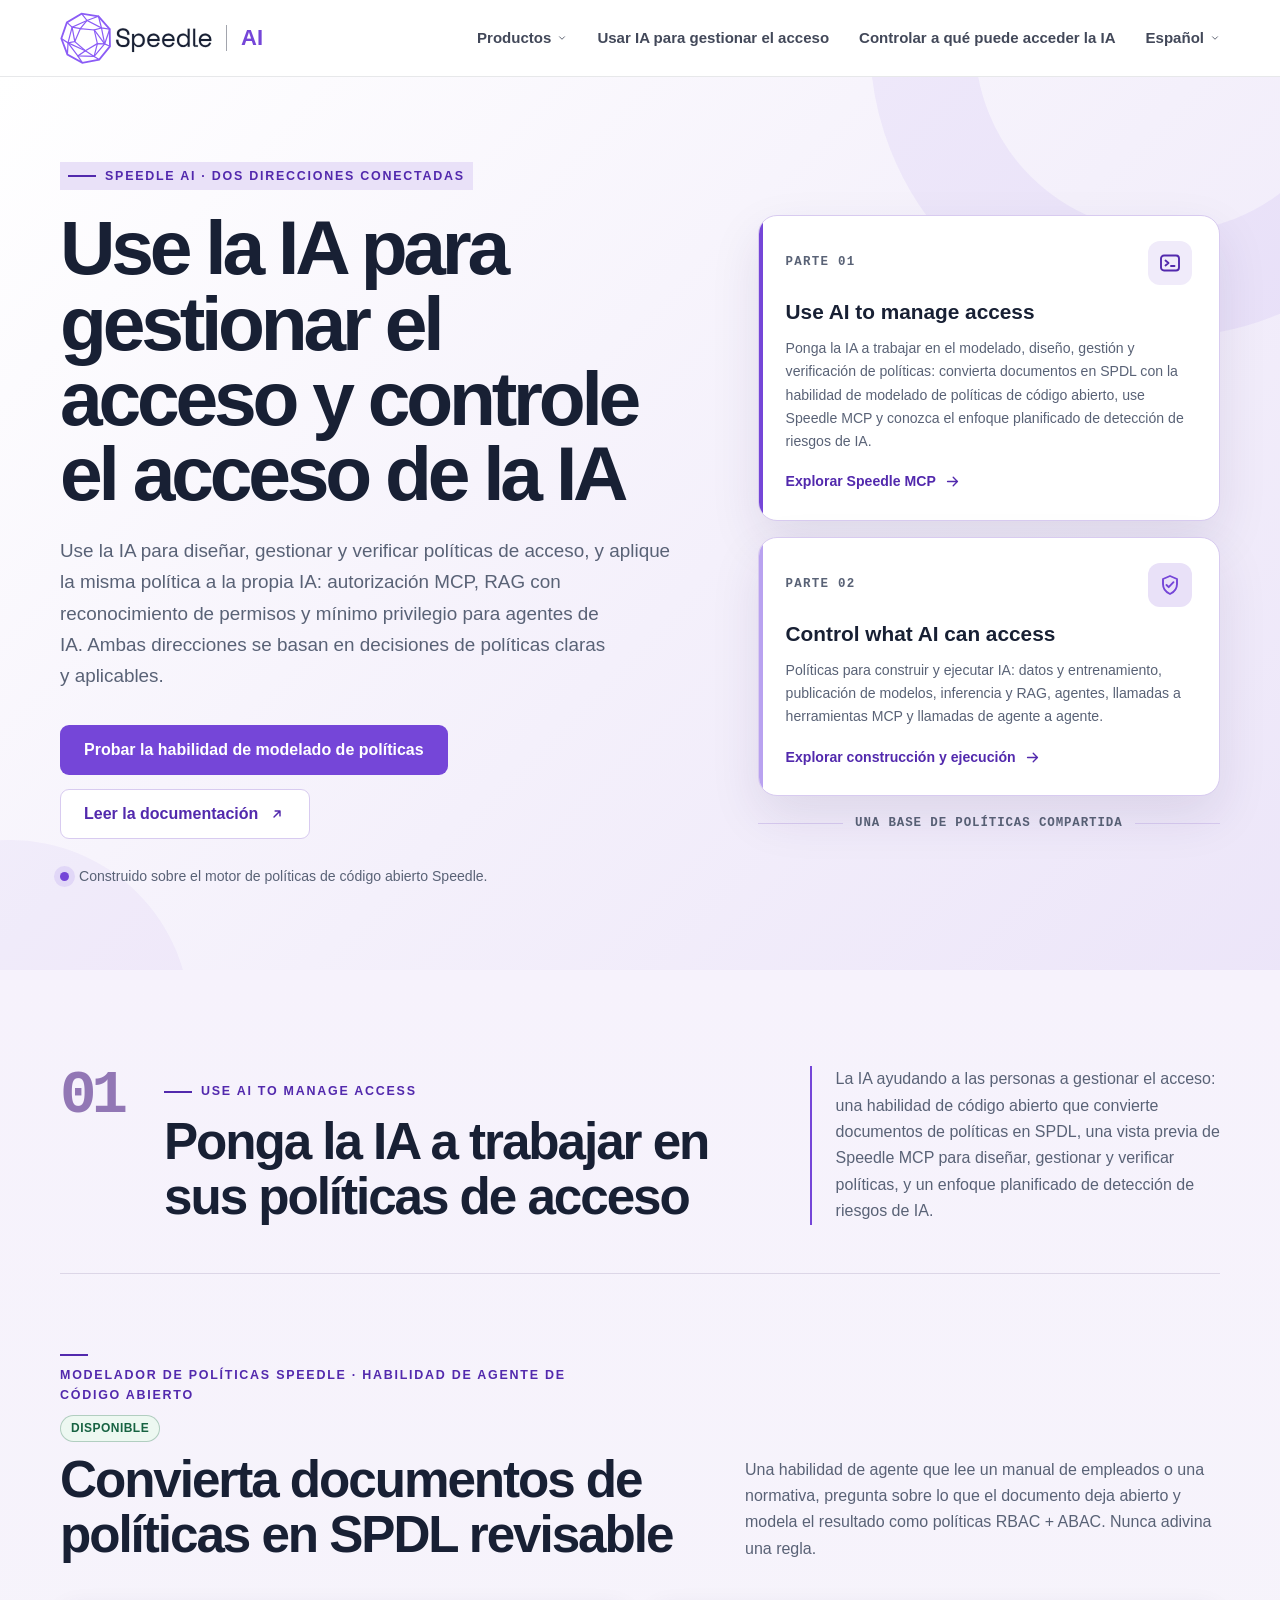
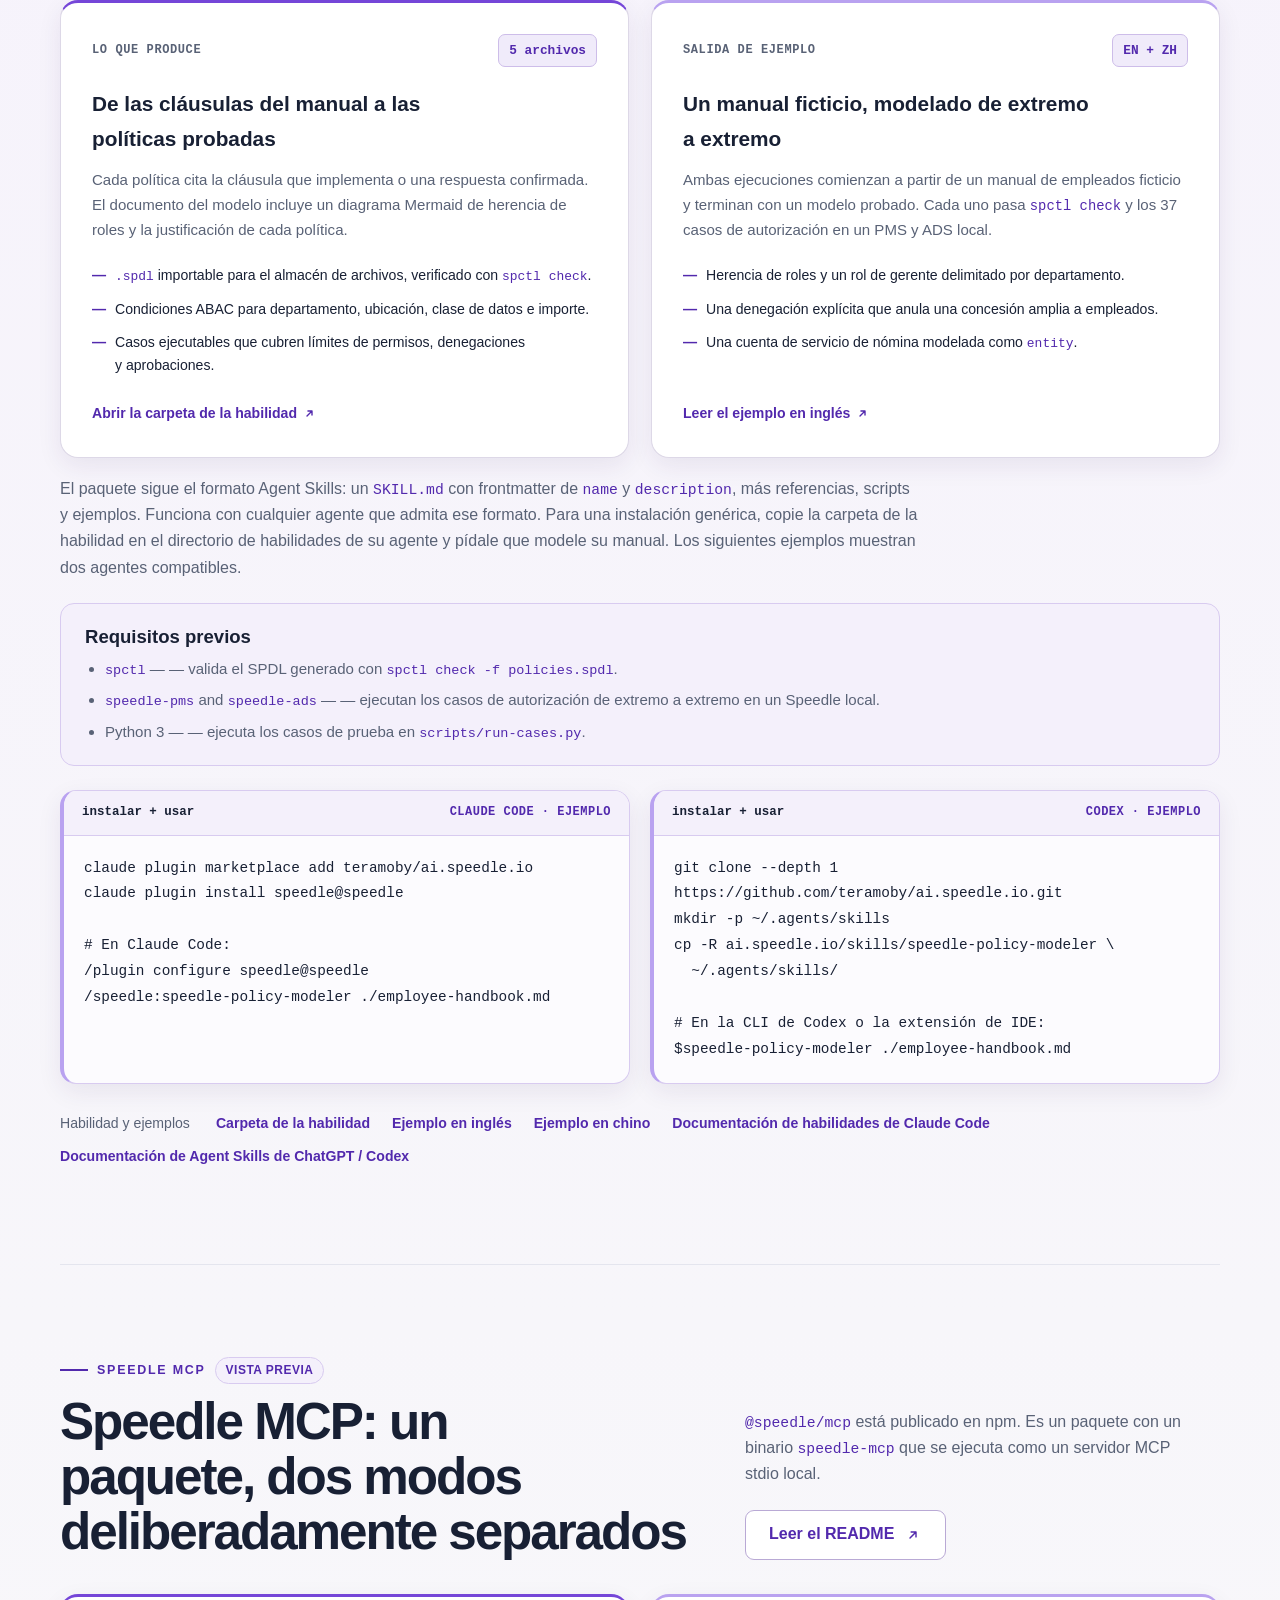
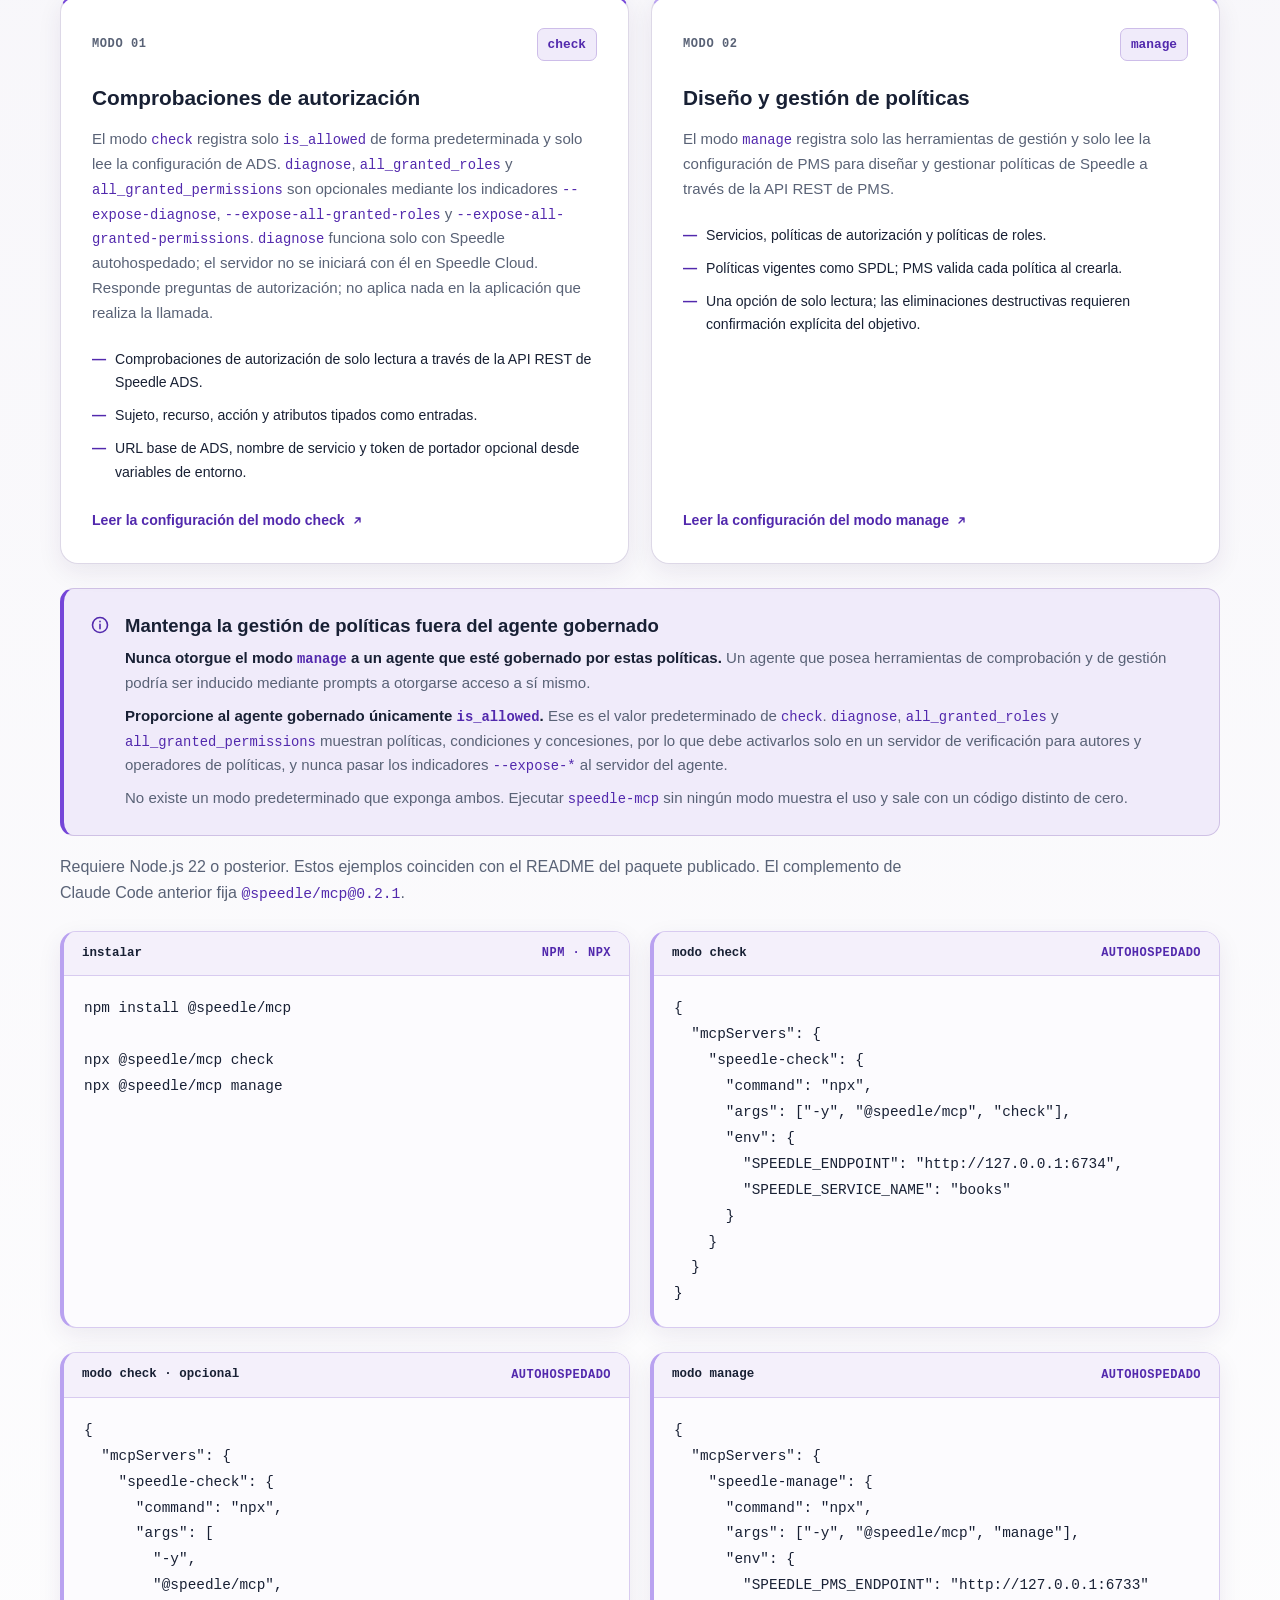
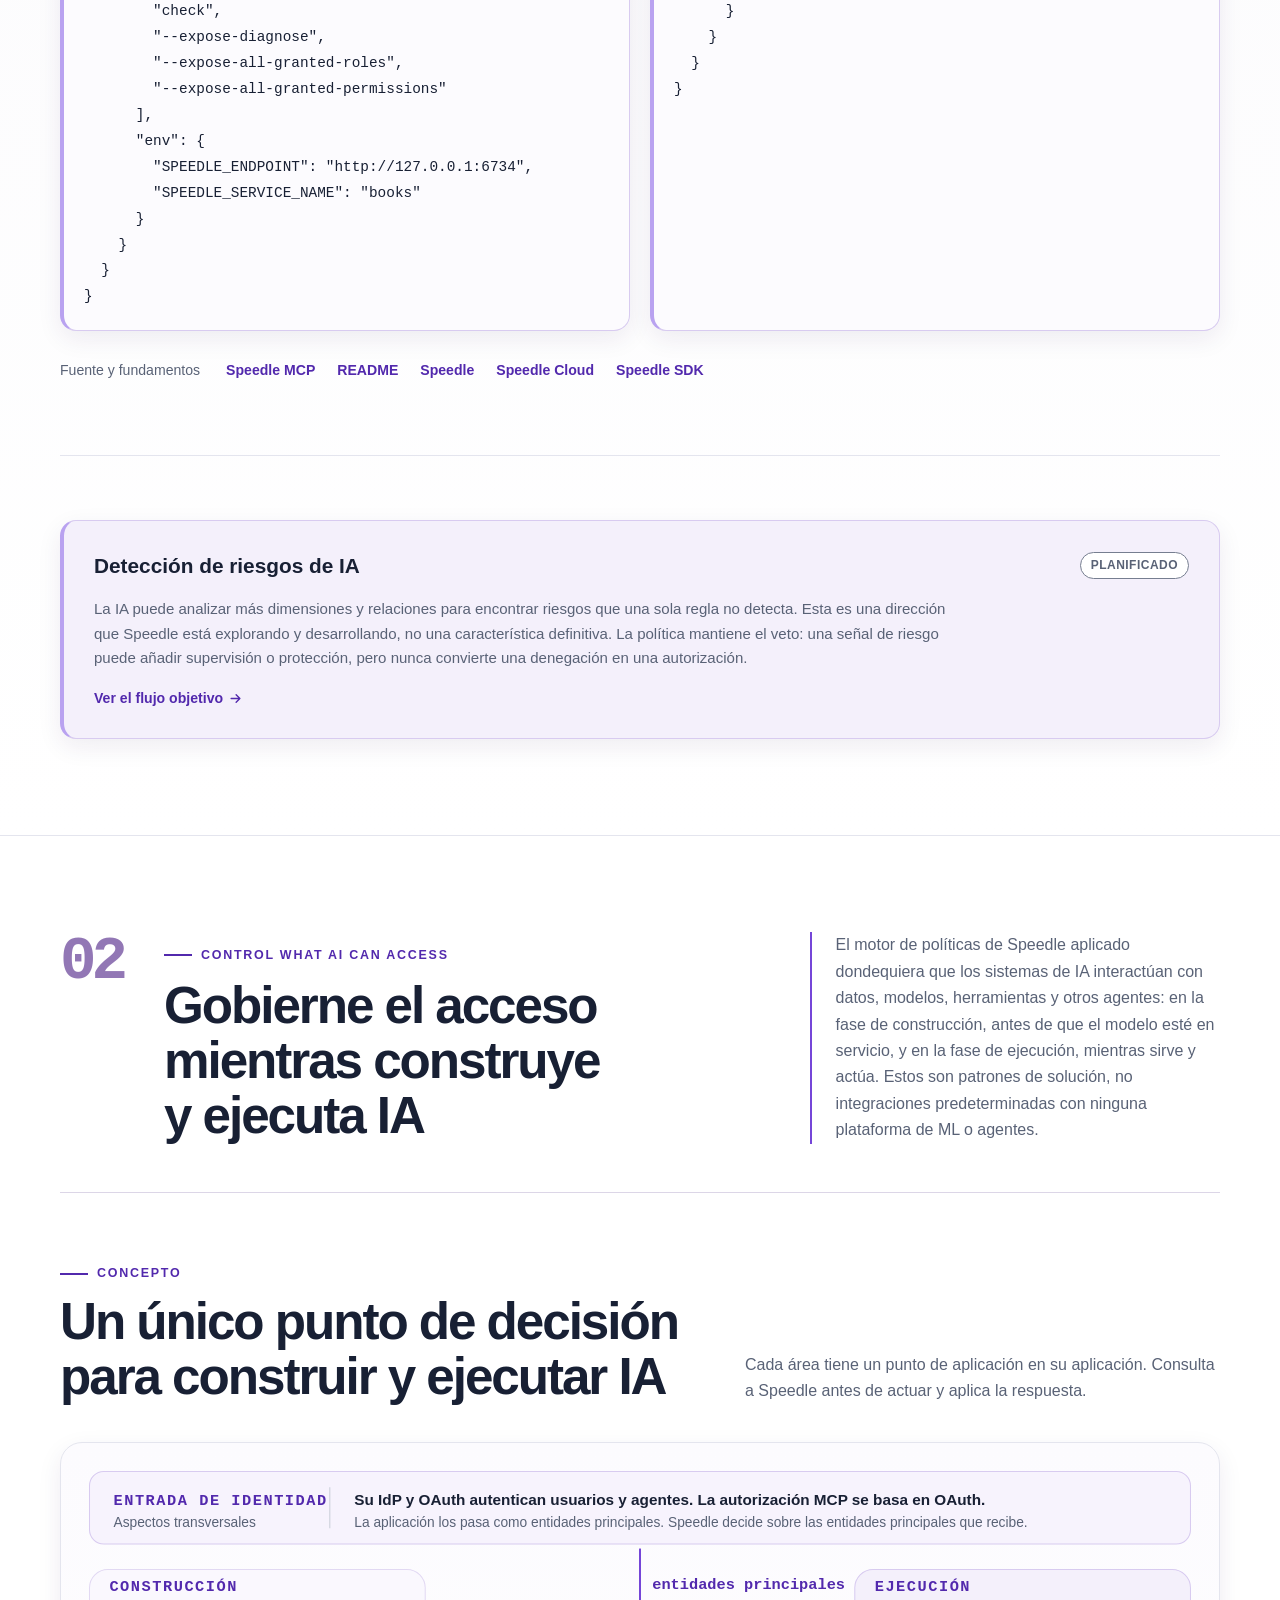
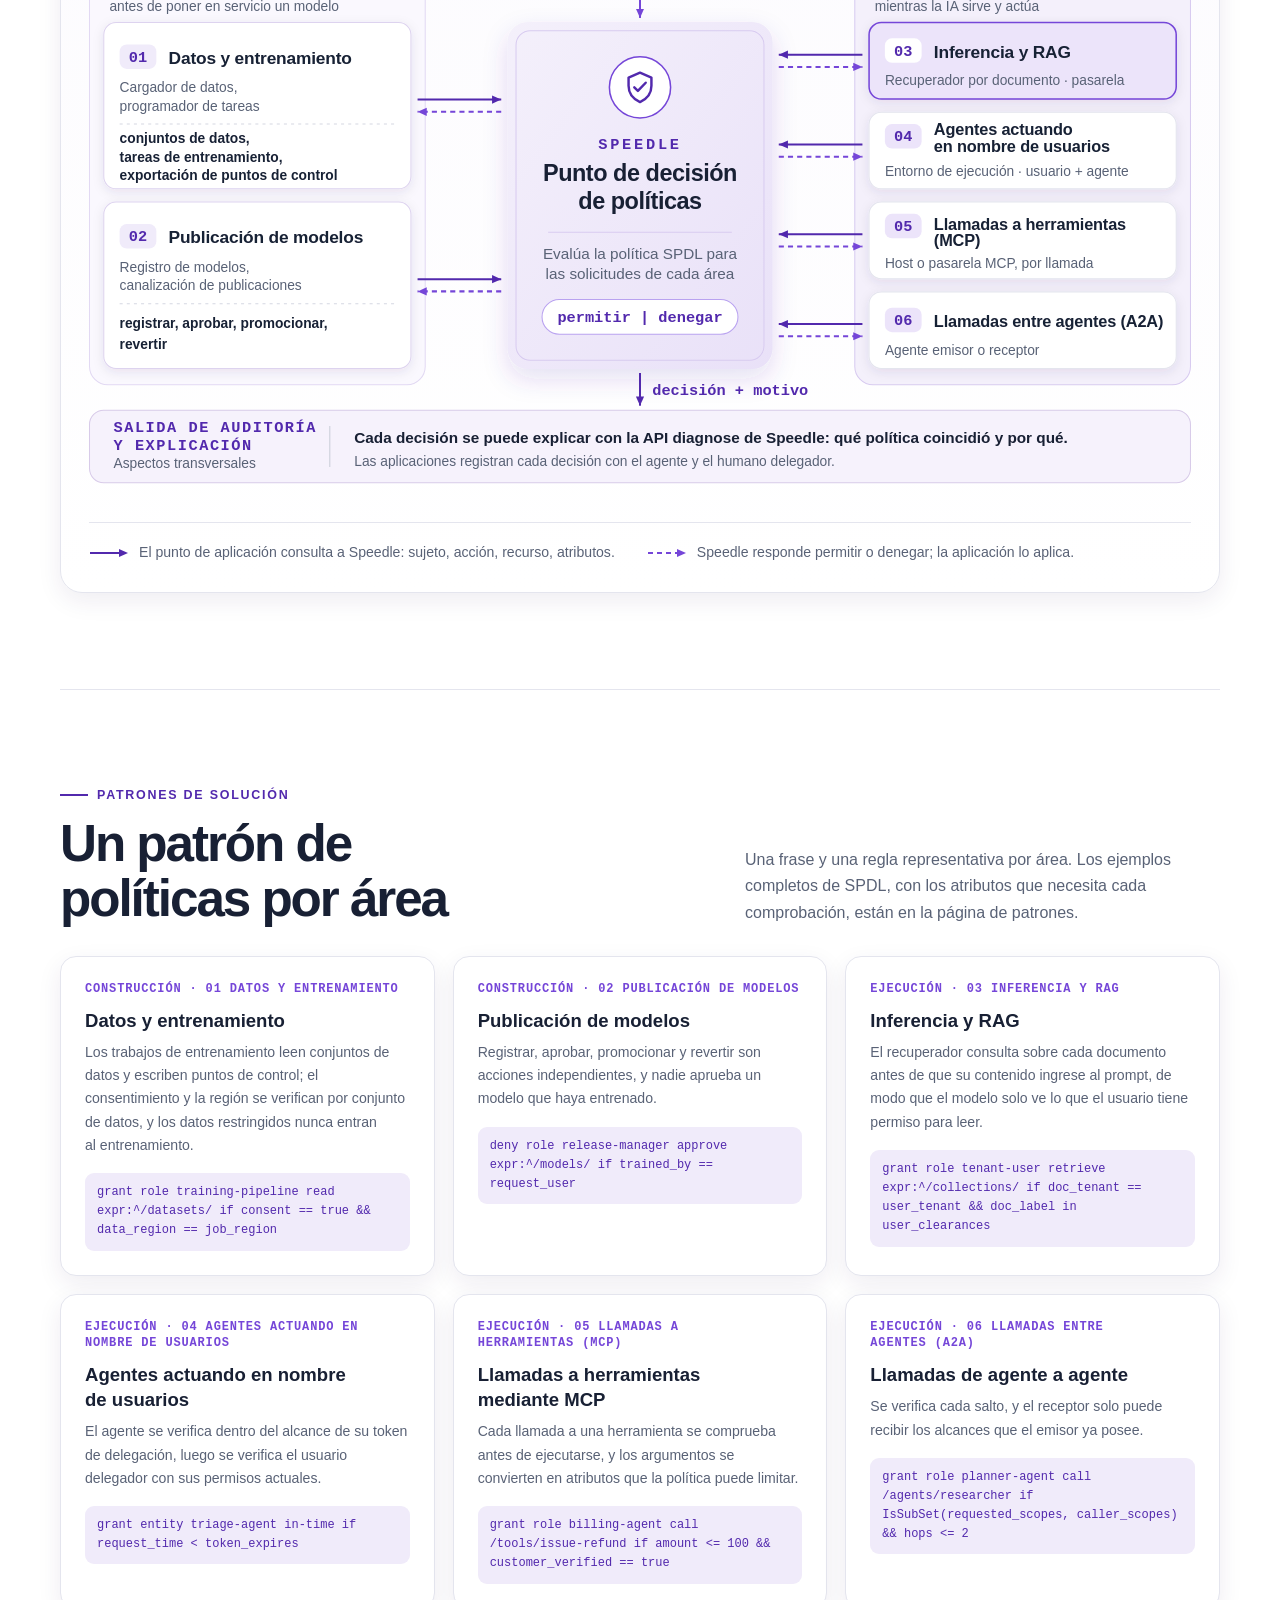
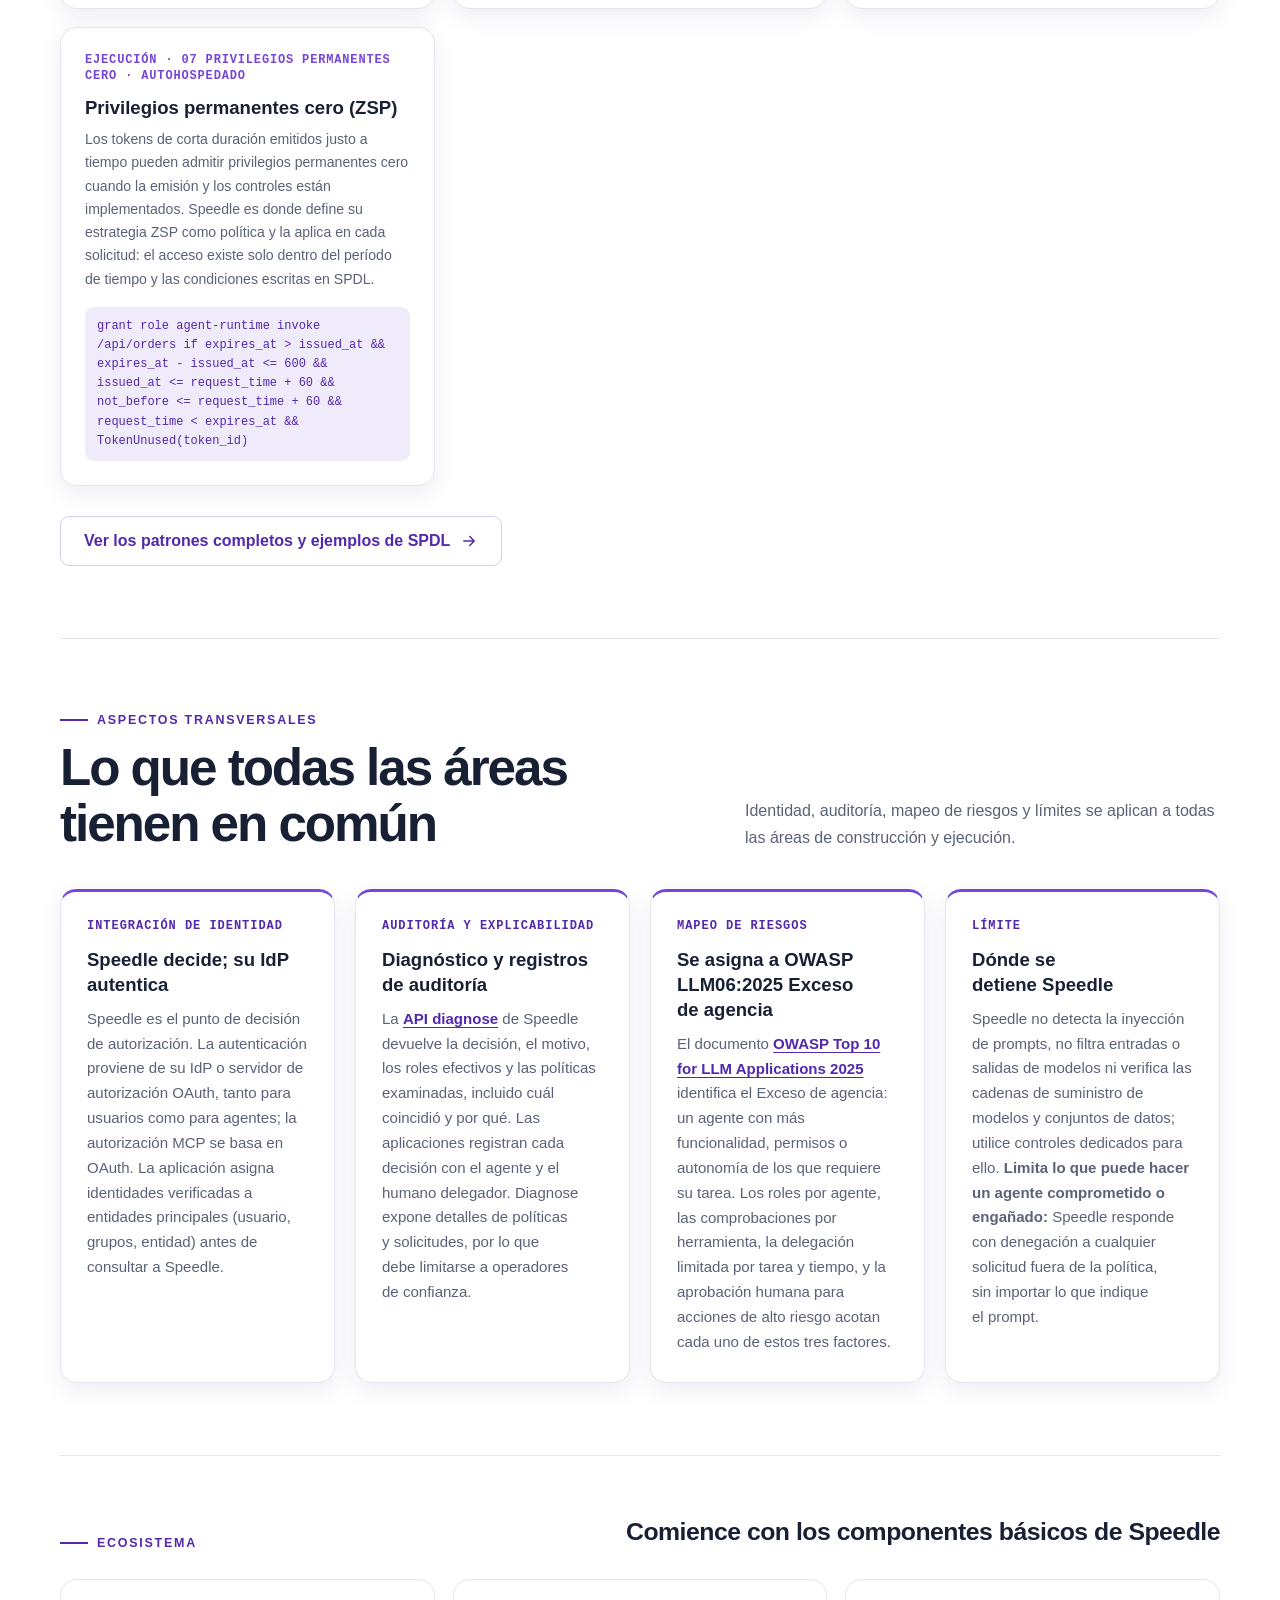
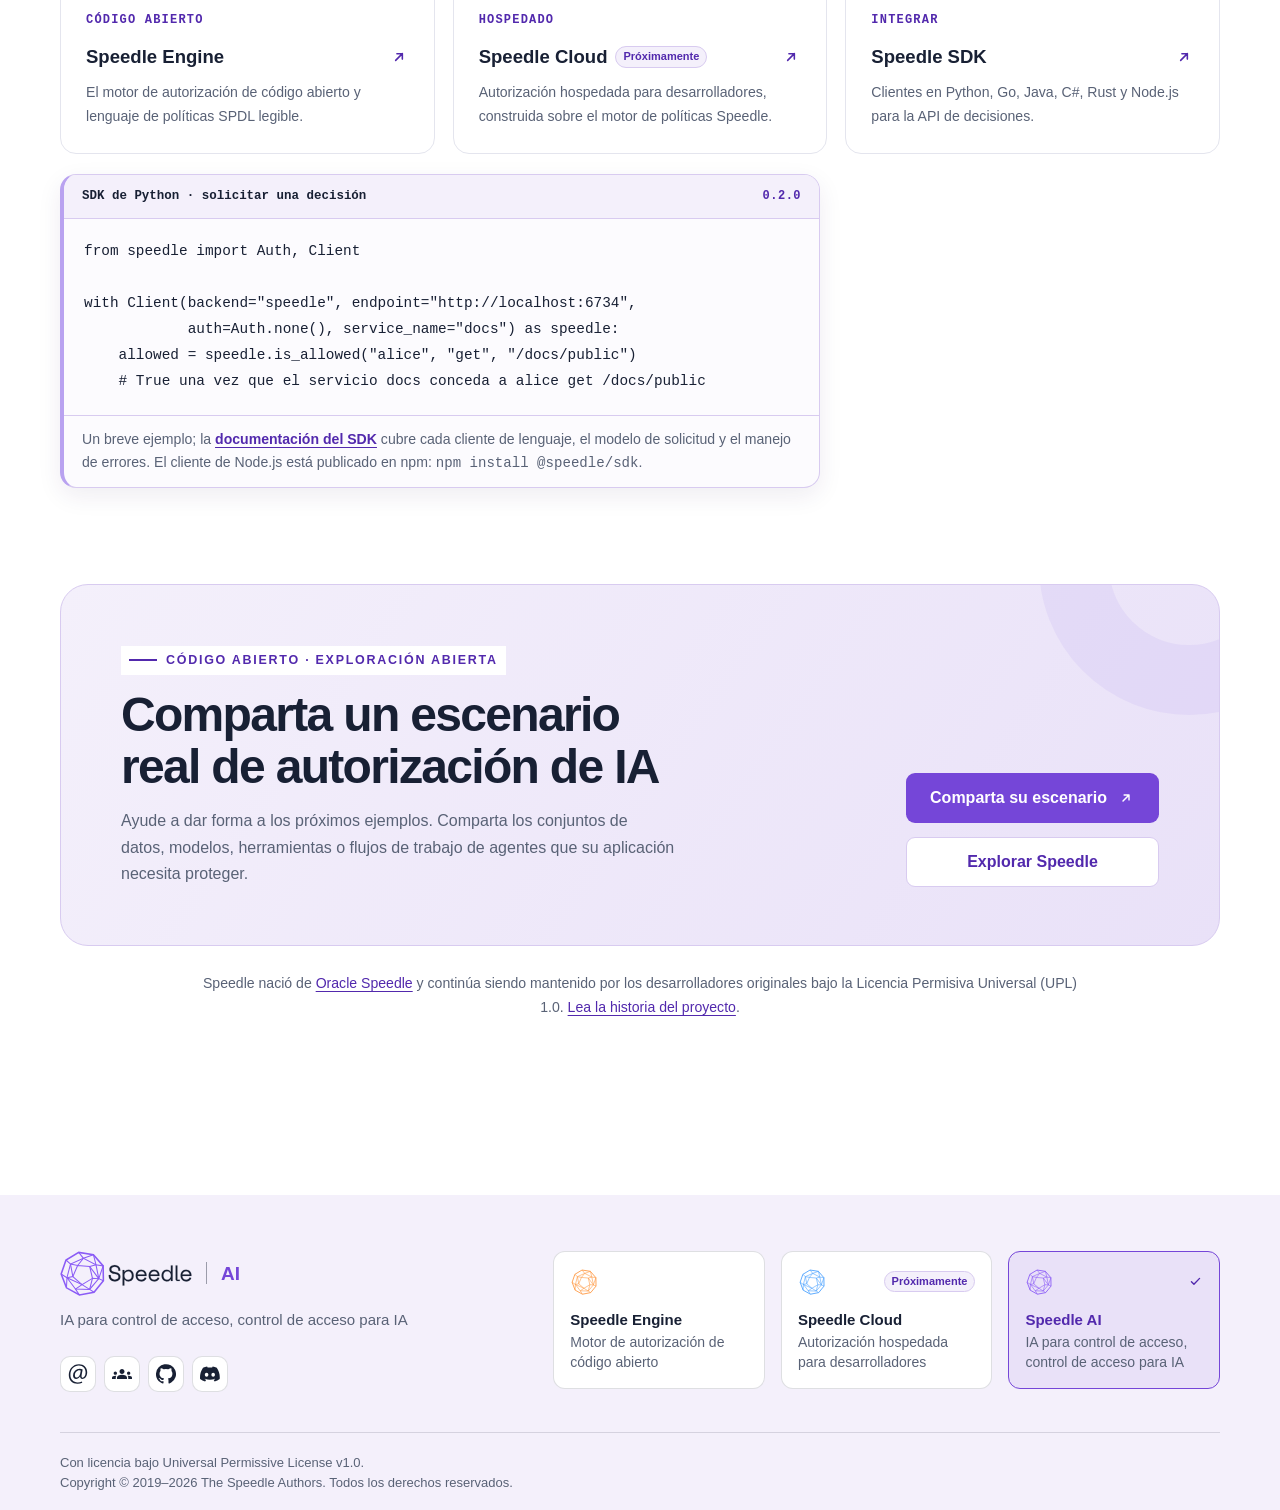
==== es/index.html @ fb983f83 "fix(i18n): keep diagram text inside its boxes in every language Signed-off-by: William Cai <wcai@ter" ====
<!doctype html>
<html lang="es">
<head>
  <meta charset="utf-8">
  <meta name="viewport" content="width=device-width, initial-scale=1">
  <meta name="theme-color" content="#ffffff">
  <meta name="color-scheme" content="light">
  <title>Speedle AI — Control de acceso para agentes de IA</title>
  <meta name="description" content="Speedle AI: Autorización y control de acceso para IA: autorización MCP, RAG con permisos, llamadas A2A, privilegios permanentes cero y mínimo privilegio.">
  <meta name="robots" content="index, follow, max-image-preview:large">
  <link rel="canonical" href="https://ai.speedle.io/es/">
  <link rel="alternate" hreflang="en" href="https://ai.speedle.io/">
  <link rel="alternate" hreflang="zh-CN" href="https://ai.speedle.io/zh/">
  <link rel="alternate" hreflang="x-default" href="https://ai.speedle.io/">
  <meta property="og:type" content="website">
  <meta property="og:locale" content="es_ES">
  <meta property="og:site_name" content="Speedle AI">
  <meta property="og:title" content="Speedle AI — Control de acceso para agentes de IA">
  <meta property="og:description" content="Speedle AI: Autorización y control de acceso para IA: autorización MCP, RAG con permisos, llamadas A2A, privilegios permanentes cero y mínimo privilegio.">
  <meta property="og:url" content="https://ai.speedle.io/es/">
  <meta property="og:image" content="https://ai.speedle.io/assets/og-image.png">
  <meta property="og:image:type" content="image/png">
  <meta property="og:image:width" content="1200">
  <meta property="og:image:height" content="630">
  <meta property="og:image:alt" content="Speedle AI: Autorización y control de acceso para agentes de IA, con la esfera de Speedle">
  <meta name="twitter:card" content="summary_large_image">
  <meta name="twitter:title" content="Speedle AI — Control de acceso para agentes de IA">
  <meta name="twitter:description" content="Speedle AI: Autorización y control de acceso para IA: autorización MCP, RAG con permisos, llamadas A2A, privilegios permanentes cero y mínimo privilegio.">
  <meta name="twitter:image" content="https://ai.speedle.io/assets/og-image.png">
  <meta name="twitter:image:alt" content="Speedle AI: Autorización y control de acceso para agentes de IA, con la esfera de Speedle">
  <link rel="icon" href="/favicon.svg" type="image/svg+xml">
  <link rel="icon" href="/favicon.ico" sizes="any">
  <link rel="apple-touch-icon" href="/apple-touch-icon.png">
  <link rel="stylesheet" href="/styles.css">
  <script src="/app.js" defer></script>
  <script type="application/ld+json">
  {
    "@context": "https://schema.org",
    "@type": "Organization",
    "@id": "https://engine.speedle.io/#organization",
    "name": "Speedle",
    "url": "https://engine.speedle.io/",
    "logo": "https://ai.speedle.io/apple-touch-icon.png",
    "sameAs": [
      "https://github.com/teramoby/speedle-plus",
      "https://engine.speedle.io/",
      "https://cloud.speedle.io/",
      "https://ai.speedle.io/"
    ]
  }
  </script>
  <script type="application/ld+json">
  {
    "@context": "https://schema.org",
    "@type": "WebSite",
    "@id": "https://ai.speedle.io/es/#website",
    "url": "https://ai.speedle.io/es/",
    "name": "Speedle AI",
    "inLanguage": "es",
    "publisher": {
      "@id": "https://engine.speedle.io/#organization"
    }
  }
  </script>
  <script type="application/ld+json">
  {
    "@context": "https://schema.org",
    "@type": "SoftwareApplication",
    "@id": "https://ai.speedle.io/es/#software",
    "name": "Speedle AI",
    "url": "https://ai.speedle.io/es/",
    "inLanguage": "es",
    "description": "Speedle AI aplica el motor de políticas de código abierto Speedle a la gestión de acceso a la IA: autorización para agentes de IA, autorización MCP, RAG con reconocimiento de permisos, privilegios permanentes cero (ZSP) y llamadas entre agentes (A2A).",
    "applicationCategory": "SecurityApplication",
    "isAccessibleForFree": true,
    "license": "https://opensource.org/license/upl",
    "codeRepository": "https://github.com/teramoby/speedle-plus",
    "publisher": {
      "@id": "https://engine.speedle.io/#organization"
    }
  }
  </script>
</head>
<body>
<svg class="sprite" aria-hidden="true" focusable="false">
    <symbol id="i-arrow" viewBox="0 0 24 24"><path d="M5 12h14M13 6l6 6-6 6"/></symbol>
    <symbol id="i-external" viewBox="0 0 24 24"><path d="M8 16 16 8M9.5 8H16v6.5"/></symbol>
    <symbol id="i-terminal" viewBox="0 0 24 24"><rect x="3" y="4.5" width="18" height="15" rx="3"/><path d="m7.5 9.5 3 2.5-3 2.5M13 15h3.5"/></symbol>
    <symbol id="i-info" viewBox="0 0 24 24"><circle cx="12" cy="12" r="9"/><path d="M12 11v5.5M12 7.5v.5"/></symbol>
    <symbol id="i-check" viewBox="0 0 24 24"><path d="m5.5 12.5 4 4 9-9.5"/></symbol>
    <symbol id="i-cross" viewBox="0 0 24 24"><path d="m7 7 10 10M17 7 7 17"/></symbol>
    <symbol id="i-shield" viewBox="0 0 24 24"><path d="m12 3 7 3v5c0 4.6-2.8 8.1-7 10-4.2-1.9-7-5.4-7-10V6l7-3Z"/><path d="m8.5 12 2.2 2.2 4.8-5"/></symbol>
    <symbol id="i-signals" viewBox="0 0 24 24"><circle cx="12" cy="12" r="2.5"/><circle cx="5" cy="5" r="1.7"/><circle cx="19" cy="5" r="1.7"/><circle cx="5" cy="19" r="1.7"/><circle cx="19" cy="19" r="1.7"/><path d="m6.3 6.3 3.9 3.9m3.6 0 3.9-3.9m-11.4 11.4 3.9-3.9m3.6 0 3.9 3.9"/></symbol>
    <symbol id="i-speedle-sphere" viewBox="22 22 114 114"><g fill="none" stroke="currentColor" stroke-linejoin="miter" stroke-miterlimit="3" stroke-linecap="butt"><polygon stroke-width="3.6" points="41.83 47.82 30.67 80.15 42.9 112.09 72.8 128.69 106.38 122.19 127.93 95.63 127.36 61.43 104.94 35.6 71.16 30.23"/><g stroke-width="2.4"><polygon points="81.97 43.92 52.19 57.23 44.03 88.8 63.62 114.87 96.22 115.81 117.28 90.9 110.94 58.91"/><polygon points="68.57 60.42 57.6 86.19 78.73 104.59 102.75 90.18 96.47 62.88"/><path d="M41.83 47.82L52.19 57.23 68.57 60.42 81.97 43.92 71.16 30.23 M30.67 80.15L44.03 88.8 42.9 112.09 M52.19 57.23L57.6 86.19 44.03 88.8 78.73 104.59 63.62 114.87 72.8 128.69 M78.73 104.59L96.22 115.81 106.38 122.19 M96.22 115.81L102.75 90.18 117.28 90.9 127.93 95.63 M117.28 90.9L127.36 61.43 110.94 58.91 104.94 35.6 81.97 43.92 M110.94 58.91L96.47 62.88 117.28 90.9"/></g></g></symbol>
  </svg>

  <a class="skip-link" href="#main">Skip to content</a>

<header class="site-header">
    <div class="wrap nav">
      <a class="brand" href="/es/" aria-label="Inicio de Speedle AI">
        <img src="/assets/speedle-mark-ai.svg" width="152" height="52" alt="Speedle">
        <span class="brand-divider" aria-hidden="true"></span>
        <span class="brand-product">AI</span>
      </a>
      <button class="menu" type="button" aria-expanded="false" aria-controls="site-nav" aria-label="Abrir navegación">☰</button>
      <nav id="site-nav" class="nav-links" aria-label="Navegación principal">
        <div class="products">
          <button class="products-toggle" type="button" aria-haspopup="true" aria-expanded="false" aria-controls="products-menu">Productos<svg class="products-chevron" viewBox="0 0 24 24" aria-hidden="true"><path d="m6 9 6 6 6-6"/></svg></button>
          <div class="products-panel" id="products-menu" role="menu" aria-label="Productos Speedle">
            <span class="products-heading" aria-hidden="true">Productos</span>
            <a class="product-row" href="https://engine.speedle.io/" role="menuitem">
              <svg class="product-sphere product-engine" aria-hidden="true"><use href="#i-speedle-sphere"/></svg>
              <span class="product-copy"><span class="product-name">Speedle Engine</span><span class="product-description">Motor de autorización de código abierto</span></span>
            </a>
            <a class="product-row" href="https://cloud.speedle.io/" role="menuitem">
              <svg class="product-sphere product-cloud" aria-hidden="true"><use href="#i-speedle-sphere"/></svg>
              <span class="product-copy"><span class="product-name">Speedle Cloud<span class="coming-soon">Próximamente</span></span><span class="product-description">Autorización hospedada para desarrolladores</span></span>
            </a>
            <a class="product-row" href="https://ai.speedle.io/es/" role="menuitem" aria-current="page">
              <svg class="product-sphere product-ai" aria-hidden="true"><use href="#i-speedle-sphere"/></svg>
              <span class="product-copy"><span class="product-name">Speedle AI</span><span class="product-description">IA para control de acceso, control de acceso para IA</span></span>
              <svg class="product-check icon icon-sm" aria-hidden="true"><use href="#i-check"/></svg>
            </a>
          </div>
        </div>
        <a href="#ai-for-access">Usar IA para gestionar el acceso</a>
        <a href="#access-for-ai">Controlar a qué puede acceder la IA</a>
        <div class="languages">
          <button class="languages-button" type="button" aria-haspopup="true" aria-expanded="false" aria-controls="languages-panel">Español<svg class="languages-chevron" viewBox="0 0 24 24" aria-hidden="true"><path d="m6 9 6 6 6-6"/></svg></button>
          <span class="languages-heading" aria-hidden="true">Idioma</span>
          <div class="languages-panel" id="languages-panel" role="group" aria-label="Idioma">
            <a class="language-row" href="/" lang="en" hreflang="en">English</a>
            <a class="language-row" href="/ja/" lang="ja" hreflang="ja">日本語</a>
            <a class="language-row" href="/ko/" lang="ko" hreflang="ko">한국어</a>
            <a class="language-row" href="/es/" lang="es" hreflang="es" aria-current="page">Español</a>
            <a class="language-row" href="/zh/" lang="zh-CN" hreflang="zh-CN">中文</a>
          </div>
        </div>
      </nav>
    </div>
  </header>

<main id="main">
    <section id="top" class="hero" aria-labelledby="hero-title">
      <div class="wrap hero-grid">
        <div class="hero-copy">
          <p class="eyebrow">Speedle AI · Dos direcciones conectadas</p>
          <h1 id="hero-title">Use la IA para gestionar el acceso y controle el acceso de la IA</h1>
          <p class="hero-lead">Use la IA para diseñar, gestionar y verificar políticas de acceso, y aplique la misma política a la propia IA: autorización MCP, RAG con reconocimiento de permisos y mínimo privilegio para agentes de IA. Ambas direcciones se basan en decisiones de políticas claras y aplicables.</p>
          <div class="actions"><a class="button button-primary" href="#policy-modeler">Probar la habilidad de modelado de políticas</a><a class="button button-secondary" href="https://engine.speedle.io/docs/">Leer la documentación<svg class="icon" aria-hidden="true"><use href="#i-external"/></svg></a></div>
          <p class="hero-note"><span aria-hidden="true"></span>Construido sobre el motor de políticas de código abierto Speedle.</p>
        </div>
        <div class="hero-paths" aria-label="Explorar las dos partes de Speedle para IA">
          <a class="path-card" href="#ai-for-access">
            <div class="path-top"><span class="path-index">PARTE 01</span><span class="path-icon" aria-hidden="true"><svg class="icon"><use href="#i-terminal"/></svg></span></div>
            <h2>Use AI to manage access</h2>
            <p>Ponga la IA a trabajar en el modelado, diseño, gestión y verificación de políticas: convierta documentos en SPDL con la habilidad de modelado de políticas de código abierto, use Speedle MCP y conozca el enfoque planificado de detección de riesgos de IA.</p>
            <span class="path-link">Explorar Speedle MCP<svg class="icon" aria-hidden="true"><use href="#i-arrow"/></svg></span>
          </a>
          <a class="path-card" href="#access-for-ai">
            <div class="path-top"><span class="path-index">PARTE 02</span><span class="path-icon" aria-hidden="true"><svg class="icon"><use href="#i-shield"/></svg></span></div>
            <h2>Control what AI can access</h2>
            <p>Políticas para construir y ejecutar IA: datos y entrenamiento, publicación de modelos, inferencia y RAG, agentes, llamadas a herramientas MCP y llamadas de agente a agente.</p>
            <span class="path-link">Explorar construcción y ejecución<svg class="icon" aria-hidden="true"><use href="#i-arrow"/></svg></span>
          </a>
          <p class="hero-foundation"><span></span>Una base de políticas compartida<span></span></p>
        </div>
      </div>
    </section>

    <section id="ai-for-access" class="section part part-one" aria-labelledby="ai-for-access-title">
      <div class="wrap">
        <header class="part-header">
          <span class="part-number" aria-hidden="true">01</span>
          <div class="part-heading"><p class="eyebrow">Use AI to manage access</p><h2 id="ai-for-access-title">Ponga la IA a trabajar en sus políticas de acceso</h2></div>
          <p class="part-summary">La IA ayudando a las personas a gestionar el acceso: una habilidad de código abierto que convierte documentos de políticas en SPDL, una vista previa de Speedle MCP para diseñar, gestionar y verificar políticas, y un enfoque planificado de detección de riesgos de IA.</p>
        </header>

        <div id="policy-modeler" class="policy-modeler">
          <div class="section-head">
            <div><p class="eyebrow">Modelador de políticas Speedle · Habilidad de agente de código abierto<span class="status-badge status-available">Disponible</span></p><h3 id="policy-modeler-title">Convierta documentos de políticas en SPDL revisable</h3></div>
            <p>Una habilidad de agente que lee un manual de empleados o una normativa, pregunta sobre lo que el documento deja abierto y modela el resultado como políticas RBAC + ABAC. Nunca adivina una regla.</p>
          </div>

          <div class="mode-grid">
            <article class="mode-card">
              <div class="mode-top"><span class="mode-label">Lo que produce</span><code>5 archivos</code></div>
              <h4>De las cláusulas del manual a las políticas probadas</h4>
              <p>Cada política cita la cláusula que implementa o una respuesta confirmada. El documento del modelo incluye un diagrama Mermaid de herencia de roles y la justificación de cada política.</p>
              <ul class="mode-list">
                <li><span><code>.spdl</code> importable para el almacén de archivos, verificado con <code>spctl check</code>.</span></li>
                <li><span>Condiciones ABAC para departamento, ubicación, clase de datos e importe.</span></li>
                <li><span>Casos ejecutables que cubren límites de permisos, denegaciones y aprobaciones.</span></li>
              </ul>
              <a class="mode-link" href="https://github.com/teramoby/ai.speedle.io/tree/main/skills/speedle-policy-modeler">Abrir la carpeta de la habilidad<svg class="icon icon-sm" aria-hidden="true"><use href="#i-external"/></svg></a>
            </article>
            <article class="mode-card">
              <div class="mode-top"><span class="mode-label">Salida de ejemplo</span><code>EN + ZH</code></div>
              <h4>Un manual ficticio, modelado de extremo a extremo</h4>
              <p>Ambas ejecuciones comienzan a partir de un manual de empleados ficticio y terminan con un modelo probado. Cada uno pasa <code>spctl check</code> y los 37 casos de autorización en un PMS y ADS local.</p>
              <ul class="mode-list">
                <li><span>Herencia de roles y un rol de gerente delimitado por departamento.</span></li>
                <li><span>Una denegación explícita que anula una concesión amplia a empleados.</span></li>
                <li><span>Una cuenta de servicio de nómina modelada como <code>entity</code>.</span></li>
              </ul>
              <a class="mode-link" href="https://github.com/teramoby/ai.speedle.io/blob/main/skills/speedle-policy-modeler/examples/en/model.md">Leer el ejemplo en inglés<svg class="icon icon-sm" aria-hidden="true"><use href="#i-external"/></svg></a>
            </article>
          </div>

          <p class="launch-note">El paquete sigue el formato Agent Skills: un <code>SKILL.md</code> con frontmatter de <code>name</code> y <code>description</code>, más referencias, scripts y ejemplos. Funciona con cualquier agente que admita ese formato. Para una instalación genérica, copie la carpeta de la habilidad en el directorio de habilidades de su agente y pídale que modele su manual. Los siguientes ejemplos muestran dos agentes compatibles.</p>

          <div class="prerequisites">
            <h4>Requisitos previos</h4>
            <ul>
              <li><code>spctl</code> — — valida el SPDL generado con <code>spctl check -f policies.spdl</code>.</li>
              <li><code>speedle-pms</code> and <code>speedle-ads</code> — — ejecutan los casos de autorización de extremo a extremo en un Speedle local.</li>
              <li>Python 3 — — ejecuta los casos de prueba en <code>scripts/run-cases.py</code>.</li>
            </ul>
          </div>

          <div class="config-grid">
            <figure class="config-card">
              <figcaption><span>instalar + usar</span><span>Claude Code · ejemplo</span></figcaption>
              <pre tabindex="0" aria-label="Instalar y usar el complemento de Speedle con Claude Code"><code>claude plugin marketplace add teramoby/ai.speedle.io
claude plugin install speedle@speedle

# En Claude Code:
/plugin configure speedle@speedle
/speedle:speedle-policy-modeler ./employee-handbook.md</code></pre>
            </figure>
            <figure class="config-card">
              <figcaption><span>instalar + usar</span><span>Codex · ejemplo</span></figcaption>
              <pre tabindex="0" aria-label="Instalar y usar la habilidad de modelado de políticas Speedle con Codex"><code>git clone --depth 1 https://github.com/teramoby/ai.speedle.io.git
mkdir -p ~/.agents/skills
cp -R ai.speedle.io/skills/speedle-policy-modeler \
  ~/.agents/skills/

# En la CLI de Codex o la extensión de IDE:
$speedle-policy-modeler ./employee-handbook.md</code></pre>
            </figure>
          </div>

          <div class="mcp-resources"><span>Habilidad y ejemplos</span><a href="https://github.com/teramoby/ai.speedle.io/tree/main/skills/speedle-policy-modeler">Carpeta de la habilidad</a><a href="https://github.com/teramoby/ai.speedle.io/blob/main/skills/speedle-policy-modeler/examples/en/model.md">Ejemplo en inglés</a><a href="https://github.com/teramoby/ai.speedle.io/blob/main/skills/speedle-policy-modeler/examples/zh/model.md">Ejemplo en chino</a><a href="https://code.claude.com/docs/en/skills">Documentación de habilidades de Claude Code</a><a href="https://learn.chatgpt.com/docs/build-skills">Documentación de Agent Skills de ChatGPT / Codex</a></div>
        </div>

        <div id="mcp" class="subsection mcp">
          <div class="section-head mcp-intro">
            <div><p class="eyebrow">Speedle MCP<span class="status-badge status-preview">Vista previa</span></p><h3 id="mcp-title">Speedle MCP: un paquete, dos modos deliberadamente separados</h3></div>
            <div class="mcp-lead">
              <p><code>@speedle/mcp</code> está publicado en npm. Es un paquete con un binario <code>speedle-mcp</code> que se ejecuta como un servidor MCP stdio local.</p>
              <a class="button button-outline" href="https://github.com/teramoby/speedle-mcp/blob/main/README.md">Leer el README<svg class="icon" aria-hidden="true"><use href="#i-external"/></svg></a>
            </div>
          </div>

          <div class="mode-grid">
            <article class="mode-card">
              <div class="mode-top"><span class="mode-label">Modo 01</span><code>check</code></div>
              <h4>Comprobaciones de autorización</h4>
              <p>El modo <code>check</code> registra solo <code>is_allowed</code> de forma predeterminada y solo lee la configuración de ADS. <code>diagnose</code>, <code>all_granted_roles</code> y <code>all_granted_permissions</code> son opcionales mediante los indicadores <code>--expose-diagnose</code>, <code>--expose-all-granted-roles</code> y <code>--expose-all-granted-permissions</code>. <code>diagnose</code> funciona solo con Speedle autohospedado; el servidor no se iniciará con él en Speedle Cloud. Responde preguntas de autorización; no aplica nada en la aplicación que realiza la llamada.</p>
              <ul class="mode-list">
                <li>Comprobaciones de autorización de solo lectura a través de la API REST de Speedle ADS.</li>
                <li>Sujeto, recurso, acción y atributos tipados como entradas.</li>
                <li>URL base de ADS, nombre de servicio y token de portador opcional desde variables de entorno.</li>
              </ul>
              <a class="mode-link" href="https://github.com/teramoby/speedle-mcp/blob/main/README.md#check-mode--self-hosted-speedle-loopback-or-internal-ads">Leer la configuración del modo check<svg class="icon icon-sm" aria-hidden="true"><use href="#i-external"/></svg></a>
            </article>
            <article class="mode-card">
              <div class="mode-top"><span class="mode-label">Modo 02</span><code>manage</code></div>
              <h4>Diseño y gestión de políticas</h4>
              <p>El modo <code>manage</code> registra solo las herramientas de gestión y solo lee la configuración de PMS para diseñar y gestionar políticas de Speedle a través de la API REST de PMS.</p>
              <ul class="mode-list">
                <li>Servicios, políticas de autorización y políticas de roles.</li>
                <li>Políticas vigentes como SPDL; PMS valida cada política al crearla.</li>
                <li>Una opción de solo lectura; las eliminaciones destructivas requieren confirmación explícita del objetivo.</li>
              </ul>
              <a class="mode-link" href="https://github.com/teramoby/speedle-mcp/blob/main/README.md#manage-mode--self-hosted-speedle-policy-management-pms">Leer la configuración del modo manage<svg class="icon icon-sm" aria-hidden="true"><use href="#i-external"/></svg></a>
            </article>
          </div>

          <aside class="mcp-security" aria-labelledby="mcp-security-title">
            <svg class="icon" aria-hidden="true"><use href="#i-info"/></svg>
            <div><h4 id="mcp-security-title">Mantenga la gestión de políticas fuera del agente gobernado</h4><p><strong>Nunca otorgue el modo <code>manage</code> a un agente que esté gobernado por estas políticas.</strong> Un agente que posea herramientas de comprobación y de gestión podría ser inducido mediante prompts a otorgarse acceso a sí mismo.</p><p><strong>Proporcione al agente gobernado únicamente <code>is_allowed</code>.</strong> Ese es el valor predeterminado de <code>check</code>. <code>diagnose</code>, <code>all_granted_roles</code> y <code>all_granted_permissions</code> muestran políticas, condiciones y concesiones, por lo que debe activarlos solo en un servidor de verificación para autores y operadores de políticas, y nunca pasar los indicadores <code>--expose-*</code> al servidor del agente.</p><p>No existe un modo predeterminado que exponga ambos. Ejecutar <code>speedle-mcp</code> sin ningún modo muestra el uso y sale con un código distinto de cero.</p></div>
          </aside>

          <p class="launch-note">Requiere Node.js 22 o posterior. Estos ejemplos coinciden con el README del paquete publicado. El complemento de Claude Code anterior fija <code>@speedle/mcp@0.2.1</code>.</p>

          <div class="config-grid">
            <figure class="config-card">
              <figcaption><span>instalar</span><span>npm · npx</span></figcaption>
              <pre tabindex="0" aria-label="Instalar @speedle/mcp o ejecutar el binario speedle-mcp"><code>npm install @speedle/mcp

npx @speedle/mcp check
npx @speedle/mcp manage</code></pre>
            </figure>
            <figure class="config-card">
              <figcaption><span>modo check</span><span>autohospedado</span></figcaption>
              <pre tabindex="0" aria-label="Configuración de cliente MCP para el modo check de Speedle MCP"><code>{
  "mcpServers": {
    "speedle-check": {
      "command": "npx",
      "args": ["-y", "@speedle/mcp", "check"],
      "env": {
        "SPEEDLE_ENDPOINT": "http://127.0.0.1:6734",
        "SPEEDLE_SERVICE_NAME": "books"
      }
    }
  }
}</code></pre>
            </figure>
          </div>

          <div class="config-grid">
            <figure class="config-card">
              <figcaption><span>modo check · opcional</span><span>autohospedado</span></figcaption>
              <pre tabindex="0" aria-label="Configuración de cliente MCP que habilita herramientas adicionales del modo check"><code>{
  "mcpServers": {
    "speedle-check": {
      "command": "npx",
      "args": [
        "-y",
        "@speedle/mcp",
        "check",
        "--expose-diagnose",
        "--expose-all-granted-roles",
        "--expose-all-granted-permissions"
      ],
      "env": {
        "SPEEDLE_ENDPOINT": "http://127.0.0.1:6734",
        "SPEEDLE_SERVICE_NAME": "books"
      }
    }
  }
}</code></pre>
            </figure>
            <figure class="config-card">
              <figcaption><span>modo manage</span><span>autohospedado</span></figcaption>
              <pre tabindex="0" aria-label="Configuración de cliente MCP para el modo manage de Speedle MCP"><code>{
  "mcpServers": {
    "speedle-manage": {
      "command": "npx",
      "args": ["-y", "@speedle/mcp", "manage"],
      "env": {
        "SPEEDLE_PMS_ENDPOINT": "http://127.0.0.1:6733"
      }
    }
  }
}</code></pre>
            </figure>
          </div>

          <div class="mcp-resources"><span>Fuente y fundamentos</span><a href="https://github.com/teramoby/speedle-mcp">Speedle MCP</a><a href="https://github.com/teramoby/speedle-mcp/blob/main/README.md">README</a><a href="https://github.com/teramoby/speedle-plus">Speedle</a><a href="https://cloud.speedle.io/">Speedle Cloud</a><a href="https://github.com/teramoby/speedle-sdk">Speedle SDK</a></div>
        </div>

        <div id="risk-detection" class="risk-detection">
          <article class="risk-card" aria-labelledby="risk-title">
            <div class="risk-card-top"><h3 id="risk-title">Detección de riesgos de IA</h3><span class="status-badge status-planned">Planificado</span></div>
            <p>La IA puede analizar más dimensiones y relaciones para encontrar riesgos que una sola regla no detecta. Esta es una dirección que Speedle está explorando y desarrollando, no una característica definitiva. La política mantiene el veto: una señal de riesgo puede añadir supervisión o protección, pero nunca convierte una denegación en una autorización.</p>
            <a class="mode-link" href="/es/patterns/#risk-detection">Ver el flujo objetivo<svg class="icon icon-sm" aria-hidden="true"><use href="#i-arrow"/></svg></a>
          </article>
        </div>
      </div>
    </section>

    <section id="access-for-ai" class="section part part-two" aria-labelledby="access-for-ai-title">
      <div class="wrap">
        <header class="part-header">
          <span class="part-number" aria-hidden="true">02</span>
          <div class="part-heading"><p class="eyebrow">Control what AI can access</p><h2 id="access-for-ai-title">Gobierne el acceso mientras construye y ejecuta IA</h2></div>
          <p class="part-summary">El motor de políticas de Speedle aplicado dondequiera que los sistemas de IA interactúan con datos, modelos, herramientas y otros agentes: en la fase de construcción, antes de que el modelo esté en servicio, y en la fase de ejecución, mientras sirve y actúa. Estos son patrones de solución, no integraciones predeterminadas con ninguna plataforma de ML o agentes.</p>
        </header>

        <div id="lifecycle" class="concept">
          <div class="section-head">
            <div><p class="eyebrow">Concepto</p><h3 id="concept-title">Un único punto de decisión para construir y ejecutar IA</h3></div>
            <p>Cada área tiene un punto de aplicación en su aplicación. Consulta a Speedle antes de actuar y aplica la respuesta.</p>
          </div>
          <figure class="concept-figure">
            <svg class="cd cd-wide" viewBox="0 0 1080 616" role="img" aria-labelledby="cdw-title cdw-desc">
              <title id="cdw-title">Concepto: Conceptoo: Speedle como punto de decisión para construir y ejecutar IA</title>
              <desc id="cdw-desc">An identity band at the top: your IdP and OAuth authenticate users and agents, MCP authorization builds on OAuth, and the principals flow into Speedle. On the left, the Build lane has two areas: data and training, asked by the data loader and job scheduler; and model release, asked by the model registry and release pipeline. On the right, the Run lane has four areas: inference and RAG, asked by the retriever per document and the API gateway; agents acting for users, asked by the agent runtime about the agent’s token scope and then the delegating user; tool calls over MCP, asked by the MCP host or gateway; and agent-to-agent calls, asked by the calling or receiving agent. Every area's enforcement point sends a request to Speedle's policy decision point in the centre and receives allow or deny. From Speedle, decisions and their explanations flow into the audit and explain band at the bottom: the diagnose API shows which policy matched and why, and applications registran cada decisión con el agente y el humano delegador.</desc>
              <defs>
                <linearGradient id="cdw-pdp" x1="0" y1="0" x2="1" y2="1"><stop offset="0" stop-color="#f4f0fb"/><stop offset="1" stop-color="#e9e1f8"/></linearGradient>
                <filter id="cdw-lift" x="-8%" y="-8%" width="116%" height="130%"><feDropShadow dx="0" dy="3" stdDeviation="5" flood-color="#2e1c58" flood-opacity=".09"/></filter>
                <filter id="cdw-lift-strong" x="-15%" y="-10%" width="130%" height="125%"><feDropShadow dx="0" dy="10" stdDeviation="12" flood-color="#5229ad" flood-opacity=".14"/></filter>
                <marker id="cdw-ask" viewBox="0 0 10 10" refX="9" refY="5" markerUnits="userSpaceOnUse" markerWidth="10" markerHeight="10" orient="auto"><path d="M0 1 9 5 0 9z" fill="#5229ad"/></marker>
                <marker id="cdw-ans" viewBox="0 0 10 10" refX="9" refY="5" markerUnits="userSpaceOnUse" markerWidth="10" markerHeight="10" orient="auto"><path d="M0 1 9 5 0 9z" fill="#7546d8"/></marker>
              </defs>

              <g class="cd-band cd-band-id">
                <rect x="0.5" y="0.5" width="1079" height="71" rx="14"/>
                <text class="cd-label cd-teal" x="24" y="33">ENTRADA DE IDENTIDAD</text>
                <text class="cd-sub" x="24" y="55">Aspectos transversales</text>
                <line class="cd-divider" x1="236" y1="16" x2="236" y2="56"/>
                <text class="cd-strong" x="260" y="33">Su IdP y OAuth autentican usuarios y agentes. La autorización MCP se basa en OAuth.</text>
                <text class="cd-text" x="260" y="55">La aplicación los pasa como entidades principales. Speedle decide sobre las entidades principales que recibe.</text>
              </g>
              <line class="cd-in" x1="540" y1="76" x2="540" y2="144" marker-end="url(#cdw-ans)"/>
              <text class="cd-mono" x="552" y="116">entidades principales</text>

              <g class="cd-lane cd-lane-build">
                <rect x="0.5" y="96.5" width="329" height="407" rx="18"/>
                <text class="cd-label cd-purple" x="20" y="118">CONSTRUCCIÓN</text>
                <text class="cd-sub" x="20" y="137">antes de poner en servicio un modelo</text>
              </g>
              <g class="cd-lane cd-lane-run">
                <rect x="750.5" y="96.5" width="329" height="407" rx="18"/>
                <text class="cd-label cd-teal" x="770" y="118">EJECUCIÓN</text>
                <text class="cd-sub" x="770" y="137">mientras la IA sirve y actúa</text>
              </g>

              <g class="cd-card cd-card-build" filter="url(#cdw-lift)">
                <rect x="14.5" y="148.5" width="301" height="163" rx="12"/>
                <rect class="cd-chip" x="30" y="170" width="36" height="24" rx="7"/>
                <text class="cd-num" x="48" y="187">01</text>
                <text class="cd-title" x="78" y="189">Datos y entrenamiento</text>
                <text class="cd-text" x="30" y="217">Cargador de datos,</text>
                <text class="cd-text" x="30" y="235">programador de tareas</text>
                <line class="cd-rule" x1="30" y1="248" x2="300" y2="248"/>
                <text class="cd-res" x="30" y="267">conjuntos de datos,</text>
                <text class="cd-res" x="30" y="285">tareas de entrenamiento,</text>
                <text class="cd-res" x="30" y="303">exportación de puntos de control</text>
              </g>
              <g class="cd-card cd-card-build" filter="url(#cdw-lift)">
                <rect x="14.5" y="324.5" width="301" height="163" rx="12"/>
                <rect class="cd-chip" x="30" y="346" width="36" height="24" rx="7"/>
                <text class="cd-num" x="48" y="363">02</text>
                <text class="cd-title" x="78" y="365">Publicación de modelos</text>
                <text class="cd-text" x="30" y="393">Registro de modelos,</text>
                <text class="cd-text" x="30" y="411">canalización de publicaciones</text>
                <line class="cd-rule" x1="30" y1="424" x2="300" y2="424"/>
                <text class="cd-res" x="30" y="448">registrar, aprobar, promocionar,</text>
                <text class="cd-res" x="30" y="468">revertir</text>
              </g>

              <g class="cd-card cd-card-key" filter="url(#cdw-lift)">
                <rect x="764.5" y="148.5" width="301" height="75" rx="12"/>
                <rect class="cd-chip" x="780" y="164" width="36" height="24" rx="7"/>
                <text class="cd-num" x="798" y="181">03</text>
                <text class="cd-title" x="828" y="183">Inferencia y RAG</text>
                <text class="cd-text" x="780" y="210">Recuperador por documento · pasarela</text>
              </g>
              <g class="cd-card cd-card-run" filter="url(#cdw-lift)">
                <rect x="764.5" y="236.5" width="301" height="75" rx="12"/>
                <rect class="cd-chip" x="780" y="248" width="36" height="24" rx="7"/>
                <text class="cd-num" x="798" y="265">04</text>
                <text class="cd-title cd-title-sm" x="828" y="259">Agentes actuando</text>
                <text class="cd-title cd-title-sm" x="828" y="275">en nombre de usuarios</text>
                <text class="cd-text" x="780" y="299">Entorno de ejecución · usuario + agente</text>
              </g>
              <g class="cd-card cd-card-run" filter="url(#cdw-lift)">
                <rect x="764.5" y="324.5" width="301" height="75" rx="12"/>
                <rect class="cd-chip" x="780" y="336" width="36" height="24" rx="7"/>
                <text class="cd-num" x="798" y="353">05</text>
                <text class="cd-title cd-title-sm" x="828" y="352">Llamadas a herramientas</text>
                <text class="cd-title cd-title-sm" x="828" y="368">(MCP)</text>
                <text class="cd-text" x="780" y="389">Host o pasarela MCP, por llamada</text>
              </g>
              <g class="cd-card cd-card-run" filter="url(#cdw-lift)">
                <rect x="764.5" y="412.5" width="301" height="75" rx="12"/>
                <rect class="cd-chip" x="780" y="428" width="36" height="24" rx="7"/>
                <text class="cd-num" x="798" y="445">06</text>
                <text class="cd-title cd-title-sm" x="828" y="447">Llamadas entre agentes (A2A)</text>
                <text class="cd-text" x="780" y="474">Agente emisor o receptor</text>
              </g>

              <g class="cd-arrows">
                <line class="cd-ask" x1="322" y1="224" x2="404" y2="224" marker-end="url(#cdw-ask)"/>
                <line class="cd-ans" x1="404" y1="236" x2="322" y2="236" marker-end="url(#cdw-ans)"/>
                <line class="cd-ask" x1="322" y1="400" x2="404" y2="400" marker-end="url(#cdw-ask)"/>
                <line class="cd-ans" x1="404" y1="412" x2="322" y2="412" marker-end="url(#cdw-ans)"/>
                <line class="cd-ask" x1="758" y1="180" x2="676" y2="180" marker-end="url(#cdw-ask)"/>
                <line class="cd-ans" x1="676" y1="192" x2="758" y2="192" marker-end="url(#cdw-ans)"/>
                <line class="cd-ask" x1="758" y1="268" x2="676" y2="268" marker-end="url(#cdw-ask)"/>
                <line class="cd-ans" x1="676" y1="280" x2="758" y2="280" marker-end="url(#cdw-ans)"/>
                <line class="cd-ask" x1="758" y1="356" x2="676" y2="356" marker-end="url(#cdw-ask)"/>
                <line class="cd-ans" x1="676" y1="368" x2="758" y2="368" marker-end="url(#cdw-ans)"/>
                <line class="cd-ask" x1="758" y1="444" x2="676" y2="444" marker-end="url(#cdw-ask)"/>
                <line class="cd-ans" x1="676" y1="456" x2="758" y2="456" marker-end="url(#cdw-ans)"/>
              </g>

              <g class="cd-pdp">
                <rect x="410" y="148" width="260" height="340" rx="20" fill="url(#cdw-pdp)" filter="url(#cdw-lift-strong)"/>
                <rect class="cd-pdp-ring" x="418.5" y="156.5" width="243" height="323" rx="14"/>
                <circle class="cd-pdp-badge" cx="540" cy="212" r="30"/>
                <path class="cd-pdp-icon" transform="translate(520.8 192.8) scale(1.6)" d="m12 3 7 3v5c0 4.6-2.8 8.1-7 10-4.2-1.9-7-5.4-7-10V6l7-3Z M8.5 12l2.2 2.2 4.8-5"/>
                <text class="cd-pdp-eyebrow" x="540" y="272">SPEEDLE</text>
                <text class="cd-pdp-title" x="540" y="304">Punto de decisión</text>
                <text class="cd-pdp-title" x="540" y="331">de políticas</text>
                <line class="cd-pdp-rule" x1="450" y1="354" x2="630" y2="354"/>
                <text class="cd-pdp-text" x="540" y="380">Evalúa la política SPDL para</text>
                <text class="cd-pdp-text" x="540" y="400">las solicitudes de cada área</text>
                <rect class="cd-pdp-chip" x="444" y="420" width="192" height="34" rx="17"/>
                <text class="cd-pdp-answer" x="540" y="442">permitir | denegar</text>
              </g>

              <line class="cd-out" x1="540" y1="492" x2="540" y2="524" marker-end="url(#cdw-ask)"/>
              <text class="cd-mono" x="552" y="514">decisión + motivo</text>
              <g class="cd-band cd-band-audit">
                <rect x="0.5" y="528.5" width="1079" height="71" rx="14"/>
                <text class="cd-label cd-purple" x="24" y="550">SALIDA DE AUDITORÍA</text>
                <text class="cd-label cd-purple" x="24" y="567">Y EXPLICACIÓN</text>
                <text class="cd-sub" x="24" y="585">Aspectos transversales</text>
                <line class="cd-divider" x1="236" y1="544" x2="236" y2="584"/>
                <text class="cd-strong" x="260" y="561">Cada decisión se puede explicar con la API diagnose de Speedle: qué política coincidió y por qué.</text>
                <text class="cd-text" x="260" y="583">Las aplicaciones registran cada decisión con el agente y el humano delegador.</text>
              </g>

            </svg>
            <svg class="cd cd-stack" viewBox="0 0 360 1220" role="img" aria-labelledby="cds-title cds-desc">
              <title id="cds-title">Concepto: Conceptoo: Speedle como punto de decisión para construir y ejecutar IA</title>
              <desc id="cds-desc">Stacked from top to bottom. Identity in: your IdP and OAuth authenticate users and agents, MCP authorization builds on OAuth, and the application passes the principals to Speedle. Speedle's policy decision point evaluates SPDL policy and answers allow or deny. Every area's enforcement point asks it. Build lane: data and training, asked by the data loader and job scheduler; model release, asked by the model registry and release pipeline. Run lane: inference and RAG, asked by the retriever per document and the API gateway; agents acting for users, asked by the agent runtime about the agent’s token scope and then the delegating user; tool calls over MCP, asked by the MCP host or gateway per call; agent-to-agent calls, asked by the calling or receiving agent. Audit and explain out: the diagnose API shows which policy matched and why, and applications registran cada decisión con el agente y el humano delegador.</desc>
              <defs>
                <linearGradient id="cds-pdp" x1="0" y1="0" x2="1" y2="1"><stop offset="0" stop-color="#f4f0fb"/><stop offset="1" stop-color="#e9e1f8"/></linearGradient>
                <filter id="cds-lift" x="-8%" y="-10%" width="116%" height="140%"><feDropShadow dx="0" dy="3" stdDeviation="4" flood-color="#2e1c58" flood-opacity=".09"/></filter>
                <filter id="cds-lift-strong" x="-12%" y="-15%" width="124%" height="145%"><feDropShadow dx="0" dy="8" stdDeviation="10" flood-color="#5229ad" flood-opacity=".13"/></filter>
                <marker id="cds-ask" viewBox="0 0 10 10" refX="9" refY="5" markerUnits="userSpaceOnUse" markerWidth="10" markerHeight="10" orient="auto"><path d="M0 1 9 5 0 9z" fill="#5229ad"/></marker>
                <marker id="cds-ans" viewBox="0 0 10 10" refX="9" refY="5" markerUnits="userSpaceOnUse" markerWidth="10" markerHeight="10" orient="auto"><path d="M0 1 9 5 0 9z" fill="#7546d8"/></marker>
              </defs>

              <g class="cd-band cd-band-id">
                <rect x="0.5" y="0.5" width="359" height="163" rx="14"/>
                <text class="cd-label cd-teal" x="18" y="31">ENTRADA DE IDENTIDAD</text>
                <text class="cd-sub cd-end" x="342" y="31">Aspectos transversales</text>
                <text class="cd-strong" x="18" y="59">Su IdP y OAuth autentican</text>
                <text class="cd-strong" x="18" y="79">usuarios y agentes.</text>
                <text class="cd-text" x="18" y="105">MCP authorization builds on OAuth.</text>
                <text class="cd-text" x="18" y="125">Speedle decide sobre las entidades</text>
                <text class="cd-text" x="18" y="145">principales que recibe.</text>
              </g>
              <line class="cd-in" x1="164" y1="168" x2="164" y2="204" marker-end="url(#cds-ans)"/>
              <text class="cd-mono" x="176" y="192">entidades principales</text>

              <g class="cd-pdp">
                <rect x="0" y="208" width="328" height="160" rx="18" fill="url(#cds-pdp)" filter="url(#cds-lift-strong)"/>
                <rect class="cd-pdp-ring" x="7.5" y="215.5" width="313" height="145" rx="12"/>
                <circle class="cd-pdp-badge" cx="52" cy="288" r="26"/>
                <path class="cd-pdp-icon" transform="translate(36.4 272.4) scale(1.3)" d="m12 3 7 3v5c0 4.6-2.8 8.1-7 10-4.2-1.9-7-5.4-7-10V6l7-3Z M8.5 12l2.2 2.2 4.8-5"/>
                <text class="cd-pdp-eyebrow cd-start" x="96" y="250">SPEEDLE</text>
                <text class="cd-pdp-title cd-pdp-title-sm cd-start" x="96" y="276">Punto de decisión de políticas</text>
                <text class="cd-pdp-text cd-start" x="96" y="300">Evalúa la política SPDL</text>
                <rect class="cd-pdp-chip" x="88" y="316" width="180" height="32" rx="16"/>
                <text class="cd-pdp-answer" x="178" y="337">permitir | denegar</text>
              </g>

              <g class="cd-lane cd-lane-build">
                <rect x="0.5" y="392.5" width="327" height="217" rx="16"/>
                <text class="cd-label cd-purple" x="16" y="410">CONSTRUCCIÓN</text>
                <text class="cd-sub" x="16" y="429">antes de poner en servicio un modelo</text>
              </g>
              <g class="cd-lane cd-lane-run">
                <rect x="0.5" y="626.5" width="327" height="389" rx="16"/>
                <text class="cd-label cd-teal" x="16" y="644">EJECUCIÓN</text>
                <text class="cd-sub" x="16" y="663">mientras la IA sirve y actúa</text>
              </g>

              <g class="cd-arrows">
                <line class="cd-ask" x1="346" y1="288" x2="332" y2="288" marker-end="url(#cds-ask)"/>
                <line class="cd-spine" x1="346" y1="288" x2="346" y2="966"/>
                <line class="cd-ask" x1="316" y1="474" x2="346" y2="474"/>
                <line class="cd-ask" x1="316" y1="560" x2="346" y2="560"/>
                <line class="cd-ask" x1="316" y1="708" x2="346" y2="708"/>
                <line class="cd-ask" x1="316" y1="794" x2="346" y2="794"/>
                <line class="cd-ask" x1="316" y1="880" x2="346" y2="880"/>
                <line class="cd-ask" x1="316" y1="966" x2="346" y2="966"/>
                <circle class="cd-node" cx="346" cy="474" r="3.5"/>
                <circle class="cd-node" cx="346" cy="560" r="3.5"/>
                <circle class="cd-node" cx="346" cy="708" r="3.5"/>
                <circle class="cd-node" cx="346" cy="794" r="3.5"/>
                <circle class="cd-node" cx="346" cy="880" r="3.5"/>
                <circle class="cd-node" cx="346" cy="966" r="3.5"/>
              </g>

              <g class="cd-card cd-card-build" filter="url(#cds-lift)">
                <rect x="12.5" y="436.5" width="303" height="75" rx="12"/>
                <rect class="cd-chip" x="26" y="452" width="36" height="24" rx="7"/>
                <text class="cd-num" x="44" y="469">01</text>
                <text class="cd-title cd-title-sm" x="74" y="468">Datos y entrenamiento</text>
                <text class="cd-text" x="26" y="492">Cargador de datos,</text>
                <text class="cd-text" x="26" y="505">programador de tareas</text>
              </g>
              <g class="cd-card cd-card-build" filter="url(#cds-lift)">
                <rect x="12.5" y="522.5" width="303" height="75" rx="12"/>
                <rect class="cd-chip" x="26" y="538" width="36" height="24" rx="7"/>
                <text class="cd-num" x="44" y="555">02</text>
                <text class="cd-title cd-title-sm" x="74" y="554">Publicación de modelos</text>
                <text class="cd-text" x="26" y="578">Registro de modelos,</text>
                <text class="cd-text" x="26" y="591">canalización de publicaciones</text>
              </g>
              <g class="cd-card cd-card-key" filter="url(#cds-lift)">
                <rect x="12.5" y="670.5" width="303" height="75" rx="12"/>
                <rect class="cd-chip" x="26" y="686" width="36" height="24" rx="7"/>
                <text class="cd-num" x="44" y="703">03</text>
                <text class="cd-title cd-title-sm" x="74" y="704">Inferencia y RAG</text>
                <text class="cd-text" x="26" y="732">Recuperador por documento · pasarela</text>
              </g>
              <g class="cd-card cd-card-run" filter="url(#cds-lift)">
                <rect x="12.5" y="756.5" width="303" height="75" rx="12"/>
                <rect class="cd-chip" x="26" y="768" width="36" height="24" rx="7"/>
                <text class="cd-num" x="44" y="785">04</text>
                <text class="cd-title cd-title-sm" x="74" y="780">Agentes actuando</text>
                <text class="cd-title cd-title-sm" x="74" y="795">en nombre de usuarios</text>
                <text class="cd-text" x="26" y="814">Entorno de ejecución</text>
                <text class="cd-text" x="26" y="827">usuario + agente</text>
              </g>
              <g class="cd-card cd-card-run" filter="url(#cds-lift)">
                <rect x="12.5" y="842.5" width="303" height="75" rx="12"/>
                <rect class="cd-chip" x="26" y="854" width="36" height="24" rx="7"/>
                <text class="cd-num" x="44" y="871">05</text>
                <text class="cd-title cd-title-sm" x="74" y="866">Llamadas a herramientas</text>
                <text class="cd-title cd-title-sm" x="74" y="881">(MCP)</text>
                <text class="cd-text" x="26" y="904">Host o pasarela MCP, por llamada</text>
              </g>
              <g class="cd-card cd-card-run" filter="url(#cds-lift)">
                <rect x="12.5" y="928.5" width="303" height="75" rx="12"/>
                <rect class="cd-chip" x="26" y="944" width="36" height="24" rx="7"/>
                <text class="cd-num" x="44" y="961">06</text>
                <text class="cd-title cd-title-sm" x="74" y="962">Llamadas entre agentes (A2A)</text>
                <text class="cd-text" x="26" y="990">Agente emisor o receptor</text>
              </g>

              <g class="cd-band cd-band-audit">
                <rect x="0.5" y="1040.5" width="359" height="163" rx="14"/>
                <text class="cd-label cd-purple" x="18" y="1071">SALIDA DE AUDITORÍA Y EXPLICACIÓN</text>
                <text class="cd-strong" x="18" y="1099">Cada decisión se puede explicar</text>
                <text class="cd-strong" x="18" y="1119">con la API diagnose de Speedle.</text>
                <text class="cd-text" x="18" y="1145">Qué política coincidió y por qué. Apps</text>
                <text class="cd-text" x="18" y="1165">registran cada decisión con el agente</text>
                <text class="cd-text" x="18" y="1185">y el humano delegador.</text>
              </g>
            </svg>
            <figcaption class="concept-legend">
              <span><svg viewBox="0 0 40 10" aria-hidden="true"><line x1="1" y1="5" x2="32" y2="5" stroke="#5229ad" stroke-width="2"/><path d="M30 1 39 5 30 9z" fill="#5229ad"/></svg>El punto de aplicación consulta a Speedle: sujeto, acción, recurso, atributos.</span>
              <span><svg viewBox="0 0 40 10" aria-hidden="true"><line x1="1" y1="5" x2="32" y2="5" stroke="#7546d8" stroke-width="2" stroke-dasharray="5 4"/><path d="M30 1 39 5 30 9z" fill="#7546d8"/></svg>Speedle responde permitir o denegar; la aplicación lo aplica.</span>
            </figcaption>
          </figure>
        </div>

        <div id="patterns" class="subsection patterns-summary">
          <div class="section-head">
            <div><p class="eyebrow">Patrones de solución</p><h3 id="patterns-title">Un patrón de políticas por área</h3></div>
            <p>Una frase y una regla representativa por área. Los ejemplos completos de SPDL, con los atributos que necesita cada comprobación, están en la página de patrones.</p>
          </div>
          <div class="pattern-grid">
            <article id="lc-data" class="pattern-card">
              <p class="pattern-step">Construcción · 01 Datos y entrenamiento</p>
              <h4><a href="/es/patterns/#lc-data">Datos y entrenamiento</a></h4>
              <p>Los trabajos de entrenamiento leen conjuntos de datos y escriben puntos de control; el consentimiento y la región se verifican por conjunto de datos, y los datos restringidos nunca entran al entrenamiento.</p>
              <code class="pattern-rule">grant role training-pipeline read expr:^/datasets/ if consent == true &amp;&amp; data_region == job_region</code>
            </article>
            <article id="lc-release" class="pattern-card">
              <p class="pattern-step">Construcción · 02 Publicación de modelos</p>
              <h4><a href="/es/patterns/#lc-release">Publicación de modelos</a></h4>
              <p>Registrar, aprobar, promocionar y revertir son acciones independientes, y nadie aprueba un modelo que haya entrenado.</p>
              <code class="pattern-rule">deny role release-manager approve expr:^/models/ if trained_by == request_user</code>
            </article>
            <article id="lc-rag" class="pattern-card">
              <p class="pattern-step">Ejecución · 03 Inferencia y RAG</p>
              <h4><a href="/es/patterns/#lc-rag">Inferencia y RAG</a></h4>
              <p>El recuperador consulta sobre cada documento antes de que su contenido ingrese al prompt, de modo que el modelo solo ve lo que el usuario tiene permiso para leer.</p>
              <code class="pattern-rule">grant role tenant-user retrieve expr:^/collections/ if doc_tenant == user_tenant &amp;&amp; doc_label in user_clearances</code>
            </article>
            <article id="lc-agents" class="pattern-card">
              <p class="pattern-step">Ejecución · 04 Agentes actuando en nombre de usuarios</p>
              <h4><a href="/es/patterns/#lc-agents">Agentes actuando en nombre de usuarios</a></h4>
              <p>El agente se verifica dentro del alcance de su token de delegación, luego se verifica el usuario delegador con sus permisos actuales.</p>
              <code class="pattern-rule">grant entity triage-agent in-time if request_time &lt; token_expires</code>
            </article>
            <article id="lc-mcp" class="pattern-card">
              <p class="pattern-step">Ejecución · 05 Llamadas a herramientas (MCP)</p>
              <h4><a href="/es/patterns/#lc-mcp">Llamadas a herramientas mediante MCP</a></h4>
              <p>Cada llamada a una herramienta se comprueba antes de ejecutarse, y los argumentos se convierten en atributos que la política puede limitar.</p>
              <code class="pattern-rule">grant role billing-agent call /tools/issue-refund if amount &lt;= 100 &amp;&amp; customer_verified == true</code>
            </article>
            <article id="lc-a2a" class="pattern-card">
              <p class="pattern-step">Ejecución · 06 Llamadas entre agentes (A2A)</p>
              <h4><a href="/es/patterns/#lc-a2a">Llamadas de agente a agente</a></h4>
              <p>Se verifica cada salto, y el receptor solo puede recibir los alcances que el emisor ya posee.</p>
              <code class="pattern-rule">grant role planner-agent call /agents/researcher if IsSubSet(requested_scopes, caller_scopes) &amp;&amp; hops &lt;= 2</code>
            </article>
            <article id="zsp" class="pattern-card">
              <p class="pattern-step">Ejecución · 07 Privilegios permanentes cero · Autohospedado</p>
              <h4><a href="/es/patterns/#zsp">Privilegios permanentes cero (ZSP)</a></h4>
              <p>Los tokens de corta duración emitidos justo a tiempo pueden admitir privilegios permanentes cero cuando la emisión y los controles están implementados. Speedle es donde define su estrategia ZSP como política y la aplica en cada solicitud: el acceso existe solo dentro del período de tiempo y las condiciones escritas en SPDL.</p>
              <code class="pattern-rule">grant role agent-runtime invoke /api/orders if expires_at &gt; issued_at &amp;&amp; expires_at - issued_at &lt;= 600 &amp;&amp; issued_at &lt;= request_time + 60 &amp;&amp; not_before &lt;= request_time + 60 &amp;&amp; request_time &lt; expires_at &amp;&amp; TokenUnused(token_id)</code>
            </article>
          </div>
          <p class="patterns-more"><a class="button button-secondary" href="/es/patterns/">Ver los patrones completos y ejemplos de SPDL<svg class="icon" aria-hidden="true"><use href="#i-arrow"/></svg></a></p>
        </div>

        <div id="cross-cutting" class="crosscut">
          <div class="section-head">
            <div><p class="eyebrow">Aspectos transversales</p><h3 id="crosscut-title">Lo que todas las áreas tienen en común</h3></div>
            <p>Identidad, auditoría, mapeo de riesgos y límites se aplican a todas las áreas de construcción y ejecución.</p>
          </div>
          <div class="crosscut-grid">
            <article class="crosscut-card">
              <p class="crosscut-tag">Integración de identidad</p>
              <h4>Speedle decide; su IdP autentica</h4>
              <p>Speedle es el punto de decisión de autorización. La autenticación proviene de su IdP o servidor de autorización OAuth, tanto para usuarios como para agentes; la autorización MCP se basa en OAuth. La aplicación asigna identidades verificadas a entidades principales (usuario, grupos, entidad) antes de consultar a Speedle.</p>
            </article>
            <article class="crosscut-card">
              <p class="crosscut-tag">Auditoría y explicabilidad</p>
              <h4>Diagnóstico y registros de auditoría</h4>
              <p>La <a href="https://engine.speedle.io/docs/pms/diagnosis/">API diagnose</a> de Speedle devuelve la decisión, el motivo, los roles efectivos y las políticas examinadas, incluido cuál coincidió y por qué. Las aplicaciones registran cada decisión con el agente y el humano delegador. Diagnose expone detalles de políticas y solicitudes, por lo que debe limitarse a operadores de confianza.</p>
            </article>
            <article class="crosscut-card">
              <p class="crosscut-tag">Mapeo de riesgos</p>
              <h4>Se asigna a OWASP LLM06:2025 Exceso de agencia</h4>
              <p>El documento <a href="https://genai.owasp.org/llmrisk/llm062025-excessive-agency/">OWASP Top 10 for LLM Applications 2025</a> identifica el Exceso de agencia: un agente con más funcionalidad, permisos o autonomía de los que requiere su tarea. Los roles por agente, las comprobaciones por herramienta, la delegación limitada por tarea y tiempo, y la aprobación humana para acciones de alto riesgo acotan cada uno de estos tres factores.</p>
            </article>
            <article id="boundary" class="crosscut-card">
              <p class="crosscut-tag">Límite</p>
              <h4>Dónde se detiene Speedle</h4>
              <p>Speedle no detecta la inyección de prompts, no filtra entradas o salidas de modelos ni verifica las cadenas de suministro de modelos y conjuntos de datos; utilice controles dedicados para ello. <strong>Limita lo que puede hacer un agente comprometido o engañado:</strong> Speedle responde con denegación a cualquier solicitud fuera de la política, sin importar lo que indique el prompt.</p>
            </article>
          </div>
        </div>

        <div id="ecosystem" class="ecosystem" aria-labelledby="ecosystem-title">
          <div class="ecosystem-head"><p class="eyebrow">Ecosistema</p><h3 id="ecosystem-title">Comience con los componentes básicos de Speedle</h3></div>
          <div class="resource-grid">
            <a class="resource-card" href="https://engine.speedle.io/"><span>CÓDIGO ABIERTO</span><strong>Speedle Engine<svg class="icon" aria-hidden="true"><use href="#i-external"/></svg></strong><p>El motor de autorización de código abierto y lenguaje de políticas SPDL legible.</p></a>
            <a class="resource-card" href="https://cloud.speedle.io/"><span>HOSPEDADO</span><strong><span class="resource-name">Speedle Cloud<span class="coming-soon">Próximamente</span></span><svg class="icon" aria-hidden="true"><use href="#i-external"/></svg></strong><p>Autorización hospedada para desarrolladores, construida sobre el motor de políticas Speedle.</p></a>
            <a class="resource-card" href="https://engine.speedle.io/docs/sdks/"><span>INTEGRAR</span><strong>Speedle SDK<svg class="icon" aria-hidden="true"><use href="#i-external"/></svg></strong><p>Clientes en Python, Go, Java, C#, Rust y Node.js para la API de decisiones.</p></a>
          </div>
          <figure class="config-card sdk-snippet">
            <figcaption><span>SDK de Python · solicitar una decisión</span><span>0.2.0</span></figcaption>
            <pre tabindex="0" aria-label="Ejemplo del SDK de Python: solicitar una decisión a Speedle"><code>from speedle import Auth, Client

with Client(backend="speedle", endpoint="http://localhost:6734",
            auth=Auth.none(), service_name="docs") as speedle:
    allowed = speedle.is_allowed("alice", "get", "/docs/public")
    # True una vez que el servicio docs conceda a alice get /docs/public</code></pre>
            <p class="sdk-caption">Un breve ejemplo; la <a href="https://engine.speedle.io/docs/sdks/">documentación del SDK</a> cubre cada cliente de lenguaje, el modelo de solicitud y el manejo de errores. El cliente de Node.js está publicado en npm: <code>npm install @speedle/sdk</code>.</p>
          </figure>
        </div>
      </div>
    </section>

    <section id="about" class="section about" aria-labelledby="about-title">
      <div class="wrap">
        <div class="cta">
          <div class="cta-copy"><p class="eyebrow">Código abierto · Exploración abierta</p><h2 id="about-title">Comparta un escenario real de autorización de IA</h2><p>Ayude a dar forma a los próximos ejemplos. Comparta los conjuntos de datos, modelos, herramientas o flujos de trabajo de agentes que su aplicación necesita proteger.</p></div>
          <div class="actions"><a class="button button-primary" href="https://github.com/teramoby/ai.speedle.io/issues">Comparta su escenario<svg class="icon" aria-hidden="true"><use href="#i-external"/></svg></a><a class="button button-secondary" href="https://github.com/teramoby/speedle-plus">Explorar Speedle</a></div>
        </div>
        <p class="provenance">Speedle nació de <a href="https://github.com/oracle/speedle">Oracle Speedle</a> y continúa siendo mantenido por los desarrolladores originales bajo la Licencia Permisiva Universal (UPL) 1.0. <a href="https://engine.speedle.io/about/">Lea la historia del proyecto</a>.</p>
      </div>
    </section>
  </main>

<footer class="site-footer">
    <div class="wrap footer-main">
      <div class="footer-brand">
        <a class="footer-lockup" href="/es/" aria-label="Inicio de Speedle AI">
          <img src="/assets/speedle-mark-ai.svg" width="132" height="45" alt="Speedle">
          <span class="footer-divider" aria-hidden="true"></span>
          <span class="footer-product">AI</span>
        </a>
        <p class="footer-tagline">IA para control de acceso, control de acceso para IA</p>
        <nav class="social" aria-label="Enlaces de la comunidad">
          <a href="mailto:contact@speedle.io" aria-label="Email contact@speedle.io" title="contact@speedle.io"><img src="/assets/social-email.svg" alt=""></a>
          <a href="https://groups.google.com/forum/#!forum/speedle-users" aria-label="Google Groups" title="Google Groups — speedle-users"><img src="/assets/social-google-groups.svg" alt=""></a>
          <a href="https://github.com/teramoby/speedle-plus" aria-label="GitHub"><img src="/assets/social-github.svg" alt=""></a>
          <a href="https://discord.gg/uaY2xVsbbT" aria-label="Discord"><img src="/assets/social-discord.svg" alt=""></a>
        </nav>
      </div>
      <nav class="footer-family" aria-label="Productos Speedle">
        <ul>
          <li><a class="footer-card" href="https://engine.speedle.io/"><svg class="product-sphere product-engine" aria-hidden="true"><use href="#i-speedle-sphere"/></svg><span class="footer-card-name">Speedle Engine</span><span class="footer-card-description">Motor de autorización de código abierto</span></a></li>
          <li><a class="footer-card" href="https://cloud.speedle.io/"><svg class="product-sphere product-cloud" aria-hidden="true"><use href="#i-speedle-sphere"/></svg><span class="footer-card-name">Speedle Cloud<span class="coming-soon">Próximamente</span></span><span class="footer-card-description">Autorización hospedada para desarrolladores</span></a></li>
          <li><a class="footer-card" href="https://ai.speedle.io/es/" aria-current="page"><svg class="product-sphere product-ai" aria-hidden="true"><use href="#i-speedle-sphere"/></svg><span class="footer-card-name">Speedle AI</span><span class="footer-card-description">IA para control de acceso, control de acceso para IA</span><svg class="footer-card-check icon icon-sm" aria-hidden="true"><use href="#i-check"/></svg></a></li>
        </ul>
      </nav>
    </div>
    <div class="wrap footer-bar">
      <p class="footer-legal"><span>Con licencia bajo Universal Permissive License v1.0.</span><span>Copyright © 2019–2026 The Speedle Authors. Todos los derechos reservados.</span></p>
    </div>
  </footer>
  <script defer src="https://static.cloudflareinsights.com/beacon.min.js" data-cf-beacon='{"token": "3b49dd9a82634bba833340481ce6ccbe"}'></script>
</body>
</html>
---- styles.css ----
/* Speedle AI: white backgrounds with light-purple accents; layout and header follow speedle.io. */
:root {
  color-scheme: light;
  --primary: #7546d8;
  --primary-rgb: 117, 70, 216;
  --primary-dark: #5229ad;
  --accent: #8b5cf6;
  --accent-light: #b9a2f0;
  --ink: #182034;
  --muted: #596276;
  --line: #e4e5ee;
  --soft: #f7f6fa;
  --tint: #f0ebfa;
  --tint-light: #f4f0fb;
  --tint-strong: #e9e1f8;
  --line-purple: #d8cbf0;
  --white: #fff;
  --border-control: #767e90;
  --focus: #5229ad;
  --success: #176342;
  --success-soft: #edf8f1;
  --danger: #a3243c;
  --danger-soft: #fff0f2;
  --run: #7546d8;
  --run-dark: #5229ad;
  --run-soft: #ece4fa;
  --run-wash: #f7f3fd;
  --shadow: 0 20px 60px rgba(46, 28, 88, .12);
  --shadow-small: 0 8px 24px rgba(46, 28, 88, .08);
  --radius: 22px;
  --radius-control: 9px;
  --sans: Inter, ui-sans-serif, -apple-system, BlinkMacSystemFont, "Segoe UI", sans-serif;
  --mono: ui-monospace, SFMono-Regular, Menlo, monospace;
}
html:lang(zh-CN) {
  --sans: Inter, ui-sans-serif, -apple-system, BlinkMacSystemFont, "Segoe UI", "PingFang SC", "Microsoft YaHei", sans-serif;
}
/* Chinese headlines: keep words whole; fall back to emergency breaks only if a run cannot fit. */
html:lang(zh-CN) h1 { word-break: keep-all; overflow-wrap: anywhere; }

/* Language-specific typographic refinements for CJK and hyphenated languages */
html:lang(ja) {
  --sans: Inter, ui-sans-serif, -apple-system, BlinkMacSystemFont, "Segoe UI", "Hiragino Sans", "Hiragino Kaku Gothic ProN", "Yu Gothic", sans-serif;
  line-break: strict;
  word-break: normal;
  overflow-wrap: anywhere;
}
html:lang(ko) {
  --sans: Inter, ui-sans-serif, -apple-system, BlinkMacSystemFont, "Segoe UI", "Apple SD Gothic Neo", "Malgun Gothic", sans-serif;
  word-break: keep-all;
  overflow-wrap: anywhere;
}
html:lang(es) {
  hyphens: auto;
}

*, *::before, *::after { box-sizing: border-box; }
html { scroll-behavior: smooth; scroll-padding-top: 96px; -webkit-text-size-adjust: 100%; }
body { margin: 0; color: var(--ink); background: var(--white); font: 400 1rem/1.65 var(--sans); -webkit-font-smoothing: antialiased; }
a { color: inherit; text-decoration: none; }
img { display: block; max-width: 100%; height: auto; }
button, input { font: inherit; color: inherit; }
button { cursor: pointer; }
h1, h2, h3 { text-wrap: balance; }
h4, p, li { text-wrap: pretty; }
::selection { color: var(--ink); background: var(--tint-strong); }
:focus-visible { outline: 3px solid var(--focus); outline-offset: 4px; }
.sprite { position: absolute; width: 0; height: 0; overflow: hidden; }
.icon { width: 20px; height: 20px; flex: none; fill: none; stroke: currentColor; stroke-width: 1.9; stroke-linecap: round; stroke-linejoin: round; }
.icon-sm { width: 15px; height: 15px; stroke-width: 2.2; }
.wrap { width: min(1160px, calc(100% - 40px)); margin-inline: auto; }
.skip-link { position: fixed; z-index: 100; top: 12px; left: 20px; padding: 12px 20px; border-radius: var(--radius-control); color: var(--ink); background: var(--white); transform: translateY(-200%); }
.skip-link:focus { transform: translateY(0); }

/* Shared Speedle navigation: geometry copied from speedle.io header-20261027. */
header.site-header {
  position: sticky;
  top: 0;
  z-index: 20;
  min-height: 76px;
  margin: 0;
  padding: 0;
  color: #182034;
  background: rgba(255, 255, 255, .96);
  backdrop-filter: blur(18px);
  border: 0;
  border-bottom: 1px solid rgba(24,32,52,.1);
  box-shadow: none;
  font-family: Inter, ui-sans-serif, -apple-system, BlinkMacSystemFont, "Segoe UI", sans-serif;
  font-size: 16px;
  line-height: 1.65;
  -webkit-font-smoothing: auto;
}
header.site-header:lang(zh) {
  font-family: Inter, ui-sans-serif, -apple-system, BlinkMacSystemFont, "Segoe UI", "PingFang SC", "Microsoft YaHei", sans-serif;
}
.site-header, .site-header * {
  box-sizing: border-box;
  font-feature-settings: normal;
  text-size-adjust: 100%;
}
.site-header .wrap.nav {
  width: min(1160px, calc(100% - 40px));
  height: 76px;
  min-height: 76px;
  margin: 0 auto;
  padding: 0;
  display: flex;
  align-items: center;
  justify-content: space-between;
}
.site-header a { text-decoration: none; }
/* Shared three-site lock-up: Speedle mark + wordmark, divider, product word. */
.site-header .brand {
  display: inline-flex;
  flex: 0 0 auto;
  align-items: center;
  gap: 14px;
  width: auto;
  margin: 0;
  padding: 0;
  border: 0;
  color: #182034;
  line-height: 1;
}
.site-header .brand img {
  display: block;
  width: 152px;
  max-width: 100%;
  height: auto;
  margin: 0;
}
.site-header .brand-divider {
  display: block;
  flex: 0 0 1px;
  width: 1px;
  height: 26px;
  margin: 0;
  background: currentColor;
  opacity: .4;
}
.site-header .brand-product {
  display: block;
  margin: 0;
  color: #7546d8;
  font-family: inherit;
  font-size: 22px;
  font-weight: 600;
  letter-spacing: 0;
  line-height: 1;
  white-space: nowrap;
}
.site-header .nav-links {
  display: flex;
  align-items: center;
  gap: 30px;
  margin: 0;
  padding: 0;
  color: rgba(24,32,52,.82);
  font-family: inherit;
  font-size: 15.04px;
  font-weight: 600;
  line-height: 1.65;
}
.site-header .nav-links a {
  margin: 0;
  color: inherit;
  font: inherit;
  white-space: nowrap;
  text-decoration: none;
}
.site-header .nav-links a:hover,
.site-header .nav-links a:focus-visible,
.site-header .nav-links a.is-active,
.site-header .nav-links a[aria-current="page"] { color: #7546d8; }
.site-header a:focus-visible,
.site-header .menu:focus-visible,
.site-header .products-toggle:focus-visible,
.site-header .languages-button:focus-visible { outline: 2px solid #7546d8; outline-offset: 4px; }
.site-header .products {
  position: relative;
  display: flex;
  flex: none;
  align-items: center;
}
.site-header .products-toggle {
  display: inline-flex;
  align-items: center;
  gap: 6px;
  margin: 0;
  padding: 0;
  border: 0;
  color: inherit;
  background: transparent;
  font: inherit;
  line-height: inherit;
  white-space: nowrap;
  cursor: pointer;
}
.site-header .products-chevron {
  width: 10px;
  height: 10px;
  flex: none;
  fill: none;
  stroke: currentColor;
  stroke-width: 2;
  stroke-linecap: round;
  stroke-linejoin: round;
  transition: transform .2s;
}
.site-header .products.is-open .products-chevron { transform: rotate(180deg); }
.site-header .products-panel {
  display: none;
  position: absolute;
  z-index: 30;
  top: calc(100% + 12px);
  left: 0;
  width: 340px;
  max-width: calc(100vw - 48px);
  margin: 0;
  padding: 10px;
  border: 1px solid rgba(24,32,52,.1);
  border-radius: 14px;
  color: #182034;
  background: #fff;
  box-shadow: 0 16px 40px rgba(46,28,88,.14);
}
.site-header .products.is-open .products-panel { display: block; }
.site-header .products-heading { display: none; }
.site-header .product-row {
  display: grid;
  grid-template-columns: 20px minmax(0, 1fr) auto;
  align-items: center;
  gap: 10px;
  padding: 10px 12px;
  border-radius: 10px;
}
.site-header .product-row:hover,
.site-header .product-row:focus-visible { background: var(--tint); }
.product-sphere { width: 20px; height: 20px; flex: none; }
.product-engine { color: #ff9a45; }
.product-cloud { color: #4da3ff; }
.product-ai { color: #8b5cf6; }
.site-header .product-copy { min-width: 0; }
.site-header .product-name {
  display: flex;
  align-items: center;
  gap: 8px;
  font-size: 15px;
  font-weight: 600;
  line-height: 1.4;
  white-space: nowrap;
}
.site-header .product-description {
  display: block;
  margin-top: 2px;
  color: var(--muted);
  font-size: 13px;
  font-weight: 400;
  line-height: 1.4;
  white-space: normal;
}
.site-header .product-check { justify-self: end; color: var(--primary); }
.coming-soon {
  display: inline-flex;
  align-items: center;
  padding: 2px 7px;
  border: 1px solid var(--line-purple);
  border-radius: 999px;
  color: var(--primary-dark);
  background: var(--tint-light);
  font-size: 11px;
  font-weight: 600;
  line-height: 1.4;
  letter-spacing: 0;
  white-space: nowrap;
}
.site-header .languages {
  position: relative;
  display: flex;
  flex: none;
  align-items: center;
}
.site-header .languages-button {
  display: inline-flex;
  align-items: center;
  gap: 6px;
  margin: 0;
  padding: 0;
  border: 0;
  color: inherit;
  background: transparent;
  font: inherit;
  line-height: inherit;
  white-space: nowrap;
  cursor: pointer;
}
.site-header .languages-button:hover,
.site-header .languages-button:focus-visible,
.site-header .languages-button[aria-expanded="true"] { color: #7546d8; }
.site-header .languages-chevron {
  width: 10px;
  height: 10px;
  flex: none;
  fill: none;
  stroke: currentColor;
  stroke-width: 2;
  stroke-linecap: round;
  stroke-linejoin: round;
  transition: transform .2s;
}
.site-header .languages.is-open .languages-chevron { transform: rotate(180deg); }
.site-header .languages-heading { display: none; }
.site-header .languages-panel {
  display: none;
  position: absolute;
  z-index: 30;
  top: calc(100% + 12px);
  right: 0;
  min-width: 150px;
  max-width: calc(100vw - 48px);
  margin: 0;
  padding: 8px;
  border: 1px solid rgba(24,32,52,.1);
  border-radius: 12px;
  color: #182034;
  background: #fff;
  box-shadow: 0 16px 40px rgba(46,28,88,.14);
}
.site-header .languages.is-open .languages-panel { display: block; }
.site-header .language-row {
  display: flex;
  align-items: center;
  padding: 8px 12px;
  border-radius: 8px;
  color: #182034;
  white-space: nowrap;
  font-size: 14px;
  font-weight: 600;
  text-decoration: none;
}
.site-header .nav-links a.language-row:hover,
.site-header .nav-links a.language-row:focus-visible { color: #7546d8; background: var(--tint); }
.site-header .nav-links a.language-row:focus-visible { outline-offset: 0; }
.site-header .nav-links a.language-row[aria-current="page"] {
  color: #7546d8;
}
.site-header .menu {
  display: none;
  width: auto;
  height: auto;
  min-width: 0;
  min-height: 0;
  margin: 0;
  padding: 2px 6px;
  color: #182034;
  background: transparent;
  border: 0;
  border-radius: 0;
  box-shadow: none;
  font: 400 24.8px Arial, sans-serif;
  line-height: normal;
  appearance: auto;
  vertical-align: baseline;
  cursor: pointer;
}

/* Shared type and controls (website/DESIGN.md §4 & §6). */
.eyebrow { display: inline-flex; flex-wrap: wrap; align-items: center; gap: 9px; width: fit-content; margin: 0; color: var(--primary-dark); font-size: .78rem; font-weight: 800; letter-spacing: .14em; line-height: 1.65; text-transform: uppercase; }
.eyebrow::before { content: ""; width: 28px; height: 2px; flex: none; background: currentColor; }
.actions { display: flex; flex-wrap: wrap; gap: 14px; margin-top: 34px; }
.button { display: inline-flex; align-items: center; justify-content: center; gap: 10px; min-height: 50px; padding: 0 23px; border: 1px solid transparent; border-radius: var(--radius-control); font-size: 1rem; font-weight: 750; letter-spacing: 0; line-height: 1.65; transition: transform .2s, background-color .2s, border-color .2s; }
.button:hover { transform: translateY(-2px); }
.button-primary { color: var(--white); background: var(--primary); }
.button-primary:hover { background: var(--primary-dark); }
.button-secondary { color: var(--primary-dark); border-color: var(--line-purple); background: var(--white); }
.button-secondary:hover { border-color: var(--primary-dark); background: var(--tint); }
.button-outline { color: var(--primary-dark); border-color: #b9a9d5; background: var(--white); }
.button-outline:hover { border-color: var(--primary-dark); background: var(--tint); }
.button .icon { width: 18px; height: 18px; }
.status-badge { display: inline-flex; align-items: center; flex: none; padding: 4px 10px; border: 1px solid var(--line-purple); border-radius: 999px; color: var(--primary-dark); background: var(--tint-light); font: 700 .75rem/1.4 var(--sans); letter-spacing: .04em; text-transform: uppercase; white-space: nowrap; }
.status-available { border-color: rgba(23, 99, 66, .28); color: var(--success); background: var(--success-soft); }
.status-preview { border-color: var(--line-purple); color: var(--primary-dark); background: var(--tint-light); }
.status-planned { border-color: var(--border-control); color: var(--muted); background: var(--white); }

/* The hero makes the two parts directly addressable. */
.hero { position: relative; isolation: isolate; overflow: hidden; color: var(--ink); background: linear-gradient(135deg, var(--white) 0%, var(--tint-light) 55%, var(--tint-strong) 118%); }
.hero::before { content: ""; position: absolute; z-index: -1; top: -330px; right: -180px; width: 590px; height: 590px; border: 105px solid rgba(var(--primary-rgb), .07); border-radius: 50%; }
.hero::after { content: ""; position: absolute; z-index: -1; bottom: -230px; left: -170px; width: 360px; height: 360px; border-radius: 50%; background: rgba(var(--primary-rgb), .05); }
.hero-grid { min-height: 600px; display: grid; grid-template-columns: minmax(0, 1.15fr) minmax(0, .85fr); align-items: center; gap: 72px; padding-block: 82px; }
.hero .eyebrow { padding: 4px 8px; color: var(--primary-dark); background: var(--tint-strong); }
h1 { max-width: 760px; margin: 20px 0 24px; font-size: clamp(3.1rem, 6vw, 5.6rem); font-weight: 700; letter-spacing: -.055em; line-height: .98; }
.hero-lead { max-width: 640px; margin: 0; color: var(--muted); font-size: 1.18rem; font-weight: 400; letter-spacing: 0; line-height: 1.65; }
.hero-note { display: flex; align-items: center; gap: 10px; margin: 26px 0 0; color: var(--muted); font-size: .88rem; line-height: 1.65; }
.hero-note > span { width: 9px; height: 9px; flex: none; border-radius: 50%; background: var(--primary); box-shadow: 0 0 0 6px rgba(var(--primary-rgb), .12); }
.hero-paths { min-width: 0; display: grid; gap: 16px; }
.path-card { position: relative; min-width: 0; padding: 25px 27px; overflow: hidden; border: 1px solid var(--line-purple); border-radius: 19px; color: var(--ink); background: var(--white); box-shadow: 0 20px 50px rgba(46, 28, 88, .1); transition: transform .2s, box-shadow .2s; }
.path-card::before { content: ""; position: absolute; inset: 0 auto 0 0; width: 4px; background: var(--primary); }
.path-card:nth-child(2)::before { background: var(--accent-light); }
.path-card:hover { transform: translateY(-4px); box-shadow: 0 26px 60px rgba(46, 28, 88, .16); }
.path-top { display: flex; align-items: center; justify-content: space-between; gap: 16px; }
.path-index { color: var(--muted); font: 700 .78rem/1.4 var(--mono); letter-spacing: .1em; }
.path-icon { display: grid; place-items: center; width: 44px; height: 44px; border-radius: 12px; color: var(--primary-dark); background: var(--tint); }
.path-card:nth-child(2) .path-icon { color: var(--primary); background: var(--tint-strong); }
.path-icon .icon { width: 24px; height: 24px; }
.path-card h2 { margin: 10px 0 8px; font-size: 1.3rem; font-weight: 700; letter-spacing: 0; line-height: 1.65; }
.path-card p { margin: 0 0 15px; color: var(--muted); font-size: .88rem; line-height: 1.65; }
.path-link { display: inline-flex; align-items: center; gap: 8px; color: var(--primary-dark); font-size: .88rem; font-weight: 750; line-height: 1.65; }
.path-link .icon { width: 17px; height: 17px; transition: transform .2s; }
.path-card:hover .path-link .icon { transform: translateX(4px); }
.hero-foundation { grid-column: 1/-1; display: flex; align-items: center; gap: 12px; margin: 3px 0 0; color: var(--muted); font: 600 .78rem/1.4 var(--mono); letter-spacing: .07em; text-align: center; text-transform: uppercase; }
.hero-foundation span { flex: 1; height: 1px; background: var(--line-purple); }

/* Part headings and light content sections. */
.section { padding-block: 96px; scroll-margin-top: 76px; }
.part-one { background: linear-gradient(180deg, #f6f2fc 0%, var(--soft) 42%, var(--white) 100%); }
.part-two { border-top: 1px solid var(--line); background: var(--white); }
.part-header { display: grid; grid-template-columns: 74px minmax(0, 1.2fr) minmax(0, .8fr); align-items: end; gap: 30px; margin-bottom: 64px; padding-bottom: 48px; border-bottom: 1px solid #dcd6e7; }
.part-number { align-self: start; color: #9277b5; font: 700 3.8rem/1 var(--mono); letter-spacing: -.08em; }
.part-heading { min-width: 0; }
.part-heading h2 { max-width: 660px; margin: 12px 0 0; font-size: clamp(2.15rem, 4vw, 3.3rem); font-weight: 700; letter-spacing: -.04em; line-height: 1.08; }
.part-summary { min-width: 0; margin: 0; padding-left: 24px; border-left: 2px solid var(--primary); color: var(--muted); font-size: 1rem; line-height: 1.65; }
.section-head { display: flex; align-items: end; justify-content: space-between; gap: 32px 56px; margin-bottom: 38px; }
.section-head > div { min-width: 0; }
.section-head h3 { max-width: 730px; margin: 10px 0 0; font-size: clamp(2.15rem, 4vw, 3.3rem); font-weight: 700; letter-spacing: -.04em; line-height: 1.08; }
.section-head > p { max-width: 475px; margin: 0; color: var(--muted); font-size: 1rem; line-height: 1.65; }
.subsection { margin-top: 96px; padding-top: 88px; border-top: 1px solid var(--line); scroll-margin-top: 88px; }

/* Part 01: the Speedle MCP launch preview on a white canvas. */
.mcp { scroll-margin-top: 96px; }
.mcp-intro { margin-bottom: 34px; }
.mcp-lead { min-width: 0; max-width: 475px; }
.mcp-lead p { margin: 0; color: var(--muted); }
.mcp-lead code, .mode-card code, .mcp-security code, .launch-note code { color: var(--primary-dark); font-family: var(--mono); font-size: .92em; }
.mcp-lead .button { margin-top: 22px; }
.mode-grid { display: grid; grid-template-columns: repeat(2, minmax(0, 1fr)); gap: 22px; }
.mode-card { min-width: 0; display: flex; flex-direction: column; padding: 31px; border: 1px solid #ddd8e7; border-top: 3px solid var(--primary); border-radius: 18px; background: var(--white); box-shadow: var(--shadow-small); }
.mode-card:nth-child(2) { border-top-color: var(--accent-light); }
.mode-top { display: flex; align-items: center; justify-content: space-between; gap: 16px; }
.mode-label { color: var(--muted); font: 600 .75rem/1.4 var(--mono); letter-spacing: .05em; text-transform: uppercase; }
.mode-top > code { padding: 5px 10px; border: 1px solid #cdbde9; border-radius: 7px; background: var(--tint); font-size: .8rem; font-weight: 700; }
.mode-card h4 { margin: 20px 0 12px; font-size: 1.3rem; line-height: 1.65; }
.mode-card > p { margin: 0; color: var(--muted); font-size: .94rem; }
.mode-list { display: grid; gap: 10px; margin: 22px 0 25px; padding: 0; color: var(--ink); font-size: .88rem; list-style: none; }
.mode-list li { display: grid; grid-template-columns: 15px minmax(0, 1fr); gap: 8px; }
.mode-list li::before { content: "—"; color: var(--primary-dark); font-weight: 700; }
.mode-link { display: inline-flex; align-items: center; gap: 5px; align-self: flex-start; margin-top: auto; color: var(--primary-dark); font-size: .88rem; font-weight: 750; }
.mode-link:hover { text-decoration: underline; text-underline-offset: 4px; }
.mcp-security { display: flex; align-items: flex-start; gap: 15px; margin-top: 24px; padding: 24px 26px; border: 1px solid #cfc1e5; border-left: 4px solid var(--primary); border-radius: 14px; background: var(--tint); }
.mcp-security > .icon { margin-top: 2px; color: var(--primary-dark); }
.mcp-security h4 { margin: 0 0 8px; font-size: 1.16rem; line-height: 1.35; }
.mcp-security p { margin: 0; color: var(--muted); font-size: .94rem; }
.mcp-security p + p { margin-top: 8px; }
.mcp-security strong { color: var(--ink); }
.launch-note { max-width: 860px; margin: 18px 0 0; color: var(--muted); }
.launch-note strong { color: var(--ink); }
.config-grid { display: grid; grid-template-columns: repeat(2, minmax(0, 1fr)); gap: 20px; margin-top: 24px; }
.config-card { min-width: 0; margin: 0; overflow: hidden; border: 1px solid var(--line-purple); border-left: 4px solid var(--accent-light); border-radius: 16px; background: #fcfbfe; box-shadow: var(--shadow-small); }
.config-card figcaption { display: flex; align-items: center; justify-content: space-between; gap: 12px; padding: 13px 18px; border-bottom: 1px solid var(--line-purple); color: var(--ink); background: var(--tint-light); font: 600 .78rem/1.4 var(--mono); }
.config-card figcaption span:last-child { color: var(--primary-dark); font-size: .75rem; letter-spacing: .04em; text-transform: uppercase; }
.config-card pre { max-width: 100%; margin: 0; padding: 20px; overflow: auto; color: var(--ink); font: 500 .9rem/1.8 var(--mono); white-space: pre-wrap; overflow-wrap: break-word; }
.mcp-resources { display: flex; flex-wrap: wrap; align-items: center; gap: 10px 22px; margin-top: 28px; font-size: .88rem; line-height: 1.65; }
.mcp-resources > span { margin-right: 4px; color: var(--muted); }
.mcp-resources a { color: var(--primary-dark); font-weight: 700; }
.mcp-resources a:hover { text-decoration: underline; text-underline-offset: 4px; }

/* Part 01: AI risk detection, one small planned card. */
.risk-detection { margin-top: 72px; padding-top: 64px; border-top: 1px solid var(--line); scroll-margin-top: 88px; }
.risk-card { min-width: 0; display: flex; flex-direction: column; align-items: flex-start; gap: 14px; padding: 28px 30px; border: 1px solid var(--line-purple); border-left: 4px solid var(--accent-light); border-radius: 16px; background: var(--tint-light); box-shadow: var(--shadow-small); }
.risk-card-top { display: flex; align-items: center; justify-content: space-between; gap: 18px; width: 100%; }
.risk-card-top h3 { margin: 0; font-size: 1.3rem; font-weight: 700; letter-spacing: 0; line-height: 1.65; }
.risk-card p { margin: 0; max-width: 860px; color: var(--muted); font-size: .94rem; }
.risk-card .mode-link { margin-top: 2px; }

/* Policy modeler prerequisites. */
.prerequisites { margin-top: 22px; padding: 20px 24px; border: 1px solid var(--line-purple); border-radius: 14px; background: var(--tint-light); }
.prerequisites h4 { margin: 0 0 8px; font-size: 1.16rem; line-height: 1.35; }
.prerequisites ul { display: grid; gap: 6px; margin: 0; padding-left: 20px; color: var(--muted); font-size: .94rem; }
.prerequisites code { color: var(--primary-dark); font-family: var(--mono); font-size: .9em; font-weight: 500; }

/* One short SDK client example, linked to the SDK documentation. */
.sdk-snippet { max-width: 760px; margin-top: 20px; }
.sdk-caption { margin: 0; padding: 12px 18px; border-top: 1px solid var(--line-purple); color: var(--muted); font-size: .88rem; line-height: 1.65; }
.sdk-caption a { color: var(--primary-dark); font-weight: 700; text-decoration: underline; text-underline-offset: 3px; }

.decision-architecture { margin-top: 28px; padding: 36px; overflow: hidden; border: 1px solid var(--line-purple); border-radius: 24px; color: var(--ink); background: linear-gradient(125deg, var(--tint-light), var(--tint-strong)); box-shadow: var(--shadow-small); }
.architecture-head { display: flex; align-items: start; justify-content: space-between; gap: 24px; }
.architecture-head .eyebrow { color: var(--primary-dark); }
.architecture-head h3 { max-width: 680px; margin: 12px 0 0; font-size: clamp(2.15rem, 4vw, 3.3rem); letter-spacing: -.04em; line-height: 1.08; }
.decision-flow { display: grid; grid-template-columns: repeat(4, minmax(0, 1fr)); gap: 38px; margin: 34px 0 0; padding: 0; list-style: none; }
.flow-node { position: relative; min-width: 0; display: flex; flex-direction: column; padding: 21px 18px; border: 1px solid var(--line-purple); border-radius: 14px; background: var(--white); }
.flow-node:not(:last-child)::after { content: "→"; position: absolute; top: 50%; right: -31px; color: var(--primary); font: 500 1.45rem/1 var(--mono); transform: translateY(-50%); }
.flow-step { color: var(--primary-dark); font: 700 .75rem/1.45 var(--mono); letter-spacing: .035em; }
.flow-node h4 { margin: 13px 0 9px; color: var(--ink); font-size: 1.16rem; line-height: 1.35; }
.flow-node p { flex: 1; margin: 0 0 18px; color: var(--muted); font-size: .88rem; line-height: 1.65; }
.flow-tag { align-self: flex-start; margin-top: auto; padding: 4px 7px; border-radius: 5px; color: var(--primary-dark); background: var(--tint); font: 700 .75rem/1.5 var(--mono); letter-spacing: .025em; }
.flow-tag-deny { color: #8f1732; background: var(--danger-soft); }
.flow-tag-planned { color: var(--white); background: var(--primary); }
.flow-note { margin: 28px 0 0; padding-top: 22px; border-top: 1px solid var(--line-purple); color: var(--muted); font-size: .88rem; }
.flow-note strong { color: var(--ink); }

/* Part 02: access management to build and run AI, with light-purple accents. */
.concept-figure { margin: 0; padding: 28px; border: 1px solid var(--line); border-radius: var(--radius); background: linear-gradient(180deg, #fcfbfe, var(--white)); box-shadow: var(--shadow-small); }
.cd { display: block; width: 100%; height: auto; overflow: visible; font-family: var(--sans); }
.cd-stack { display: none; }
.cd text { font-size: 15px; }
:lang(ja) .cd-text, :lang(ja) .cd-sub { font-size: 13.5px; }
:lang(ko) .cd-text, :lang(ko) .cd-sub { font-size: 14px; }
:lang(es) .cd-text, :lang(es) .cd-sub { font-size: 13.5px; }
:lang(es) .cd-res { font-size: 13.5px; }
.cd-band rect, .cd-lane rect, .cd-card rect:first-child { stroke-width: 1; }
.cd-band-id rect { fill: var(--run-wash); stroke: var(--line-purple); }
.cd-band-audit rect { fill: #f6f2fc; stroke: #d8cbe9; }
.cd-lane-build rect { fill: #faf8fe; stroke: #e2d9f3; }
.cd-lane-run rect { fill: var(--tint-light); stroke: var(--line-purple); }
.cd-card rect:first-child { fill: var(--white); stroke: var(--line); }
.cd-card-build rect:first-child { stroke: #ddd3ef; }
.cd-card-key rect:first-child { fill: var(--run-soft); stroke: var(--run); stroke-width: 1.5; }
.cd-chip { fill: var(--tint); }
.cd-card-run .cd-chip, .cd-card-key .cd-chip { fill: var(--run-soft); }
.cd-card-key .cd-chip { fill: var(--white); }
.cd-num { fill: var(--primary-dark); font: 700 15px var(--mono); text-anchor: middle; }
.cd-card-run .cd-num, .cd-card-key .cd-num { fill: var(--run-dark); }
.cd .cd-title { fill: var(--ink); font-size: 17px; font-weight: 700; letter-spacing: -.01em; }
.cd .cd-title-sm { font-size: 16px; }
.cd-text, .cd-sub { fill: var(--muted); }
.cd-res { fill: var(--ink); font-weight: 600; }
.cd .cd-strong { fill: var(--ink); font-size: 15px; font-weight: 700; }
.cd-label { font: 800 15px var(--mono); letter-spacing: .1em; }
.cd-purple { fill: var(--primary-dark); }
.cd-teal { fill: var(--run-dark); }
.cd-ink { fill: var(--ink); }
.cd-mono { fill: var(--run-dark); font-family: var(--mono); font-weight: 600; }
.cd-divider { stroke: #c9cdd8; }
.cd-rule { stroke: #d5d8e2; stroke-dasharray: 3 4; }
.cd-ask, .cd-ans, .cd-in, .cd-out, .cd-spine { fill: none; stroke-width: 2; }
.cd-ask, .cd-out, .cd-spine { stroke: var(--primary-dark); }
.cd-ans, .cd-in { stroke: var(--run); }
.cd-ans { stroke-dasharray: 5 4; }
.cd-node { fill: var(--white); stroke: var(--primary-dark); stroke-width: 2; }
.cd-pdp-ring { fill: none; stroke: var(--line-purple); }
.cd-pdp-badge { fill: var(--white); stroke: var(--primary); stroke-width: 1.5; }
.cd-pdp-icon { fill: none; stroke: var(--primary-dark); stroke-width: 1.5; stroke-linecap: round; stroke-linejoin: round; }
.cd .cd-pdp-eyebrow { fill: var(--primary-dark); font: 800 15px var(--mono); letter-spacing: .18em; text-anchor: middle; }
.cd .cd-pdp-title { fill: var(--ink); font-size: 23px; font-weight: 700; letter-spacing: -.02em; text-anchor: middle; }
.cd .cd-pdp-title-sm { font-size: 18px; }
.cd-pdp-text { fill: var(--muted); text-anchor: middle; }
.cd-pdp-rule { stroke: var(--line-purple); }
.cd-pdp-chip { fill: var(--white); stroke: var(--accent-light); }
.cd .cd-pdp-answer { fill: var(--primary-dark); font: 700 15px var(--mono); text-anchor: middle; }
.cd .cd-start { text-anchor: start; }
.cd .cd-end { text-anchor: end; }
.concept-legend { display: flex; flex-wrap: wrap; gap: 10px 32px; margin-top: 22px; padding-top: 18px; border-top: 1px solid var(--line); color: var(--muted); font-size: .88rem; line-height: 1.65; }
.concept-legend span { display: inline-flex; align-items: center; gap: 10px; }
.concept-legend svg { width: 40px; height: 10px; flex: none; }
.phase { margin-top: 56px; scroll-margin-top: 88px; }
.phase:first-of-type { margin-top: 0; }
.phase-head { display: flex; align-items: baseline; gap: 18px; padding-bottom: 22px; }
.phase-tag { flex: none; margin: 0; padding: 4px 12px; border-radius: 999px; color: var(--white); background: var(--primary-dark); font: 700 .78rem/1.5 var(--mono); letter-spacing: .12em; text-transform: uppercase; }
.phase-run .phase-tag { background: var(--run-dark); }
.phase-head h2, .phase-head h3 { margin: 0; font-size: clamp(2.15rem, 4vw, 3.3rem); font-weight: 700; letter-spacing: -.04em; line-height: 1.08; }
.area-feature { margin-bottom: 8px; padding: 40px; border: 1px solid var(--line-purple); border-top: 4px solid var(--accent-light); border-radius: var(--radius); background: linear-gradient(160deg, var(--run-wash), var(--white) 70%); box-shadow: var(--shadow-small); }
.area-feature .spdl-card { background: var(--white); }
.area-feature + .area { border-top: 0; }
.rag-flow { display: grid; gap: 10px; margin: 22px 0 0; padding: 0; list-style: none; }
.rag-flow li { display: grid; grid-template-columns: 28px minmax(0, 1fr); align-items: start; gap: 10px; color: var(--ink); font-size: .94rem; }
.rag-flow span { display: grid; place-items: center; width: 28px; height: 28px; border-radius: 50%; color: var(--white); background: var(--run-dark); font: 700 .78rem/1 var(--mono); }
.crosscut { margin-top: 72px; padding-top: 64px; border-top: 1px solid var(--line); scroll-margin-top: 88px; }
.crosscut-grid { display: grid; grid-template-columns: repeat(4, minmax(0, 1fr)); gap: 20px; }
.crosscut-card { min-width: 0; padding: 26px 26px 28px; border: 1px solid var(--line); border-top: 3px solid var(--primary); border-radius: 16px; background: var(--white); box-shadow: var(--shadow-small); }
.crosscut-card:nth-child(1) { border-top-color: var(--run); }
.crosscut-tag { margin: 0; color: var(--primary-dark); font: 700 .75rem/1.4 var(--mono); letter-spacing: .08em; text-transform: uppercase; }
.crosscut-card:nth-child(1) .crosscut-tag { color: var(--run-dark); }
.crosscut-card h4 { margin: 12px 0 10px; font-size: 1.16rem; line-height: 1.35; }
.crosscut-card p:last-child { margin: 0; color: var(--muted); font-size: .94rem; }
.crosscut-card a { color: var(--primary-dark); font-weight: 700; text-decoration: underline; text-underline-offset: 3px; }
.area { display: grid; grid-template-columns: minmax(0, .9fr) minmax(0, 1.1fr); align-items: start; gap: 28px 48px; padding-block: 48px; border-top: 1px solid var(--line); scroll-margin-top: 96px; }
.area-step { margin: 0; color: var(--run); font: 700 .75rem/1.4 var(--mono); letter-spacing: .08em; text-transform: uppercase; }
.area h3, .area h4 { margin: 10px 0 12px; font-size: 1.3rem; font-weight: 700; letter-spacing: 0; line-height: 1.65; }
.area-lead { margin: 0; color: var(--muted); font-size: .94rem; }
.area-facts { display: grid; gap: 14px; margin: 24px 0 0; }
.area-facts div { display: grid; grid-template-columns: minmax(130px, max-content) minmax(0, 1fr); gap: 12px; padding-top: 14px; border-top: 1px dashed #d5d8e2; }
.area-facts dt { min-width: 0; color: var(--ink); font-size: .75rem; font-weight: 800; letter-spacing: .05em; line-height: 1.6; text-transform: uppercase; overflow-wrap: break-word; hyphens: auto; }
.area-facts dd { min-width: 0; margin: 0; color: var(--muted); font-size: .94rem; overflow-wrap: break-word; }
.area-facts code, .spdl-caption code { color: var(--run-dark); font-family: var(--mono); font-size: .9em; }
.spdl-card { min-width: 0; margin: 0; overflow: hidden; border: 1px solid var(--line-purple); border-left: 4px solid var(--accent-light); border-radius: 14px; background: #fcfbfe; }
.spdl-card figcaption { display: flex; align-items: center; justify-content: space-between; gap: 12px; padding: 11px 16px; border-bottom: 1px solid var(--line-purple); color: var(--ink); background: var(--tint-light); font: 600 .76rem/1.4 var(--mono); }
.spdl-card figcaption span:last-child { color: var(--run-dark); font-size: .75rem; letter-spacing: .05em; text-transform: uppercase; }
.spdl-card pre { max-width: 100%; margin: 0; padding: 16px 18px; overflow: auto; color: var(--ink); font: 500 .9rem/1.8 var(--mono); white-space: pre-wrap; overflow-wrap: break-word; }
.spdl-caption { margin: 0; padding: 12px 16px; border-top: 1px solid var(--line-purple); color: var(--muted); font-size: .88rem; line-height: 1.65; }
.zsp-sample a { color: var(--primary-dark); font-weight: 700; text-decoration: underline; text-underline-offset: 3px; }

/* Patterns page and the home-page pattern summary. */
.page-head h1 { max-width: 900px; margin: 16px 0 18px; font-size: clamp(2.15rem, 4vw, 3.3rem); font-weight: 700; letter-spacing: -.04em; line-height: 1.08; }
.page-lead { max-width: 820px; margin: 0; color: var(--muted); font-size: 1.18rem; line-height: 1.65; }
.page-note { display: flex; align-items: flex-start; gap: 10px; margin: 28px 0 0; padding: 16px 18px; border: 1px solid var(--line); border-radius: 12px; background: var(--soft); color: var(--muted); font-size: .88rem; line-height: 1.65; }
.page-note .icon { margin-top: 3px; color: var(--primary-dark); }
.patterns .phase { margin-top: 64px; }
.patterns-risk { margin-top: 72px; padding-top: 64px; }
.patterns-back { margin: 56px 0 0; padding-top: 40px; border-top: 1px solid var(--line); }
.patterns-summary .section-head { margin-bottom: 30px; }
.pattern-grid { display: grid; grid-template-columns: repeat(3, minmax(0, 1fr)); gap: 18px; }
.pattern-card { min-width: 0; display: flex; flex-direction: column; padding: 24px; border: 1px solid var(--line); border-radius: 16px; background: var(--white); box-shadow: var(--shadow-small); }
.pattern-step { margin: 0; color: var(--run); font: 700 .75rem/1.4 var(--mono); letter-spacing: .07em; text-transform: uppercase; }
.pattern-card h4 { margin: 10px 0 8px; font-size: 1.16rem; font-weight: 700; letter-spacing: 0; line-height: 1.35; }
.pattern-card h4 a:hover { color: var(--primary-dark); text-decoration: underline; text-underline-offset: 3px; }
.pattern-card > p:not(.pattern-step) { margin: 0; color: var(--muted); font-size: .88rem; }
.pattern-rule { display: block; margin-top: 16px; padding: 10px 12px; overflow-wrap: anywhere; border-radius: 9px; color: var(--primary-dark); background: var(--tint); font: 500 .75rem/1.6 var(--mono); white-space: pre-wrap; }
.patterns-more { margin: 30px 0 0; }

/* Ecosystem links. */
.ecosystem { margin-top: 72px; padding-top: 56px; border-top: 1px solid var(--line); }
.ecosystem-head { display: flex; align-items: end; justify-content: space-between; gap: 24px; margin-bottom: 26px; }
.ecosystem-head h3 { margin: 0; font-size: 1.55rem; letter-spacing: -.02em; }
.resource-grid { display: grid; grid-template-columns: repeat(3, minmax(0, 1fr)); gap: 18px; }
.resource-card { min-width: 0; padding: 25px; border: 1px solid var(--line); border-radius: 16px; background: var(--white); transition: transform .2s, border-color .2s, box-shadow .2s; }
.resource-card:hover { border-color: rgba(var(--primary-rgb), .45); box-shadow: var(--shadow-small); transform: translateY(-3px); }
.resource-card > span { color: var(--primary-dark); font: 700 .75rem/1.4 var(--mono); letter-spacing: .1em; }
.resource-card strong { display: flex; align-items: center; justify-content: space-between; gap: 10px; margin-top: 10px; font-size: 1.16rem; }
.resource-card strong .icon { color: var(--primary-dark); }
.resource-card .resource-name { display: inline-flex; flex-wrap: wrap; align-items: center; gap: 8px; }
.resource-card p { margin: 9px 0 0; color: var(--muted); font-size: .88rem; }

/* Call to action and footer. */
.about { padding-block: 0 72px; }
.cta { position: relative; isolation: isolate; overflow: hidden; display: grid; grid-template-columns: minmax(0, 1fr) auto; align-items: end; gap: 32px 48px; padding: 58px 60px; border: 1px solid var(--line-purple); border-radius: 28px; color: var(--ink); background: linear-gradient(125deg, var(--tint-light), var(--tint-strong)); }
.cta::after { content: ""; position: absolute; z-index: -1; top: -170px; right: -120px; width: 300px; height: 300px; border: 70px solid rgba(var(--primary-rgb), .07); border-radius: 50%; }
.cta .eyebrow { padding: 4px 8px; color: var(--primary-dark); background: var(--white); }
.cta h1, .cta h2 { max-width: 650px; margin: 14px 0; font-size: clamp(2rem, 4vw, 3rem); letter-spacing: -.035em; line-height: 1.1; }
.cta-copy > p:last-child { max-width: 620px; margin: 0; color: var(--muted); }
.cta .actions { flex-direction: column; align-items: stretch; margin: 0; }
.provenance { max-width: 900px; margin: 26px auto 0; color: var(--muted); font-size: .88rem; line-height: 1.65; text-align: center; }
.provenance a { color: var(--primary-dark); text-decoration: underline; text-underline-offset: 3px; }
/* Footer v16: 12-column grid, 24 px gutters, 8 px rhythm. */
.site-footer { margin-top: 104px; color: rgba(24,32,52,.72); background: #f4f0fb; font-size: .88rem; line-height: 1.65; }
.footer-main { display: grid; grid-template-columns: repeat(12, minmax(0, 1fr)); gap: 32px 24px; align-items: start; padding: 56px 0 40px; }
.footer-brand { grid-column: 1 / 5; min-width: 0; }
.footer-lockup { display: inline-flex; align-items: center; gap: 14px; height: 45px; color: var(--ink); line-height: 1; vertical-align: top; }
.footer-lockup img { display: block; width: 132px; height: auto; margin: 0; }
.footer-divider { width: 1px; height: 22px; flex: none; background: currentColor; opacity: .4; }
.footer-product { color: var(--primary); font-size: 19px; font-weight: 600; line-height: 1; letter-spacing: 0; white-space: nowrap; }
.footer-tagline { margin: 12px 0 0; color: var(--muted); font-size: 15px; line-height: 24px; }
.social { display: flex; gap: 8px; margin-top: 24px; }
.social a { display: grid; width: 36px; height: 36px; place-items: center; border: 1px solid rgba(24,32,52,.14); border-radius: 10px; background: var(--white); transition: border-color .2s; }
.social a:hover { border-color: var(--primary); }
.social img { width: 20px; height: 20px; }
.footer-family { grid-column: 6 / 13; min-width: 0; }
.footer-family ul { display: grid; grid-template-columns: repeat(3, minmax(0, 1fr)); gap: 16px; margin: 0; padding: 0; list-style: none; }
.footer-family li { display: flex; min-width: 0; }
.footer-card { position: relative; display: flex; flex: 1; flex-direction: column; min-width: 0; padding: 16px; border: 1px solid rgba(24,32,52,.14); border-radius: 12px; color: var(--ink); background: var(--white); transition: border-color .2s; }
.footer-card:hover { border-color: var(--primary); }
.footer-card .product-sphere { width: 28px; height: 28px; margin-bottom: 12px; }
.footer-card-name { display: block; font-size: 15px; font-weight: 600; line-height: 24px; white-space: nowrap; }
.footer-card-description { display: block; color: var(--muted); font-size: 14px; font-weight: 400; line-height: 20px; }
/* Status sits in the card's top-right corner, centred on the 28 px sphere row. */
.footer-card .coming-soon { position: absolute; top: 19px; right: 16px; }
.footer-card-check { position: absolute; top: 22px; right: 16px; color: var(--primary-dark); }
.footer-card[aria-current="page"] { border-color: var(--primary); background: var(--tint-strong); }
.footer-card[aria-current="page"] .footer-card-name { color: var(--primary-dark); }
.footer-bar { display: flex; flex-wrap: wrap; justify-content: space-between; gap: 8px 24px; padding: 20px 0; border-top: 1px solid rgba(24,32,52,.14); color: var(--muted); font-size: 13px; line-height: 20px; }
.footer-legal { margin: 0; }
.footer-legal span { display: block; }

@media (max-width: 1024px) {
  .footer-brand, .footer-family { grid-column: 1 / -1; }
}

@media (max-width: 1100px) {
  .crosscut-grid, .pattern-grid { grid-template-columns: repeat(2, minmax(0, 1fr)); }
}

@media (max-width: 1160px) {
  .site-header .wrap.nav {
    height: auto;
    flex-wrap: wrap;
  }
  .site-header .nav-links {
    flex-basis: 100%;
    padding: 24px;
    flex-direction: column;
    align-items: flex-start;
    gap: 18px;
    background: #fff;
  }
  .site-header.navigation-ready .wrap.nav {
    height: 76px;
    flex-wrap: nowrap;
  }
  .site-header.navigation-ready .menu { display: block; }
  .site-header.navigation-ready .nav-links {
    display: none;
    position: absolute;
    inset: 76px 0 auto;
    max-height: calc(100vh - 76px);
    max-height: calc(100dvh - 76px);
    overflow-y: auto;
  }
  .site-header.navigation-ready .nav-links.open { display: flex; }
  .site-header .products { width: 100%; }
  .site-header .products-toggle { display: none; }
  .site-header .products-panel {
    position: static;
    display: block;
    width: 100%;
    max-width: none;
    padding: 0;
    border: 0;
    border-radius: 0;
    color: inherit;
    background: transparent;
    box-shadow: none;
  }
  .site-header .products-heading { display: block; padding: 10px 12px; font: inherit; }
  .site-header .product-description { white-space: normal; }
  .site-header .languages { width: 100%; }
  .site-header .languages-button { display: none; }
  .site-header .languages-heading { display: block; padding: 10px 12px; font: inherit; }
  .site-header .languages-panel,
  .site-header .languages.is-open .languages-panel {
    position: static;
    display: flex;
    flex-direction: column;
    width: 100%;
    max-width: none;
    margin: 0;
    padding: 0;
    border: 0;
    border-radius: 0;
    color: inherit;
    background: transparent;
    box-shadow: none;
  }
  .site-header .language-row { padding: 6px 12px; }
}
@media (max-width: 700px) {
  .site-header .wrap.nav { width: min(100% - 28px, 1160px); }
  .site-header .brand img { width: 128px; }
  .site-header .brand-divider { height: 22px; }
  .site-header .brand-product { font-size: 19px; }
  h1 { font-size: 3.25rem; }
}

@media (max-width: 1000px) {
  .concept-figure { padding: 24px; }
  .cd-wide { display: none; }
  .cd-stack { display: block; max-width: 560px; margin-inline: auto; }
  .concept-legend { max-width: 560px; margin-inline: auto; }
  .part-header { grid-template-columns: 64px minmax(0, 1fr); align-items: start; }
  .part-summary { grid-column: 2; max-width: 700px; }
  .decision-flow { gap: 32px; }
  .flow-node:not(:last-child)::after { right: -27px; }
}

@media (max-width: 900px) {
  .crosscut-grid, .pattern-grid { grid-template-columns: 1fr; }
  .hero-grid { grid-template-columns: 1fr; gap: 44px; padding-block: 72px; }
  .hero-copy { max-width: 760px; }
  .hero-paths { grid-template-columns: repeat(2, minmax(0, 1fr)); }
  .section-head { align-items: start; flex-direction: column; gap: 18px; }
  .section-head > p { max-width: 680px; }
  .mode-grid { grid-template-columns: 1fr; }
  .area { grid-template-columns: 1fr; }
  .resource-grid { grid-template-columns: 1fr; }
  .resource-card { display: grid; grid-template-columns: minmax(100px, max-content) minmax(0, .7fr) minmax(0, 1fr); align-items: center; gap: 18px; }
  .resource-card > span, .resource-card strong, .resource-card p { margin: 0; }
  .resource-card strong { justify-content: start; }
  .cta { grid-template-columns: 1fr; align-items: start; padding: 46px; }
  .cta .actions { flex-direction: row; align-items: center; }
}

@media (max-width: 800px) {
  .section { padding-block: 80px; }
  .config-grid { grid-template-columns: 1fr; }
  .decision-architecture { padding: 30px; }
  .architecture-head { flex-direction: column; }
  .decision-flow { grid-template-columns: 1fr; gap: 38px; }
  .flow-node:not(:last-child)::after { content: "↓"; top: auto; right: 50%; bottom: -31px; transform: translateX(50%); }
}

@media (max-width: 720px) {
  .footer-main { padding: 48px 0 32px; }
  .footer-family ul { grid-template-columns: 1fr; }
  .footer-bar { flex-direction: column; }
  .ecosystem-head { align-items: start; flex-direction: column; }
  .resource-card { display: block; }
  .resource-card strong { margin-top: 10px; }
  .resource-card p { margin-top: 9px; }
}

@media (max-width: 620px) {
  .hero-paths { grid-template-columns: 1fr; }
}

@media (max-width: 560px) {
  .concept-figure { padding: 0; border: 0; background: none; box-shadow: none; }
  .phase-head { flex-direction: column; gap: 10px; }
  .area-feature { padding: 28px 18px; border-radius: 18px; }
  .crosscut { margin-top: 56px; padding-top: 48px; }
  .risk-detection, .patterns-risk { margin-top: 56px; padding-top: 48px; }
  .page-head h1 { font-size: 2.3rem; }
  .wrap { width: calc(100% - 28px); }
  .hero-grid { min-height: 0; padding-block: 58px 62px; }
  .hero-note { align-items: flex-start; }
  .hero-note > span { margin-top: 7px; }
  .path-card { padding: 23px 22px; }
  .section { padding-block: 68px; }
  .part-header { grid-template-columns: 1fr; gap: 17px; margin-bottom: 48px; padding-bottom: 36px; }
  .part-number { font-size: 3rem; }
  .part-summary { grid-column: auto; padding-left: 0; border-left: 0; }
  .section-head { margin-bottom: 30px; }
  .subsection { margin-top: 68px; padding-top: 60px; }
  .mode-card { padding: 24px 21px; }
  .pattern-card { padding: 20px; }
  .mode-top { align-items: flex-start; }
  .mode-label { max-width: 150px; }
  .mcp-security { padding: 20px; }
  .config-card pre { padding: 16px; font-size: .75rem; }
  .decision-architecture { padding: 25px 20px; border-radius: 19px; }
  .area { padding-block: 40px; }
  .area-facts div { grid-template-columns: 1fr; gap: 4px; }
  .spdl-card pre { padding: 14px; font-size: .75rem; }
  .ecosystem { margin-top: 52px; padding-top: 44px; }
  .about { padding-bottom: 60px; }
  .cta { padding: 34px 25px; border-radius: 22px; }
  .cta .actions { flex-direction: column; align-items: stretch; }
  .provenance { text-align: left; }
}

@media (prefers-reduced-motion: reduce) {
  html { scroll-behavior: auto; }
  *, *::before, *::after { animation: none !important; transition: none !important; }
}
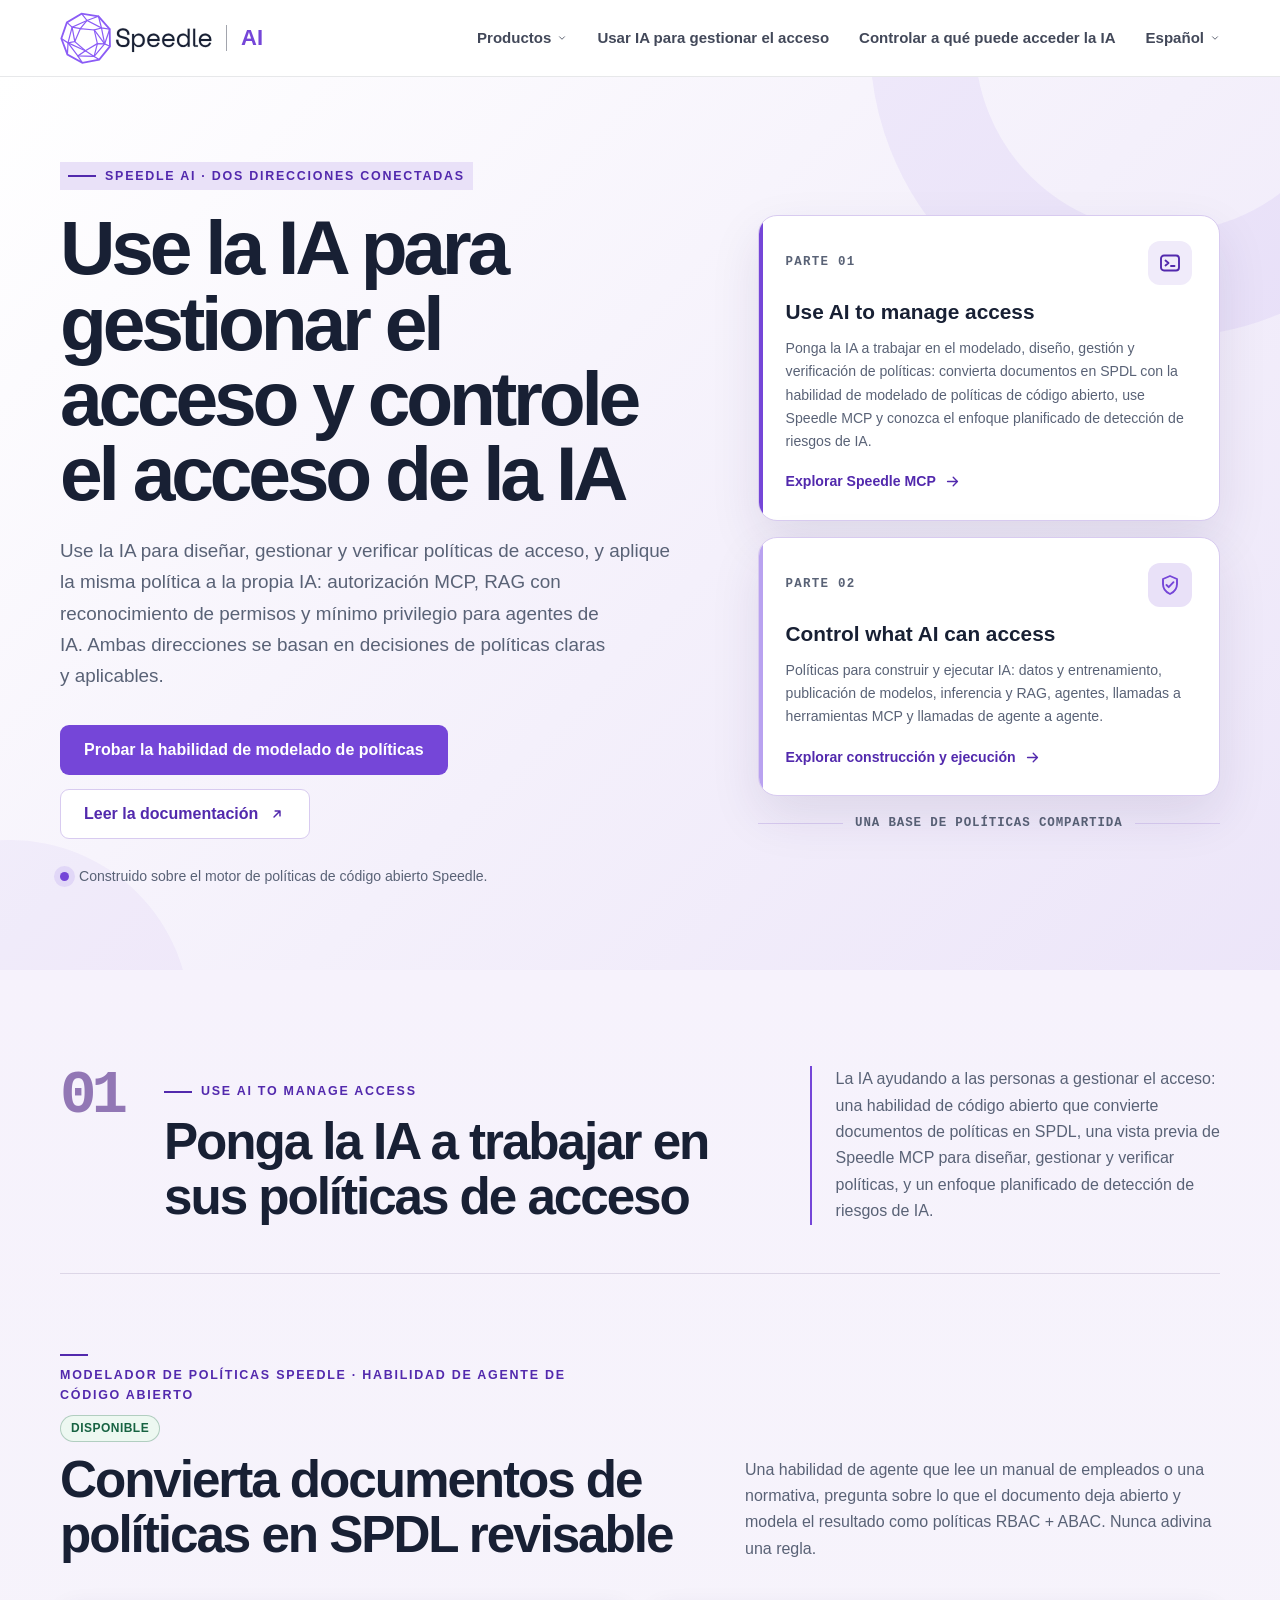
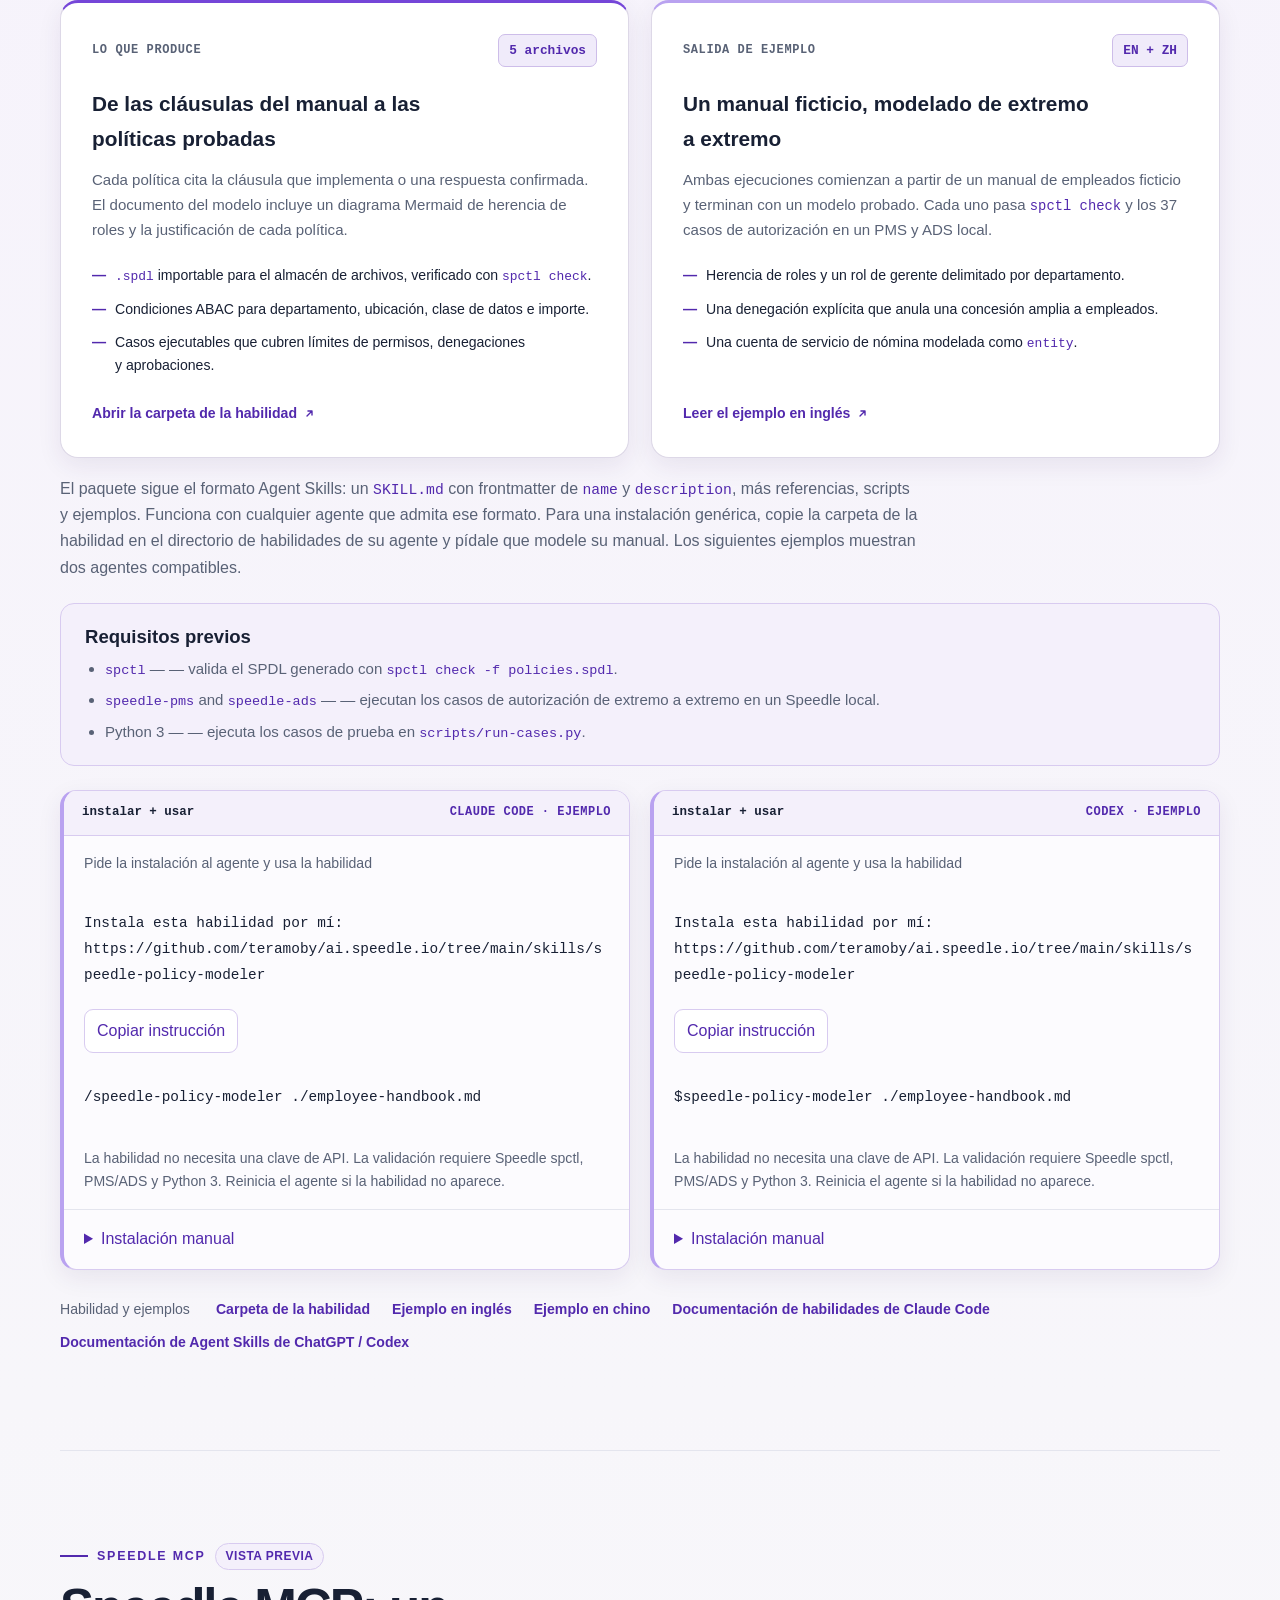
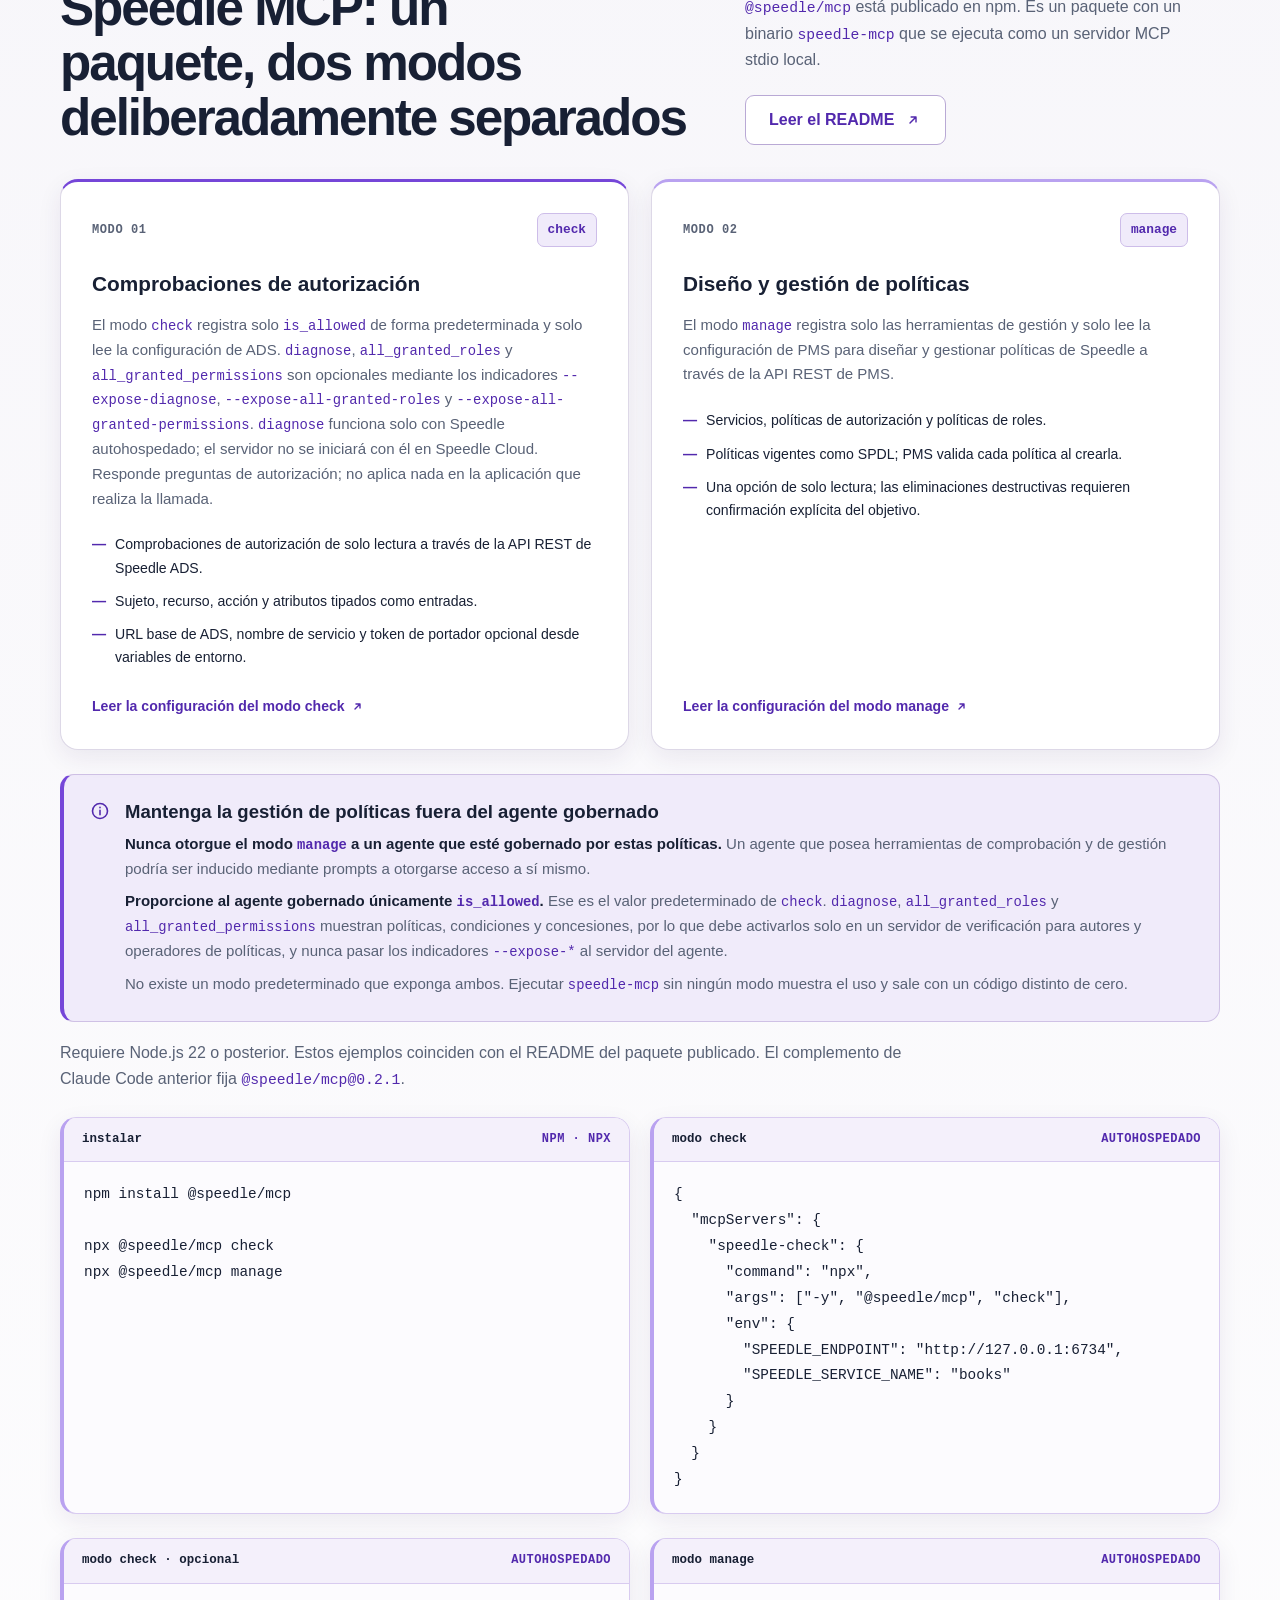
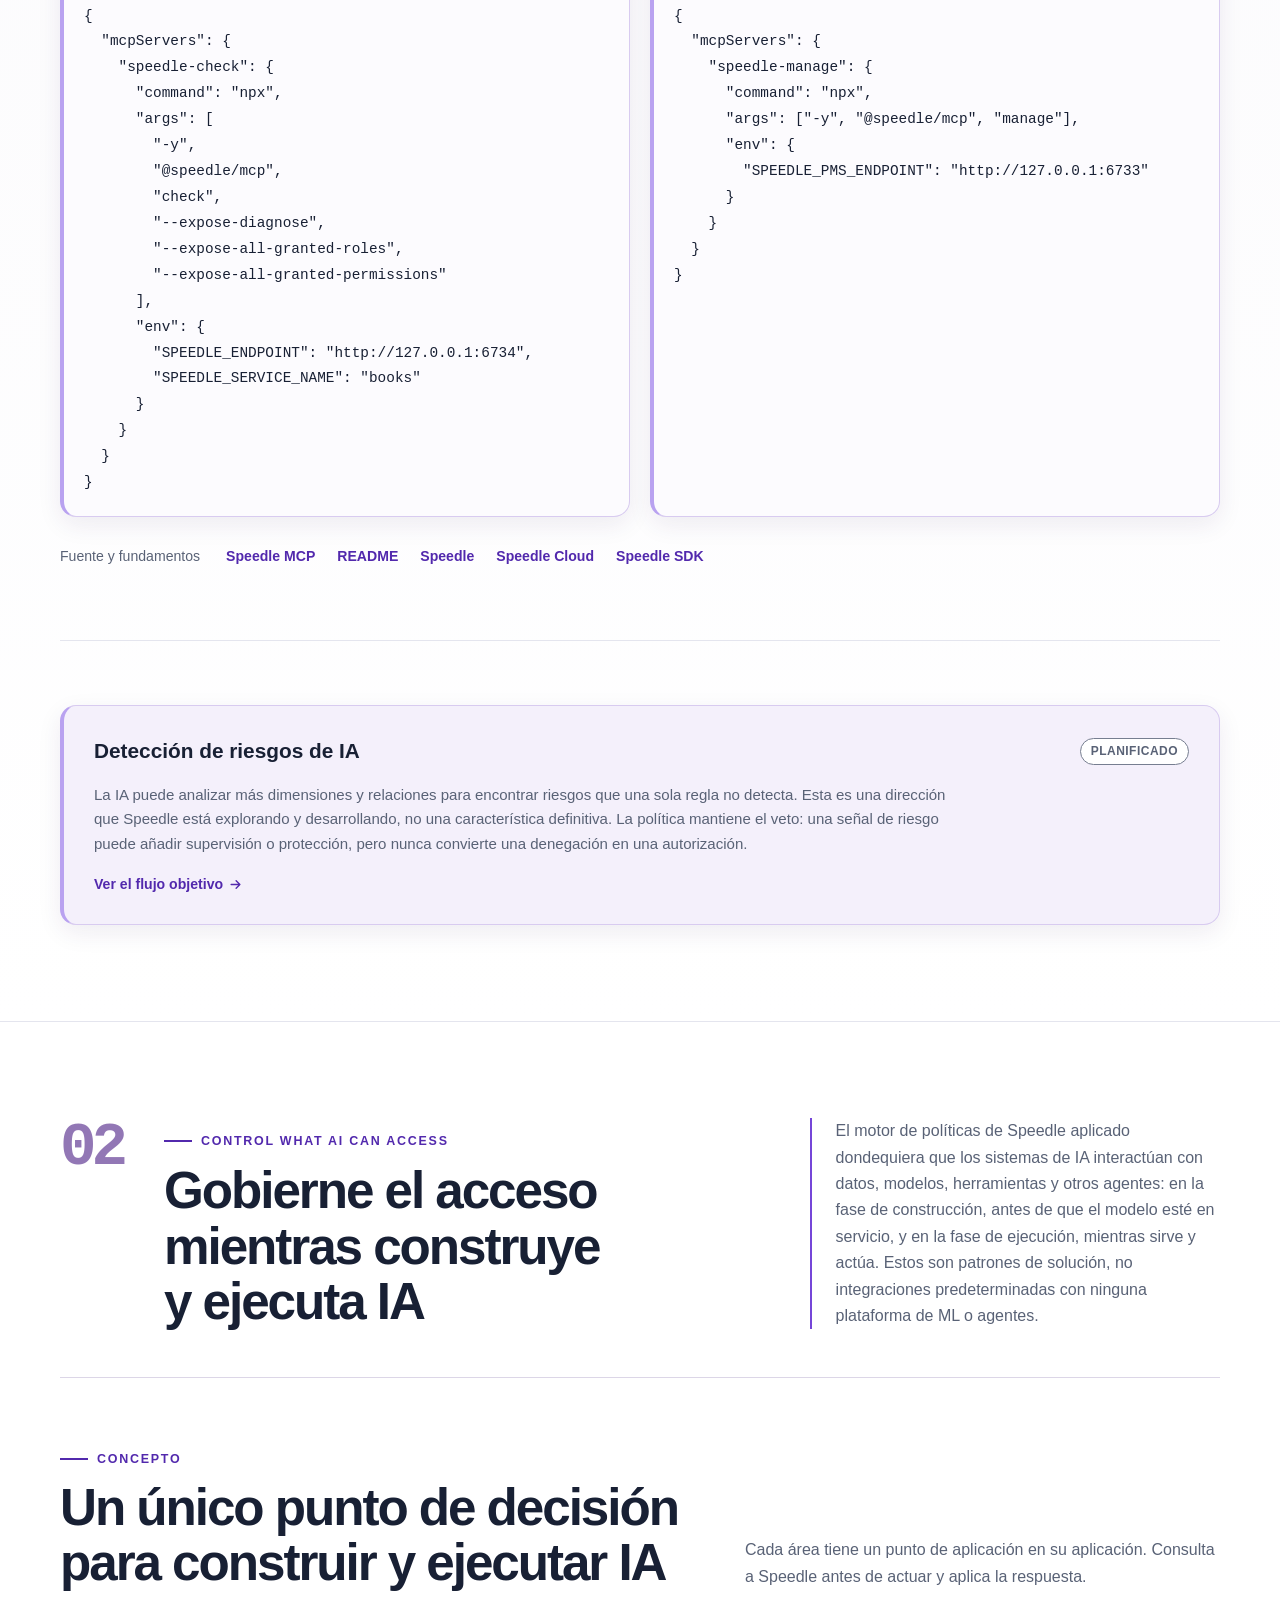
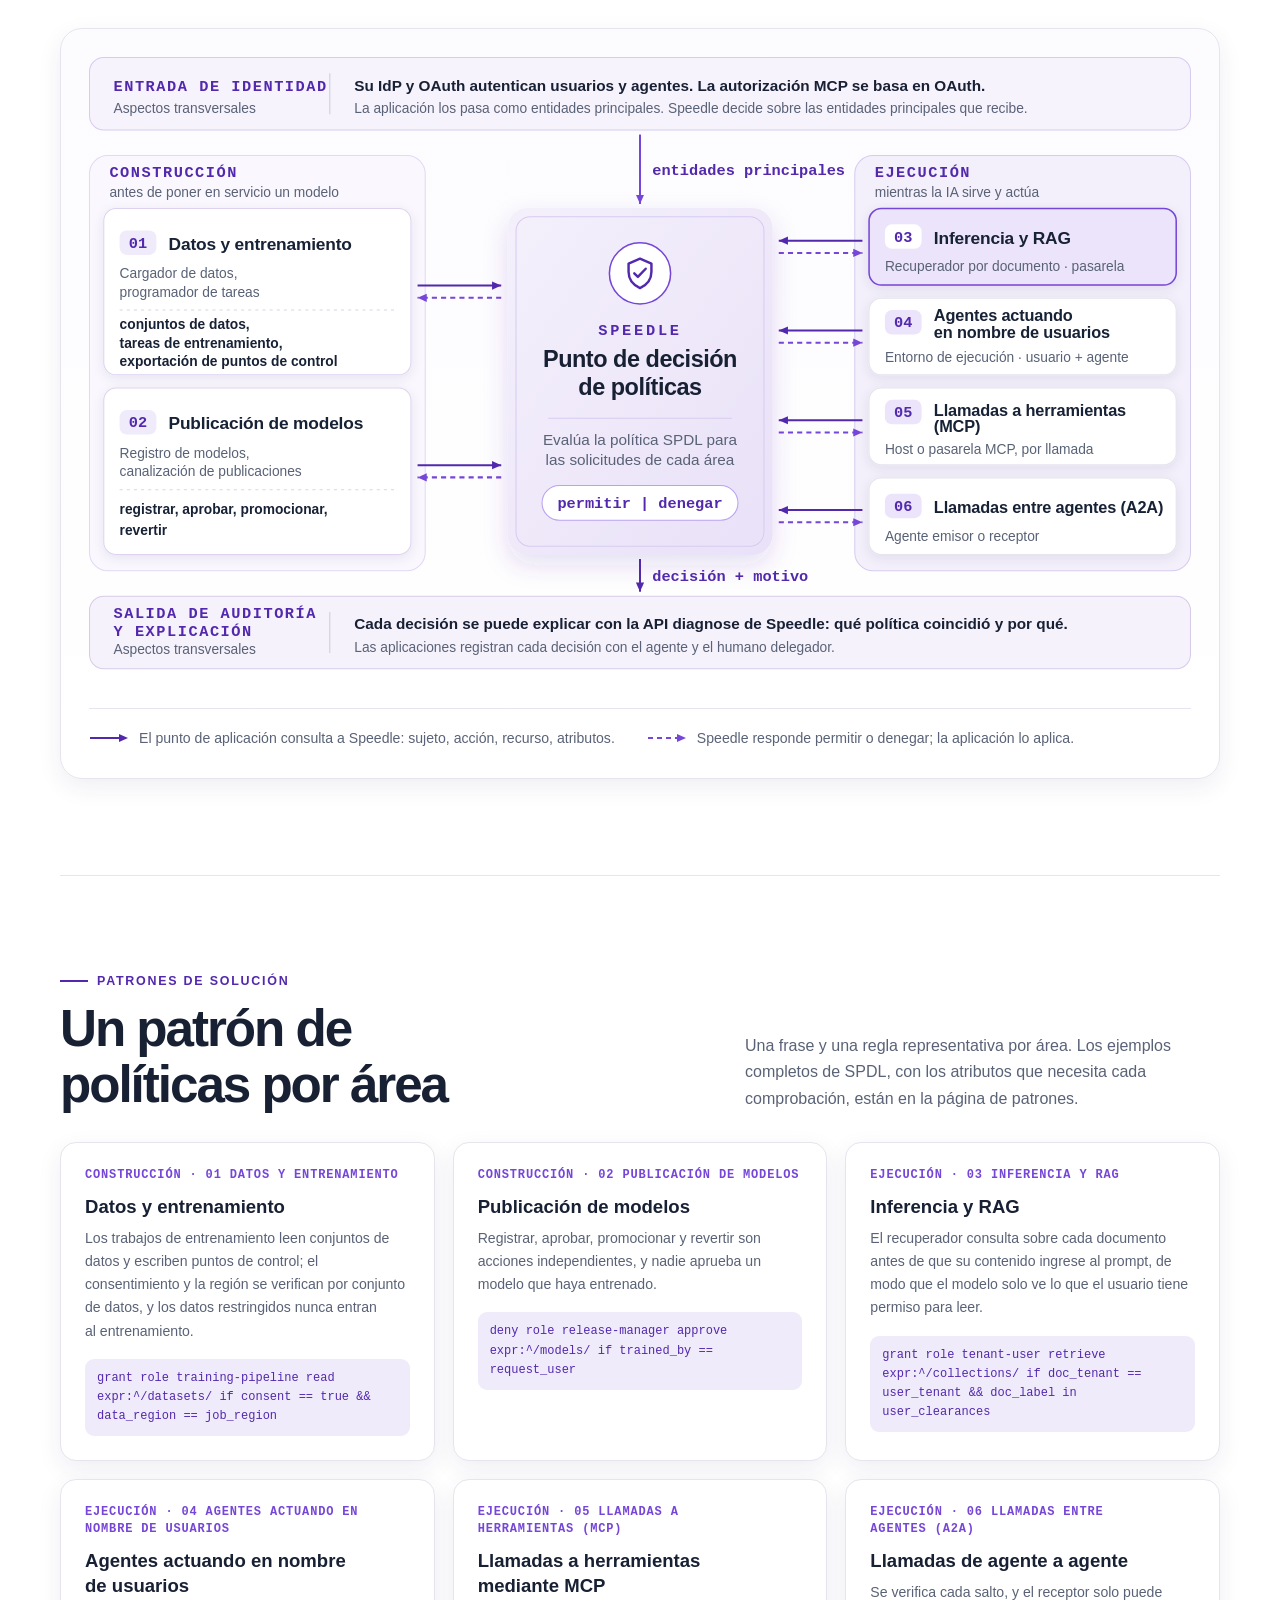
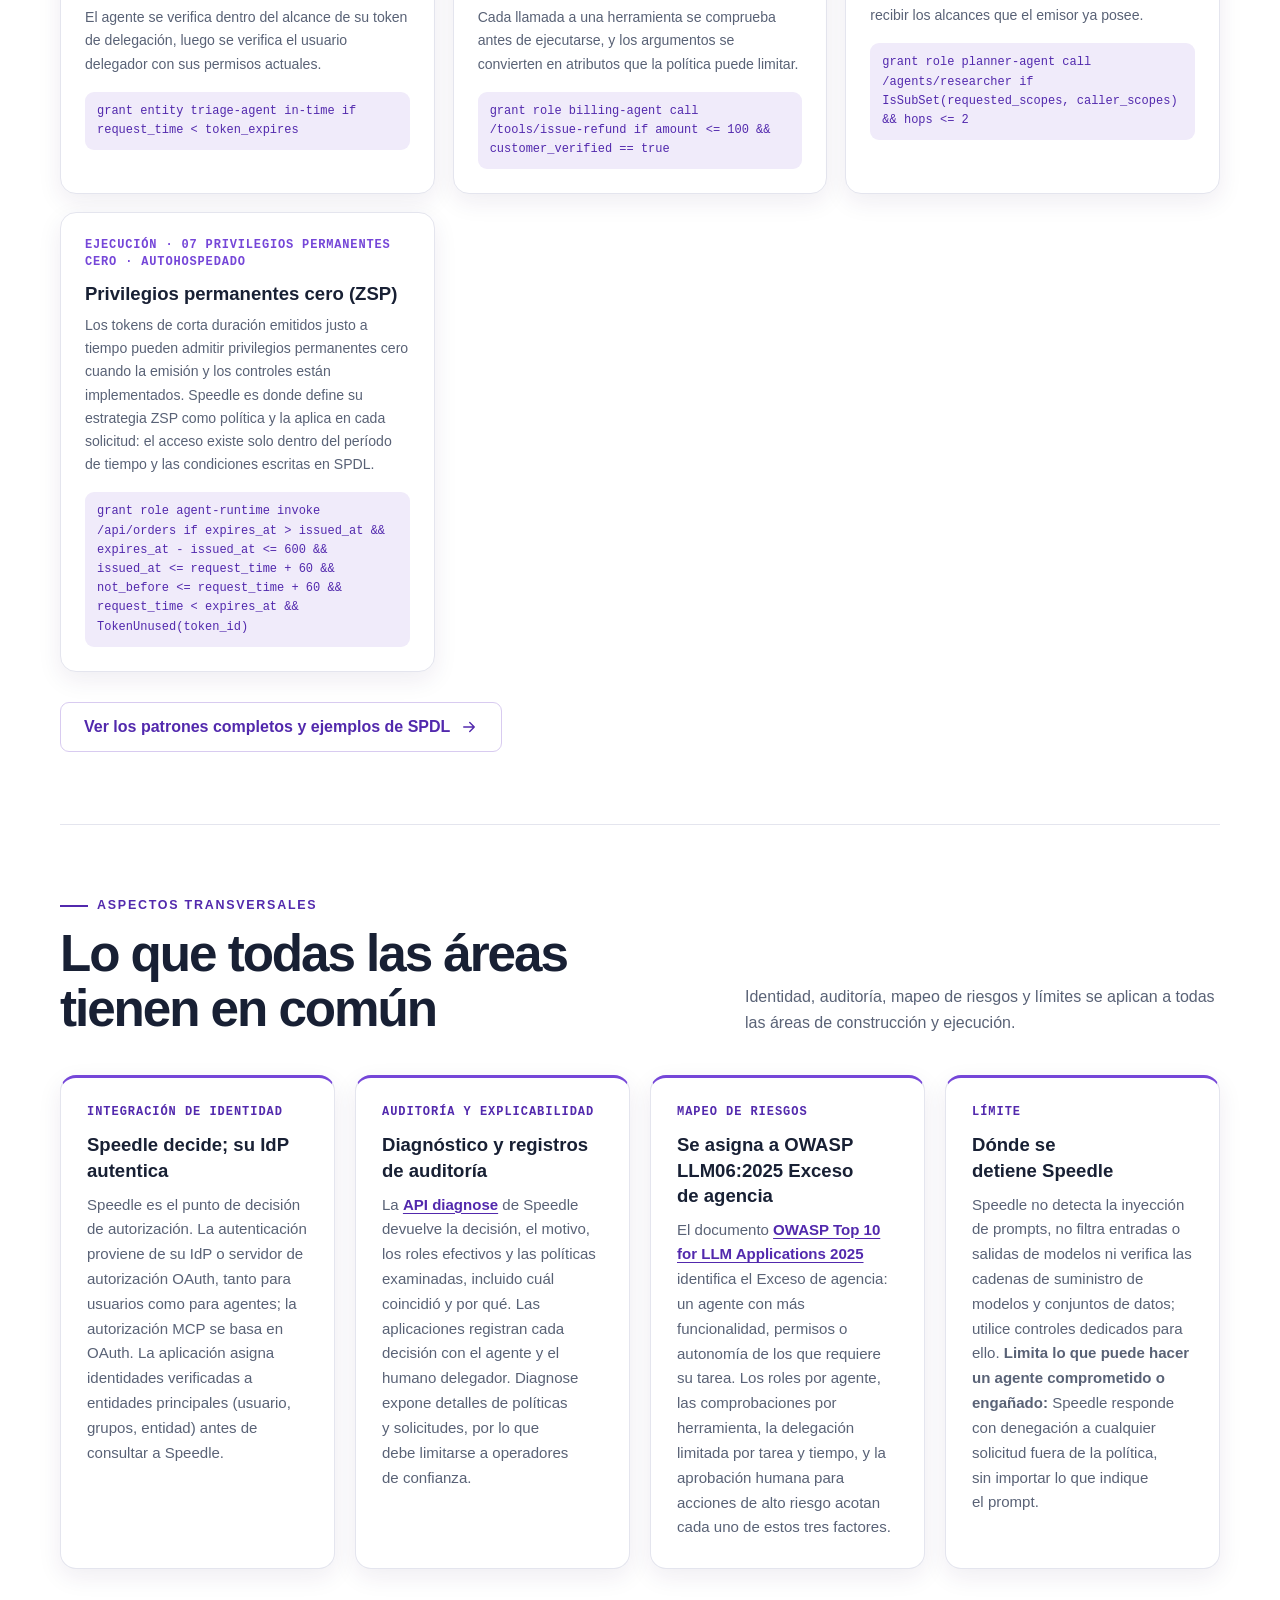
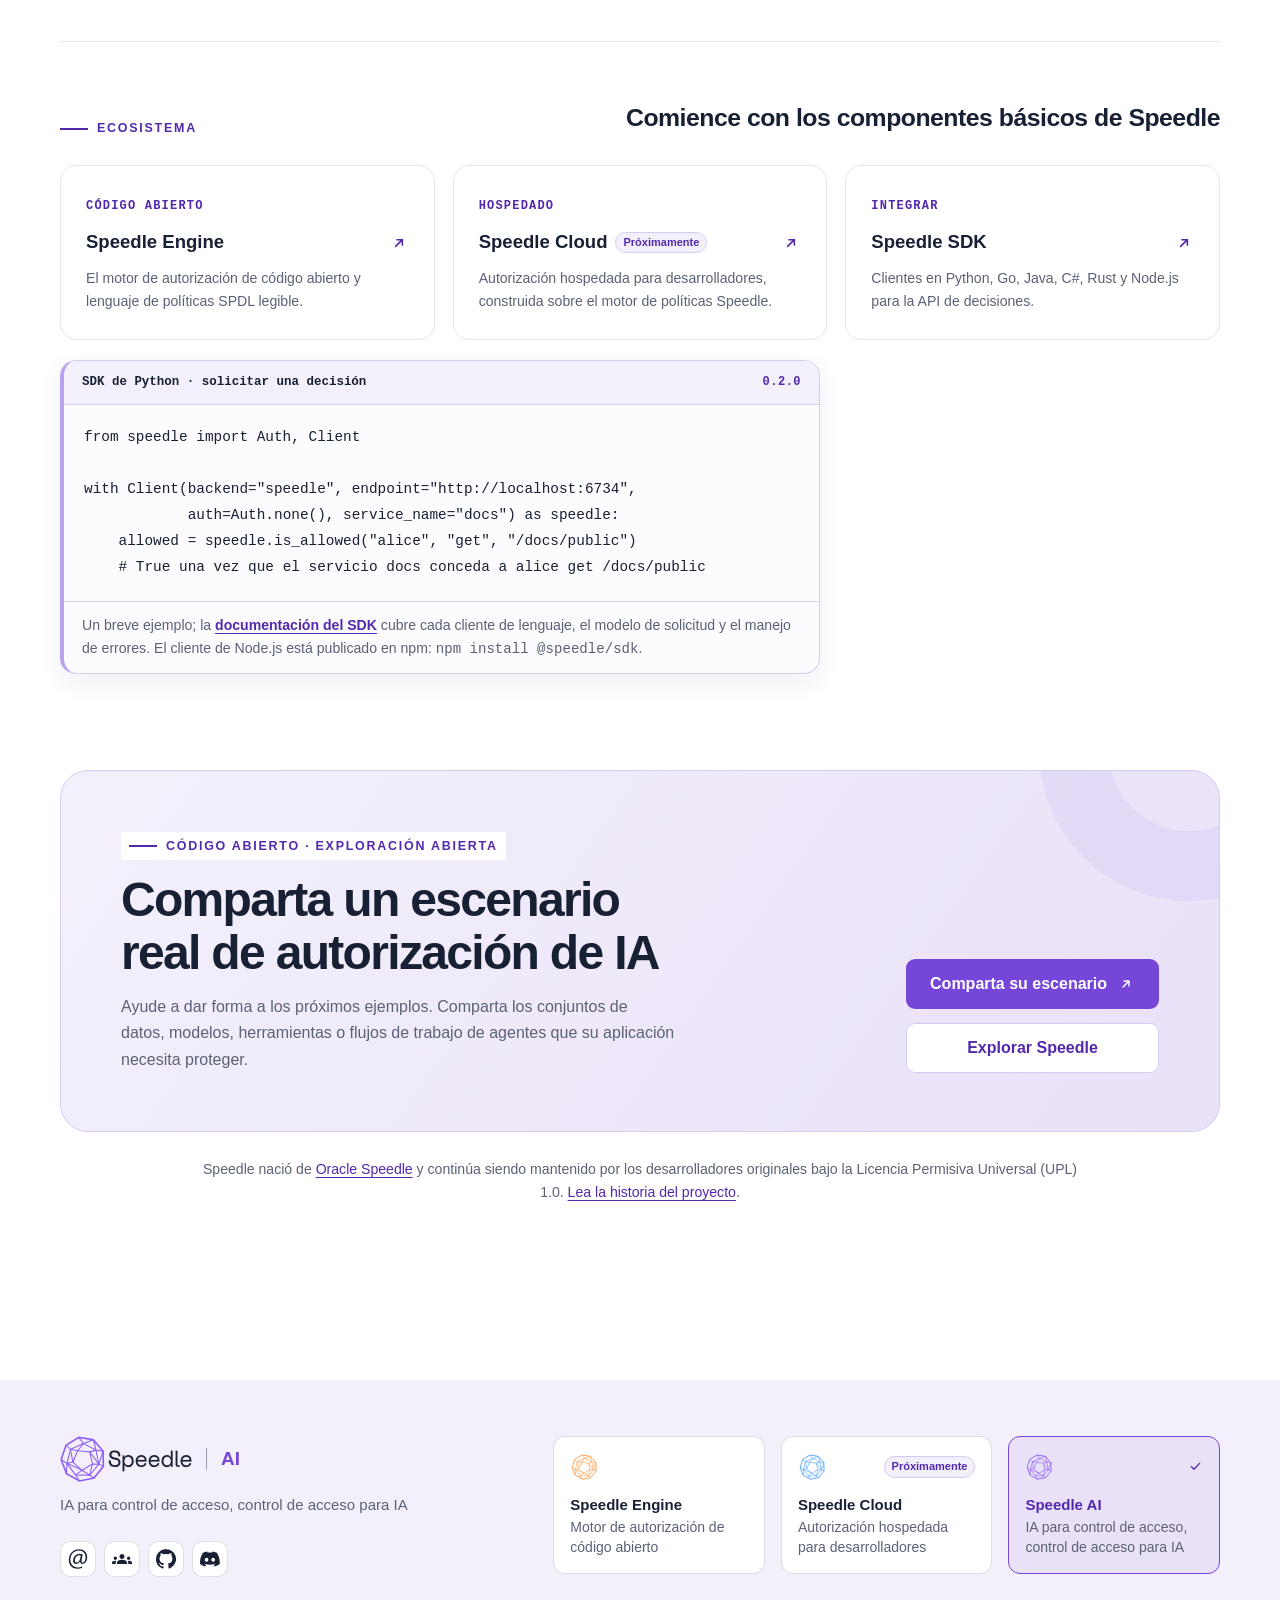
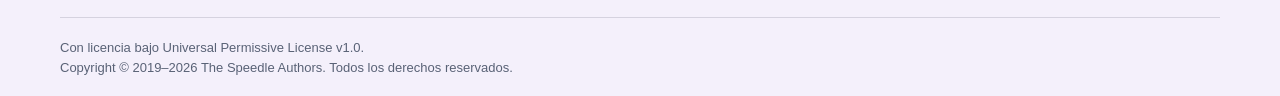
==== commit 78639a91: "feat(site): lead skill installation with agent prompts" ====
--- a/es/index.html
+++ b/es/index.html
@@ -39,7 +39,7 @@
     "@type": "Organization",
     "@id": "https://engine.speedle.io/#organization",
     "name": "Speedle",
-    "url": "https://engine.speedle.io/",
+    "url": "https://engine.speedle.io/es/",
     "logo": "https://ai.speedle.io/apple-touch-icon.png",
     "sameAs": [
       "https://github.com/teramoby/speedle-plus",
@@ -109,11 +109,11 @@
           <button class="products-toggle" type="button" aria-haspopup="true" aria-expanded="false" aria-controls="products-menu">Productos<svg class="products-chevron" viewBox="0 0 24 24" aria-hidden="true"><path d="m6 9 6 6 6-6"/></svg></button>
           <div class="products-panel" id="products-menu" role="menu" aria-label="Productos Speedle">
             <span class="products-heading" aria-hidden="true">Productos</span>
-            <a class="product-row" href="https://engine.speedle.io/" role="menuitem">
+            <a class="product-row" href="https://engine.speedle.io/es/" role="menuitem">
               <svg class="product-sphere product-engine" aria-hidden="true"><use href="#i-speedle-sphere"/></svg>
               <span class="product-copy"><span class="product-name">Speedle Engine</span><span class="product-description">Motor de autorización de código abierto</span></span>
             </a>
-            <a class="product-row" href="https://cloud.speedle.io/" role="menuitem">
+            <a class="product-row" href="https://cloud.speedle.io/es/" role="menuitem">
               <svg class="product-sphere product-cloud" aria-hidden="true"><use href="#i-speedle-sphere"/></svg>
               <span class="product-copy"><span class="product-name">Speedle Cloud<span class="coming-soon">Próximamente</span></span><span class="product-description">Autorización hospedada para desarrolladores</span></span>
             </a>
@@ -148,7 +148,7 @@
           <p class="eyebrow">Speedle AI · Dos direcciones conectadas</p>
           <h1 id="hero-title">Use la IA para gestionar el acceso y controle el acceso de la IA</h1>
           <p class="hero-lead">Use la IA para diseñar, gestionar y verificar políticas de acceso, y aplique la misma política a la propia IA: autorización MCP, RAG con reconocimiento de permisos y mínimo privilegio para agentes de IA. Ambas direcciones se basan en decisiones de políticas claras y aplicables.</p>
-          <div class="actions"><a class="button button-primary" href="#policy-modeler">Probar la habilidad de modelado de políticas</a><a class="button button-secondary" href="https://engine.speedle.io/docs/">Leer la documentación<svg class="icon" aria-hidden="true"><use href="#i-external"/></svg></a></div>
+          <div class="actions"><a class="button button-primary" href="#policy-modeler">Probar la habilidad de modelado de políticas</a><a class="button button-secondary" href="https://engine.speedle.io/es/docs/">Leer la documentación<svg class="icon" aria-hidden="true"><use href="#i-external"/></svg></a></div>
           <p class="hero-note"><span aria-hidden="true"></span>Construido sobre el motor de políticas de código abierto Speedle.</p>
         </div>
         <div class="hero-paths" aria-label="Explorar las dos partes de Speedle para IA">
@@ -220,17 +220,35 @@
           </div>
 
           <div class="config-grid">
-            <figure class="config-card">
+            <figure class="config-card skill-install">
               <figcaption><span>instalar + usar</span><span>Claude Code · ejemplo</span></figcaption>
+              <p class="install-note">Pide la instalación al agente y usa la habilidad</p>
+              <pre class="install-prompt" tabindex="0"><code>Instala esta habilidad por mí: https://github.com/teramoby/ai.speedle.io/tree/main/skills/speedle-policy-modeler</code></pre>
+              <button class="copy-prompt" type="button" data-success="Copiado" data-failure="No se pudo copiar; selecciona y copia la instrucción" hidden>Copiar instrucción</button>
+              <span class="copy-status" role="status"></span>
+              <pre tabindex="0"><code>/speedle-policy-modeler ./employee-handbook.md</code></pre>
+              <p class="install-note">La habilidad no necesita una clave de API. La validación requiere Speedle spctl, PMS/ADS y Python 3. Reinicia el agente si la habilidad no aparece.</p>
+              <details class="manual-install">
+                <summary>Instalación manual</summary>
               <pre tabindex="0" aria-label="Instalar y usar el complemento de Speedle con Claude Code"><code>claude plugin marketplace add teramoby/ai.speedle.io
 claude plugin install speedle@speedle
 
 # En Claude Code:
 /plugin configure speedle@speedle
 /speedle:speedle-policy-modeler ./employee-handbook.md</code></pre>
+                <p class="install-note">El complemento manual también añade el servidor MCP check. Configura su endpoint ADS y el nombre del servicio; establece un bearer token solo si ADS lo requiere.</p>
+              </details>
             </figure>
-            <figure class="config-card">
+            <figure class="config-card skill-install">
               <figcaption><span>instalar + usar</span><span>Codex · ejemplo</span></figcaption>
+              <p class="install-note">Pide la instalación al agente y usa la habilidad</p>
+              <pre class="install-prompt" tabindex="0"><code>Instala esta habilidad por mí: https://github.com/teramoby/ai.speedle.io/tree/main/skills/speedle-policy-modeler</code></pre>
+              <button class="copy-prompt" type="button" data-success="Copiado" data-failure="No se pudo copiar; selecciona y copia la instrucción" hidden>Copiar instrucción</button>
+              <span class="copy-status" role="status"></span>
+              <pre tabindex="0"><code>$speedle-policy-modeler ./employee-handbook.md</code></pre>
+              <p class="install-note">La habilidad no necesita una clave de API. La validación requiere Speedle spctl, PMS/ADS y Python 3. Reinicia el agente si la habilidad no aparece.</p>
+              <details class="manual-install">
+                <summary>Instalación manual</summary>
               <pre tabindex="0" aria-label="Instalar y usar la habilidad de modelado de políticas Speedle con Codex"><code>git clone --depth 1 https://github.com/teramoby/ai.speedle.io.git
 mkdir -p ~/.agents/skills
 cp -R ai.speedle.io/skills/speedle-policy-modeler \
@@ -238,6 +256,7 @@
 
 # En la CLI de Codex o la extensión de IDE:
 $speedle-policy-modeler ./employee-handbook.md</code></pre>
+              </details>
             </figure>
           </div>
 
@@ -349,7 +368,7 @@
             </figure>
           </div>
 
-          <div class="mcp-resources"><span>Fuente y fundamentos</span><a href="https://github.com/teramoby/speedle-mcp">Speedle MCP</a><a href="https://github.com/teramoby/speedle-mcp/blob/main/README.md">README</a><a href="https://github.com/teramoby/speedle-plus">Speedle</a><a href="https://cloud.speedle.io/">Speedle Cloud</a><a href="https://github.com/teramoby/speedle-sdk">Speedle SDK</a></div>
+          <div class="mcp-resources"><span>Fuente y fundamentos</span><a href="https://github.com/teramoby/speedle-mcp">Speedle MCP</a><a href="https://github.com/teramoby/speedle-mcp/blob/main/README.md">README</a><a href="https://github.com/teramoby/speedle-plus">Speedle</a><a href="https://cloud.speedle.io/es/">Speedle Cloud</a><a href="https://github.com/teramoby/speedle-sdk">Speedle SDK</a></div>
         </div>
 
         <div id="risk-detection" class="risk-detection">
@@ -702,7 +721,7 @@
             <article class="crosscut-card">
               <p class="crosscut-tag">Auditoría y explicabilidad</p>
               <h4>Diagnóstico y registros de auditoría</h4>
-              <p>La <a href="https://engine.speedle.io/docs/pms/diagnosis/">API diagnose</a> de Speedle devuelve la decisión, el motivo, los roles efectivos y las políticas examinadas, incluido cuál coincidió y por qué. Las aplicaciones registran cada decisión con el agente y el humano delegador. Diagnose expone detalles de políticas y solicitudes, por lo que debe limitarse a operadores de confianza.</p>
+              <p>La <a href="https://engine.speedle.io/es/docs/pms/diagnosis/">API diagnose</a> de Speedle devuelve la decisión, el motivo, los roles efectivos y las políticas examinadas, incluido cuál coincidió y por qué. Las aplicaciones registran cada decisión con el agente y el humano delegador. Diagnose expone detalles de políticas y solicitudes, por lo que debe limitarse a operadores de confianza.</p>
             </article>
             <article class="crosscut-card">
               <p class="crosscut-tag">Mapeo de riesgos</p>
@@ -720,9 +739,9 @@
         <div id="ecosystem" class="ecosystem" aria-labelledby="ecosystem-title">
           <div class="ecosystem-head"><p class="eyebrow">Ecosistema</p><h3 id="ecosystem-title">Comience con los componentes básicos de Speedle</h3></div>
           <div class="resource-grid">
-            <a class="resource-card" href="https://engine.speedle.io/"><span>CÓDIGO ABIERTO</span><strong>Speedle Engine<svg class="icon" aria-hidden="true"><use href="#i-external"/></svg></strong><p>El motor de autorización de código abierto y lenguaje de políticas SPDL legible.</p></a>
-            <a class="resource-card" href="https://cloud.speedle.io/"><span>HOSPEDADO</span><strong><span class="resource-name">Speedle Cloud<span class="coming-soon">Próximamente</span></span><svg class="icon" aria-hidden="true"><use href="#i-external"/></svg></strong><p>Autorización hospedada para desarrolladores, construida sobre el motor de políticas Speedle.</p></a>
-            <a class="resource-card" href="https://engine.speedle.io/docs/sdks/"><span>INTEGRAR</span><strong>Speedle SDK<svg class="icon" aria-hidden="true"><use href="#i-external"/></svg></strong><p>Clientes en Python, Go, Java, C#, Rust y Node.js para la API de decisiones.</p></a>
+            <a class="resource-card" href="https://engine.speedle.io/es/"><span>CÓDIGO ABIERTO</span><strong>Speedle Engine<svg class="icon" aria-hidden="true"><use href="#i-external"/></svg></strong><p>El motor de autorización de código abierto y lenguaje de políticas SPDL legible.</p></a>
+            <a class="resource-card" href="https://cloud.speedle.io/es/"><span>HOSPEDADO</span><strong><span class="resource-name">Speedle Cloud<span class="coming-soon">Próximamente</span></span><svg class="icon" aria-hidden="true"><use href="#i-external"/></svg></strong><p>Autorización hospedada para desarrolladores, construida sobre el motor de políticas Speedle.</p></a>
+            <a class="resource-card" href="https://engine.speedle.io/es/docs/sdks/"><span>INTEGRAR</span><strong>Speedle SDK<svg class="icon" aria-hidden="true"><use href="#i-external"/></svg></strong><p>Clientes en Python, Go, Java, C#, Rust y Node.js para la API de decisiones.</p></a>
           </div>
           <figure class="config-card sdk-snippet">
             <figcaption><span>SDK de Python · solicitar una decisión</span><span>0.2.0</span></figcaption>
@@ -732,7 +751,7 @@
             auth=Auth.none(), service_name="docs") as speedle:
     allowed = speedle.is_allowed("alice", "get", "/docs/public")
     # True una vez que el servicio docs conceda a alice get /docs/public</code></pre>
-            <p class="sdk-caption">Un breve ejemplo; la <a href="https://engine.speedle.io/docs/sdks/">documentación del SDK</a> cubre cada cliente de lenguaje, el modelo de solicitud y el manejo de errores. El cliente de Node.js está publicado en npm: <code>npm install @speedle/sdk</code>.</p>
+            <p class="sdk-caption">Un breve ejemplo; la <a href="https://engine.speedle.io/es/docs/sdks/">documentación del SDK</a> cubre cada cliente de lenguaje, el modelo de solicitud y el manejo de errores. El cliente de Node.js está publicado en npm: <code>npm install @speedle/sdk</code>.</p>
           </figure>
         </div>
       </div>
@@ -744,7 +763,7 @@
           <div class="cta-copy"><p class="eyebrow">Código abierto · Exploración abierta</p><h2 id="about-title">Comparta un escenario real de autorización de IA</h2><p>Ayude a dar forma a los próximos ejemplos. Comparta los conjuntos de datos, modelos, herramientas o flujos de trabajo de agentes que su aplicación necesita proteger.</p></div>
           <div class="actions"><a class="button button-primary" href="https://github.com/teramoby/ai.speedle.io/issues">Comparta su escenario<svg class="icon" aria-hidden="true"><use href="#i-external"/></svg></a><a class="button button-secondary" href="https://github.com/teramoby/speedle-plus">Explorar Speedle</a></div>
         </div>
-        <p class="provenance">Speedle nació de <a href="https://github.com/oracle/speedle">Oracle Speedle</a> y continúa siendo mantenido por los desarrolladores originales bajo la Licencia Permisiva Universal (UPL) 1.0. <a href="https://engine.speedle.io/about/">Lea la historia del proyecto</a>.</p>
+        <p class="provenance">Speedle nació de <a href="https://github.com/oracle/speedle">Oracle Speedle</a> y continúa siendo mantenido por los desarrolladores originales bajo la Licencia Permisiva Universal (UPL) 1.0. <a href="https://engine.speedle.io/es/about/">Lea la historia del proyecto</a>.</p>
       </div>
     </section>
   </main>
@@ -767,8 +786,8 @@
       </div>
       <nav class="footer-family" aria-label="Productos Speedle">
         <ul>
-          <li><a class="footer-card" href="https://engine.speedle.io/"><svg class="product-sphere product-engine" aria-hidden="true"><use href="#i-speedle-sphere"/></svg><span class="footer-card-name">Speedle Engine</span><span class="footer-card-description">Motor de autorización de código abierto</span></a></li>
-          <li><a class="footer-card" href="https://cloud.speedle.io/"><svg class="product-sphere product-cloud" aria-hidden="true"><use href="#i-speedle-sphere"/></svg><span class="footer-card-name">Speedle Cloud<span class="coming-soon">Próximamente</span></span><span class="footer-card-description">Autorización hospedada para desarrolladores</span></a></li>
+          <li><a class="footer-card" href="https://engine.speedle.io/es/"><svg class="product-sphere product-engine" aria-hidden="true"><use href="#i-speedle-sphere"/></svg><span class="footer-card-name">Speedle Engine</span><span class="footer-card-description">Motor de autorización de código abierto</span></a></li>
+          <li><a class="footer-card" href="https://cloud.speedle.io/es/"><svg class="product-sphere product-cloud" aria-hidden="true"><use href="#i-speedle-sphere"/></svg><span class="footer-card-name">Speedle Cloud<span class="coming-soon">Próximamente</span></span><span class="footer-card-description">Autorización hospedada para desarrolladores</span></a></li>
           <li><a class="footer-card" href="https://ai.speedle.io/es/" aria-current="page"><svg class="product-sphere product-ai" aria-hidden="true"><use href="#i-speedle-sphere"/></svg><span class="footer-card-name">Speedle AI</span><span class="footer-card-description">IA para control de acceso, control de acceso para IA</span><svg class="footer-card-check icon icon-sm" aria-hidden="true"><use href="#i-check"/></svg></a></li>
         </ul>
       </nav>
--- a/styles.css
+++ b/styles.css
@@ -830,3 +830,11 @@
   html { scroll-behavior: auto; }
   *, *::before, *::after { animation: none !important; transition: none !important; }
 }
+
+/* Agent-first skill installation cards. */
+.skill-install .install-prompt { white-space: pre-wrap; overflow-wrap: anywhere; }
+.skill-install .install-note { margin: 16px 20px; color: var(--muted); font-size: .88rem; }
+.copy-prompt { margin: 0 20px 12px; padding: 8px 12px; border: 1px solid var(--line-purple); border-radius: var(--radius-control); background: var(--white); color: var(--primary-dark); }
+.copy-status { display: block; margin: 0 20px; color: var(--muted); font-size: .88rem; }
+.manual-install { border-top: 1px solid var(--line); }
+.manual-install summary { padding: 16px 20px; cursor: pointer; color: var(--primary-dark); }
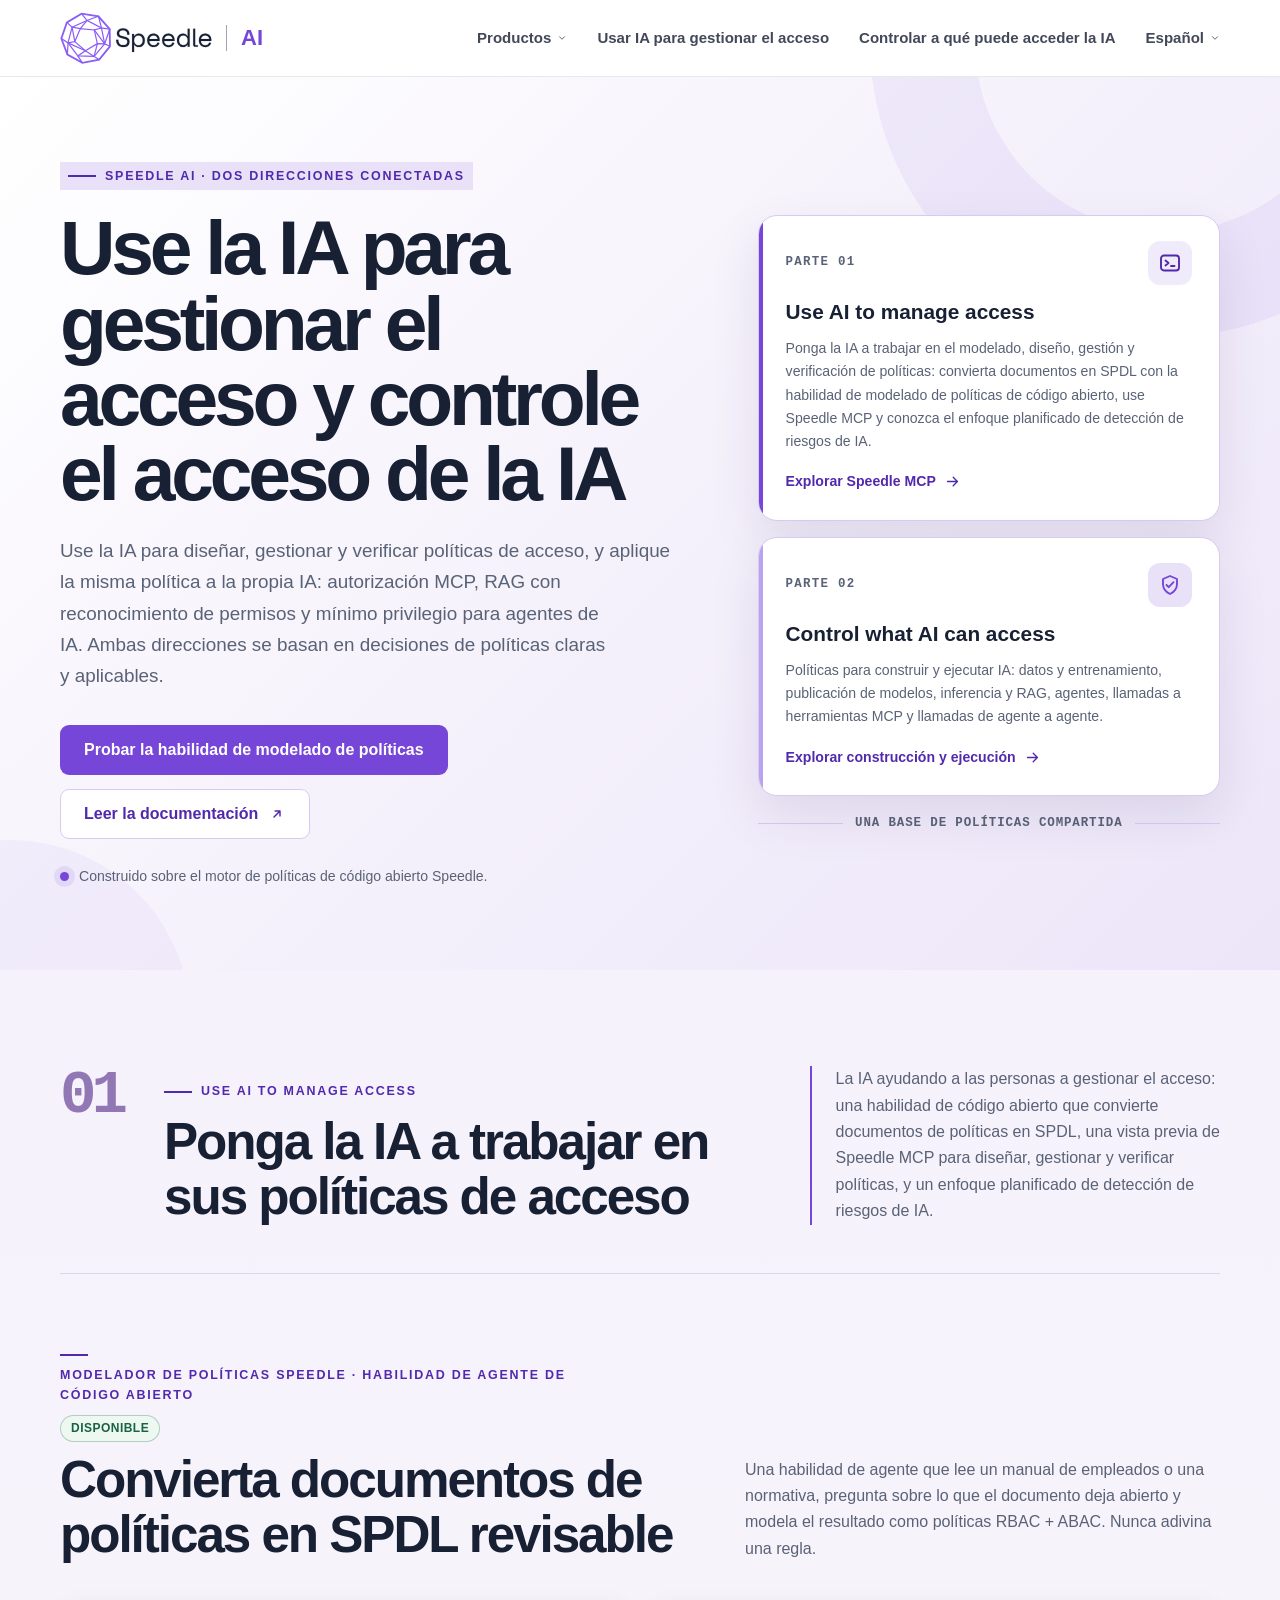
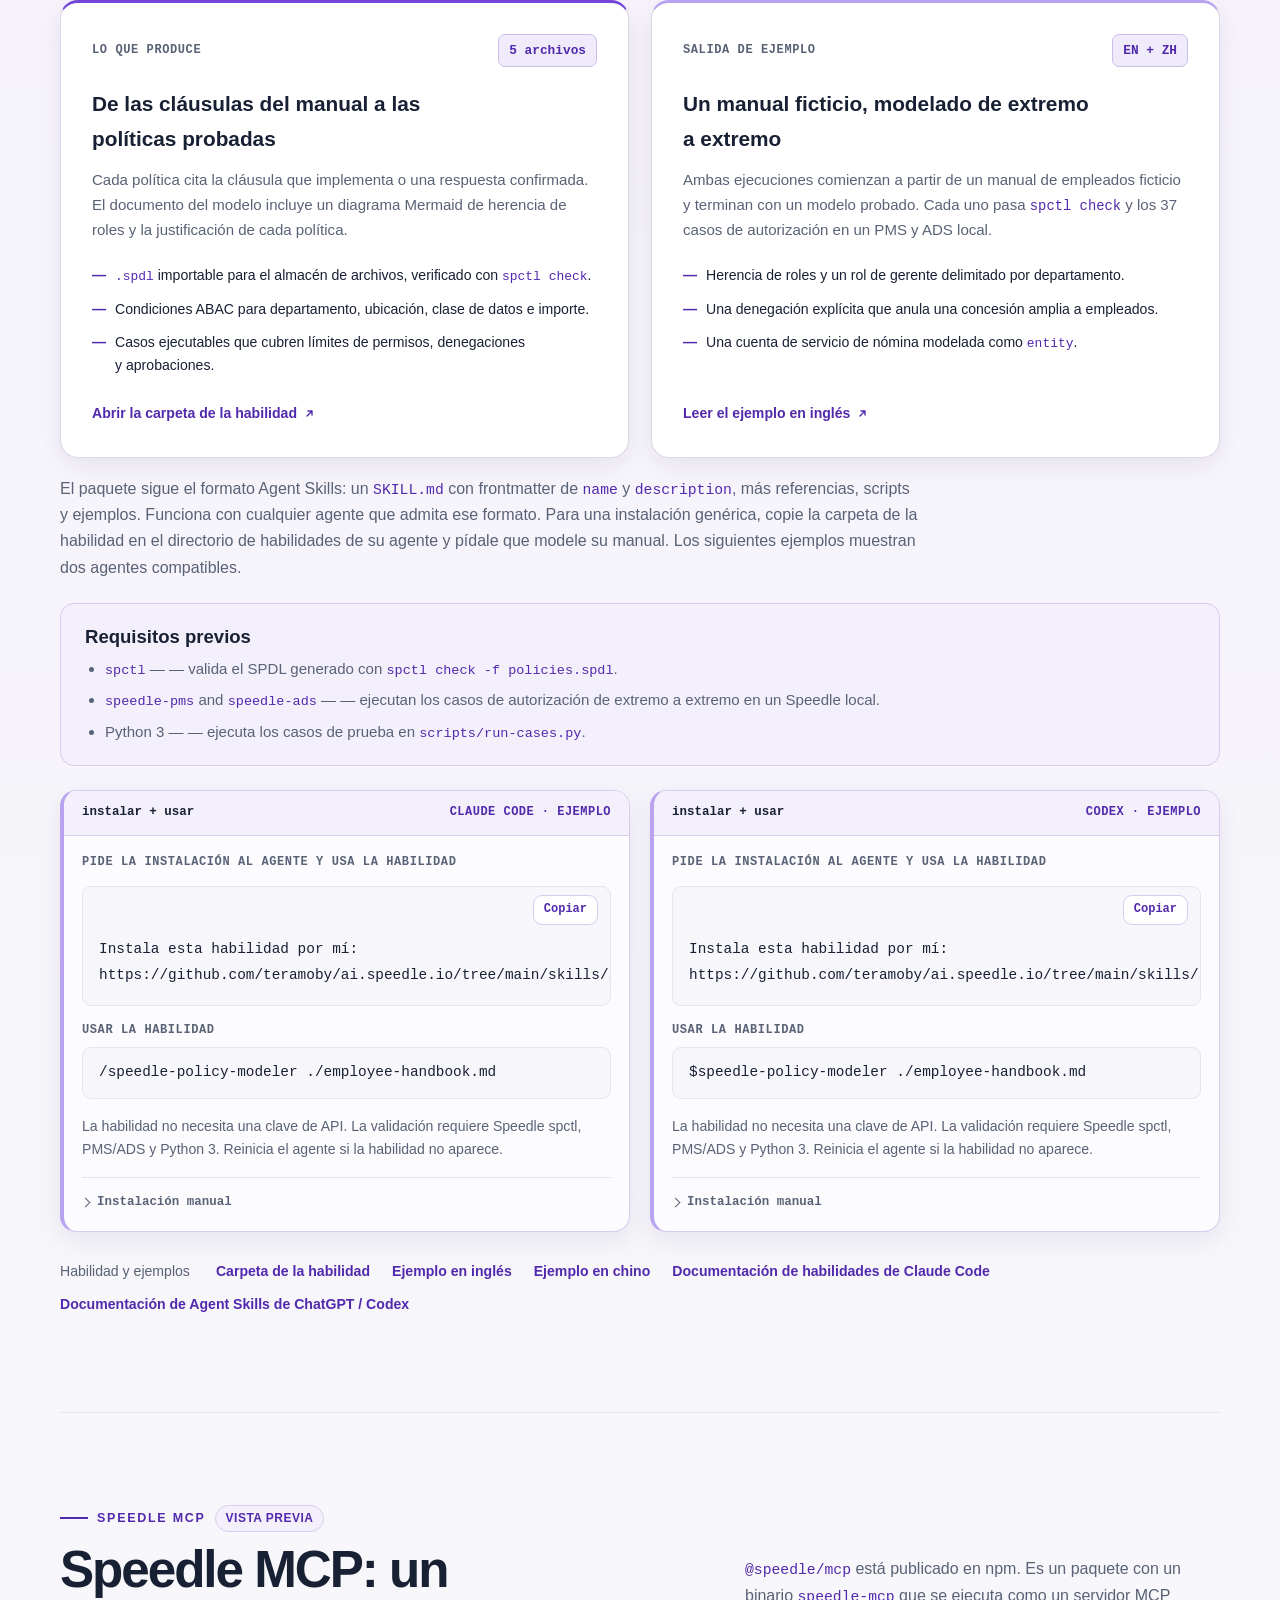
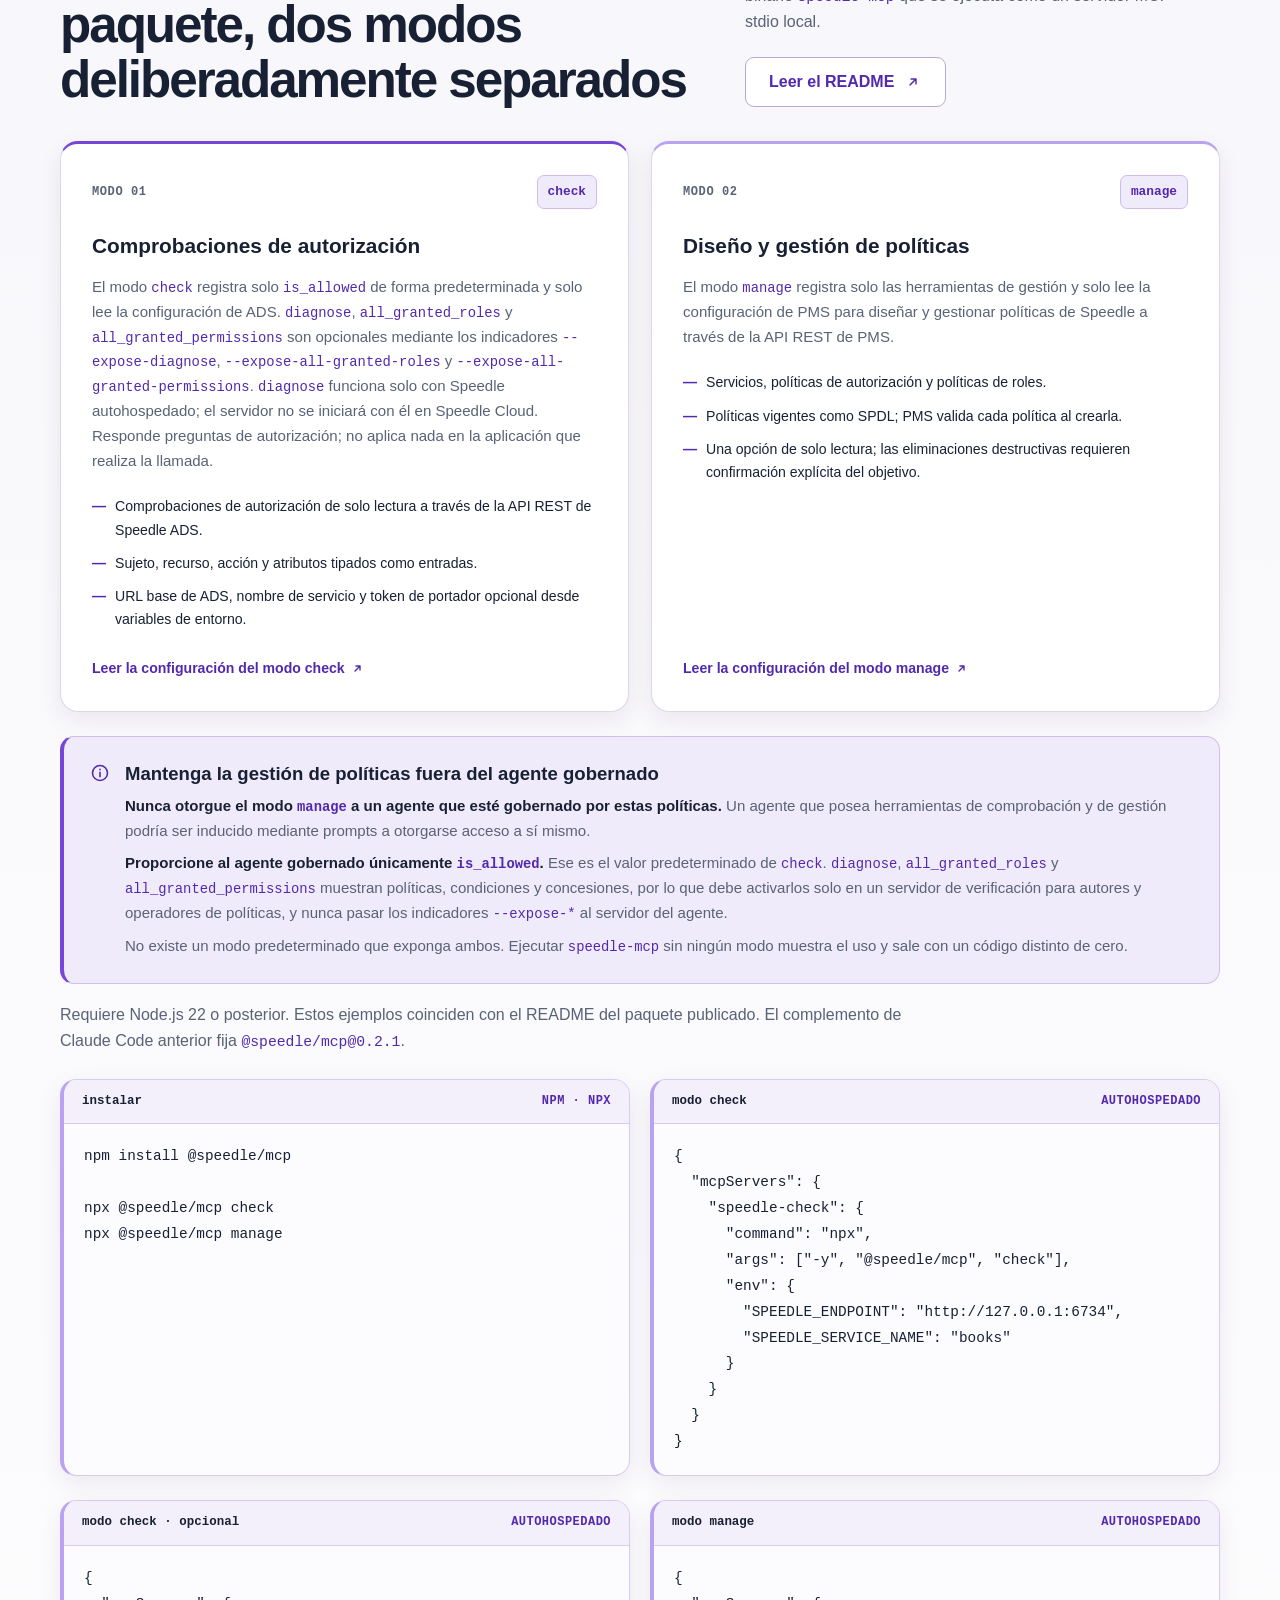
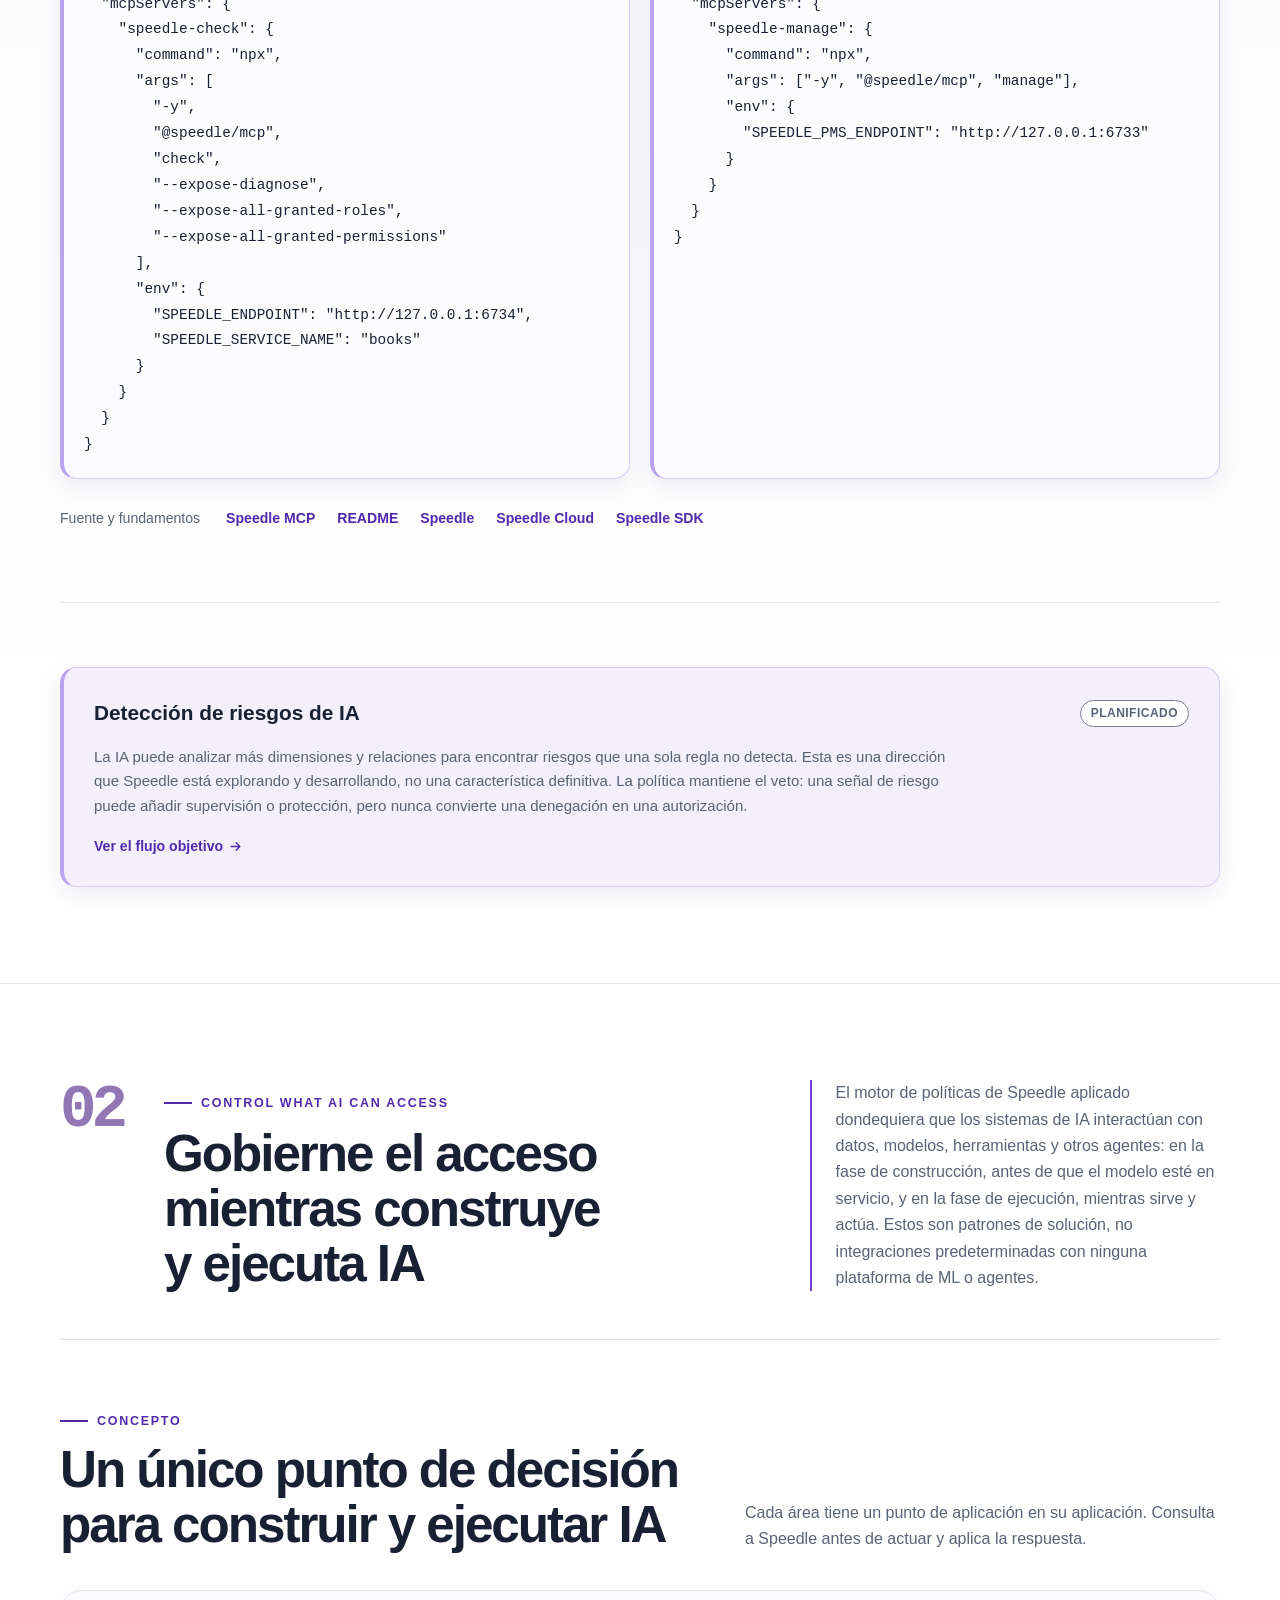
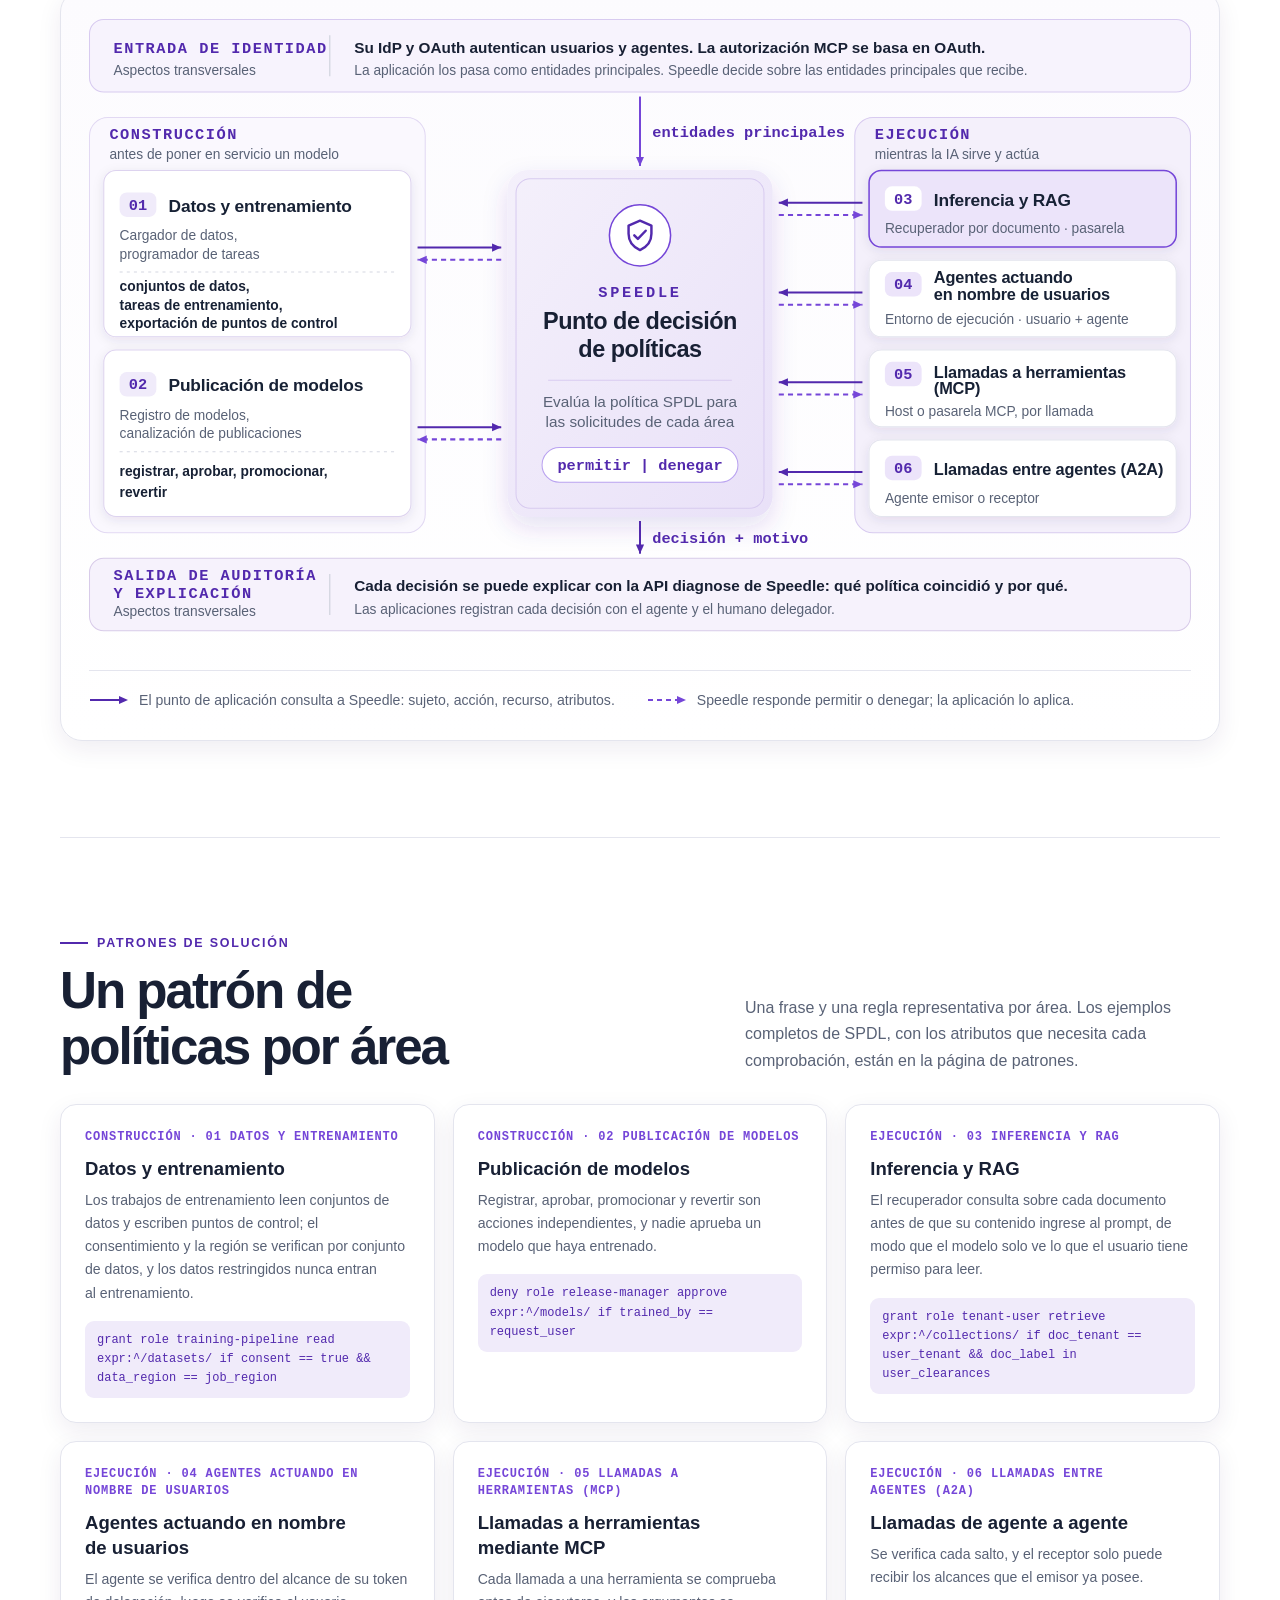
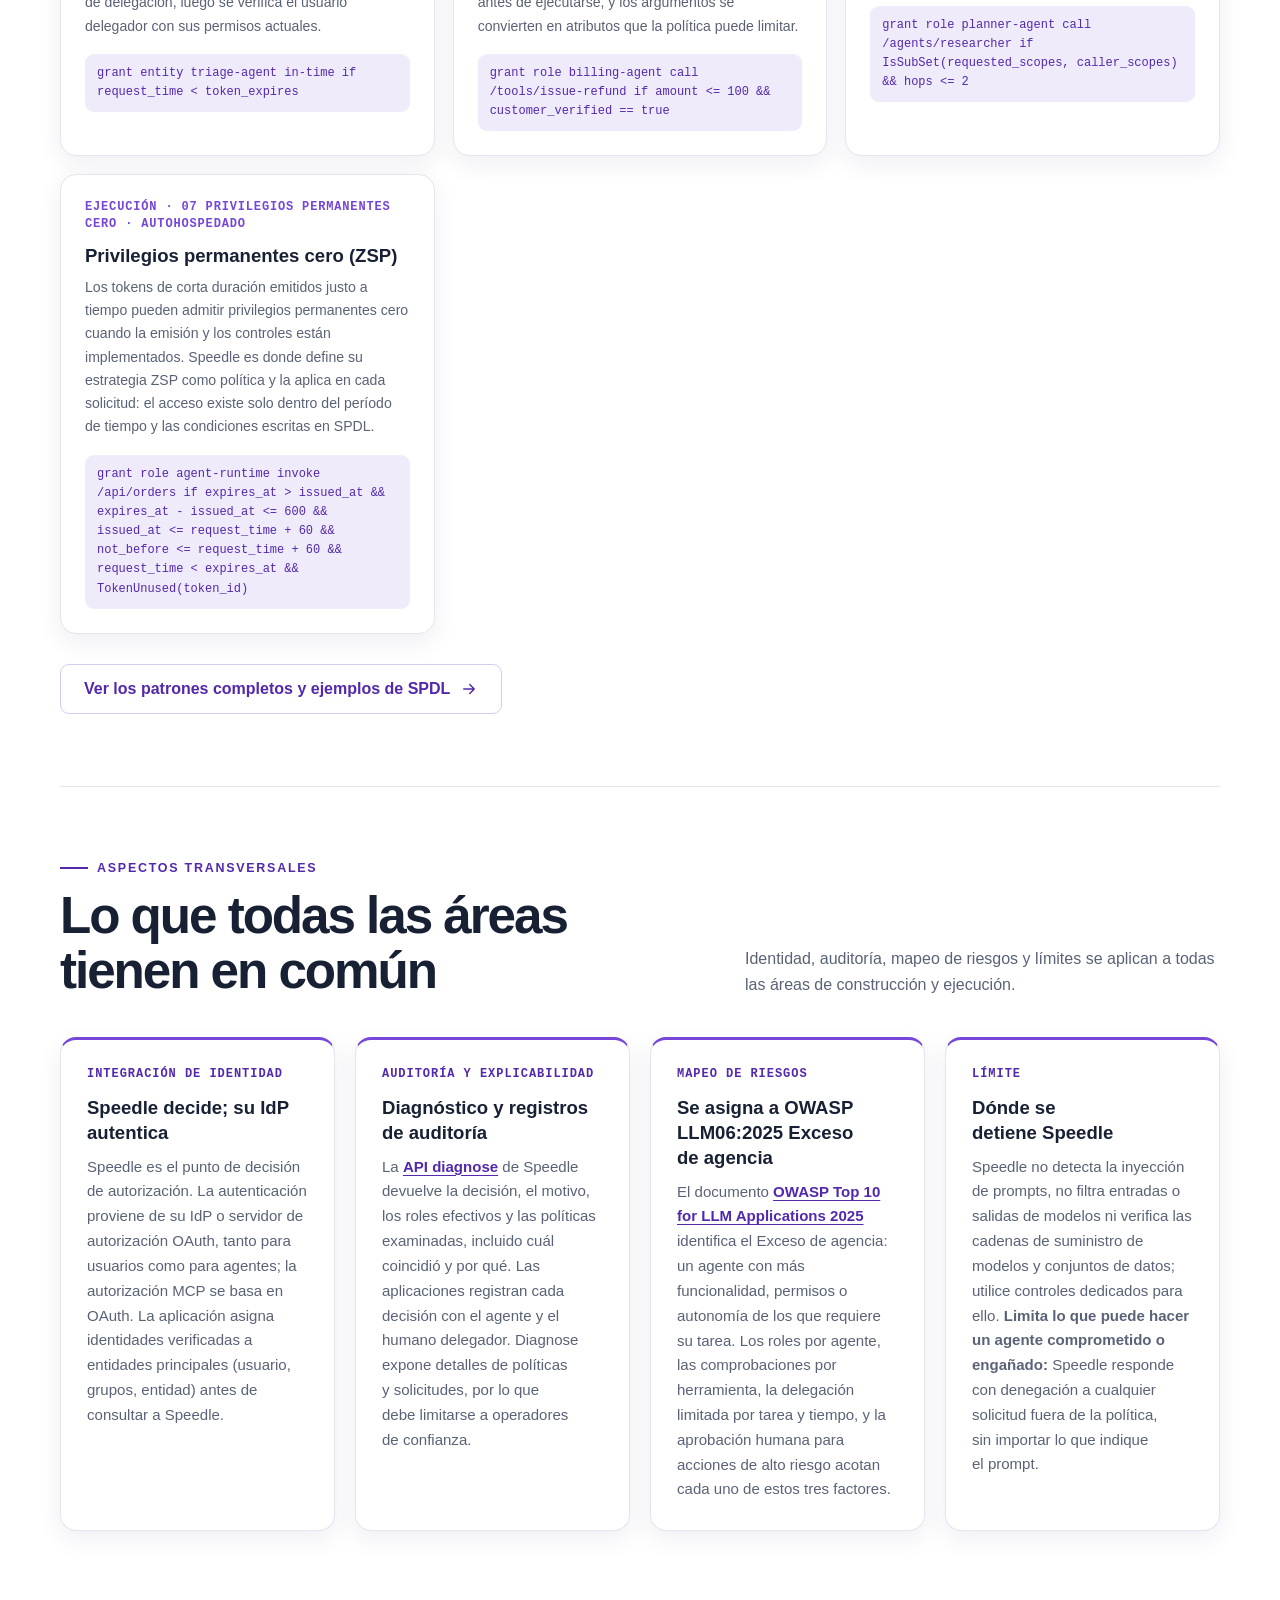
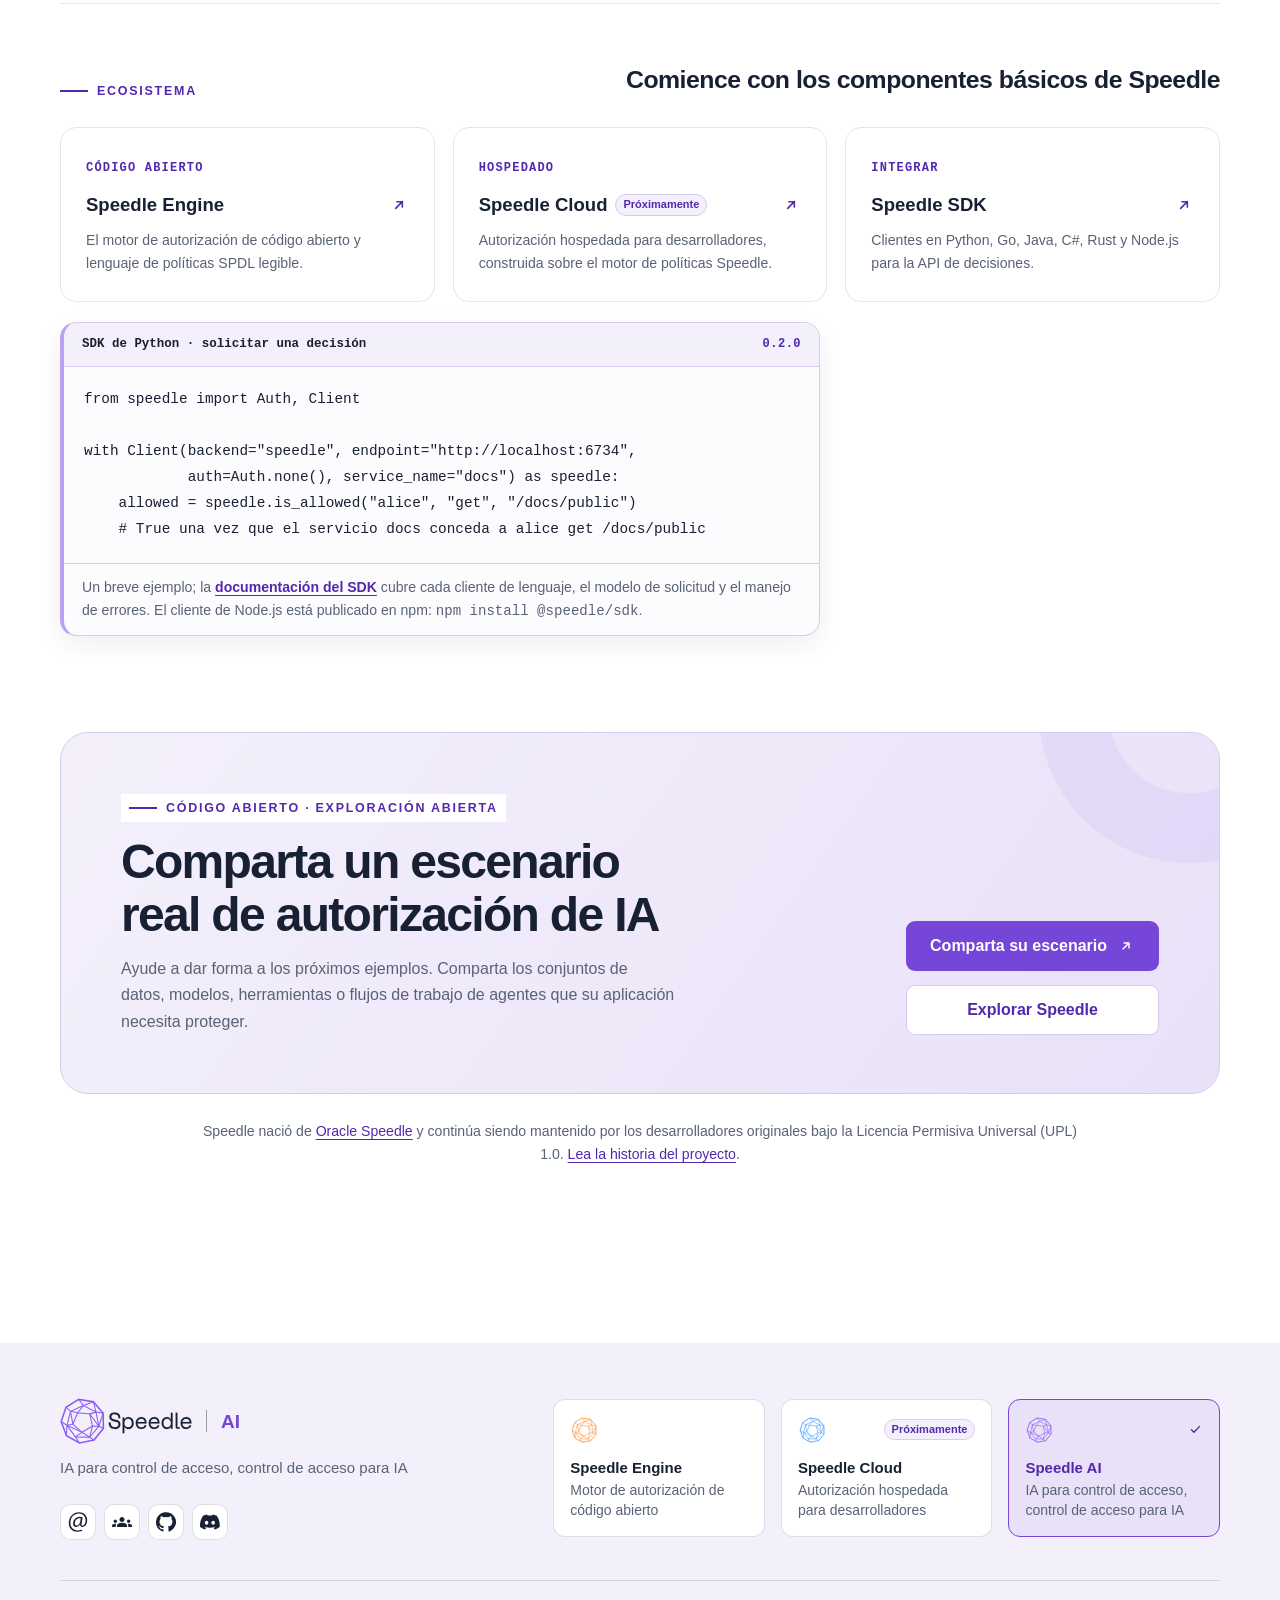
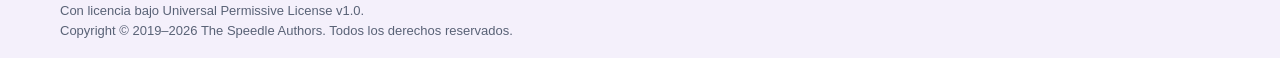
==== commit 3ab1ac18: "fix(site): match skill install cards to the site design Signed-off-by: William Cai <wcai@teramoby.co" ====
--- a/es/index.html
+++ b/es/index.html
@@ -222,41 +222,65 @@
           <div class="config-grid">
             <figure class="config-card skill-install">
               <figcaption><span>instalar + usar</span><span>Claude Code · ejemplo</span></figcaption>
-              <p class="install-note">Pide la instalación al agente y usa la habilidad</p>
-              <pre class="install-prompt" tabindex="0"><code>Instala esta habilidad por mí: https://github.com/teramoby/ai.speedle.io/tree/main/skills/speedle-policy-modeler</code></pre>
-              <button class="copy-prompt" type="button" data-success="Copiado" data-failure="No se pudo copiar; selecciona y copia la instrucción" hidden>Copiar instrucción</button>
-              <span class="copy-status" role="status"></span>
-              <pre tabindex="0"><code>/speedle-policy-modeler ./employee-handbook.md</code></pre>
-              <p class="install-note">La habilidad no necesita una clave de API. La validación requiere Speedle spctl, PMS/ADS y Python 3. Reinicia el agente si la habilidad no aparece.</p>
-              <details class="manual-install">
-                <summary>Instalación manual</summary>
-              <pre tabindex="0" aria-label="Instalar y usar el complemento de Speedle con Claude Code"><code>claude plugin marketplace add teramoby/ai.speedle.io
+              <div class="install-body">
+                <p class="mode-label">Pide la instalación al agente y usa la habilidad</p>
+                <div class="install-copy">
+                  <button class="copy-prompt" type="button" data-success="Copiado" data-failure="No se pudo copiar; selecciona y copia la instrucción" hidden>Copiar</button>
+                  <pre class="install-prompt" tabindex="0"><code>Instala esta habilidad por mí:
+https://github.com/teramoby/ai.speedle.io/tree/main/skills/speedle-policy-modeler</code></pre>
+                  <span class="copy-status" role="status"></span>
+                </div>
+                <div class="install-usage">
+                  <p class="mode-label">Usar la habilidad</p>
+                  <pre tabindex="0"><code>/speedle-policy-modeler ./employee-handbook.md</code></pre>
+                </div>
+                <p class="install-note">La habilidad no necesita una clave de API. La validación requiere Speedle spctl, PMS/ADS y Python 3. Reinicia el agente si la habilidad no aparece.</p>
+                <details class="manual-install">
+                  <summary>Instalación manual</summary>
+                  <div class="install-copy">
+                    <button class="copy-prompt" type="button" data-success="Copiado" data-failure="No se pudo copiar; selecciona y copia los comandos" hidden>Copiar</button>
+                    <pre tabindex="0" aria-label="Instalar y usar el complemento de Speedle con Claude Code"><code>claude plugin marketplace add teramoby/ai.speedle.io
 claude plugin install speedle@speedle
 
 # En Claude Code:
 /plugin configure speedle@speedle
 /speedle:speedle-policy-modeler ./employee-handbook.md</code></pre>
-                <p class="install-note">El complemento manual también añade el servidor MCP check. Configura su endpoint ADS y el nombre del servicio; establece un bearer token solo si ADS lo requiere.</p>
-              </details>
+                    <span class="copy-status" role="status"></span>
+                  </div>
+                  <p class="install-note">El complemento manual también añade el servidor MCP check. Configura su endpoint ADS y el nombre del servicio; establece un bearer token solo si ADS lo requiere.</p>
+                </details>
+              </div>
             </figure>
             <figure class="config-card skill-install">
               <figcaption><span>instalar + usar</span><span>Codex · ejemplo</span></figcaption>
-              <p class="install-note">Pide la instalación al agente y usa la habilidad</p>
-              <pre class="install-prompt" tabindex="0"><code>Instala esta habilidad por mí: https://github.com/teramoby/ai.speedle.io/tree/main/skills/speedle-policy-modeler</code></pre>
-              <button class="copy-prompt" type="button" data-success="Copiado" data-failure="No se pudo copiar; selecciona y copia la instrucción" hidden>Copiar instrucción</button>
-              <span class="copy-status" role="status"></span>
-              <pre tabindex="0"><code>$speedle-policy-modeler ./employee-handbook.md</code></pre>
-              <p class="install-note">La habilidad no necesita una clave de API. La validación requiere Speedle spctl, PMS/ADS y Python 3. Reinicia el agente si la habilidad no aparece.</p>
-              <details class="manual-install">
-                <summary>Instalación manual</summary>
-              <pre tabindex="0" aria-label="Instalar y usar la habilidad de modelado de políticas Speedle con Codex"><code>git clone --depth 1 https://github.com/teramoby/ai.speedle.io.git
+              <div class="install-body">
+                <p class="mode-label">Pide la instalación al agente y usa la habilidad</p>
+                <div class="install-copy">
+                  <button class="copy-prompt" type="button" data-success="Copiado" data-failure="No se pudo copiar; selecciona y copia la instrucción" hidden>Copiar</button>
+                  <pre class="install-prompt" tabindex="0"><code>Instala esta habilidad por mí:
+https://github.com/teramoby/ai.speedle.io/tree/main/skills/speedle-policy-modeler</code></pre>
+                  <span class="copy-status" role="status"></span>
+                </div>
+                <div class="install-usage">
+                  <p class="mode-label">Usar la habilidad</p>
+                  <pre tabindex="0"><code>$speedle-policy-modeler ./employee-handbook.md</code></pre>
+                </div>
+                <p class="install-note">La habilidad no necesita una clave de API. La validación requiere Speedle spctl, PMS/ADS y Python 3. Reinicia el agente si la habilidad no aparece.</p>
+                <details class="manual-install">
+                  <summary>Instalación manual</summary>
+                  <div class="install-copy">
+                    <button class="copy-prompt" type="button" data-success="Copiado" data-failure="No se pudo copiar; selecciona y copia los comandos" hidden>Copiar</button>
+                    <pre tabindex="0" aria-label="Instalar y usar la habilidad de modelado de políticas Speedle con Codex"><code>git clone --depth 1 https://github.com/teramoby/ai.speedle.io.git
 mkdir -p ~/.agents/skills
 cp -R ai.speedle.io/skills/speedle-policy-modeler \
   ~/.agents/skills/
 
 # En la CLI de Codex o la extensión de IDE:
 $speedle-policy-modeler ./employee-handbook.md</code></pre>
-              </details>
+                    <span class="copy-status" role="status"></span>
+                  </div>
+                </details>
+              </div>
             </figure>
           </div>
 
--- a/styles.css
+++ b/styles.css
@@ -459,6 +459,29 @@
 .config-card figcaption { display: flex; align-items: center; justify-content: space-between; gap: 12px; padding: 13px 18px; border-bottom: 1px solid var(--line-purple); color: var(--ink); background: var(--tint-light); font: 600 .78rem/1.4 var(--mono); }
 .config-card figcaption span:last-child { color: var(--primary-dark); font-size: .75rem; letter-spacing: .04em; text-transform: uppercase; }
 .config-card pre { max-width: 100%; margin: 0; padding: 20px; overflow: auto; color: var(--ink); font: 500 .9rem/1.8 var(--mono); white-space: pre-wrap; overflow-wrap: break-word; }
+
+/* Agent-first skill installation cards share the configuration card type scale. */
+.skill-install .install-body { display: grid; gap: 16px; padding: 18px; }
+.skill-install p { margin: 0; }
+.skill-install .mode-label { max-width: none; }
+.skill-install .install-note, .copy-status { color: var(--muted); font-size: .88rem; line-height: 1.65; }
+.install-copy { display: grid; min-width: 0; border: 1px solid var(--line); border-radius: var(--radius-control); background: var(--soft); }
+.skill-install pre { min-width: 0; padding: 12px 16px 16px; white-space: pre; overflow-wrap: normal; hyphens: none; }
+.copy-prompt { justify-self: end; margin: 8px 12px 0; padding: 4px 10px; border: 1px solid var(--line-purple); border-radius: var(--radius-control); background: var(--white); color: var(--primary-dark); font: 600 .75rem/1.65 var(--mono); }
+.copy-prompt:hover { border-color: var(--primary-dark); background: var(--tint); }
+.copy-prompt:disabled { cursor: wait; }
+.copy-status { padding: 0 16px 12px; }
+.copy-status:empty { display: none; }
+.install-usage { display: grid; min-width: 0; gap: 8px; }
+.install-usage pre { padding: 12px 16px; border: 1px solid var(--line); border-radius: var(--radius-control); background: var(--soft); }
+.manual-install { min-width: 0; border-top: 1px solid var(--line); }
+.manual-install summary { display: flex; align-items: center; gap: 8px; width: fit-content; padding: 14px 0 0; cursor: pointer; list-style: none; color: var(--muted); font: 600 .78rem/1.65 var(--mono); }
+.manual-install summary::-webkit-details-marker { display: none; }
+.manual-install summary::before { content: ""; width: 7px; height: 7px; flex: none; border-right: 1px solid currentColor; border-bottom: 1px solid currentColor; transform: rotate(-45deg); }
+.manual-install[open] summary::before { transform: rotate(45deg); }
+.manual-install summary:hover { color: var(--primary-dark); text-decoration: underline; text-underline-offset: 4px; }
+.manual-install > .install-copy, .manual-install > .install-note { margin-top: 14px; }
+
 .mcp-resources { display: flex; flex-wrap: wrap; align-items: center; gap: 10px 22px; margin-top: 28px; font-size: .88rem; line-height: 1.65; }
 .mcp-resources > span { margin-right: 4px; color: var(--muted); }
 .mcp-resources a { color: var(--primary-dark); font-weight: 700; }
@@ -830,11 +853,3 @@
   html { scroll-behavior: auto; }
   *, *::before, *::after { animation: none !important; transition: none !important; }
 }
-
-/* Agent-first skill installation cards. */
-.skill-install .install-prompt { white-space: pre-wrap; overflow-wrap: anywhere; }
-.skill-install .install-note { margin: 16px 20px; color: var(--muted); font-size: .88rem; }
-.copy-prompt { margin: 0 20px 12px; padding: 8px 12px; border: 1px solid var(--line-purple); border-radius: var(--radius-control); background: var(--white); color: var(--primary-dark); }
-.copy-status { display: block; margin: 0 20px; color: var(--muted); font-size: .88rem; }
-.manual-install { border-top: 1px solid var(--line); }
-.manual-install summary { padding: 16px 20px; cursor: pointer; color: var(--primary-dark); }
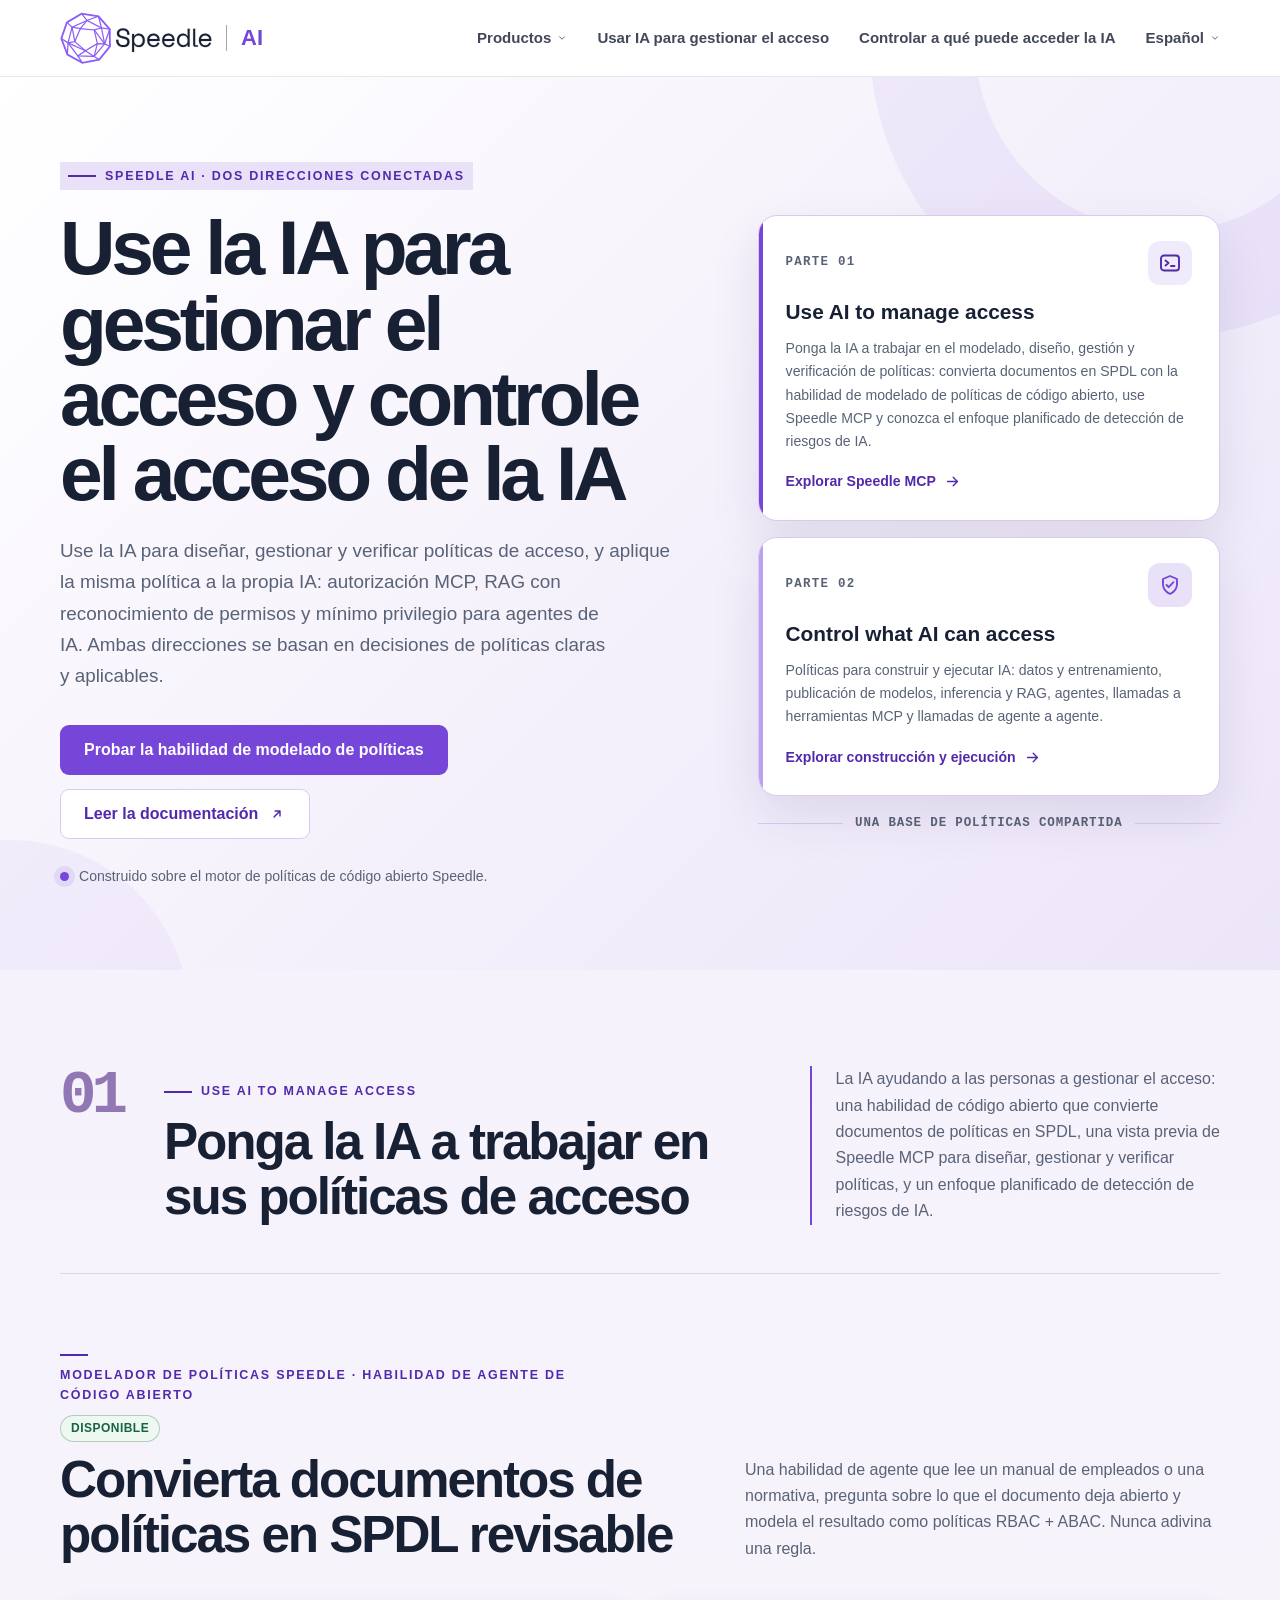
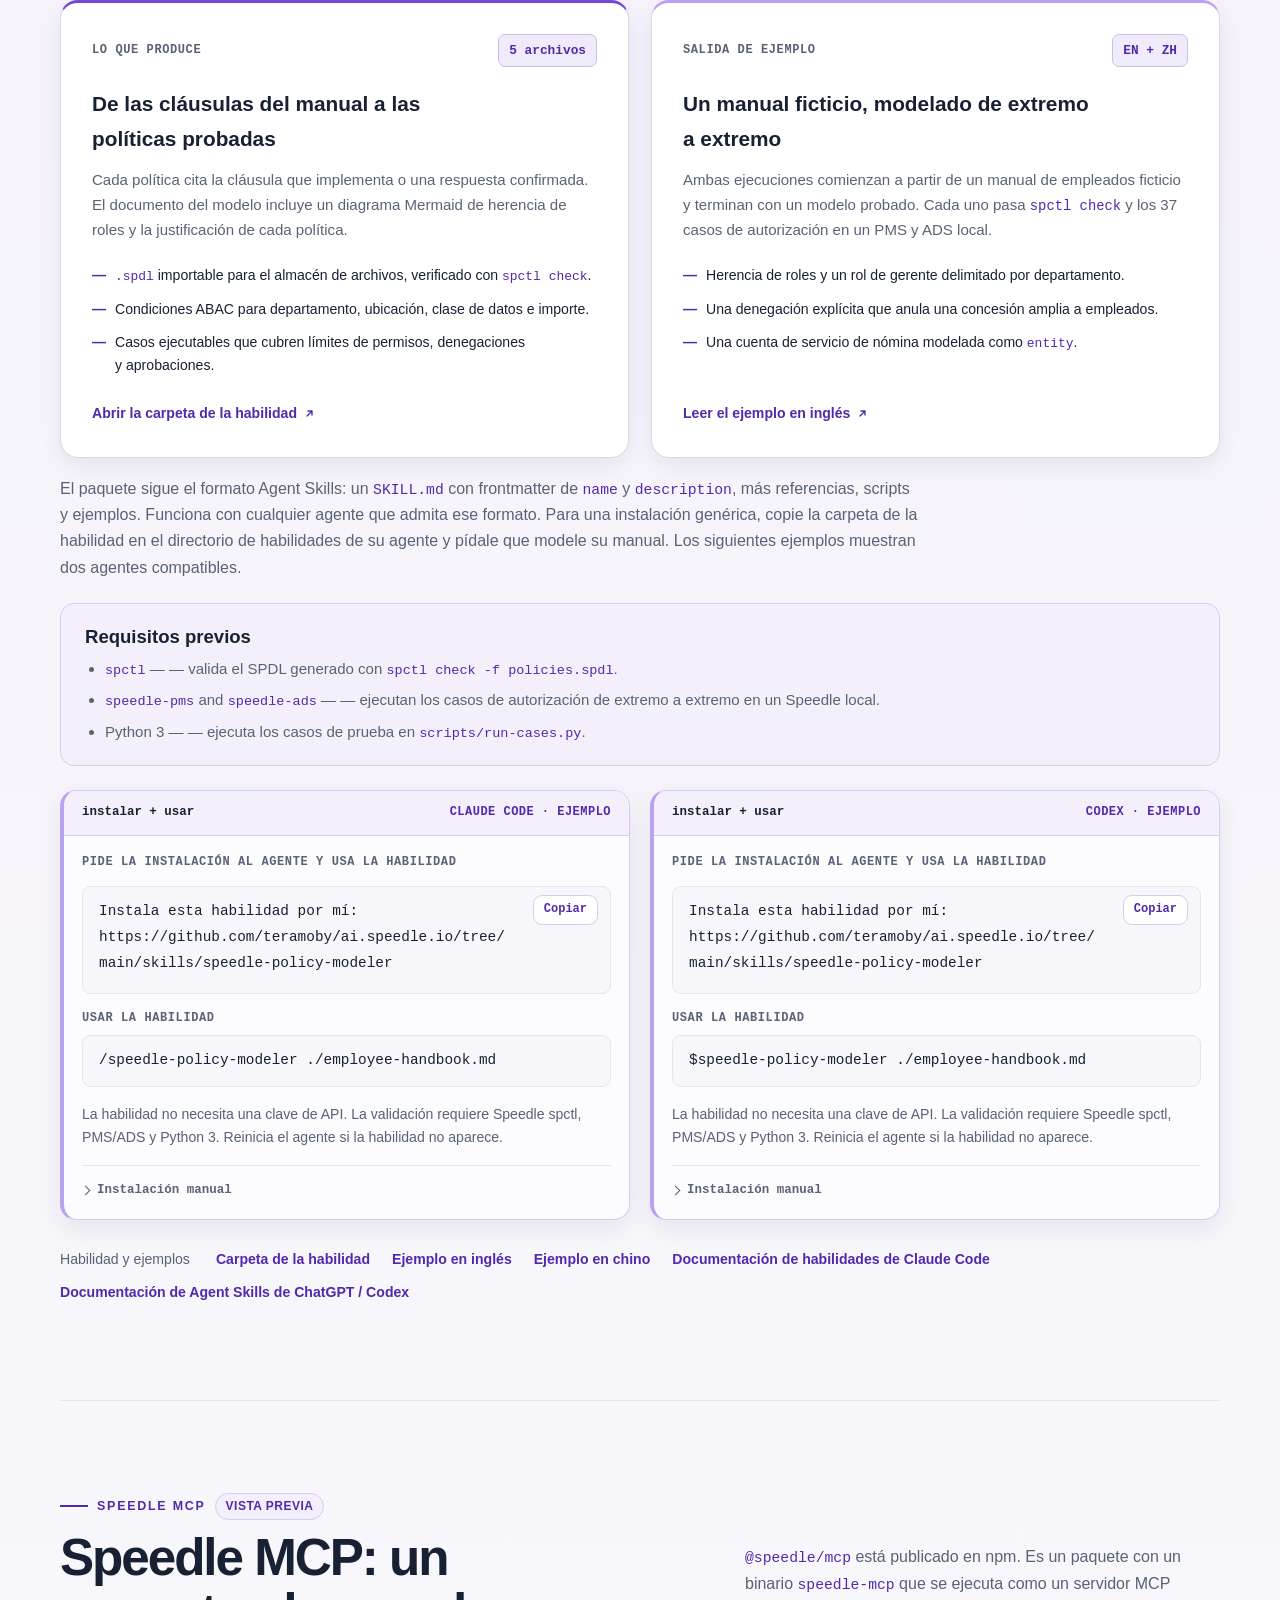
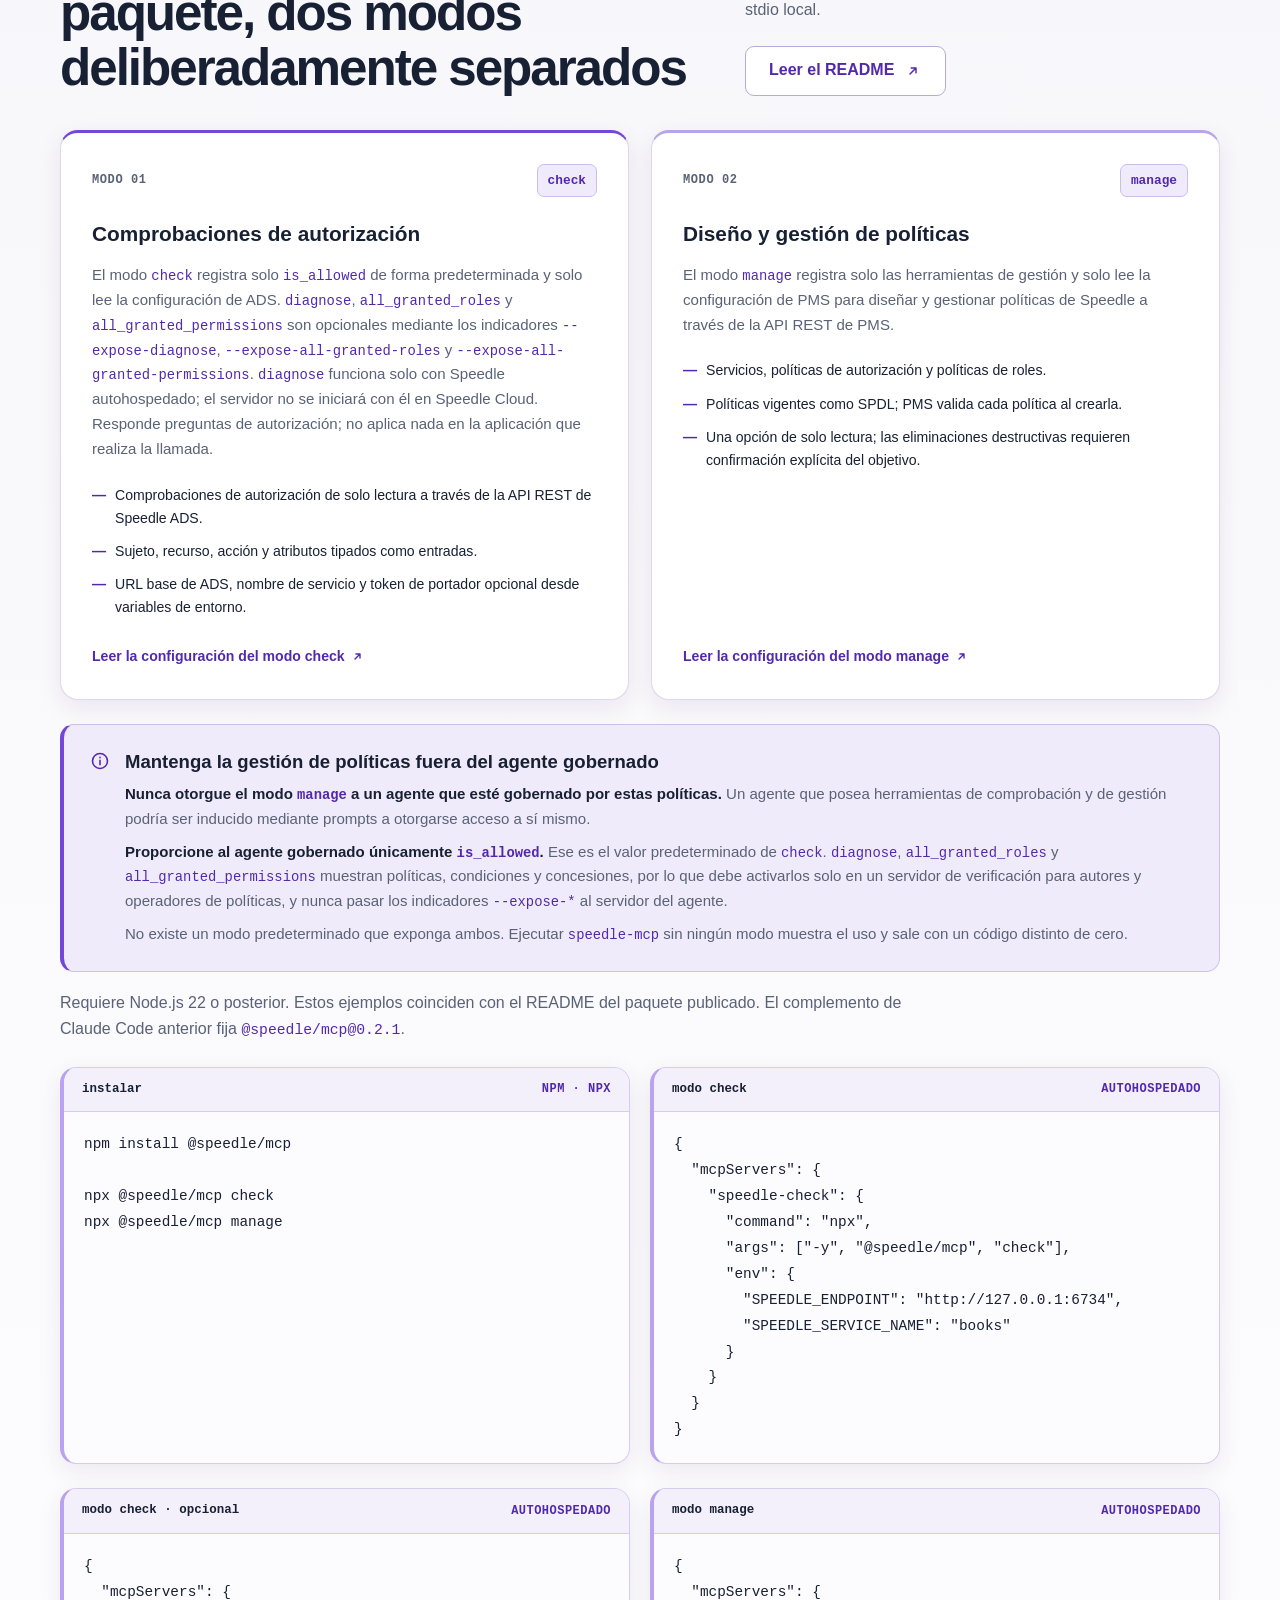
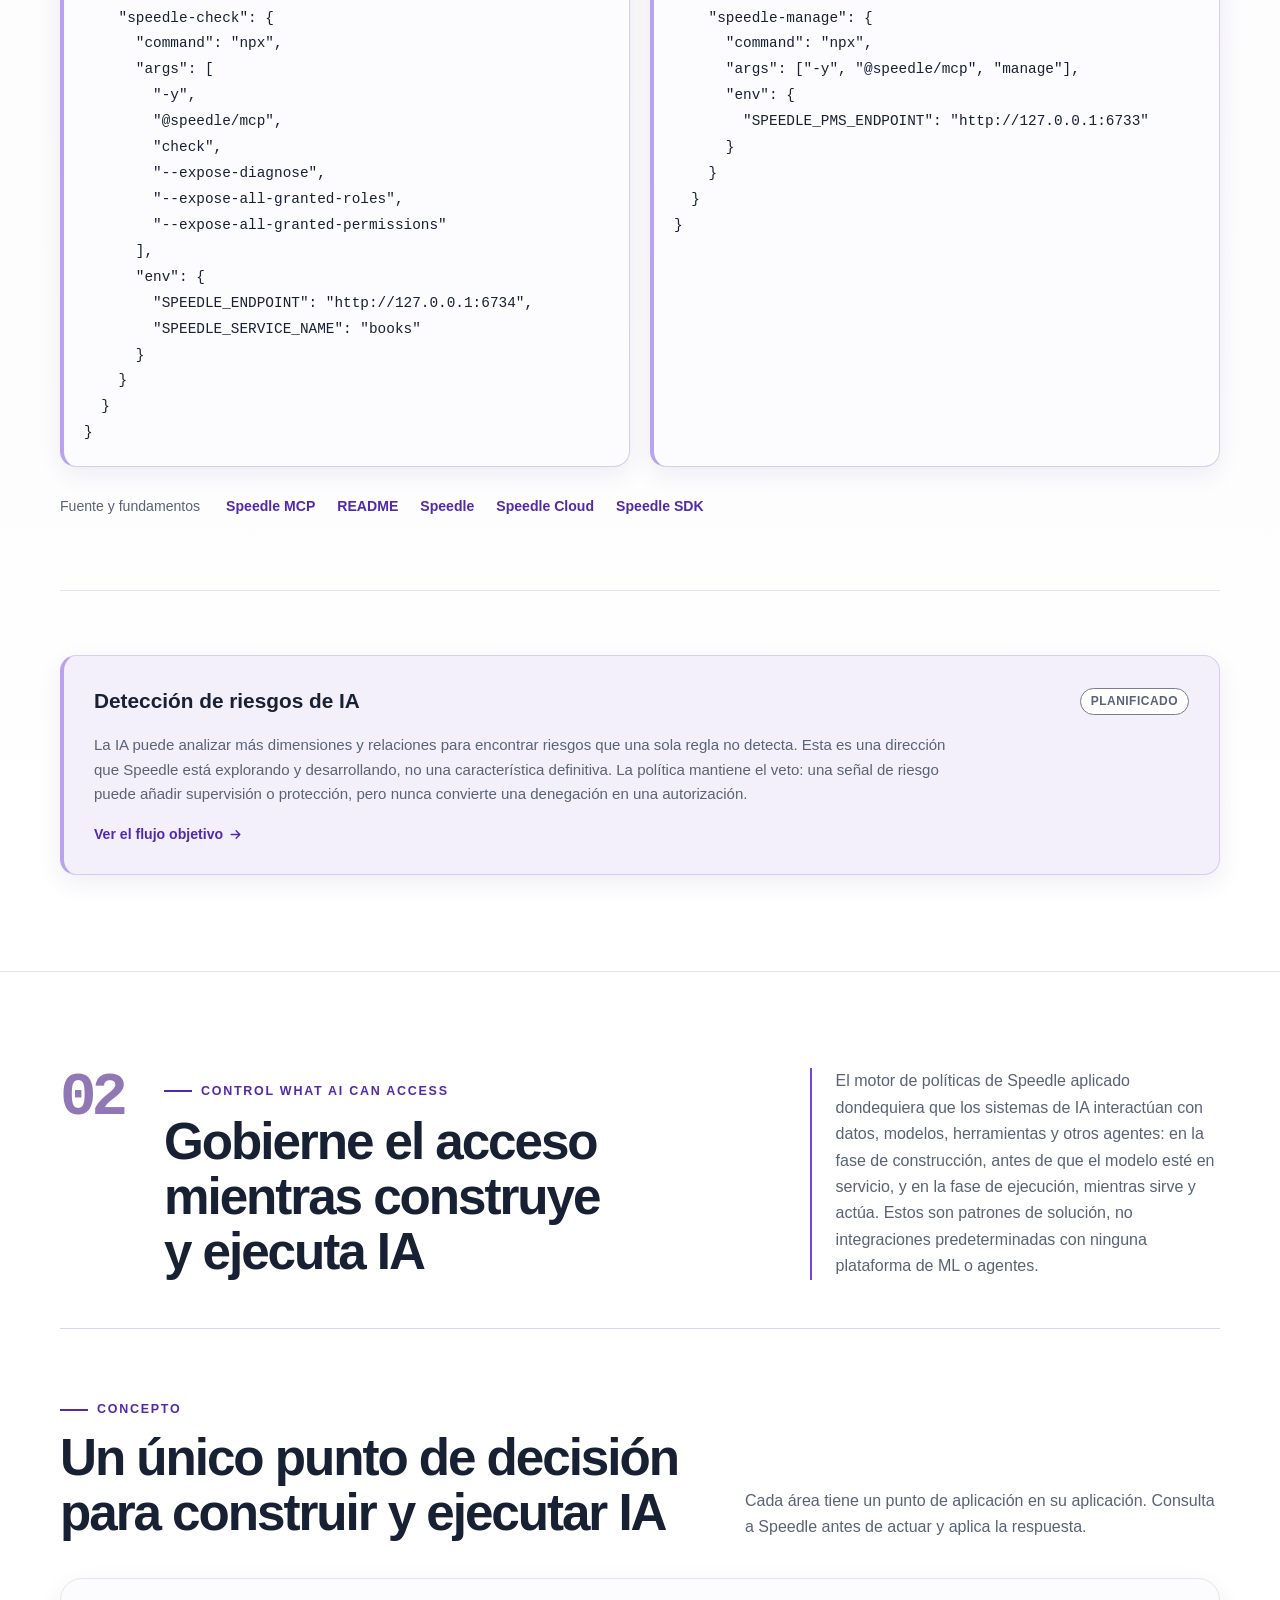
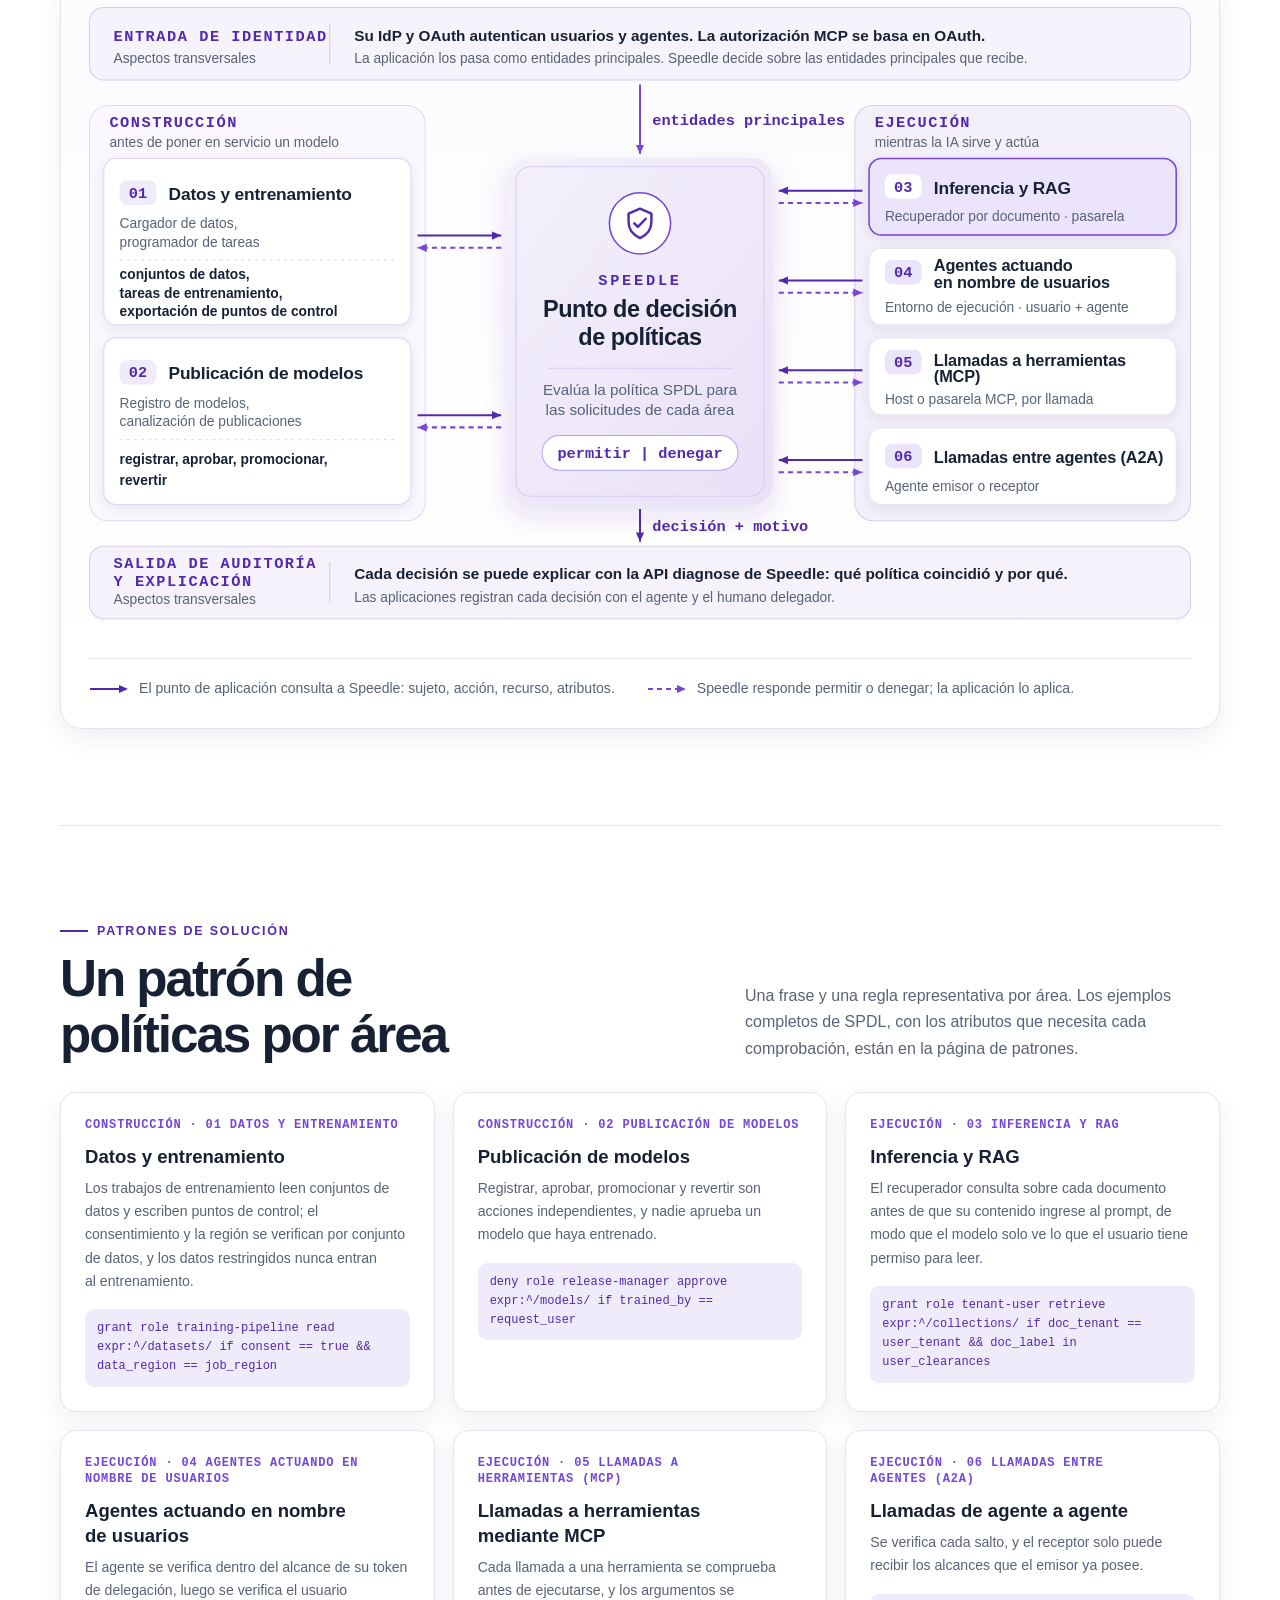
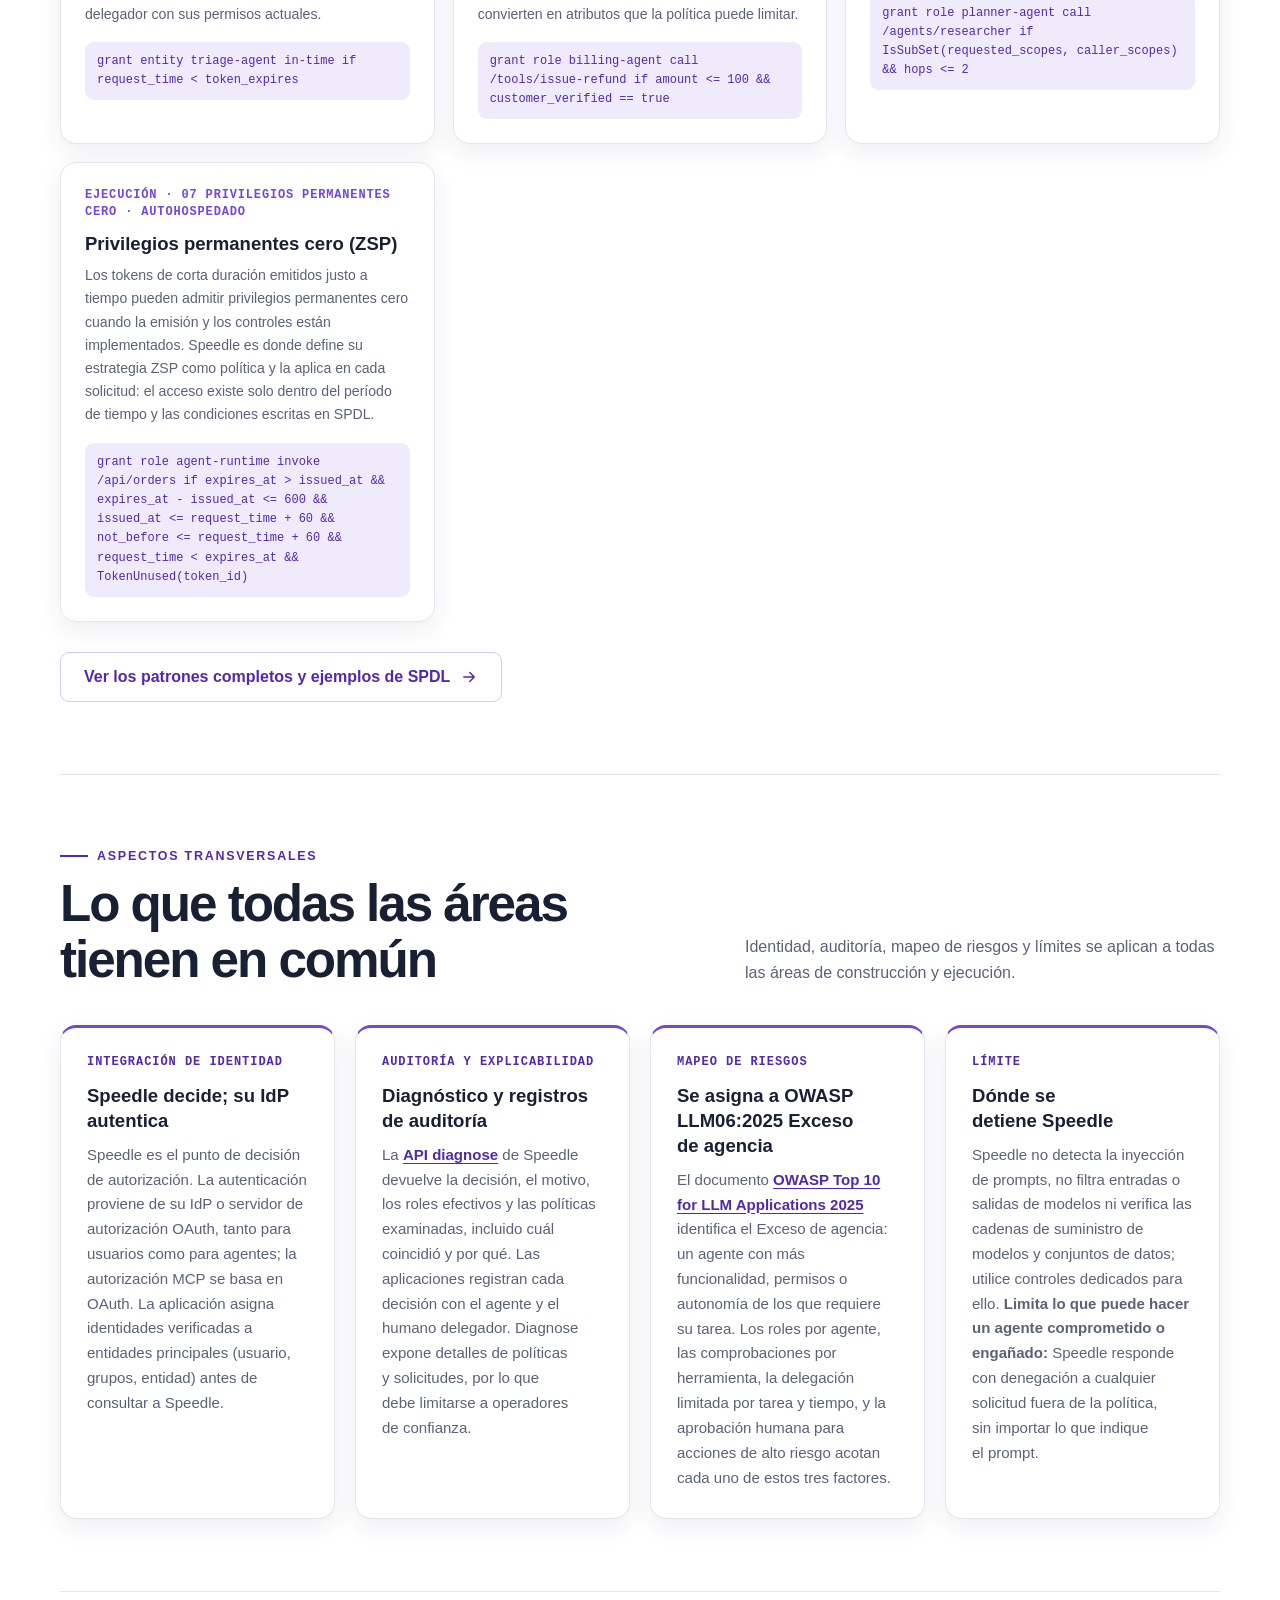
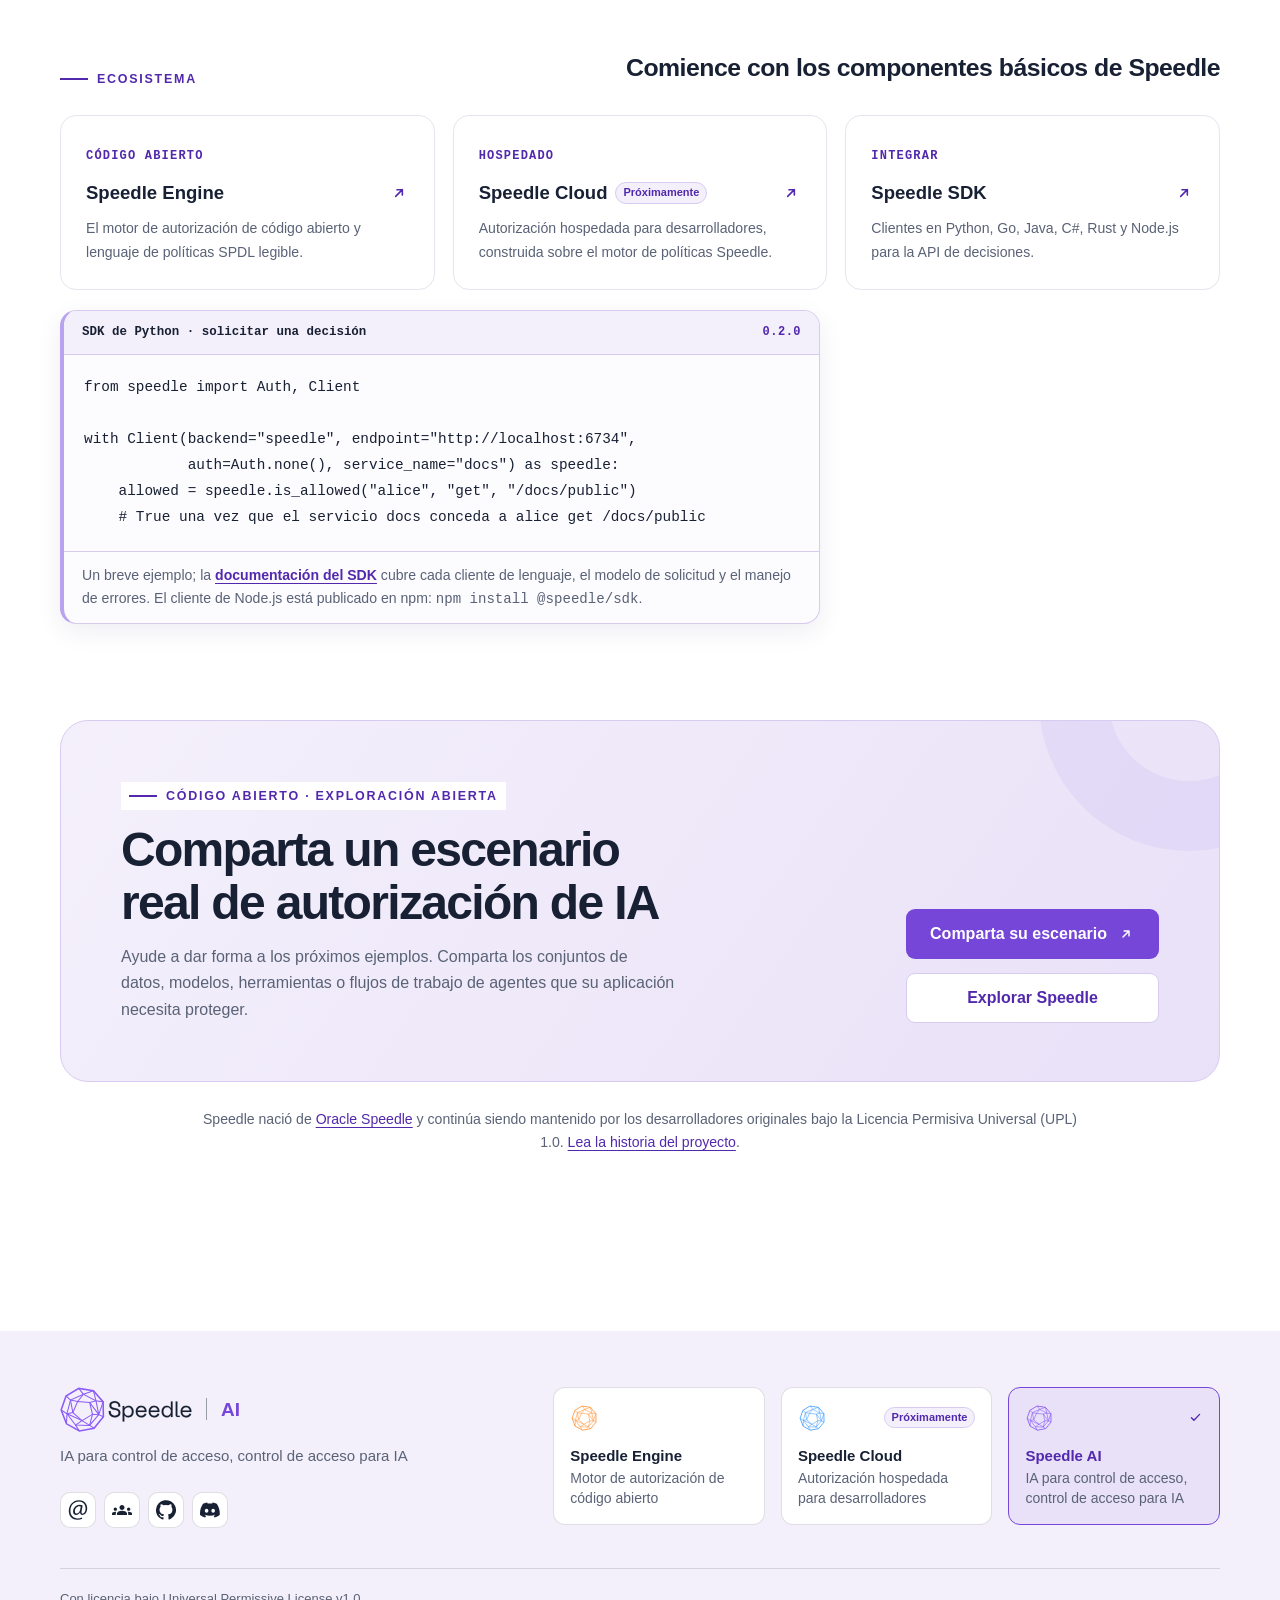
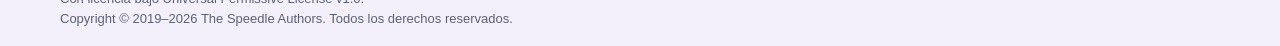
==== commit 46620224: "fix(site): wrap skill prompts and inline copy controls" ====
--- a/es/index.html
+++ b/es/index.html
@@ -227,7 +227,7 @@
                 <div class="install-copy">
                   <button class="copy-prompt" type="button" data-success="Copiado" data-failure="No se pudo copiar; selecciona y copia la instrucción" hidden>Copiar</button>
                   <pre class="install-prompt" tabindex="0"><code>Instala esta habilidad por mí:
-https://github.com/teramoby/ai.speedle.io/tree/main/skills/speedle-policy-modeler</code></pre>
+<span class="install-url">https://github.com/teramoby/ai.speedle.io/tree/main/skills/speedle-policy-modeler</span></code></pre>
                   <span class="copy-status" role="status"></span>
                 </div>
                 <div class="install-usage">
@@ -258,7 +258,7 @@
                 <div class="install-copy">
                   <button class="copy-prompt" type="button" data-success="Copiado" data-failure="No se pudo copiar; selecciona y copia la instrucción" hidden>Copiar</button>
                   <pre class="install-prompt" tabindex="0"><code>Instala esta habilidad por mí:
-https://github.com/teramoby/ai.speedle.io/tree/main/skills/speedle-policy-modeler</code></pre>
+<span class="install-url">https://github.com/teramoby/ai.speedle.io/tree/main/skills/speedle-policy-modeler</span></code></pre>
                   <span class="copy-status" role="status"></span>
                 </div>
                 <div class="install-usage">
--- a/styles.css
+++ b/styles.css
@@ -465,15 +465,18 @@
 .skill-install p { margin: 0; }
 .skill-install .mode-label { max-width: none; }
 .skill-install .install-note, .copy-status { color: var(--muted); font-size: .88rem; line-height: 1.65; }
-.install-copy { display: grid; min-width: 0; border: 1px solid var(--line); border-radius: var(--radius-control); background: var(--soft); }
+.install-copy { position: relative; display: grid; min-width: 0; border: 1px solid var(--line); border-radius: var(--radius-control); background: var(--soft); }
 .skill-install pre { min-width: 0; padding: 12px 16px 16px; white-space: pre; overflow-wrap: normal; hyphens: none; }
-.copy-prompt { justify-self: end; margin: 8px 12px 0; padding: 4px 10px; border: 1px solid var(--line-purple); border-radius: var(--radius-control); background: var(--white); color: var(--primary-dark); font: 600 .75rem/1.65 var(--mono); }
+.install-copy pre { margin-right: 84px; }
+.skill-install .install-prompt { white-space: pre-wrap; }
+.install-url { overflow-wrap: anywhere; }
+.copy-prompt { position: absolute; top: 8px; right: 12px; padding: 4px 10px; border: 1px solid var(--line-purple); border-radius: var(--radius-control); background: var(--white); color: var(--primary-dark); font: 600 .75rem/1.65 var(--mono); }
 .copy-prompt:hover { border-color: var(--primary-dark); background: var(--tint); }
 .copy-prompt:disabled { cursor: wait; }
 .copy-status { padding: 0 16px 12px; }
 .copy-status:empty { display: none; }
 .install-usage { display: grid; min-width: 0; gap: 8px; }
-.install-usage pre { padding: 12px 16px; border: 1px solid var(--line); border-radius: var(--radius-control); background: var(--soft); }
+.install-usage pre { padding: 12px 16px; white-space: pre-wrap; overflow-wrap: anywhere; border: 1px solid var(--line); border-radius: var(--radius-control); background: var(--soft); }
 .manual-install { min-width: 0; border-top: 1px solid var(--line); }
 .manual-install summary { display: flex; align-items: center; gap: 8px; width: fit-content; padding: 14px 0 0; cursor: pointer; list-style: none; color: var(--muted); font: 600 .78rem/1.65 var(--mono); }
 .manual-install summary::-webkit-details-marker { display: none; }
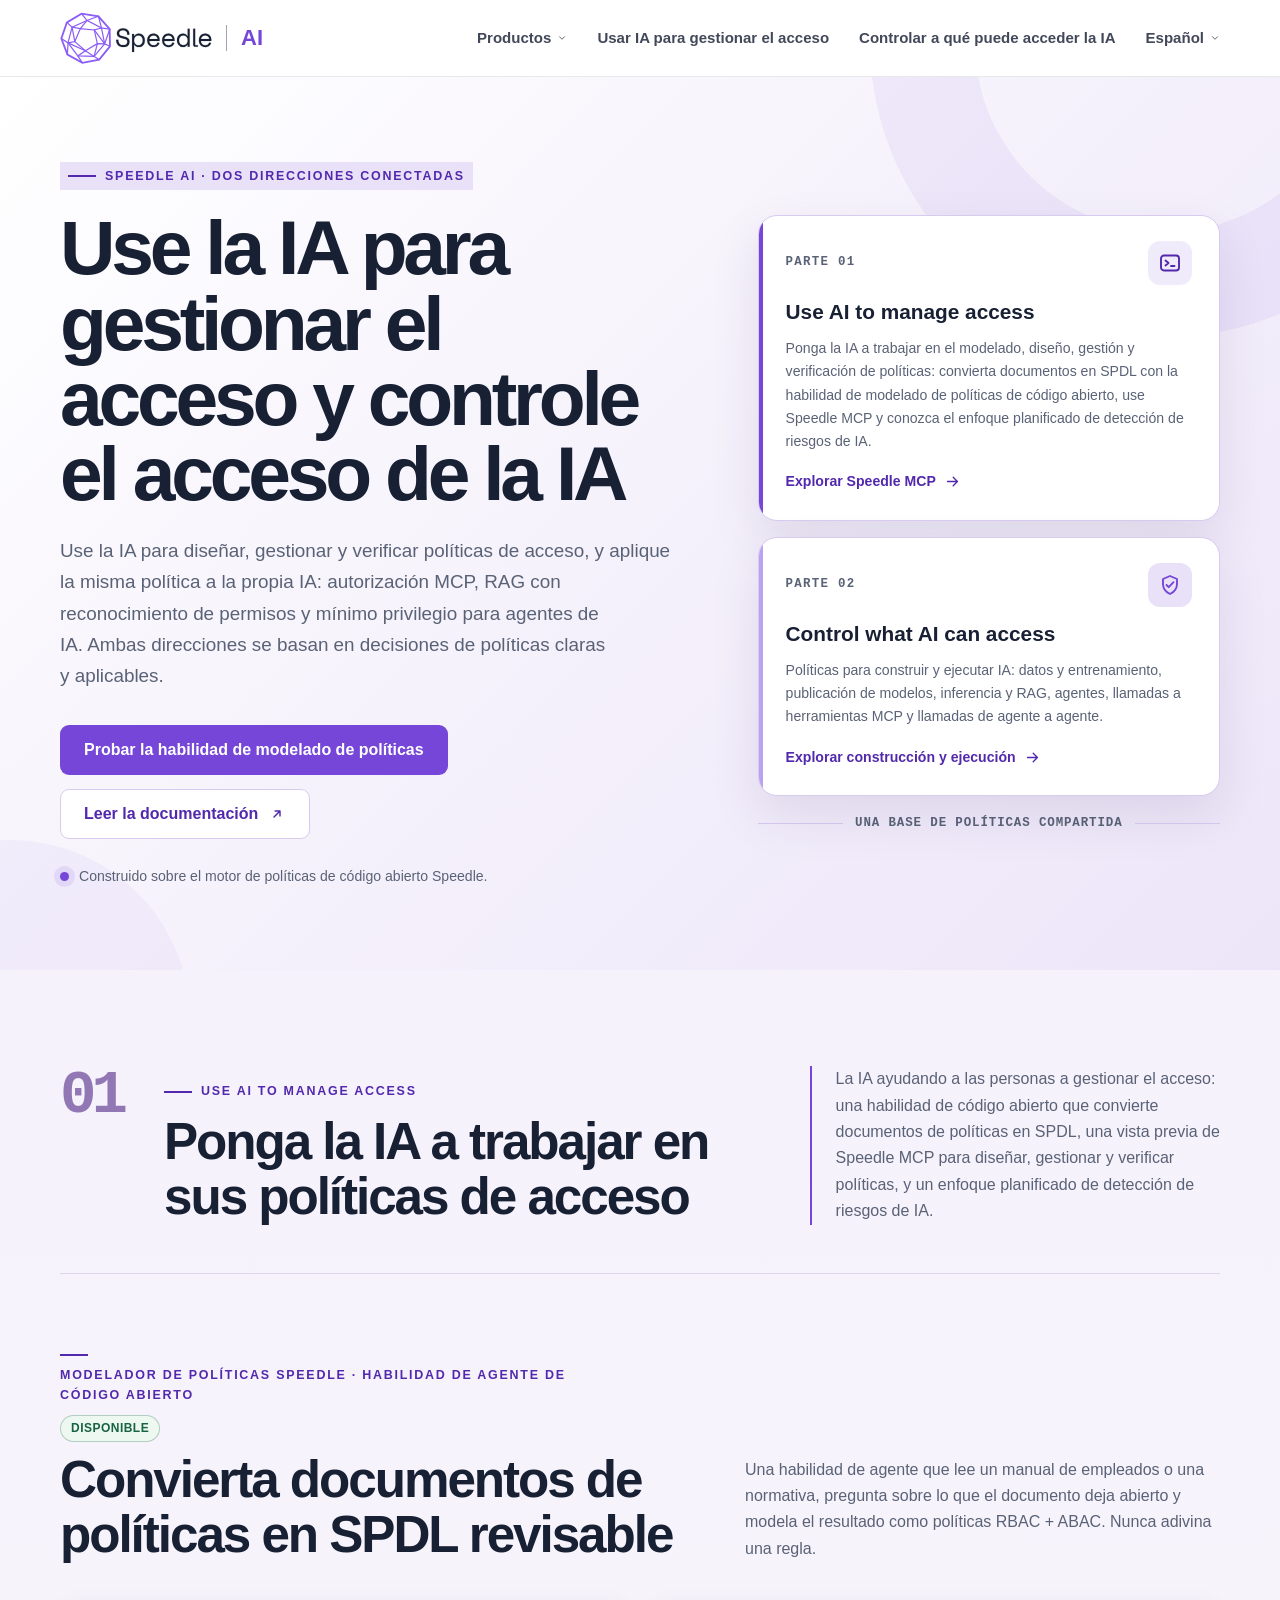
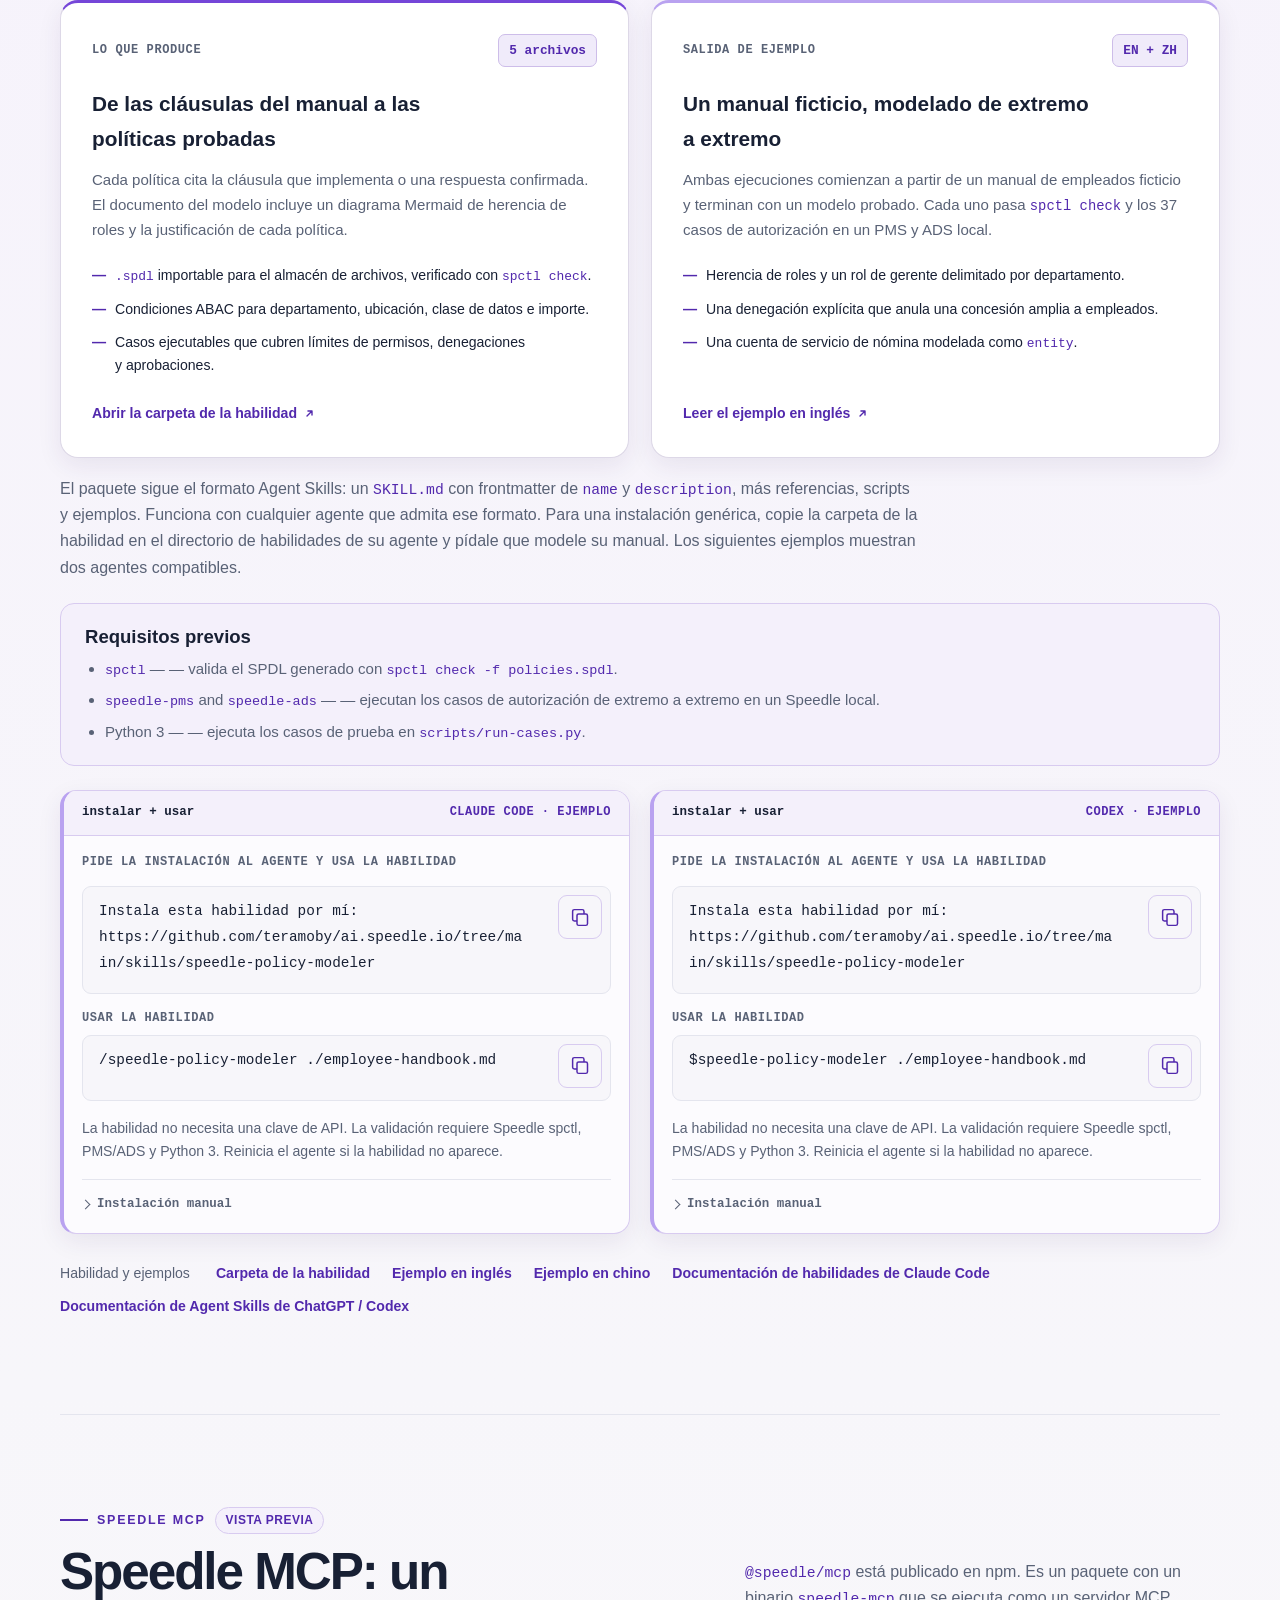
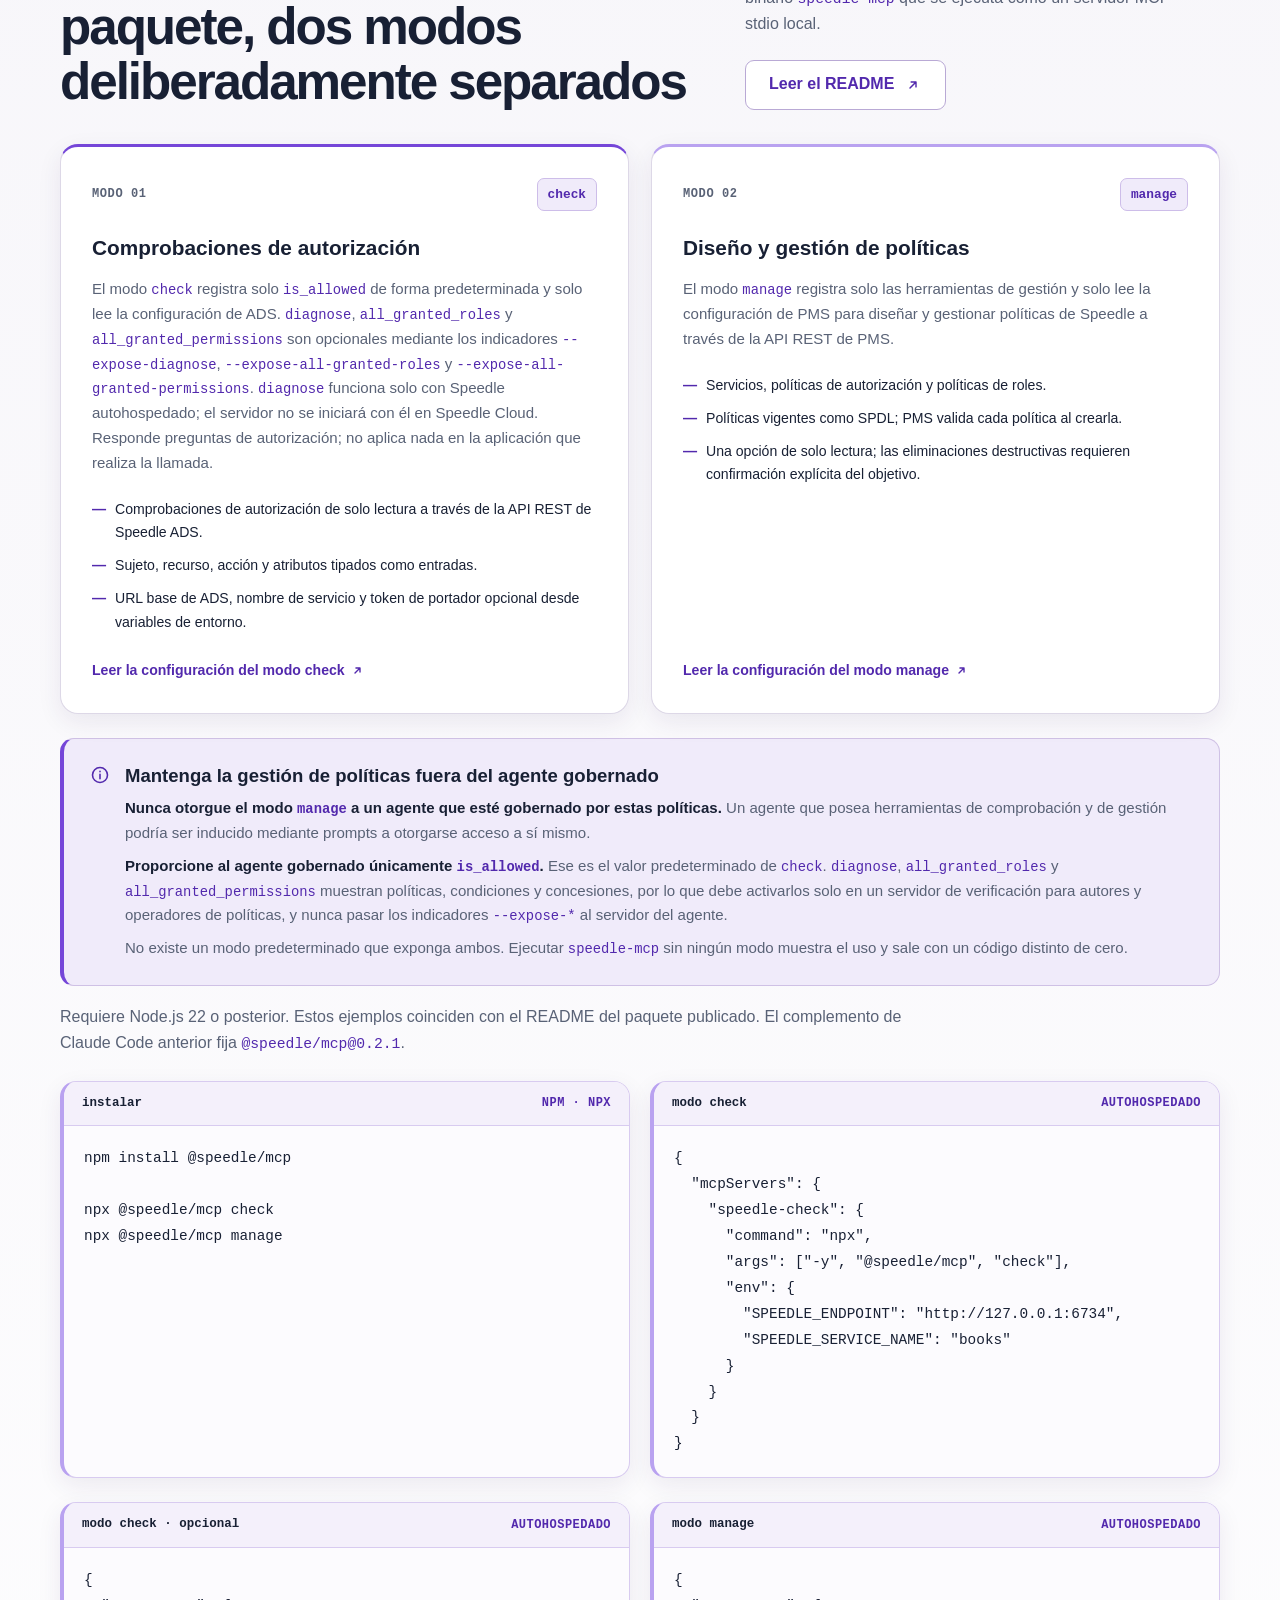
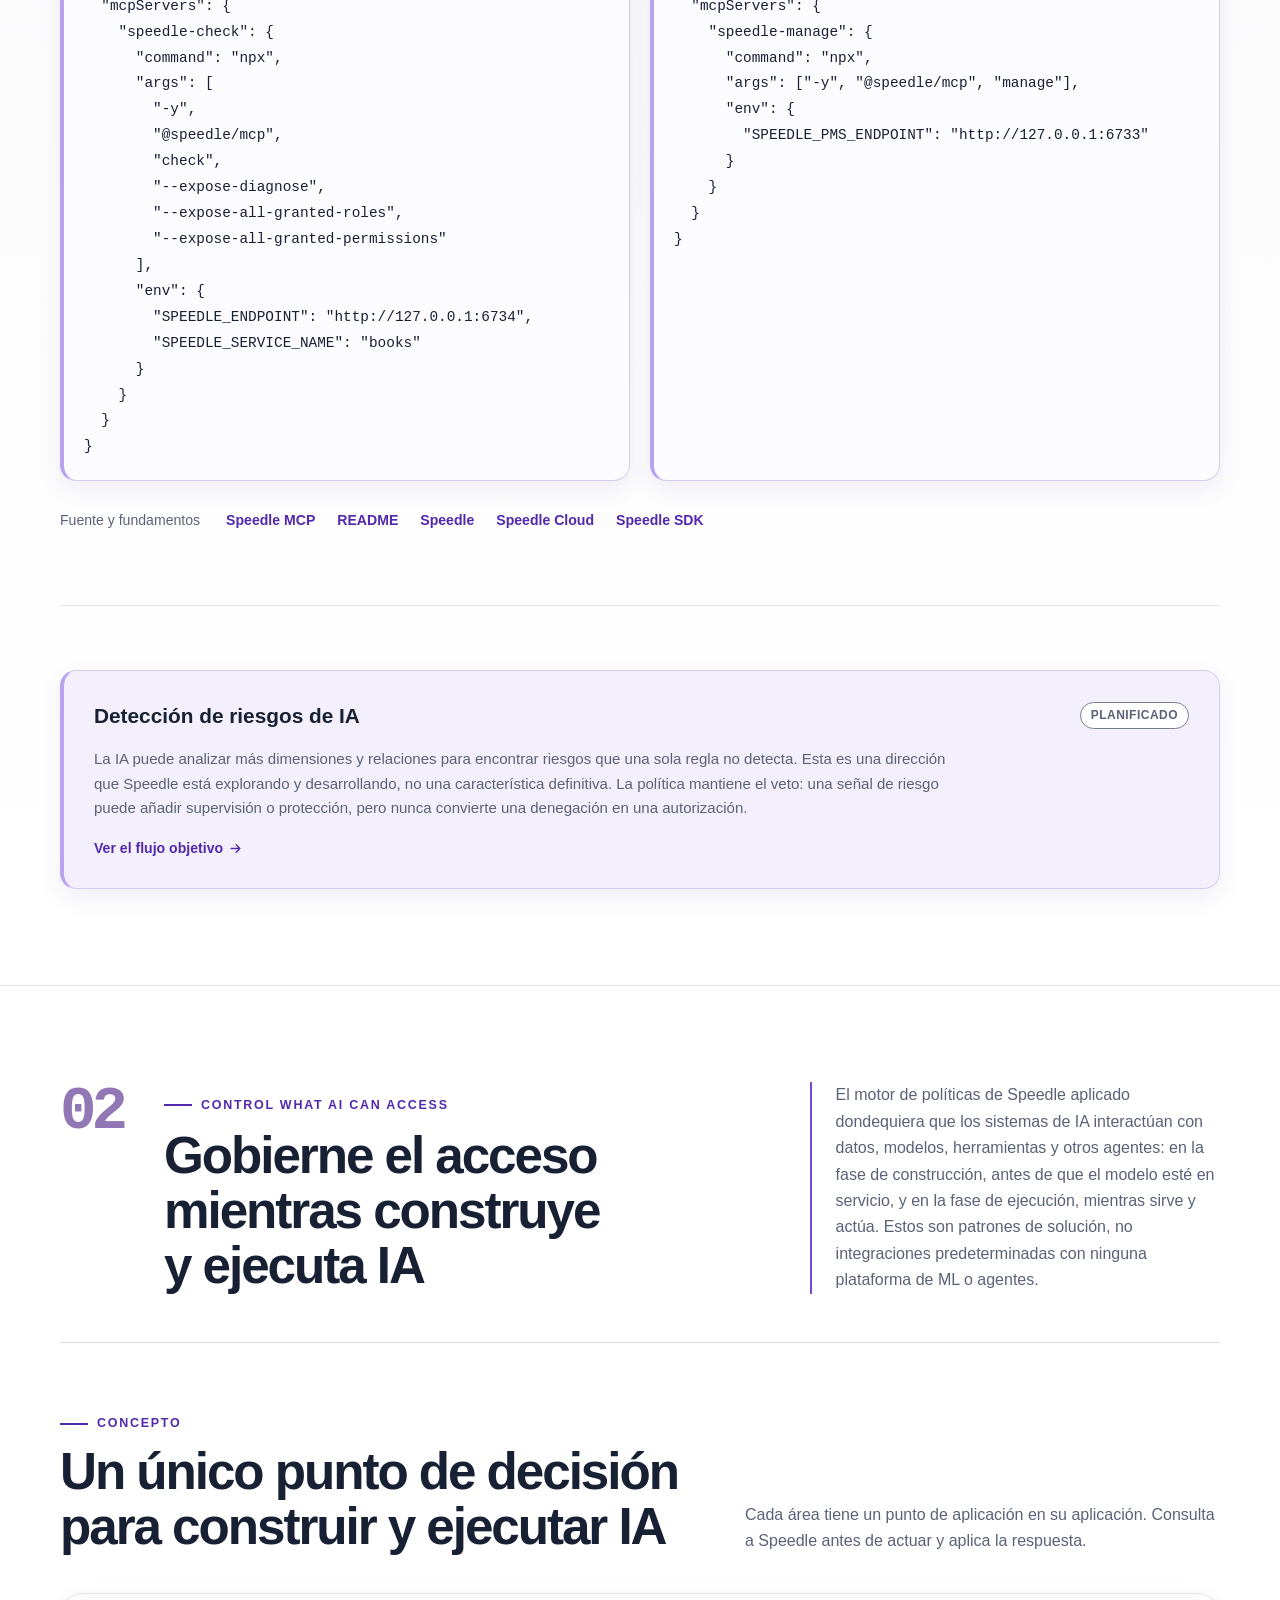
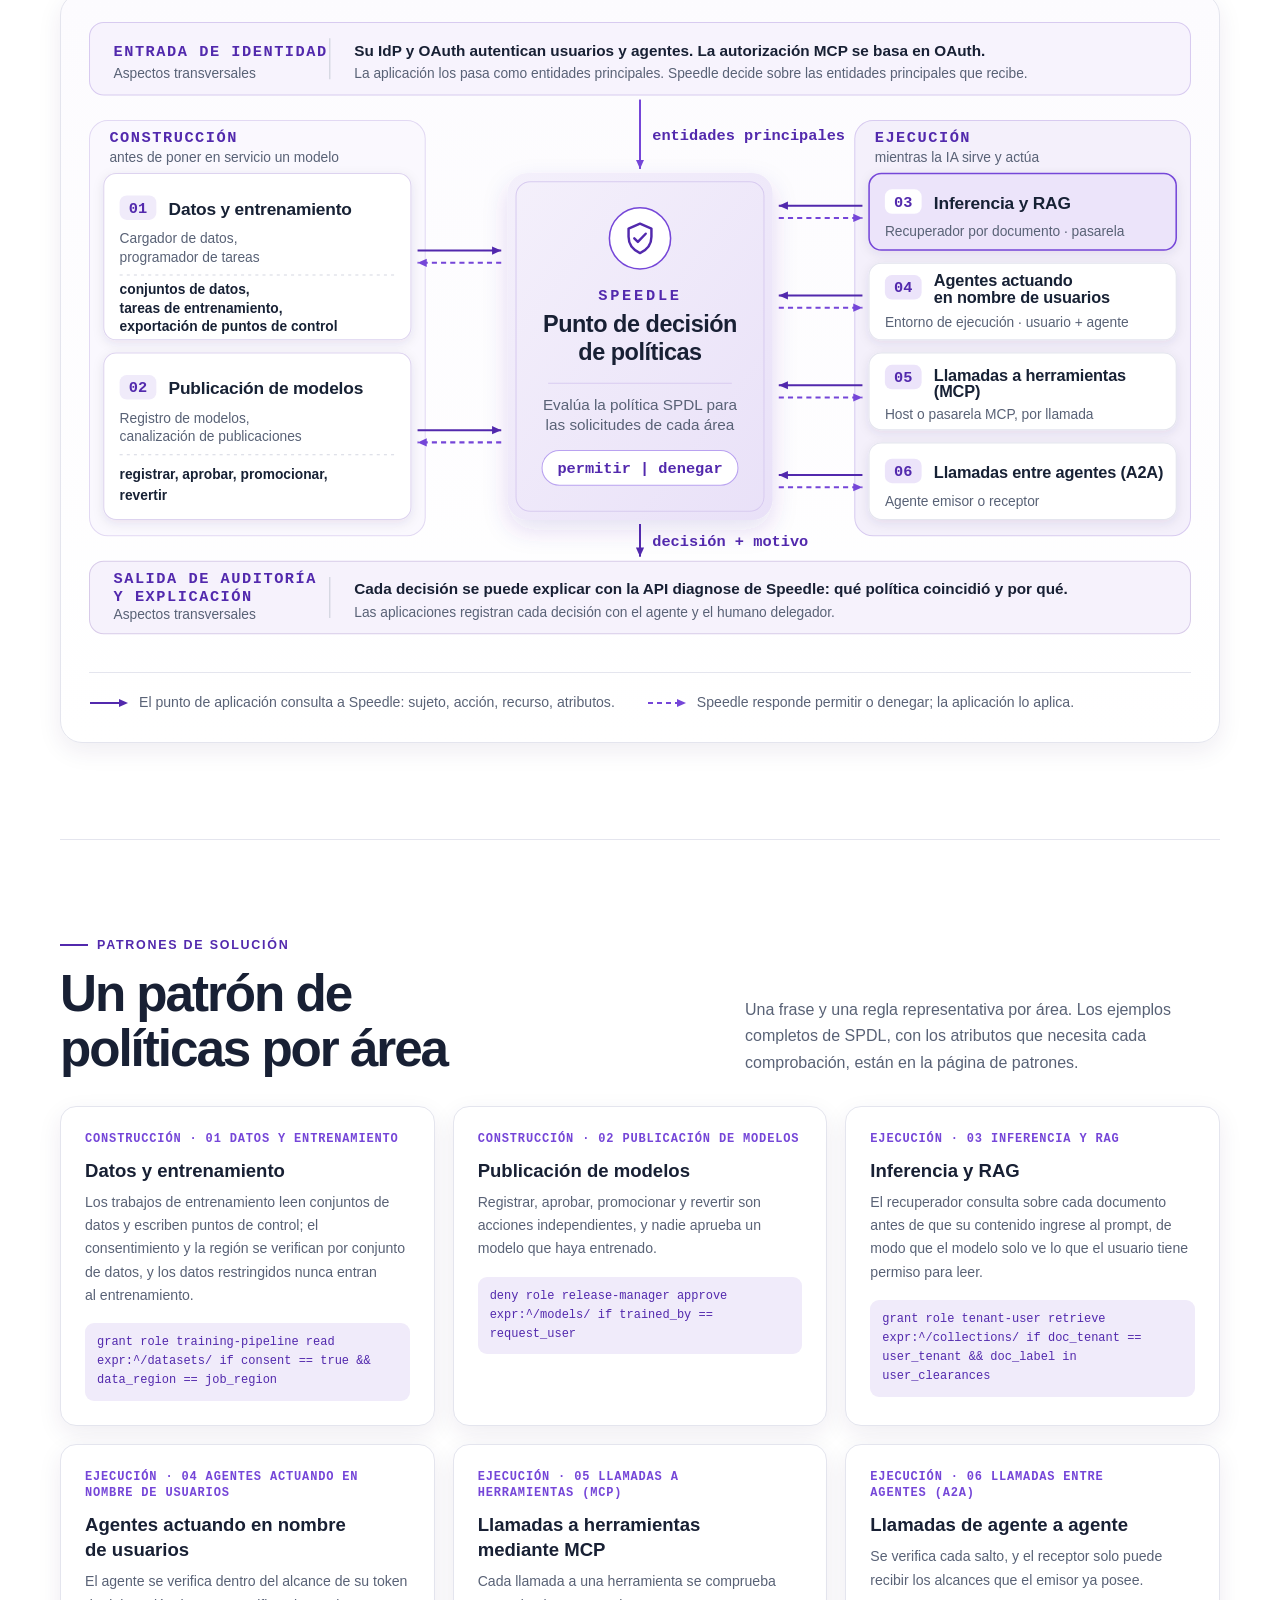
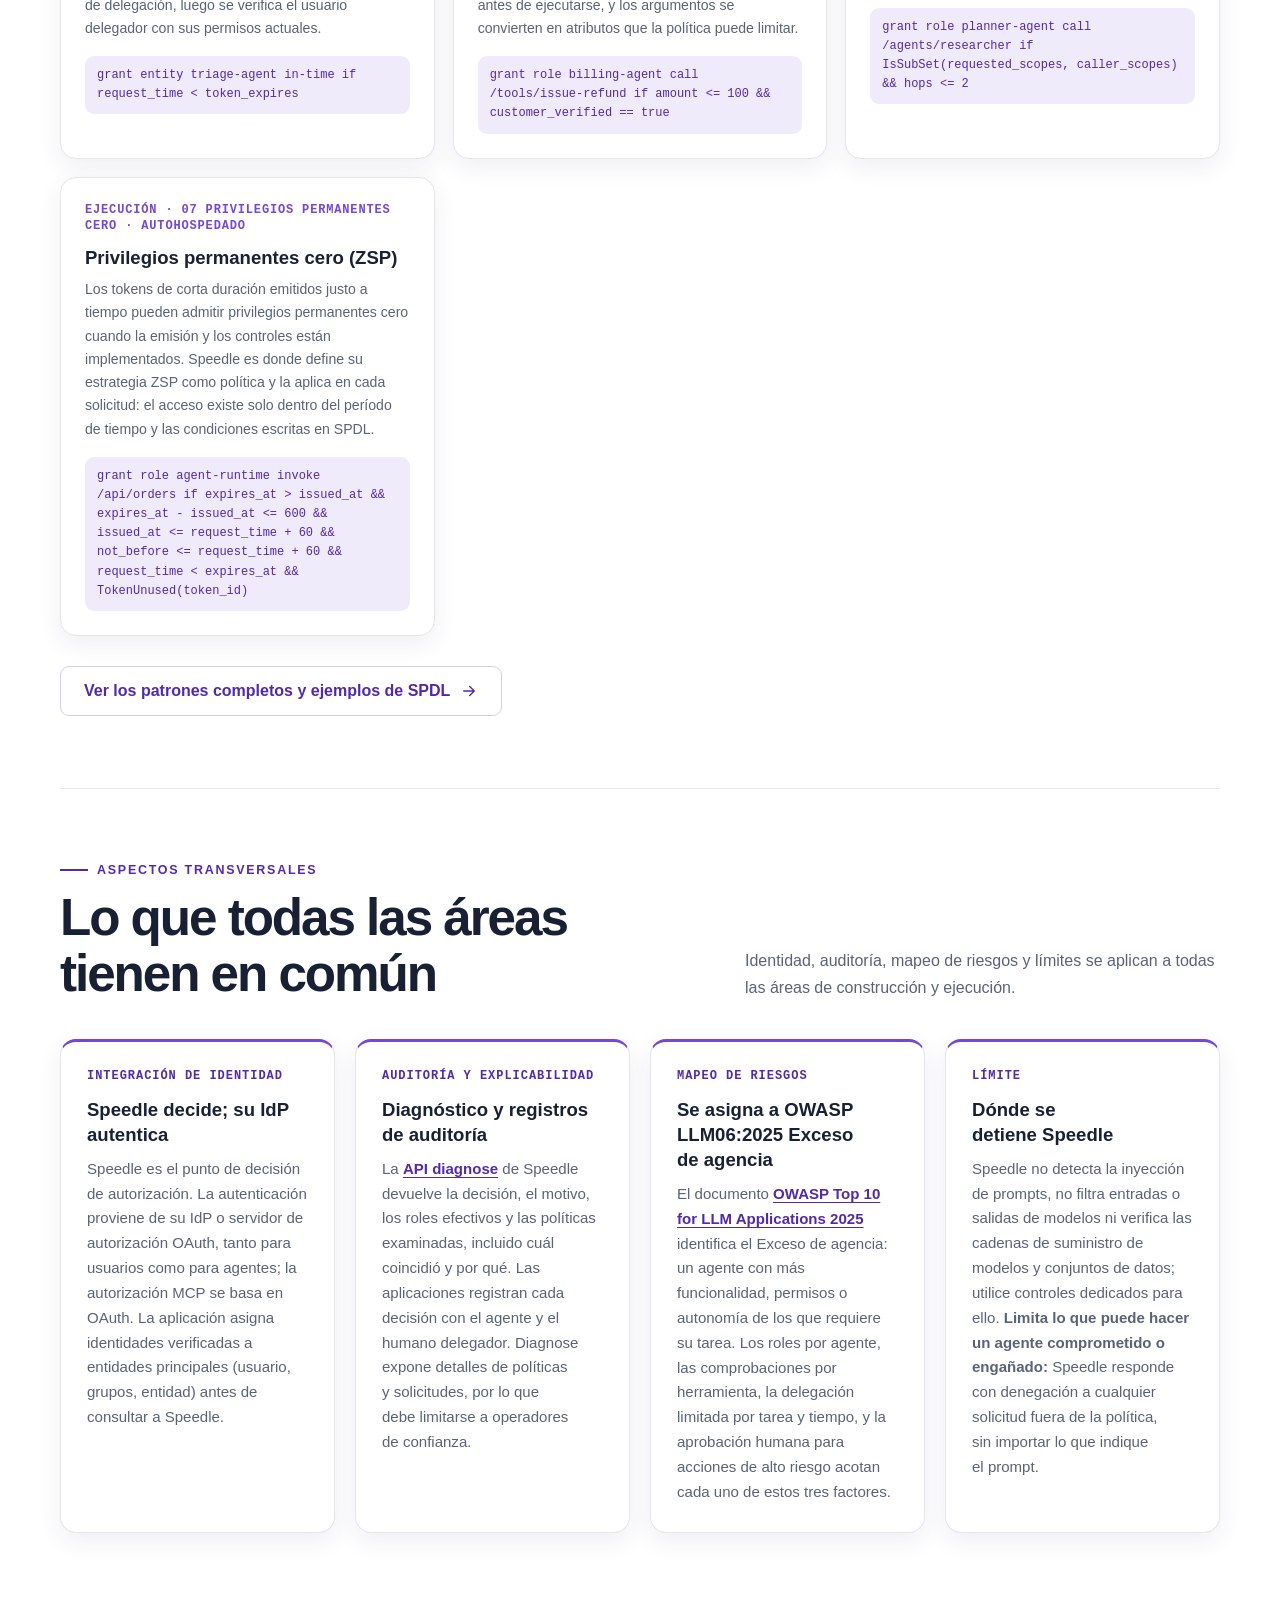
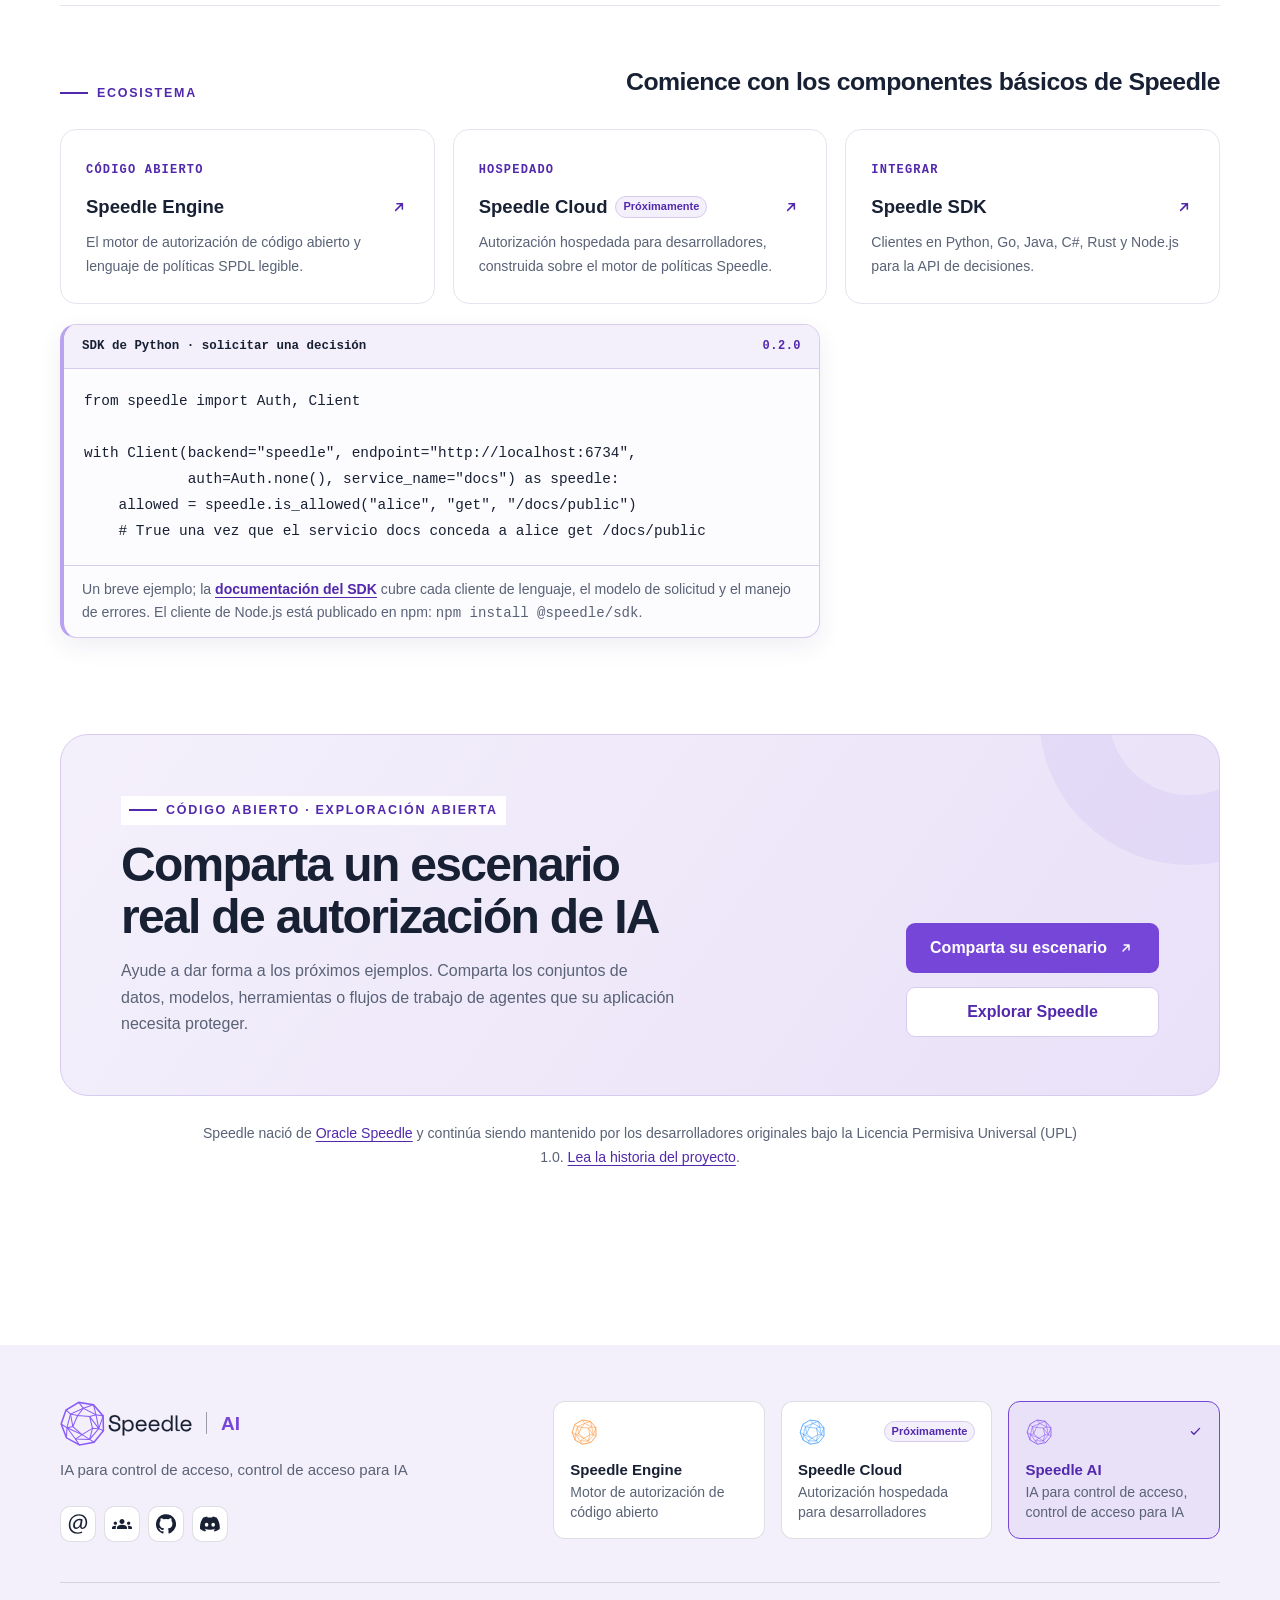
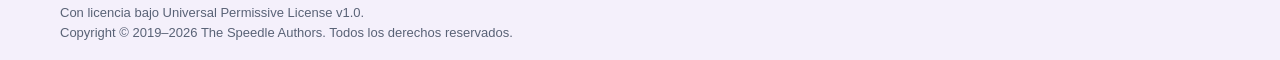
==== commit 3d7e5f5e: "fix(site): match engine copy icon controls" ====
--- a/es/index.html
+++ b/es/index.html
@@ -225,27 +225,31 @@
               <div class="install-body">
                 <p class="mode-label">Pide la instalación al agente y usa la habilidad</p>
                 <div class="install-copy">
-                  <button class="copy-prompt" type="button" data-success="Copiado" data-failure="No se pudo copiar; selecciona y copia la instrucción" hidden>Copiar</button>
+                  <button class="command-copy-button" type="button" aria-label="Copiar" data-success="Copiado" data-failure="No se pudo copiar; selecciona y copia la instrucción" hidden><svg class="copy-icon" viewBox="0 0 24 24" fill="none" stroke="currentColor" stroke-width="1.7" aria-hidden="true"><rect x="8" y="8" width="12" height="13" rx="2"/><path d="M16 8V5a2 2 0 0 0-2-2H5a2 2 0 0 0-2 2v9a2 2 0 0 0 2 2h3"/></svg><svg class="copied-icon" viewBox="0 0 24 24" fill="none" stroke="currentColor" stroke-width="2" aria-hidden="true"><path d="m5 12 4 4 10-10"/></svg><span class="copy-tooltip" aria-hidden="true">Copiar</span></button>
                   <pre class="install-prompt" tabindex="0"><code>Instala esta habilidad por mí:
 <span class="install-url">https://github.com/teramoby/ai.speedle.io/tree/main/skills/speedle-policy-modeler</span></code></pre>
-                  <span class="copy-status" role="status"></span>
+                  <span class="command-copy-status" role="status" aria-live="polite"></span>
                 </div>
                 <div class="install-usage">
                   <p class="mode-label">Usar la habilidad</p>
-                  <pre tabindex="0"><code>/speedle-policy-modeler ./employee-handbook.md</code></pre>
+                  <div class="install-copy">
+                    <button class="command-copy-button" type="button" aria-label="Copiar" data-success="Copiado" data-failure="No se pudo copiar; selecciona y copia los comandos" hidden><svg class="copy-icon" viewBox="0 0 24 24" fill="none" stroke="currentColor" stroke-width="1.7" aria-hidden="true"><rect x="8" y="8" width="12" height="13" rx="2"/><path d="M16 8V5a2 2 0 0 0-2-2H5a2 2 0 0 0-2 2v9a2 2 0 0 0 2 2h3"/></svg><svg class="copied-icon" viewBox="0 0 24 24" fill="none" stroke="currentColor" stroke-width="2" aria-hidden="true"><path d="m5 12 4 4 10-10"/></svg><span class="copy-tooltip" aria-hidden="true">Copiar</span></button>
+                    <pre tabindex="0"><code>/speedle-policy-modeler ./employee-handbook.md</code></pre>
+                    <span class="command-copy-status" role="status" aria-live="polite"></span>
+                  </div>
                 </div>
                 <p class="install-note">La habilidad no necesita una clave de API. La validación requiere Speedle spctl, PMS/ADS y Python 3. Reinicia el agente si la habilidad no aparece.</p>
                 <details class="manual-install">
                   <summary>Instalación manual</summary>
                   <div class="install-copy">
-                    <button class="copy-prompt" type="button" data-success="Copiado" data-failure="No se pudo copiar; selecciona y copia los comandos" hidden>Copiar</button>
+                    <button class="command-copy-button" type="button" aria-label="Copiar" data-success="Copiado" data-failure="No se pudo copiar; selecciona y copia los comandos" hidden><svg class="copy-icon" viewBox="0 0 24 24" fill="none" stroke="currentColor" stroke-width="1.7" aria-hidden="true"><rect x="8" y="8" width="12" height="13" rx="2"/><path d="M16 8V5a2 2 0 0 0-2-2H5a2 2 0 0 0-2 2v9a2 2 0 0 0 2 2h3"/></svg><svg class="copied-icon" viewBox="0 0 24 24" fill="none" stroke="currentColor" stroke-width="2" aria-hidden="true"><path d="m5 12 4 4 10-10"/></svg><span class="copy-tooltip" aria-hidden="true">Copiar</span></button>
                     <pre tabindex="0" aria-label="Instalar y usar el complemento de Speedle con Claude Code"><code>claude plugin marketplace add teramoby/ai.speedle.io
 claude plugin install speedle@speedle
 
 # En Claude Code:
 /plugin configure speedle@speedle
 /speedle:speedle-policy-modeler ./employee-handbook.md</code></pre>
-                    <span class="copy-status" role="status"></span>
+                    <span class="command-copy-status" role="status" aria-live="polite"></span>
                   </div>
                   <p class="install-note">El complemento manual también añade el servidor MCP check. Configura su endpoint ADS y el nombre del servicio; establece un bearer token solo si ADS lo requiere.</p>
                 </details>
@@ -256,20 +260,24 @@
               <div class="install-body">
                 <p class="mode-label">Pide la instalación al agente y usa la habilidad</p>
                 <div class="install-copy">
-                  <button class="copy-prompt" type="button" data-success="Copiado" data-failure="No se pudo copiar; selecciona y copia la instrucción" hidden>Copiar</button>
+                  <button class="command-copy-button" type="button" aria-label="Copiar" data-success="Copiado" data-failure="No se pudo copiar; selecciona y copia la instrucción" hidden><svg class="copy-icon" viewBox="0 0 24 24" fill="none" stroke="currentColor" stroke-width="1.7" aria-hidden="true"><rect x="8" y="8" width="12" height="13" rx="2"/><path d="M16 8V5a2 2 0 0 0-2-2H5a2 2 0 0 0-2 2v9a2 2 0 0 0 2 2h3"/></svg><svg class="copied-icon" viewBox="0 0 24 24" fill="none" stroke="currentColor" stroke-width="2" aria-hidden="true"><path d="m5 12 4 4 10-10"/></svg><span class="copy-tooltip" aria-hidden="true">Copiar</span></button>
                   <pre class="install-prompt" tabindex="0"><code>Instala esta habilidad por mí:
 <span class="install-url">https://github.com/teramoby/ai.speedle.io/tree/main/skills/speedle-policy-modeler</span></code></pre>
-                  <span class="copy-status" role="status"></span>
+                  <span class="command-copy-status" role="status" aria-live="polite"></span>
                 </div>
                 <div class="install-usage">
                   <p class="mode-label">Usar la habilidad</p>
-                  <pre tabindex="0"><code>$speedle-policy-modeler ./employee-handbook.md</code></pre>
+                  <div class="install-copy">
+                    <button class="command-copy-button" type="button" aria-label="Copiar" data-success="Copiado" data-failure="No se pudo copiar; selecciona y copia los comandos" hidden><svg class="copy-icon" viewBox="0 0 24 24" fill="none" stroke="currentColor" stroke-width="1.7" aria-hidden="true"><rect x="8" y="8" width="12" height="13" rx="2"/><path d="M16 8V5a2 2 0 0 0-2-2H5a2 2 0 0 0-2 2v9a2 2 0 0 0 2 2h3"/></svg><svg class="copied-icon" viewBox="0 0 24 24" fill="none" stroke="currentColor" stroke-width="2" aria-hidden="true"><path d="m5 12 4 4 10-10"/></svg><span class="copy-tooltip" aria-hidden="true">Copiar</span></button>
+                    <pre tabindex="0"><code>$speedle-policy-modeler ./employee-handbook.md</code></pre>
+                    <span class="command-copy-status" role="status" aria-live="polite"></span>
+                  </div>
                 </div>
                 <p class="install-note">La habilidad no necesita una clave de API. La validación requiere Speedle spctl, PMS/ADS y Python 3. Reinicia el agente si la habilidad no aparece.</p>
                 <details class="manual-install">
                   <summary>Instalación manual</summary>
                   <div class="install-copy">
-                    <button class="copy-prompt" type="button" data-success="Copiado" data-failure="No se pudo copiar; selecciona y copia los comandos" hidden>Copiar</button>
+                    <button class="command-copy-button" type="button" aria-label="Copiar" data-success="Copiado" data-failure="No se pudo copiar; selecciona y copia los comandos" hidden><svg class="copy-icon" viewBox="0 0 24 24" fill="none" stroke="currentColor" stroke-width="1.7" aria-hidden="true"><rect x="8" y="8" width="12" height="13" rx="2"/><path d="M16 8V5a2 2 0 0 0-2-2H5a2 2 0 0 0-2 2v9a2 2 0 0 0 2 2h3"/></svg><svg class="copied-icon" viewBox="0 0 24 24" fill="none" stroke="currentColor" stroke-width="2" aria-hidden="true"><path d="m5 12 4 4 10-10"/></svg><span class="copy-tooltip" aria-hidden="true">Copiar</span></button>
                     <pre tabindex="0" aria-label="Instalar y usar la habilidad de modelado de políticas Speedle con Codex"><code>git clone --depth 1 https://github.com/teramoby/ai.speedle.io.git
 mkdir -p ~/.agents/skills
 cp -R ai.speedle.io/skills/speedle-policy-modeler \
@@ -277,7 +285,7 @@
 
 # En la CLI de Codex o la extensión de IDE:
 $speedle-policy-modeler ./employee-handbook.md</code></pre>
-                    <span class="copy-status" role="status"></span>
+                    <span class="command-copy-status" role="status" aria-live="polite"></span>
                   </div>
                 </details>
               </div>
--- a/styles.css
+++ b/styles.css
@@ -464,19 +464,30 @@
 .skill-install .install-body { display: grid; gap: 16px; padding: 18px; }
 .skill-install p { margin: 0; }
 .skill-install .mode-label { max-width: none; }
-.skill-install .install-note, .copy-status { color: var(--muted); font-size: .88rem; line-height: 1.65; }
+.skill-install .install-note { color: var(--muted); font-size: .88rem; line-height: 1.65; }
 .install-copy { position: relative; display: grid; min-width: 0; border: 1px solid var(--line); border-radius: var(--radius-control); background: var(--soft); }
 .skill-install pre { min-width: 0; padding: 12px 16px 16px; white-space: pre; overflow-wrap: normal; hyphens: none; }
-.install-copy pre { margin-right: 84px; }
+.install-copy pre { min-height: 64px; margin-right: 68px; }
 .skill-install .install-prompt { white-space: pre-wrap; }
 .install-url { overflow-wrap: anywhere; }
-.copy-prompt { position: absolute; top: 8px; right: 12px; padding: 4px 10px; border: 1px solid var(--line-purple); border-radius: var(--radius-control); background: var(--white); color: var(--primary-dark); font: 600 .75rem/1.65 var(--mono); }
-.copy-prompt:hover { border-color: var(--primary-dark); background: var(--tint); }
-.copy-prompt:disabled { cursor: wait; }
-.copy-status { padding: 0 16px 12px; }
-.copy-status:empty { display: none; }
+.command-copy-button { position: absolute; top: 8px; right: 8px; display: grid; place-items: center; width: 44px; height: 44px; padding: 10px; border: 1px solid var(--line-purple); border-radius: var(--radius-control); background: transparent; color: var(--primary-dark); cursor: pointer; }
+.command-copy-button[hidden] { display: none; }
+.command-copy-button:hover { border-color: var(--primary-dark); background: var(--tint); }
+.command-copy-button:focus-visible { outline: 3px solid var(--focus); outline-offset: 4px; }
+.command-copy-button svg { width: 21px; height: 21px; }
+.command-copy-button .copied-icon { display: none; }
+.command-copy-button[data-state="copied"] { color: var(--success); }
+.command-copy-button[data-state="copied"] .copy-icon { display: none; }
+.command-copy-button[data-state="copied"] .copied-icon { display: block; }
+.copy-tooltip { position: absolute; right: 0; bottom: calc(100% + 6px); z-index: 2; padding: 5px 8px; border: 1px solid var(--line-purple); border-radius: var(--radius-control); background: var(--ink); color: var(--white); font: 600 .75rem/1.4 var(--sans); white-space: nowrap; pointer-events: none; visibility: hidden; }
+.command-copy-button:hover .copy-tooltip,
+.command-copy-button:focus-visible .copy-tooltip,
+.command-copy-button[data-state] .copy-tooltip { visibility: visible; }
+.command-copy-button[data-state="error"] .copy-tooltip { width: min(230px, calc(100vw - 100px)); white-space: normal; }
+.command-copy-status { position: absolute; width: 1px; height: 1px; overflow: hidden; clip-path: inset(50%); white-space: nowrap; }
+.command-copy-input { position: fixed; left: -9999px; top: 0; }
 .install-usage { display: grid; min-width: 0; gap: 8px; }
-.install-usage pre { padding: 12px 16px; white-space: pre-wrap; overflow-wrap: anywhere; border: 1px solid var(--line); border-radius: var(--radius-control); background: var(--soft); }
+.install-usage pre { white-space: pre-wrap; overflow-wrap: anywhere; }
 .manual-install { min-width: 0; border-top: 1px solid var(--line); }
 .manual-install summary { display: flex; align-items: center; gap: 8px; width: fit-content; padding: 14px 0 0; cursor: pointer; list-style: none; color: var(--muted); font: 600 .78rem/1.65 var(--mono); }
 .manual-install summary::-webkit-details-marker { display: none; }
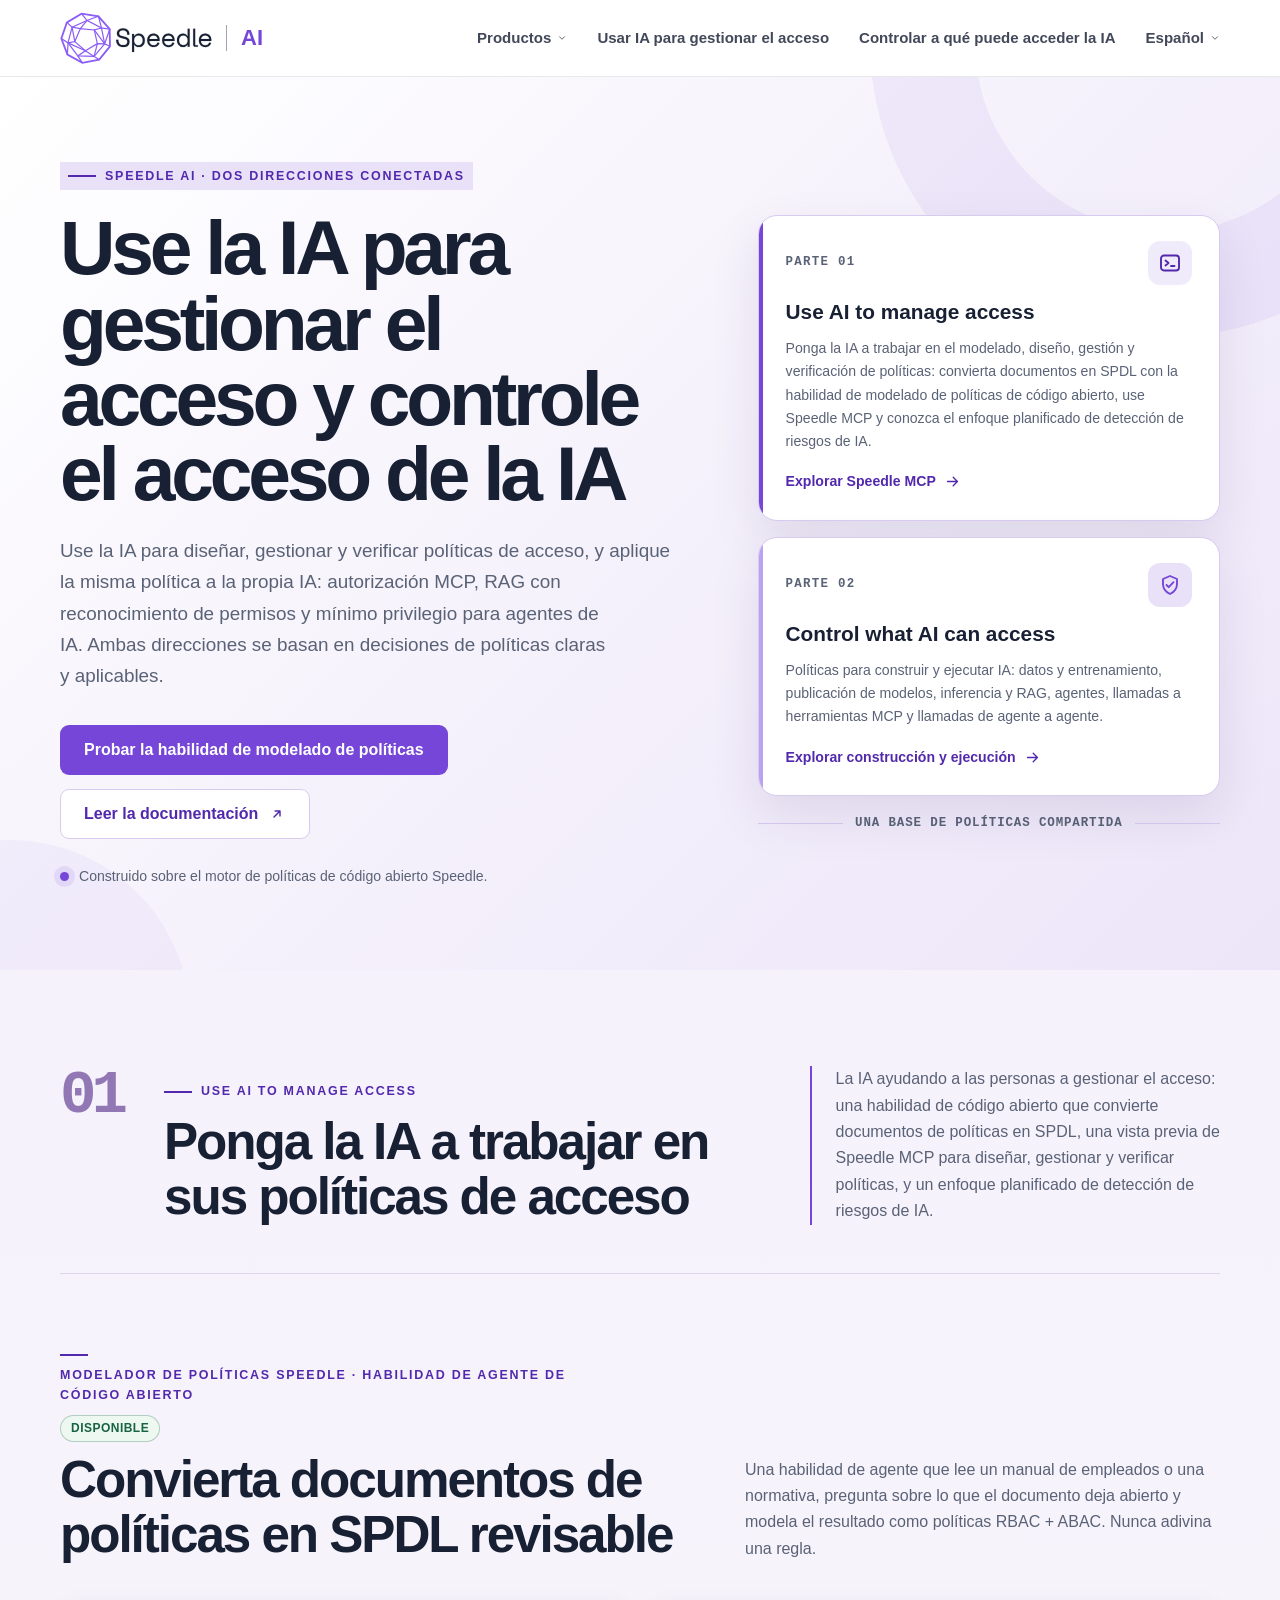
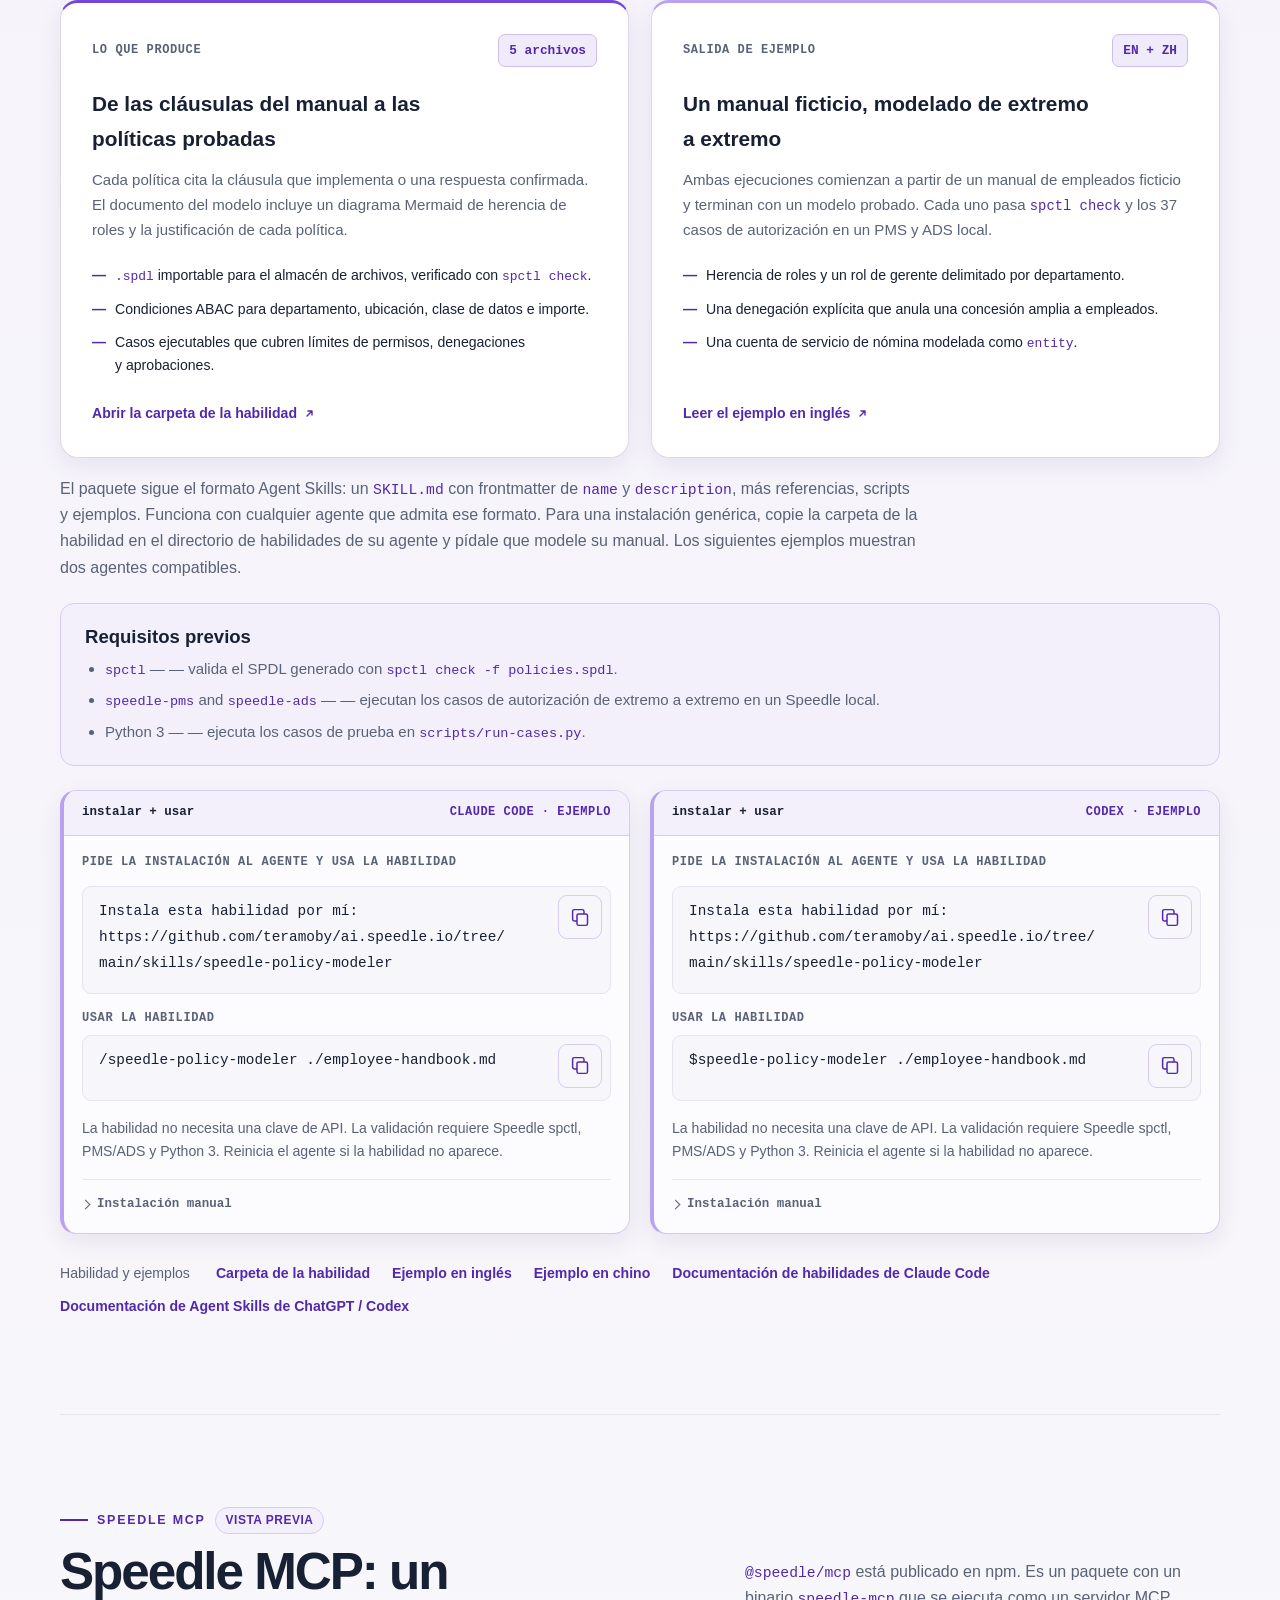
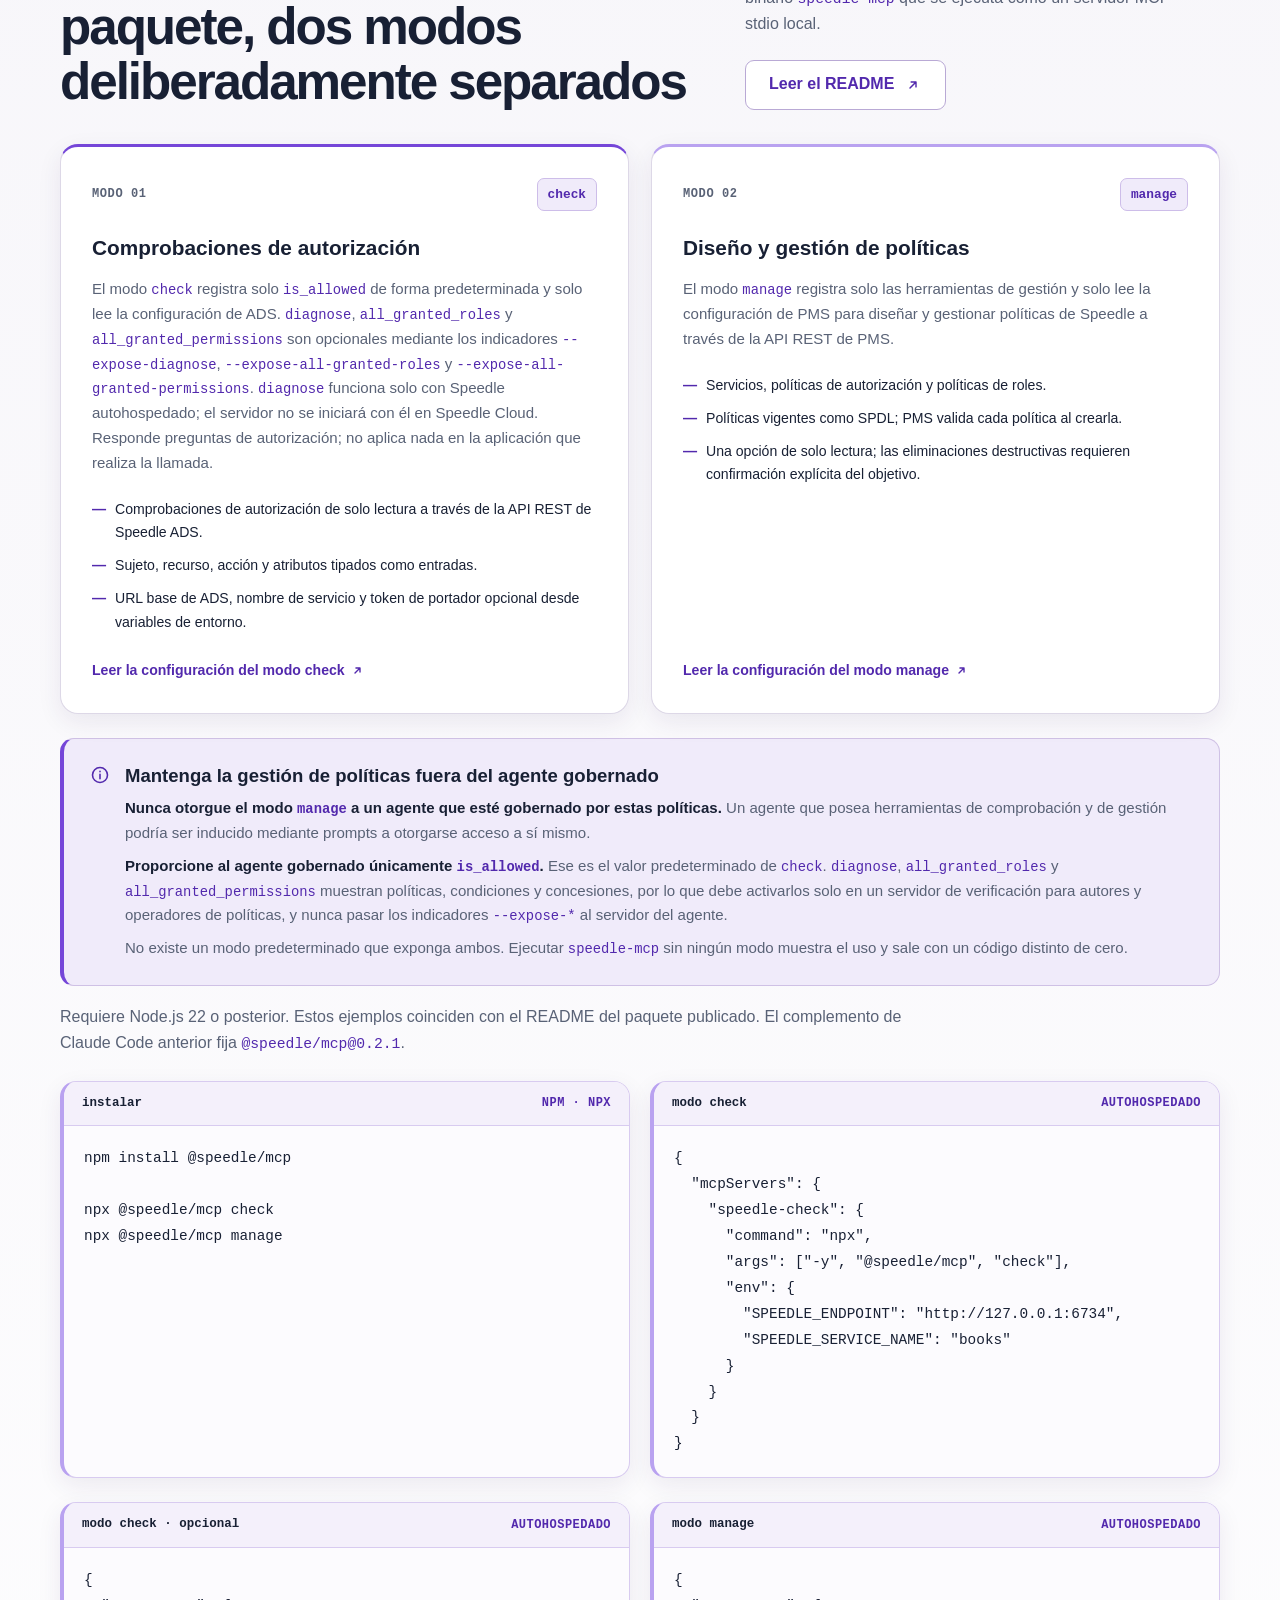
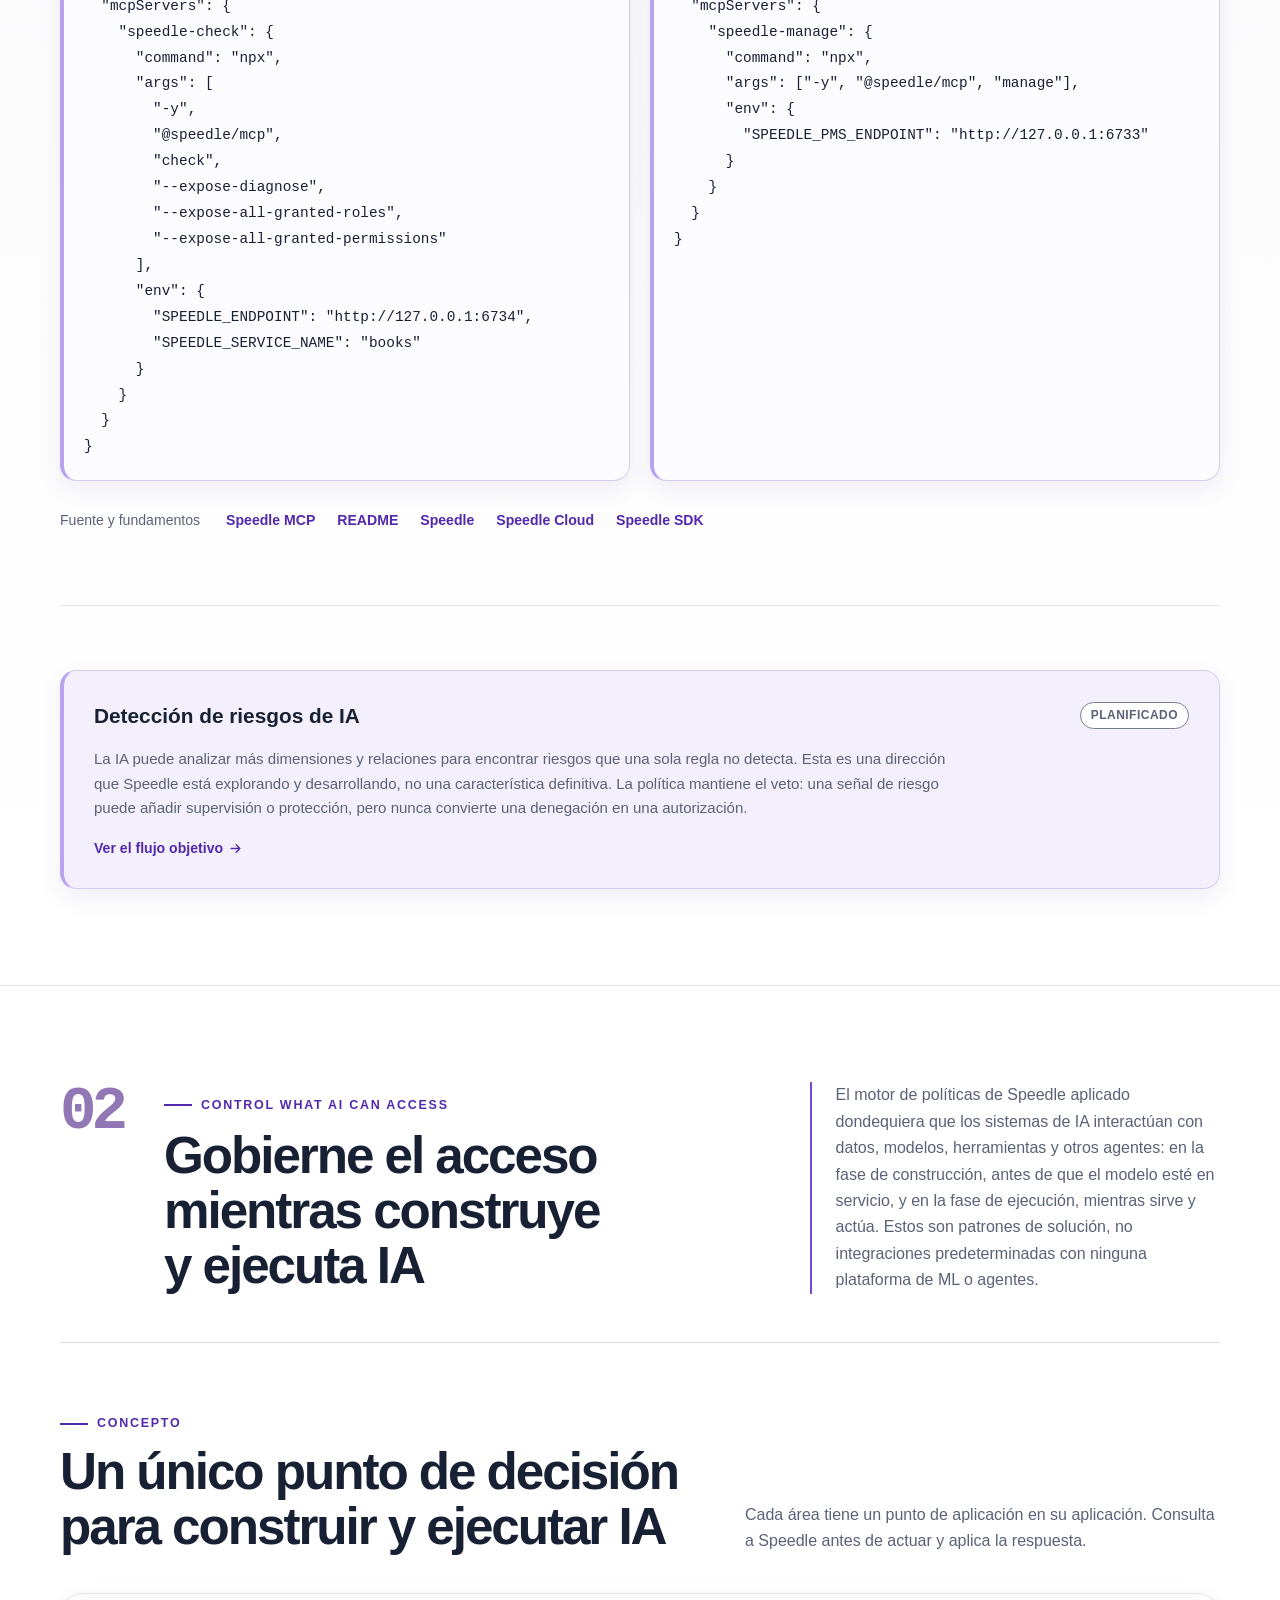
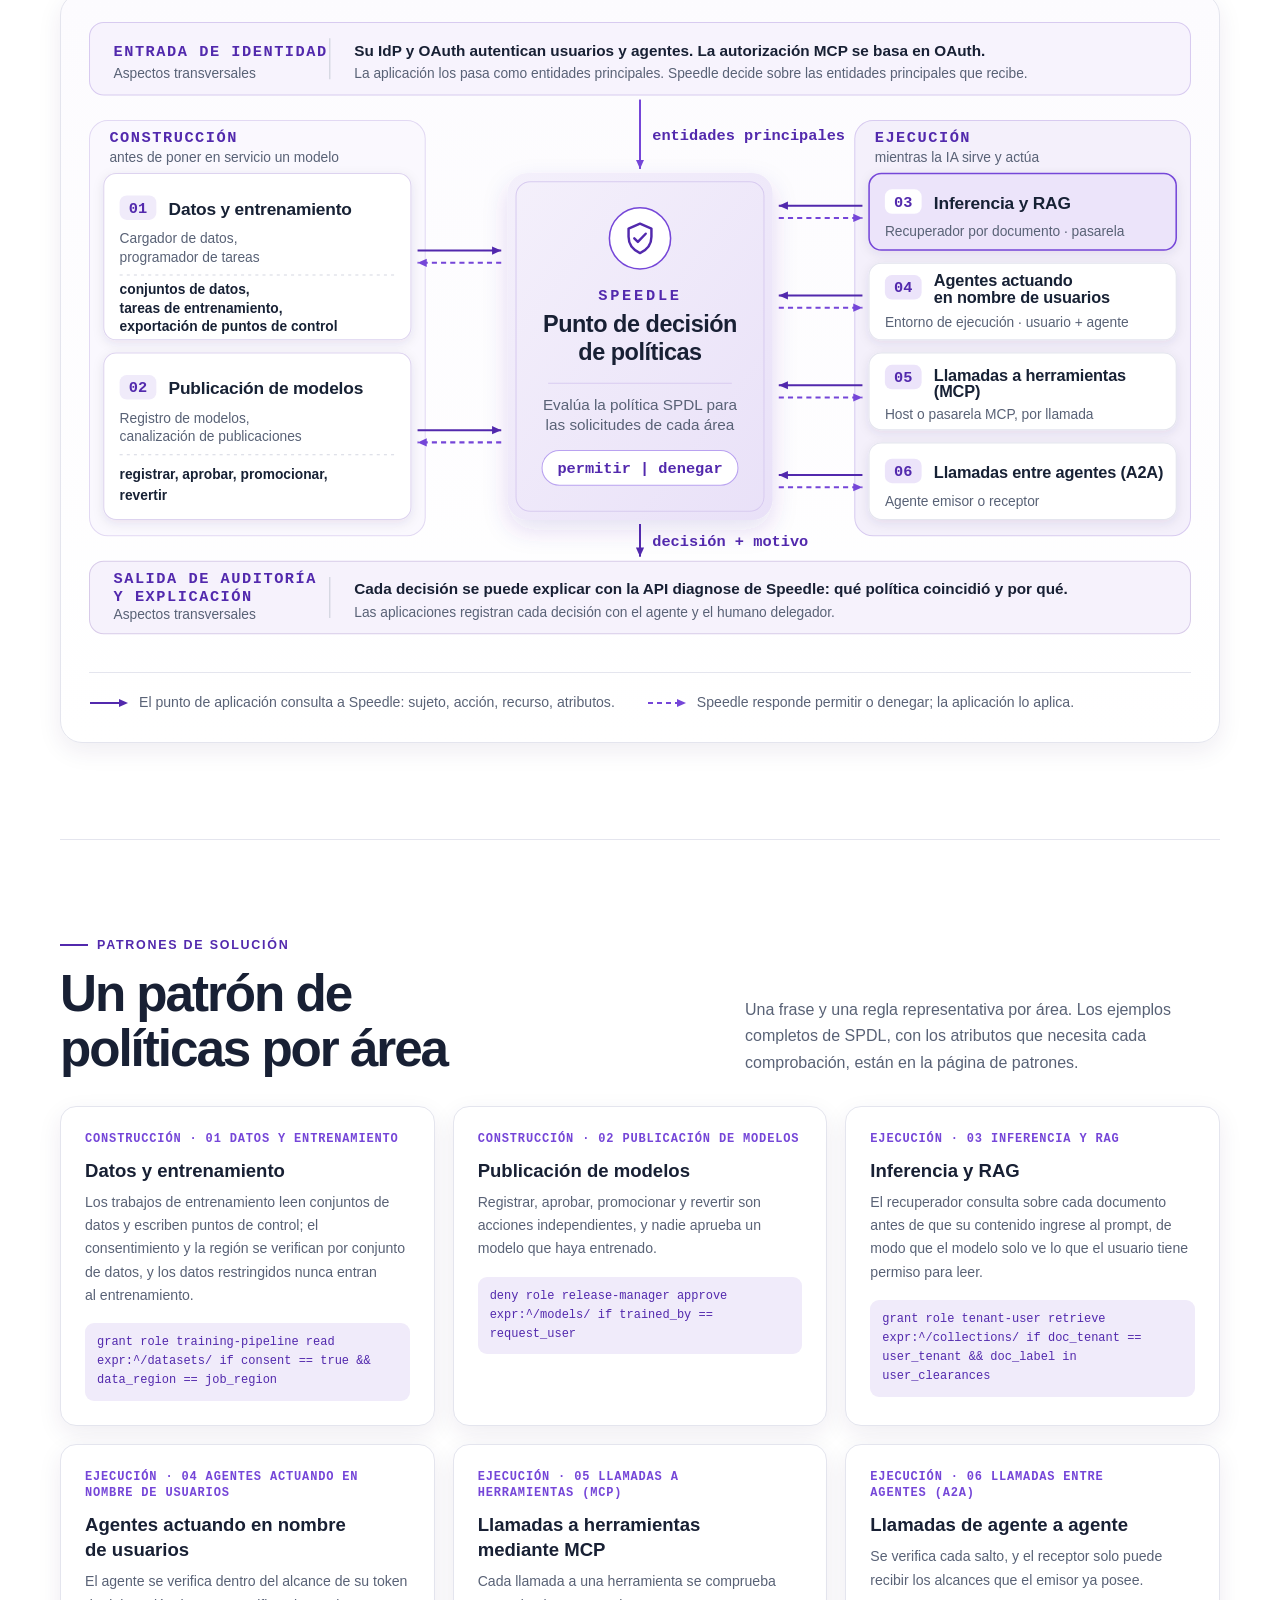
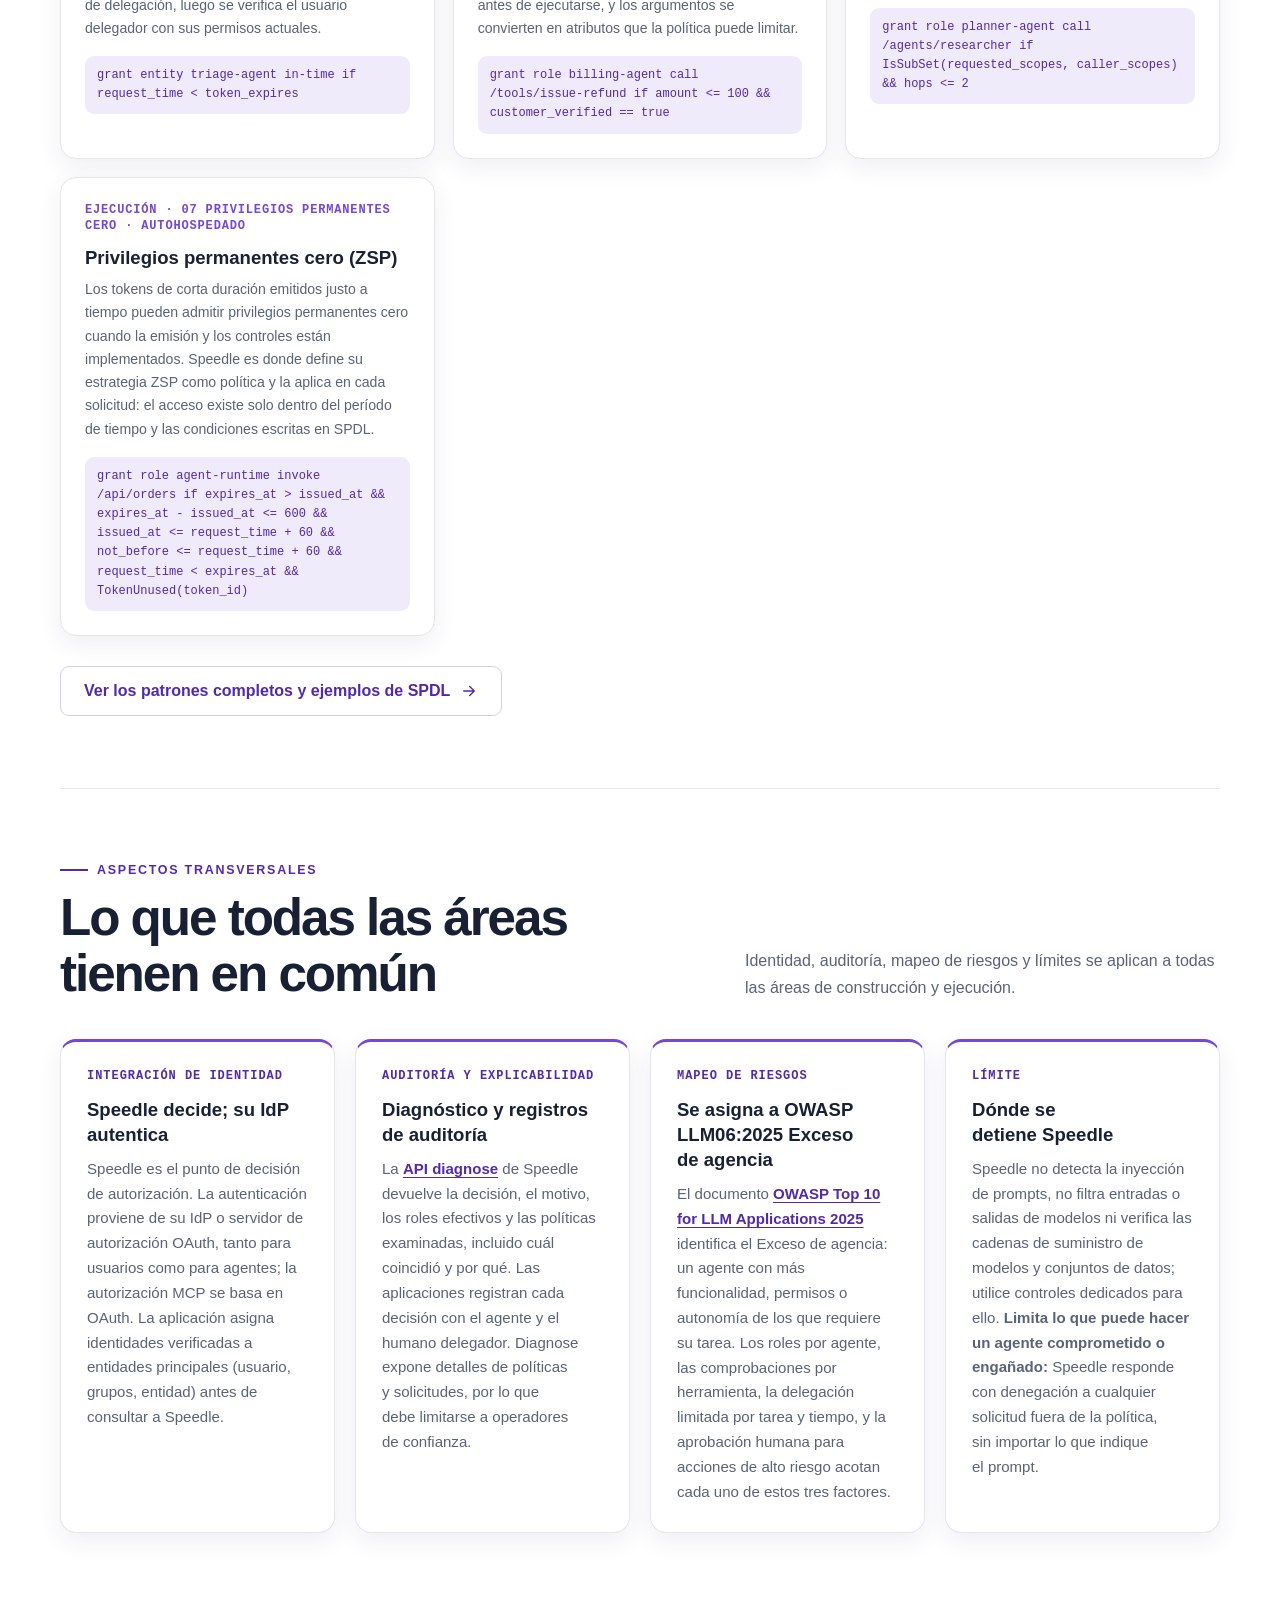
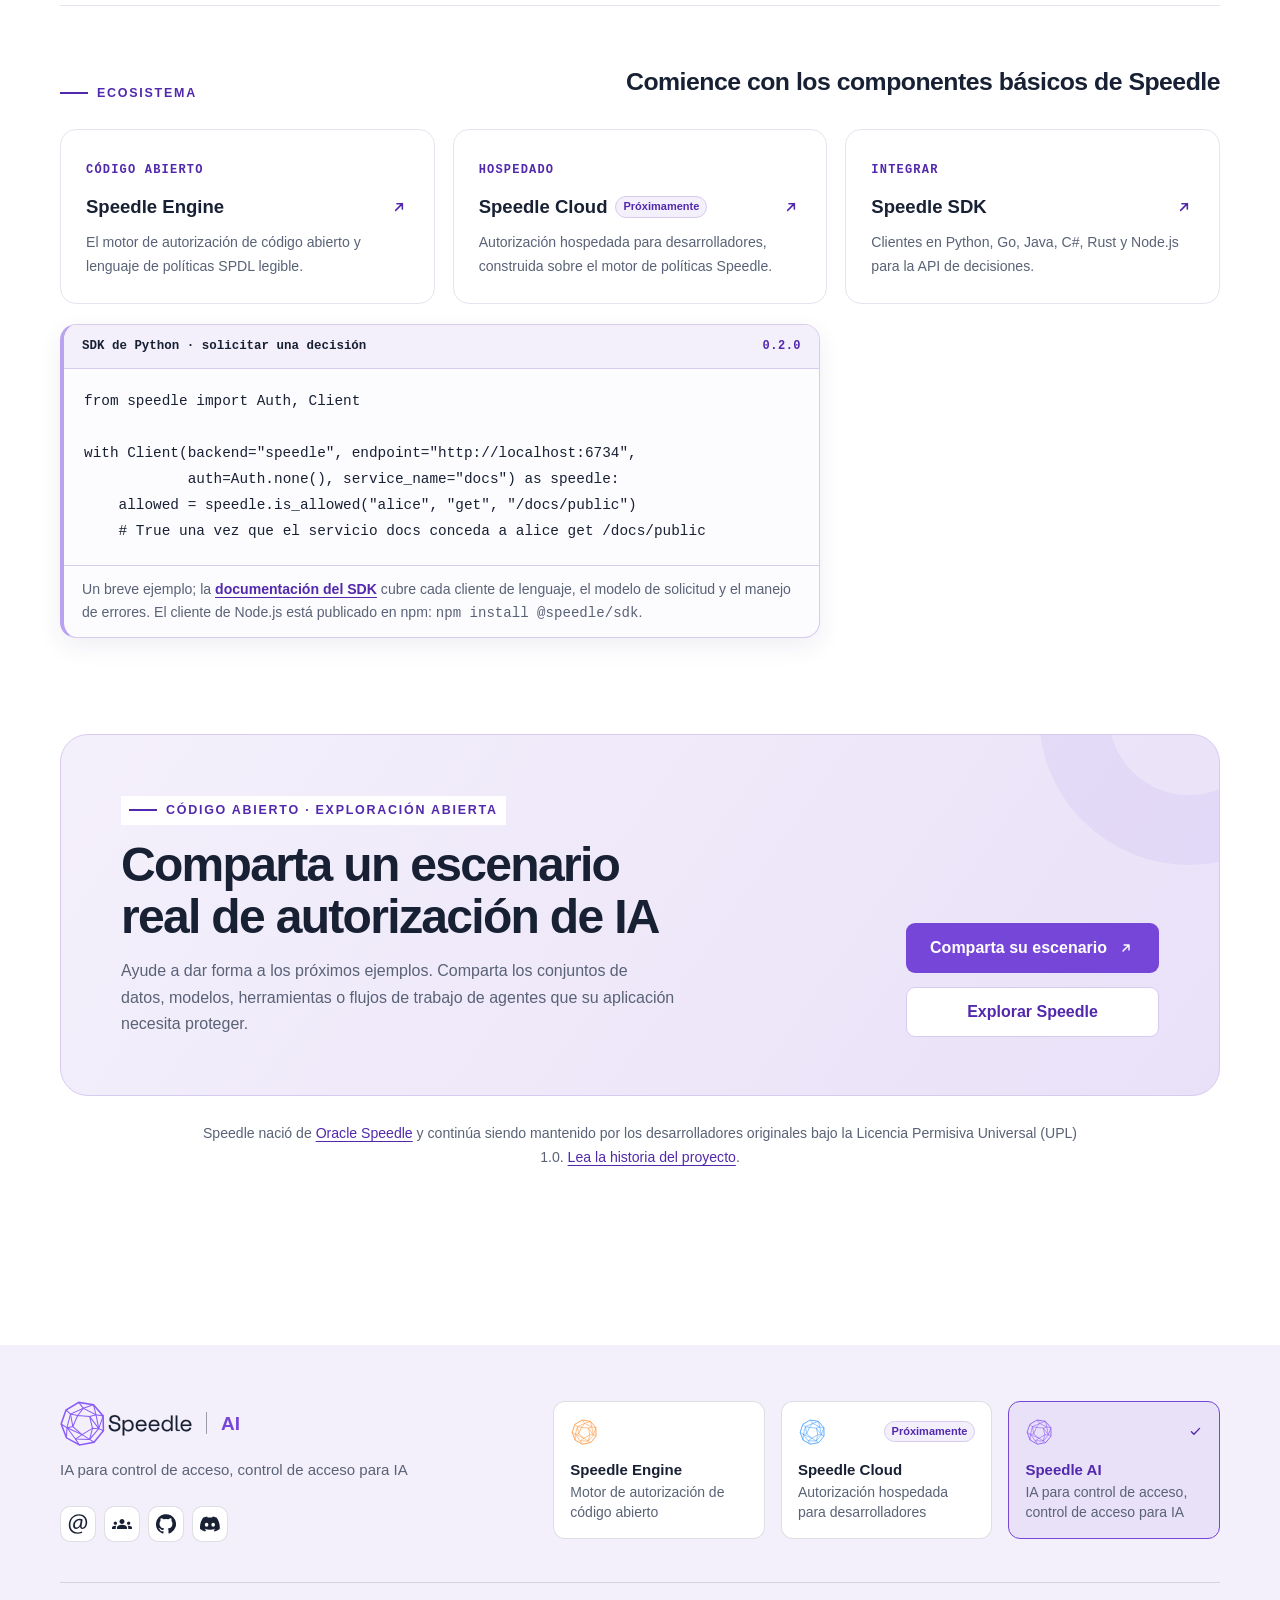
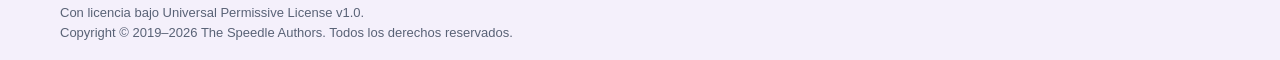
==== commit b854c4ef: "fix(site): wrap install URLs only after slashes" ====
--- a/es/index.html
+++ b/es/index.html
@@ -227,7 +227,7 @@
                 <div class="install-copy">
                   <button class="command-copy-button" type="button" aria-label="Copiar" data-success="Copiado" data-failure="No se pudo copiar; selecciona y copia la instrucción" hidden><svg class="copy-icon" viewBox="0 0 24 24" fill="none" stroke="currentColor" stroke-width="1.7" aria-hidden="true"><rect x="8" y="8" width="12" height="13" rx="2"/><path d="M16 8V5a2 2 0 0 0-2-2H5a2 2 0 0 0-2 2v9a2 2 0 0 0 2 2h3"/></svg><svg class="copied-icon" viewBox="0 0 24 24" fill="none" stroke="currentColor" stroke-width="2" aria-hidden="true"><path d="m5 12 4 4 10-10"/></svg><span class="copy-tooltip" aria-hidden="true">Copiar</span></button>
                   <pre class="install-prompt" tabindex="0"><code>Instala esta habilidad por mí:
-<span class="install-url">https://github.com/teramoby/ai.speedle.io/tree/main/skills/speedle-policy-modeler</span></code></pre>
+<span class="install-url"><span>https:/</span><wbr><span>/</span><wbr><span>github.com/</span><wbr><span>teramoby/</span><wbr><span>ai.speedle.io/</span><wbr><span>tree/</span><wbr><span>main/</span><wbr><span>skills/</span><wbr><span>speedle-policy-modeler</span></span></code></pre>
                   <span class="command-copy-status" role="status" aria-live="polite"></span>
                 </div>
                 <div class="install-usage">
@@ -262,7 +262,7 @@
                 <div class="install-copy">
                   <button class="command-copy-button" type="button" aria-label="Copiar" data-success="Copiado" data-failure="No se pudo copiar; selecciona y copia la instrucción" hidden><svg class="copy-icon" viewBox="0 0 24 24" fill="none" stroke="currentColor" stroke-width="1.7" aria-hidden="true"><rect x="8" y="8" width="12" height="13" rx="2"/><path d="M16 8V5a2 2 0 0 0-2-2H5a2 2 0 0 0-2 2v9a2 2 0 0 0 2 2h3"/></svg><svg class="copied-icon" viewBox="0 0 24 24" fill="none" stroke="currentColor" stroke-width="2" aria-hidden="true"><path d="m5 12 4 4 10-10"/></svg><span class="copy-tooltip" aria-hidden="true">Copiar</span></button>
                   <pre class="install-prompt" tabindex="0"><code>Instala esta habilidad por mí:
-<span class="install-url">https://github.com/teramoby/ai.speedle.io/tree/main/skills/speedle-policy-modeler</span></code></pre>
+<span class="install-url"><span>https:/</span><wbr><span>/</span><wbr><span>github.com/</span><wbr><span>teramoby/</span><wbr><span>ai.speedle.io/</span><wbr><span>tree/</span><wbr><span>main/</span><wbr><span>skills/</span><wbr><span>speedle-policy-modeler</span></span></code></pre>
                   <span class="command-copy-status" role="status" aria-live="polite"></span>
                 </div>
                 <div class="install-usage">
--- a/styles.css
+++ b/styles.css
@@ -469,7 +469,8 @@
 .skill-install pre { min-width: 0; padding: 12px 16px 16px; white-space: pre; overflow-wrap: normal; hyphens: none; }
 .install-copy pre { min-height: 64px; margin-right: 68px; }
 .skill-install .install-prompt { white-space: pre-wrap; }
-.install-url { overflow-wrap: anywhere; }
+.install-url { overflow-wrap: normal; word-break: normal; }
+.install-url > span { white-space: nowrap; }
 .command-copy-button { position: absolute; top: 8px; right: 8px; display: grid; place-items: center; width: 44px; height: 44px; padding: 10px; border: 1px solid var(--line-purple); border-radius: var(--radius-control); background: transparent; color: var(--primary-dark); cursor: pointer; }
 .command-copy-button[hidden] { display: none; }
 .command-copy-button:hover { border-color: var(--primary-dark); background: var(--tint); }
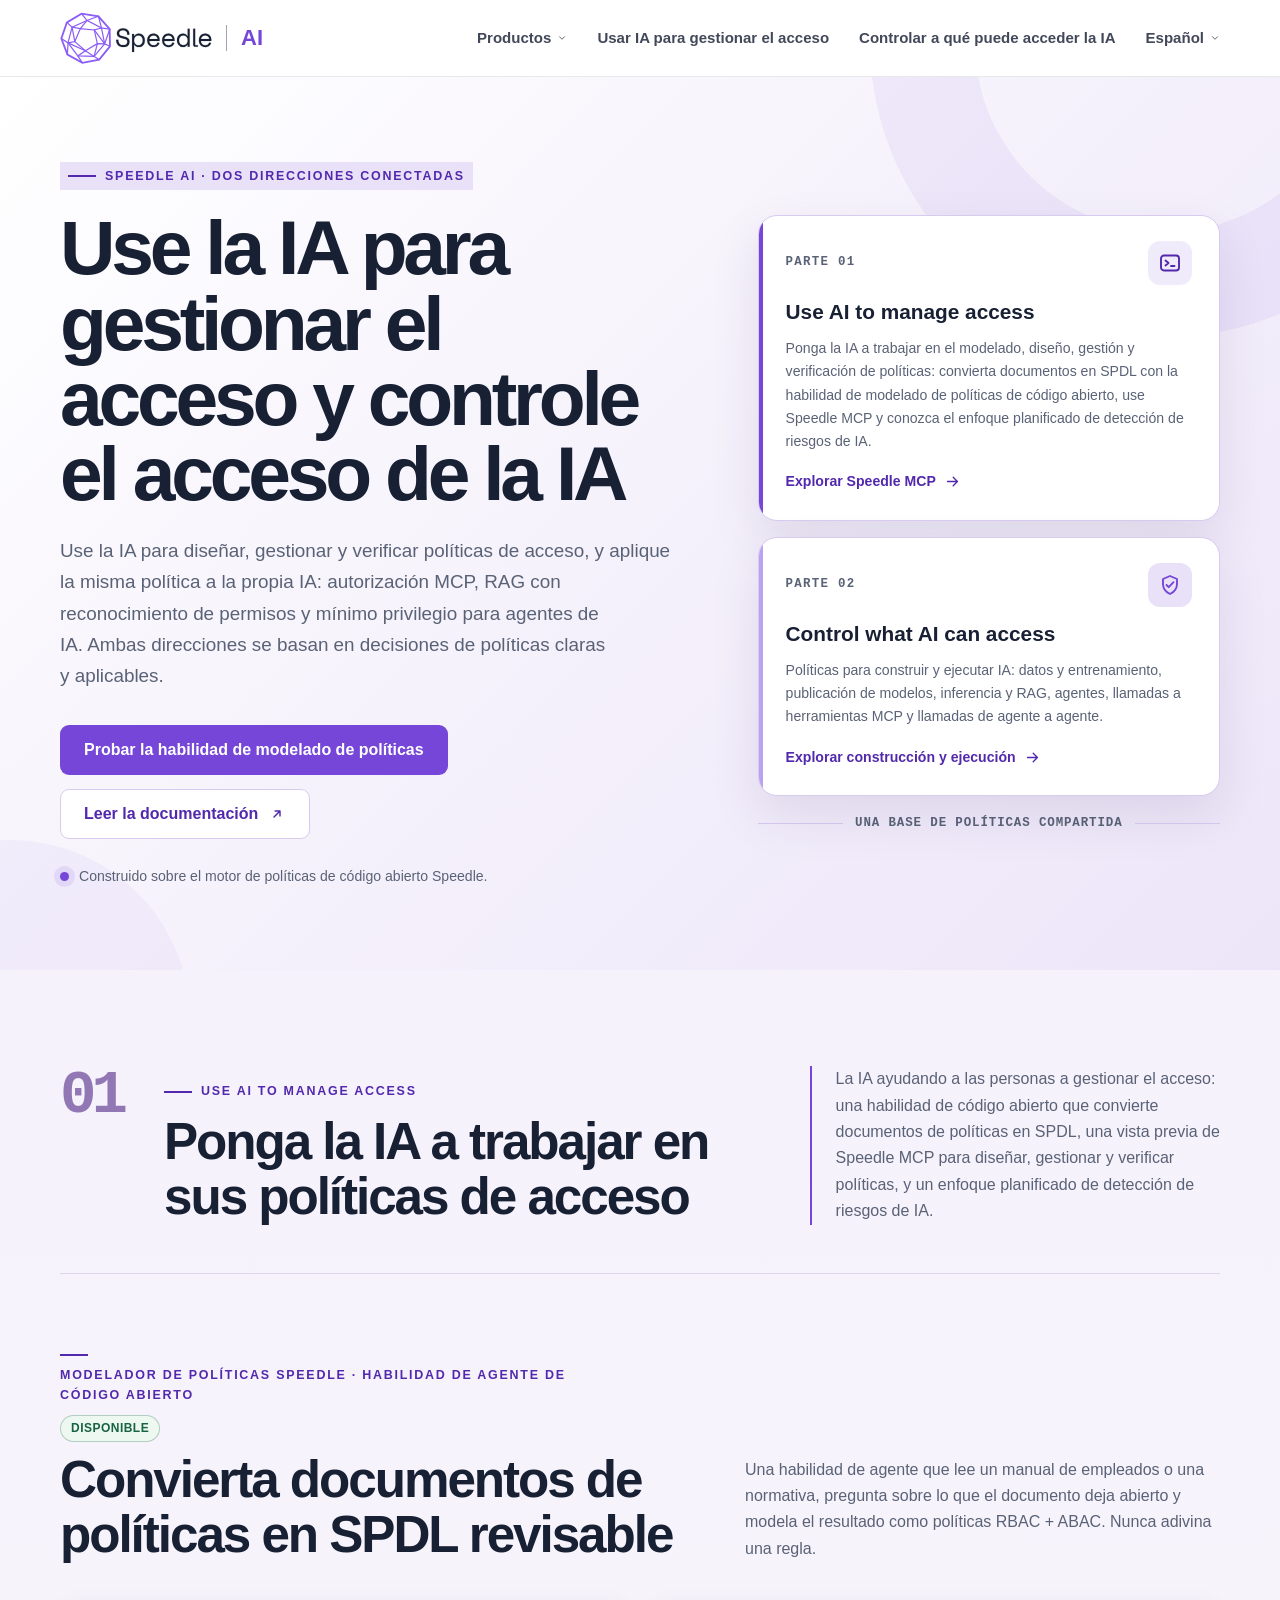
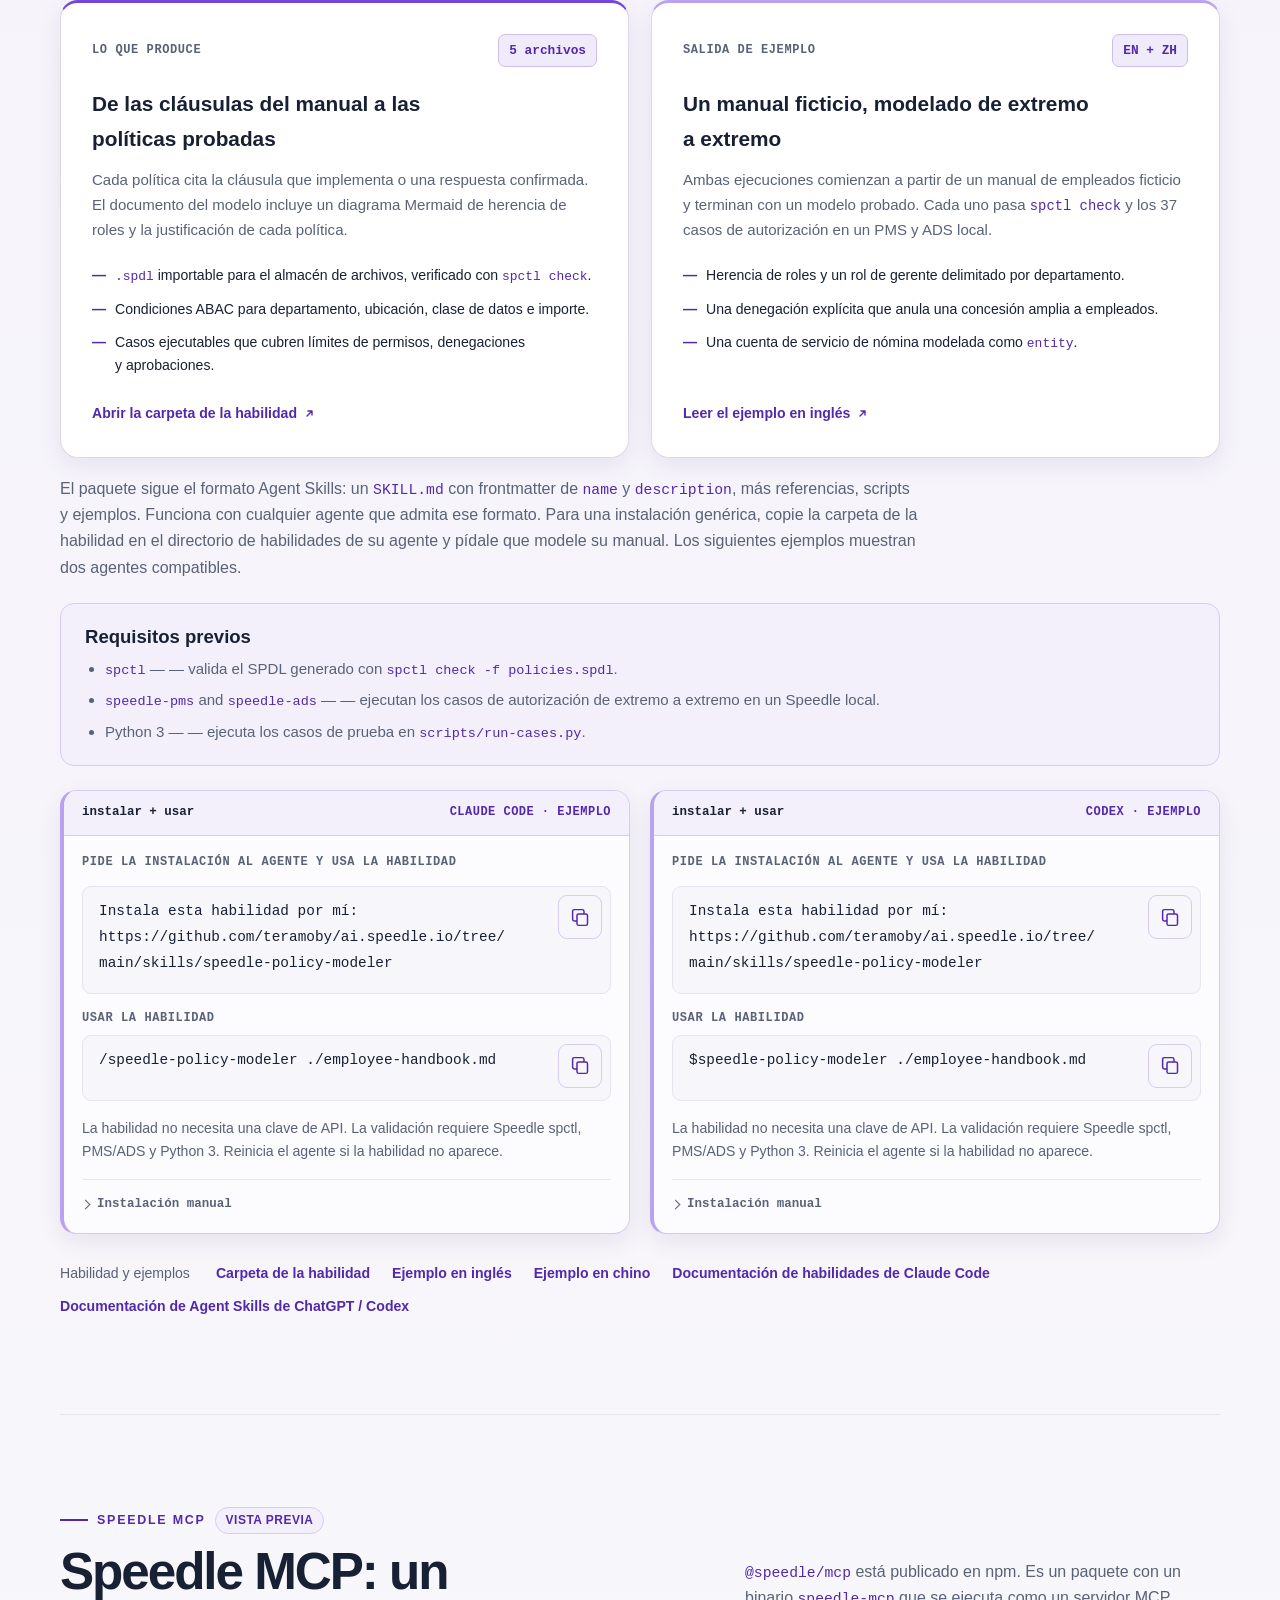
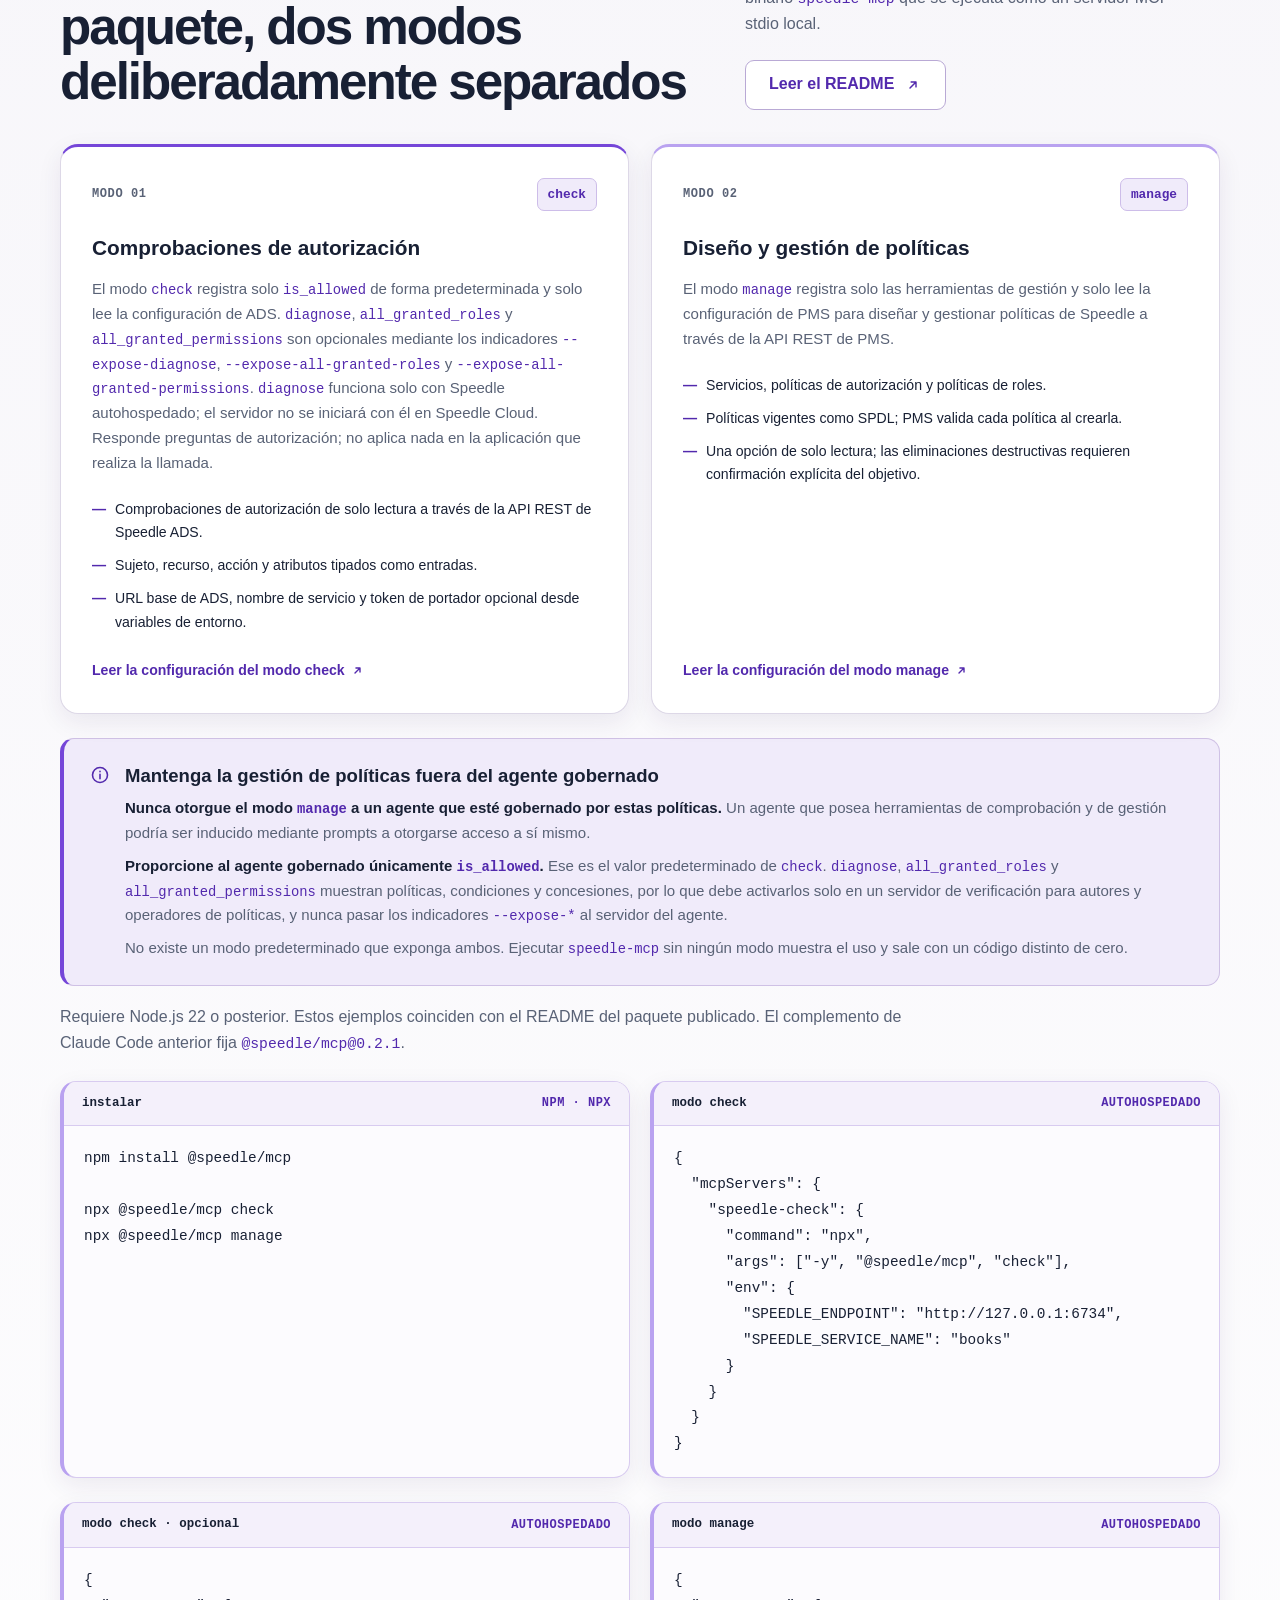
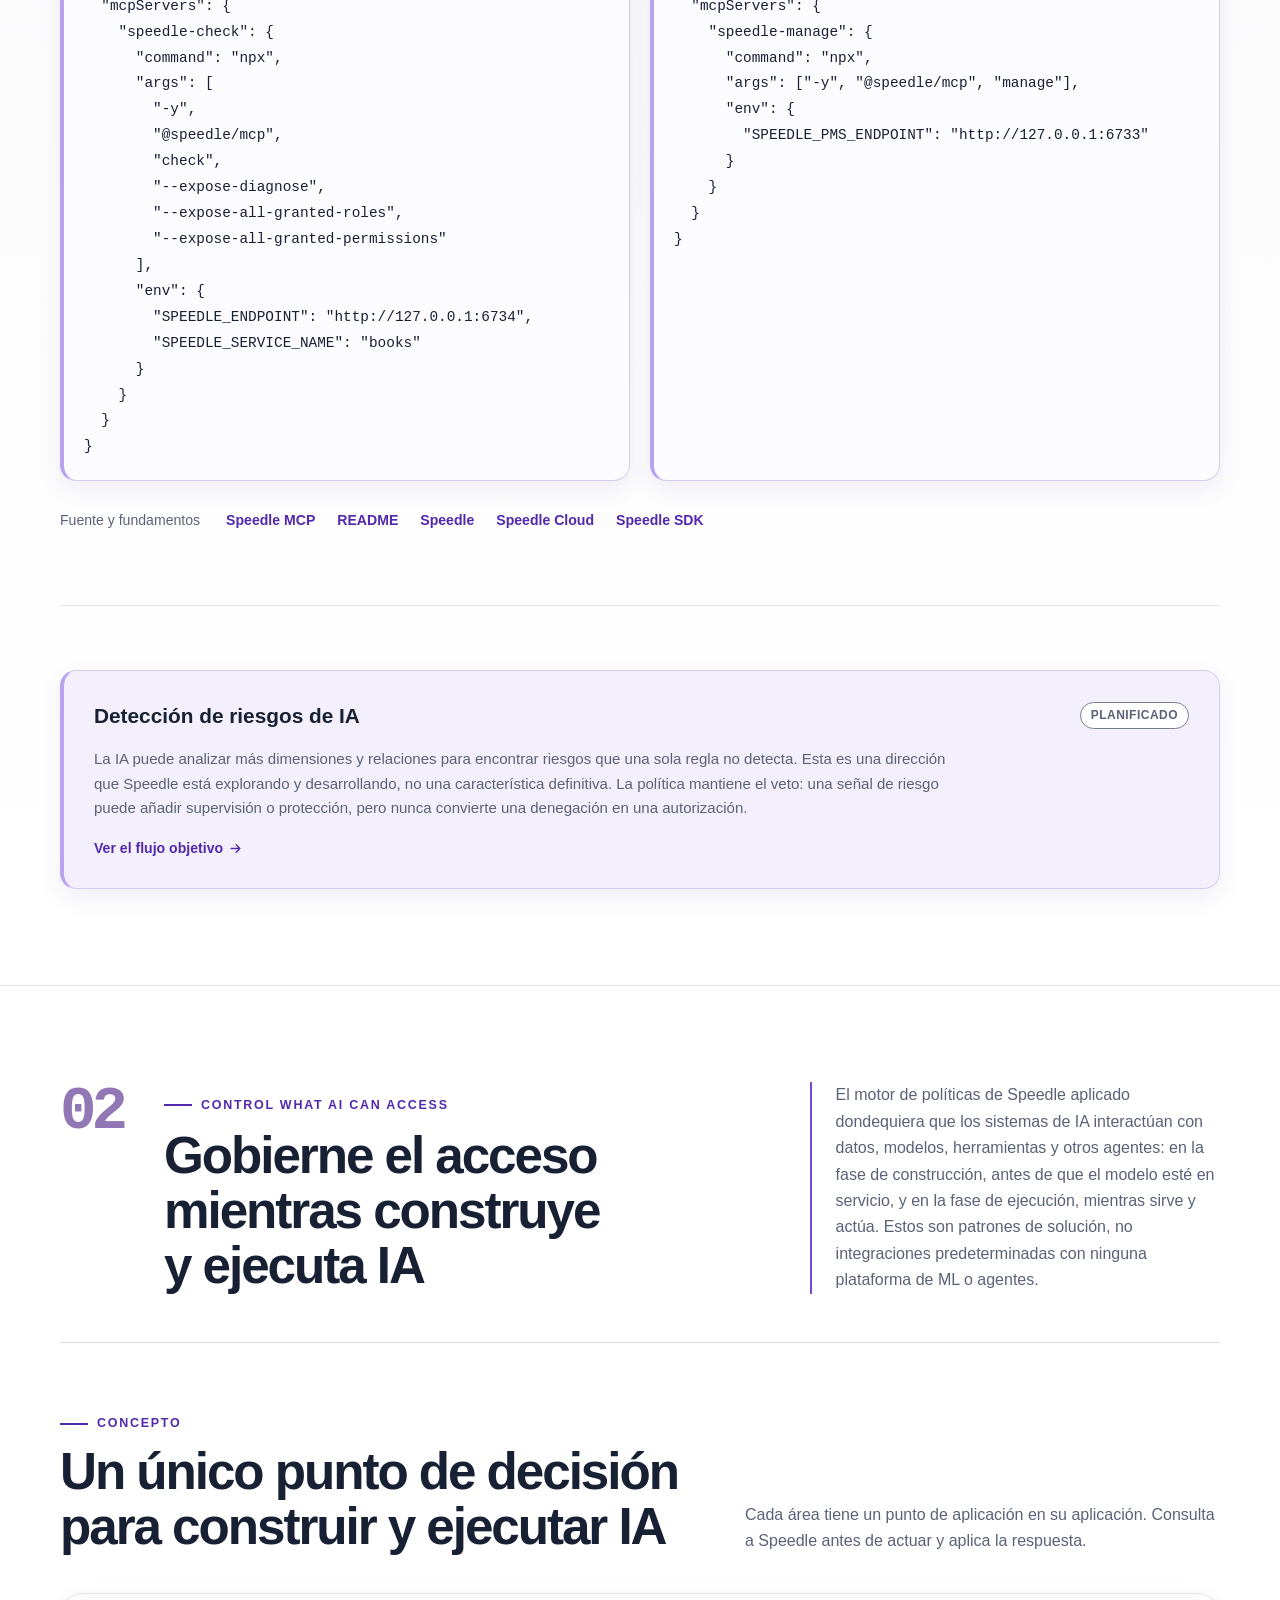
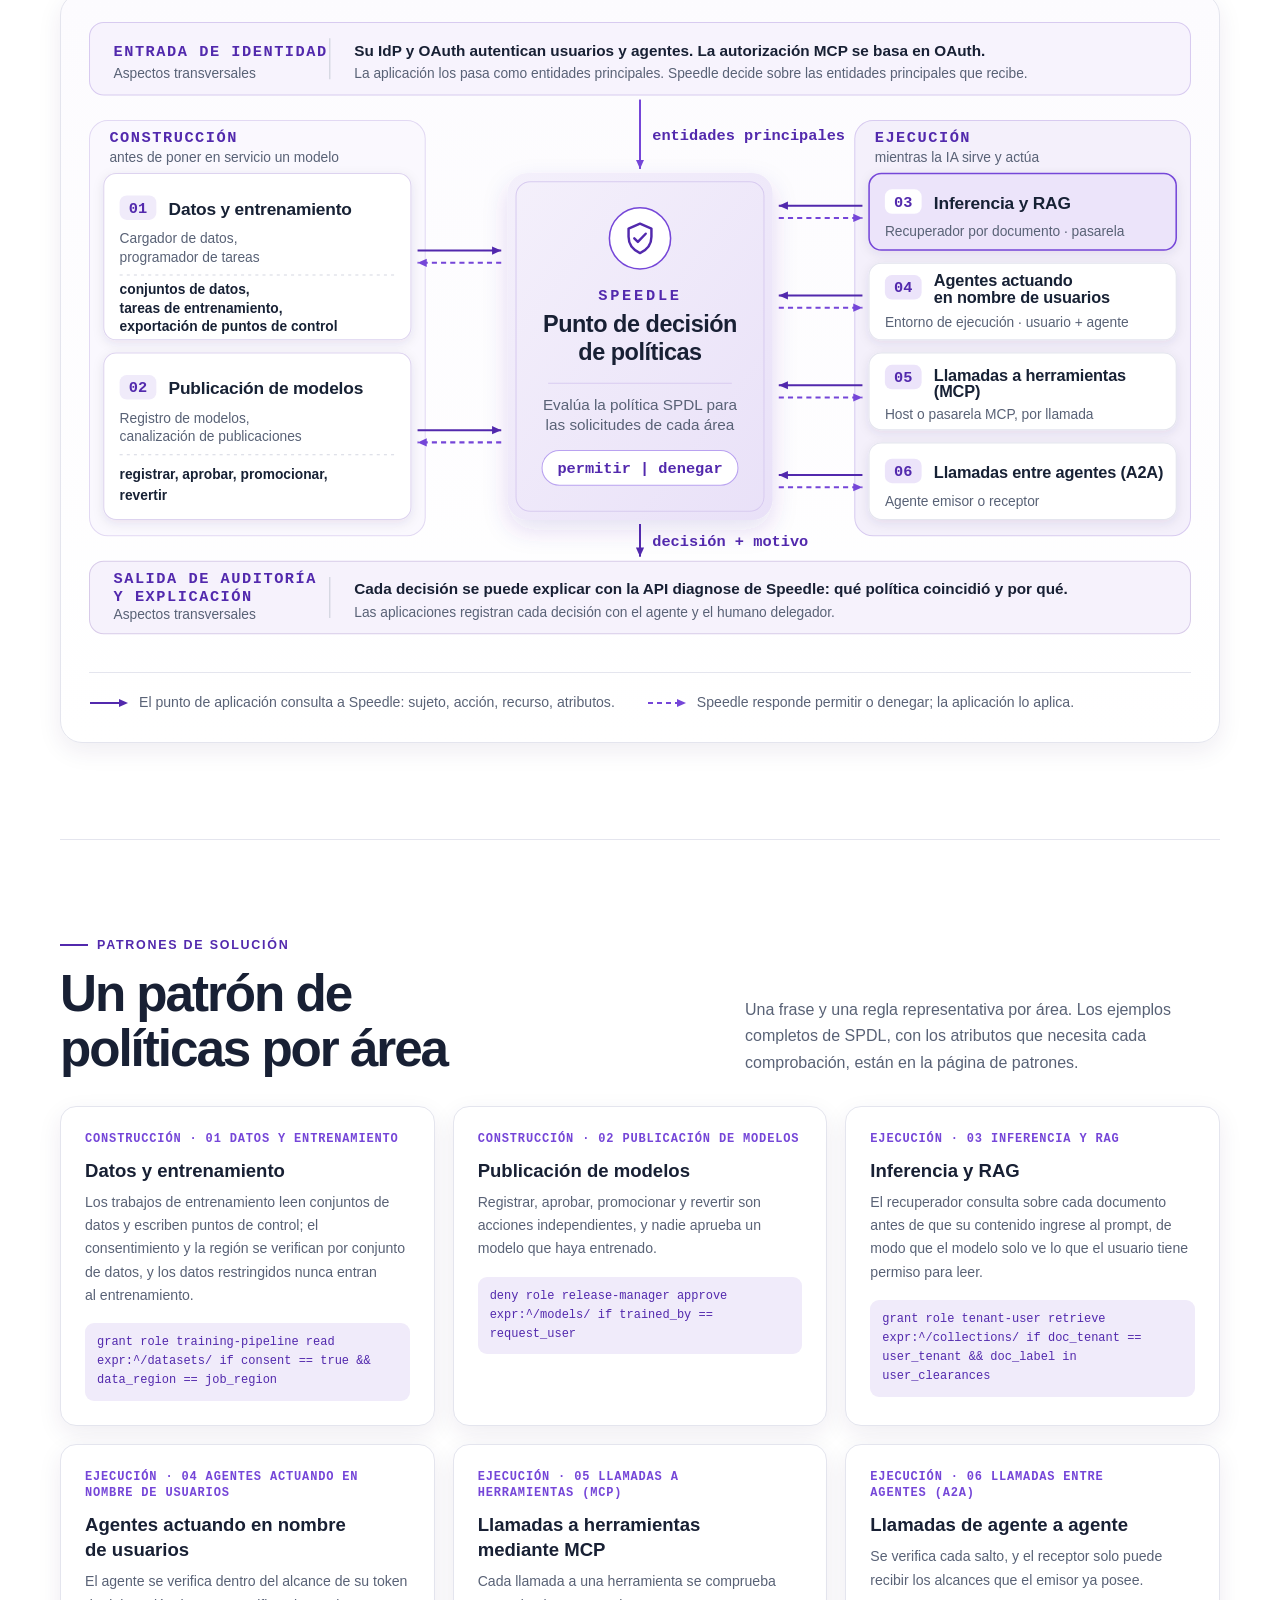
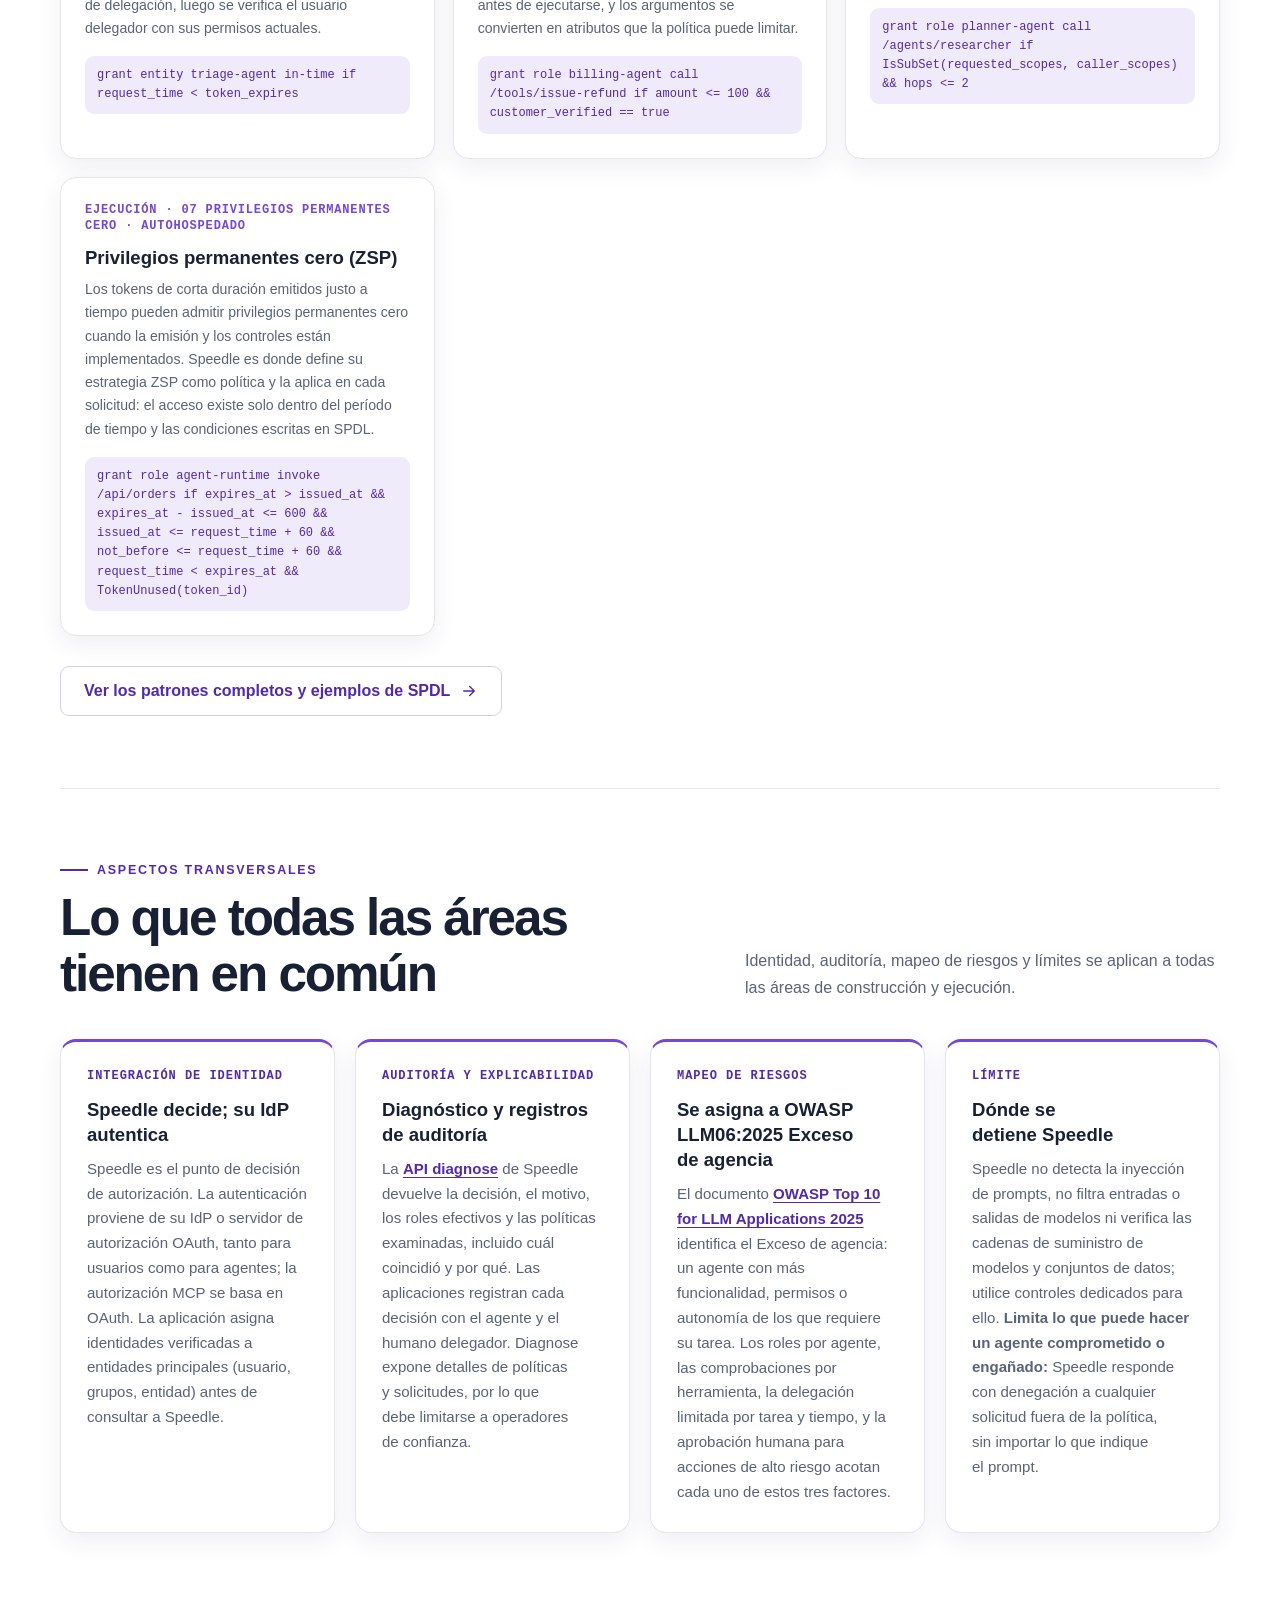
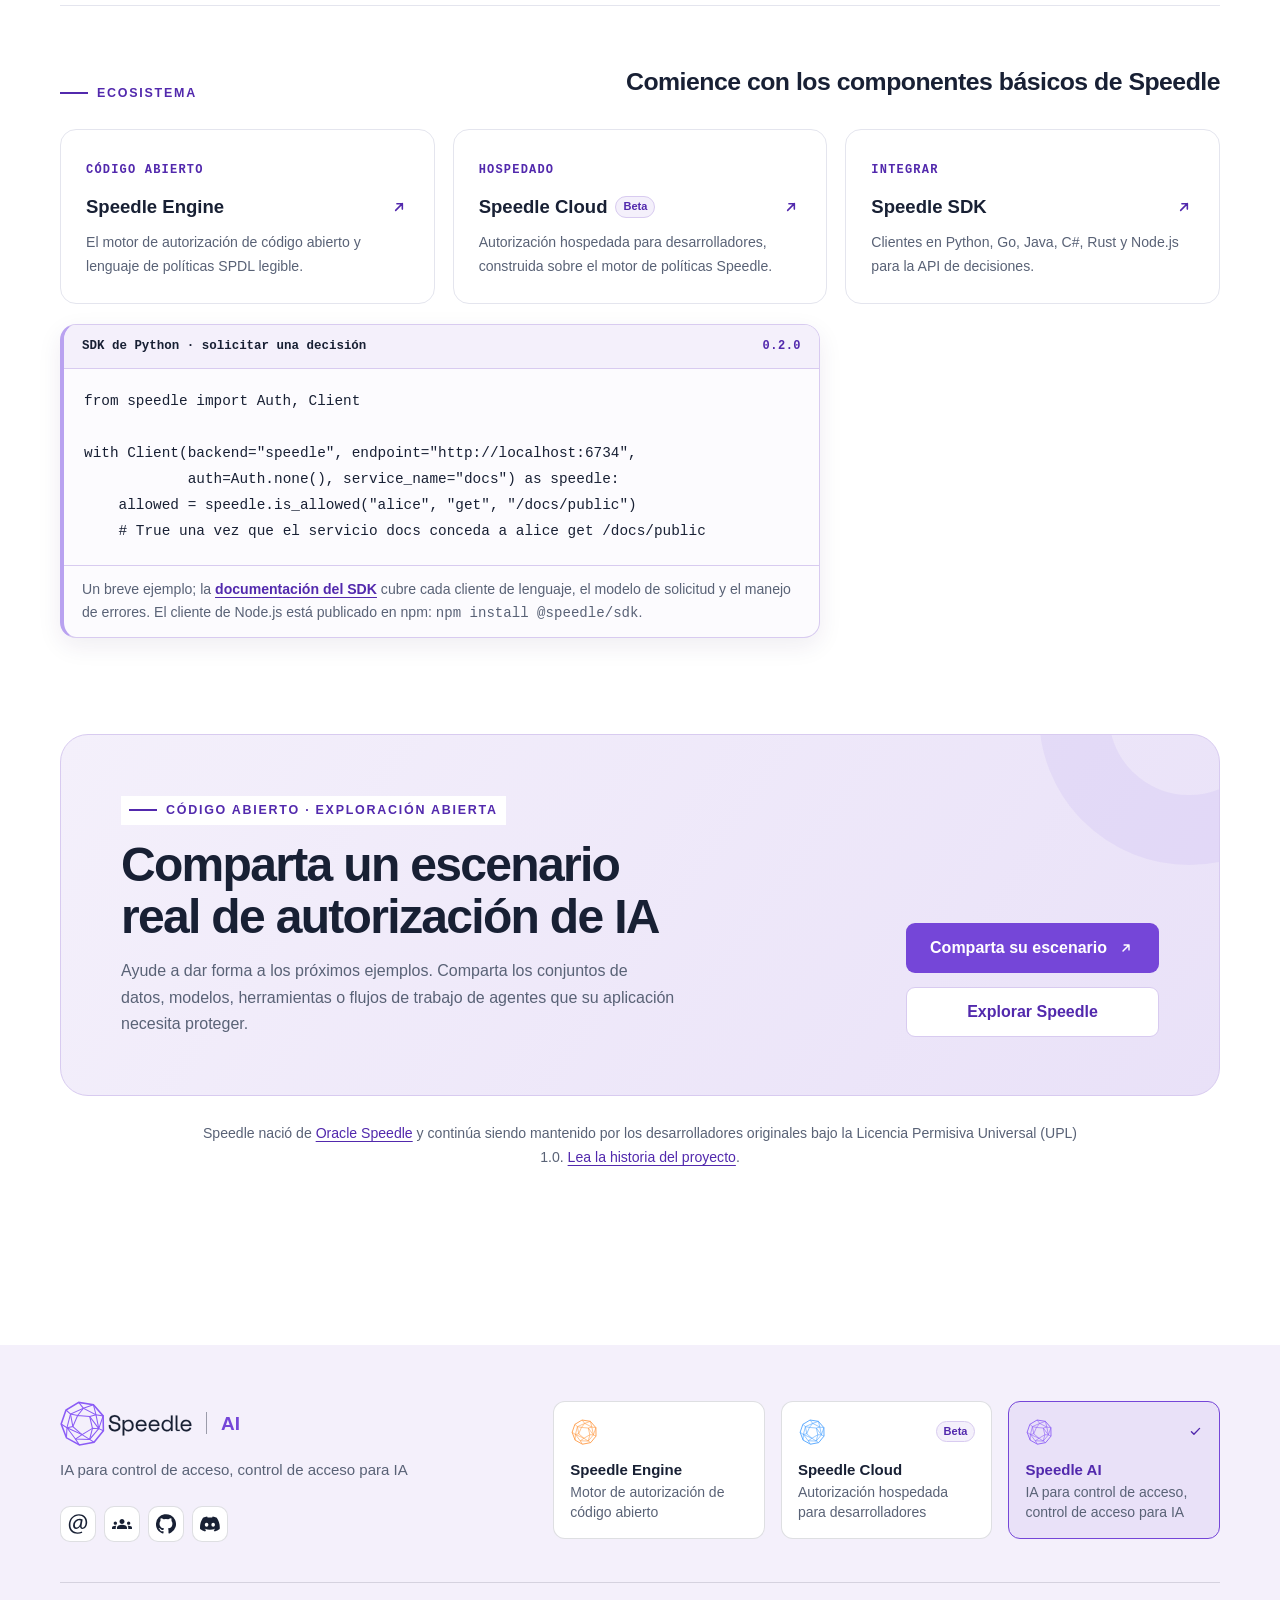
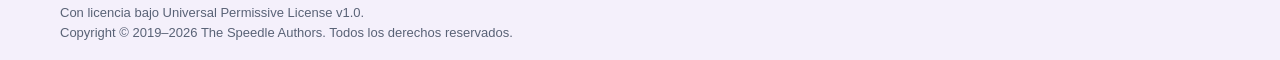
==== commit 5c38ce7a: "Show Speedle Cloud as Beta in the product menus Speedle Cloud is live as a public beta, so the produ" ====
--- a/es/index.html
+++ b/es/index.html
@@ -115,7 +115,7 @@
             </a>
             <a class="product-row" href="https://cloud.speedle.io/es/" role="menuitem">
               <svg class="product-sphere product-cloud" aria-hidden="true"><use href="#i-speedle-sphere"/></svg>
-              <span class="product-copy"><span class="product-name">Speedle Cloud<span class="coming-soon">Próximamente</span></span><span class="product-description">Autorización hospedada para desarrolladores</span></span>
+              <span class="product-copy"><span class="product-name">Speedle Cloud<span class="coming-soon">Beta</span></span><span class="product-description">Autorización hospedada para desarrolladores</span></span>
             </a>
             <a class="product-row" href="https://ai.speedle.io/es/" role="menuitem" aria-current="page">
               <svg class="product-sphere product-ai" aria-hidden="true"><use href="#i-speedle-sphere"/></svg>
@@ -772,7 +772,7 @@
           <div class="ecosystem-head"><p class="eyebrow">Ecosistema</p><h3 id="ecosystem-title">Comience con los componentes básicos de Speedle</h3></div>
           <div class="resource-grid">
             <a class="resource-card" href="https://engine.speedle.io/es/"><span>CÓDIGO ABIERTO</span><strong>Speedle Engine<svg class="icon" aria-hidden="true"><use href="#i-external"/></svg></strong><p>El motor de autorización de código abierto y lenguaje de políticas SPDL legible.</p></a>
-            <a class="resource-card" href="https://cloud.speedle.io/es/"><span>HOSPEDADO</span><strong><span class="resource-name">Speedle Cloud<span class="coming-soon">Próximamente</span></span><svg class="icon" aria-hidden="true"><use href="#i-external"/></svg></strong><p>Autorización hospedada para desarrolladores, construida sobre el motor de políticas Speedle.</p></a>
+            <a class="resource-card" href="https://cloud.speedle.io/es/"><span>HOSPEDADO</span><strong><span class="resource-name">Speedle Cloud<span class="coming-soon">Beta</span></span><svg class="icon" aria-hidden="true"><use href="#i-external"/></svg></strong><p>Autorización hospedada para desarrolladores, construida sobre el motor de políticas Speedle.</p></a>
             <a class="resource-card" href="https://engine.speedle.io/es/docs/sdks/"><span>INTEGRAR</span><strong>Speedle SDK<svg class="icon" aria-hidden="true"><use href="#i-external"/></svg></strong><p>Clientes en Python, Go, Java, C#, Rust y Node.js para la API de decisiones.</p></a>
           </div>
           <figure class="config-card sdk-snippet">
@@ -819,7 +819,7 @@
       <nav class="footer-family" aria-label="Productos Speedle">
         <ul>
           <li><a class="footer-card" href="https://engine.speedle.io/es/"><svg class="product-sphere product-engine" aria-hidden="true"><use href="#i-speedle-sphere"/></svg><span class="footer-card-name">Speedle Engine</span><span class="footer-card-description">Motor de autorización de código abierto</span></a></li>
-          <li><a class="footer-card" href="https://cloud.speedle.io/es/"><svg class="product-sphere product-cloud" aria-hidden="true"><use href="#i-speedle-sphere"/></svg><span class="footer-card-name">Speedle Cloud<span class="coming-soon">Próximamente</span></span><span class="footer-card-description">Autorización hospedada para desarrolladores</span></a></li>
+          <li><a class="footer-card" href="https://cloud.speedle.io/es/"><svg class="product-sphere product-cloud" aria-hidden="true"><use href="#i-speedle-sphere"/></svg><span class="footer-card-name">Speedle Cloud<span class="coming-soon">Beta</span></span><span class="footer-card-description">Autorización hospedada para desarrolladores</span></a></li>
           <li><a class="footer-card" href="https://ai.speedle.io/es/" aria-current="page"><svg class="product-sphere product-ai" aria-hidden="true"><use href="#i-speedle-sphere"/></svg><span class="footer-card-name">Speedle AI</span><span class="footer-card-description">IA para control de acceso, control de acceso para IA</span><svg class="footer-card-check icon icon-sm" aria-hidden="true"><use href="#i-check"/></svg></a></li>
         </ul>
       </nav>
